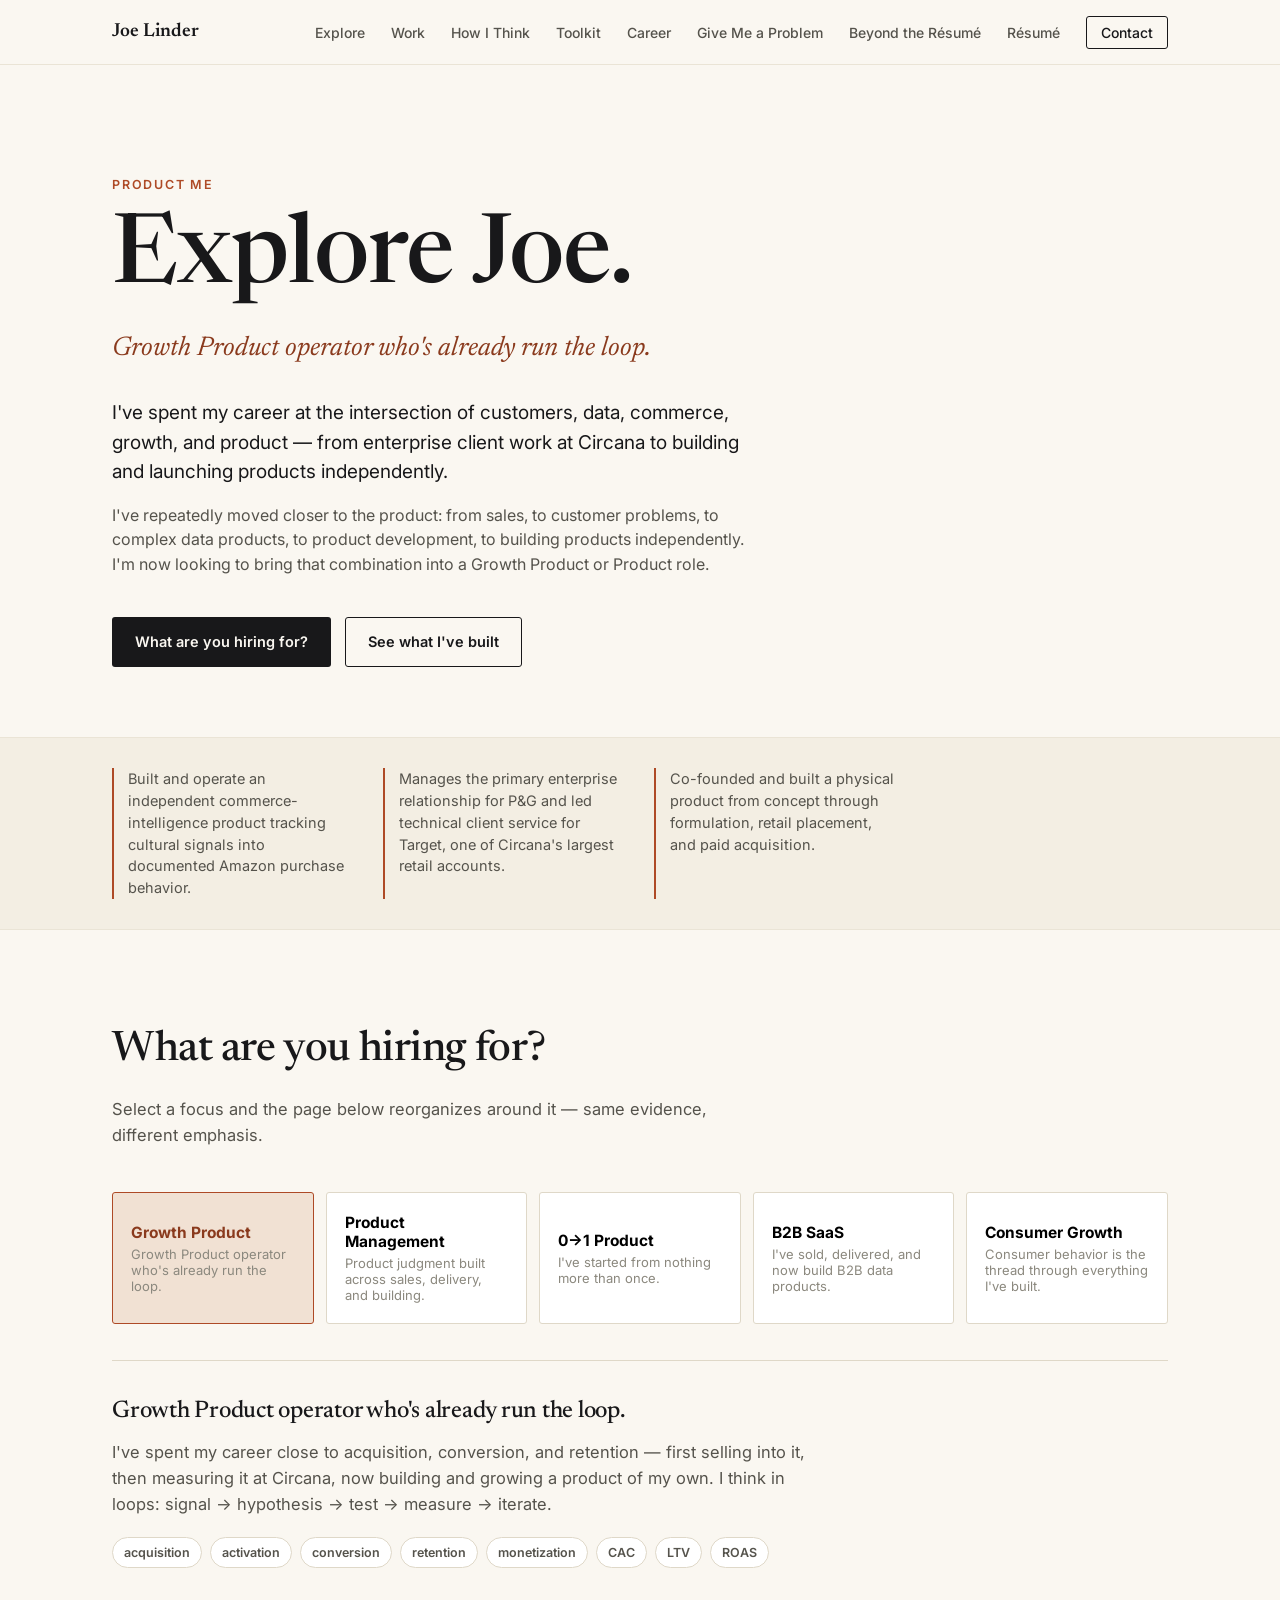
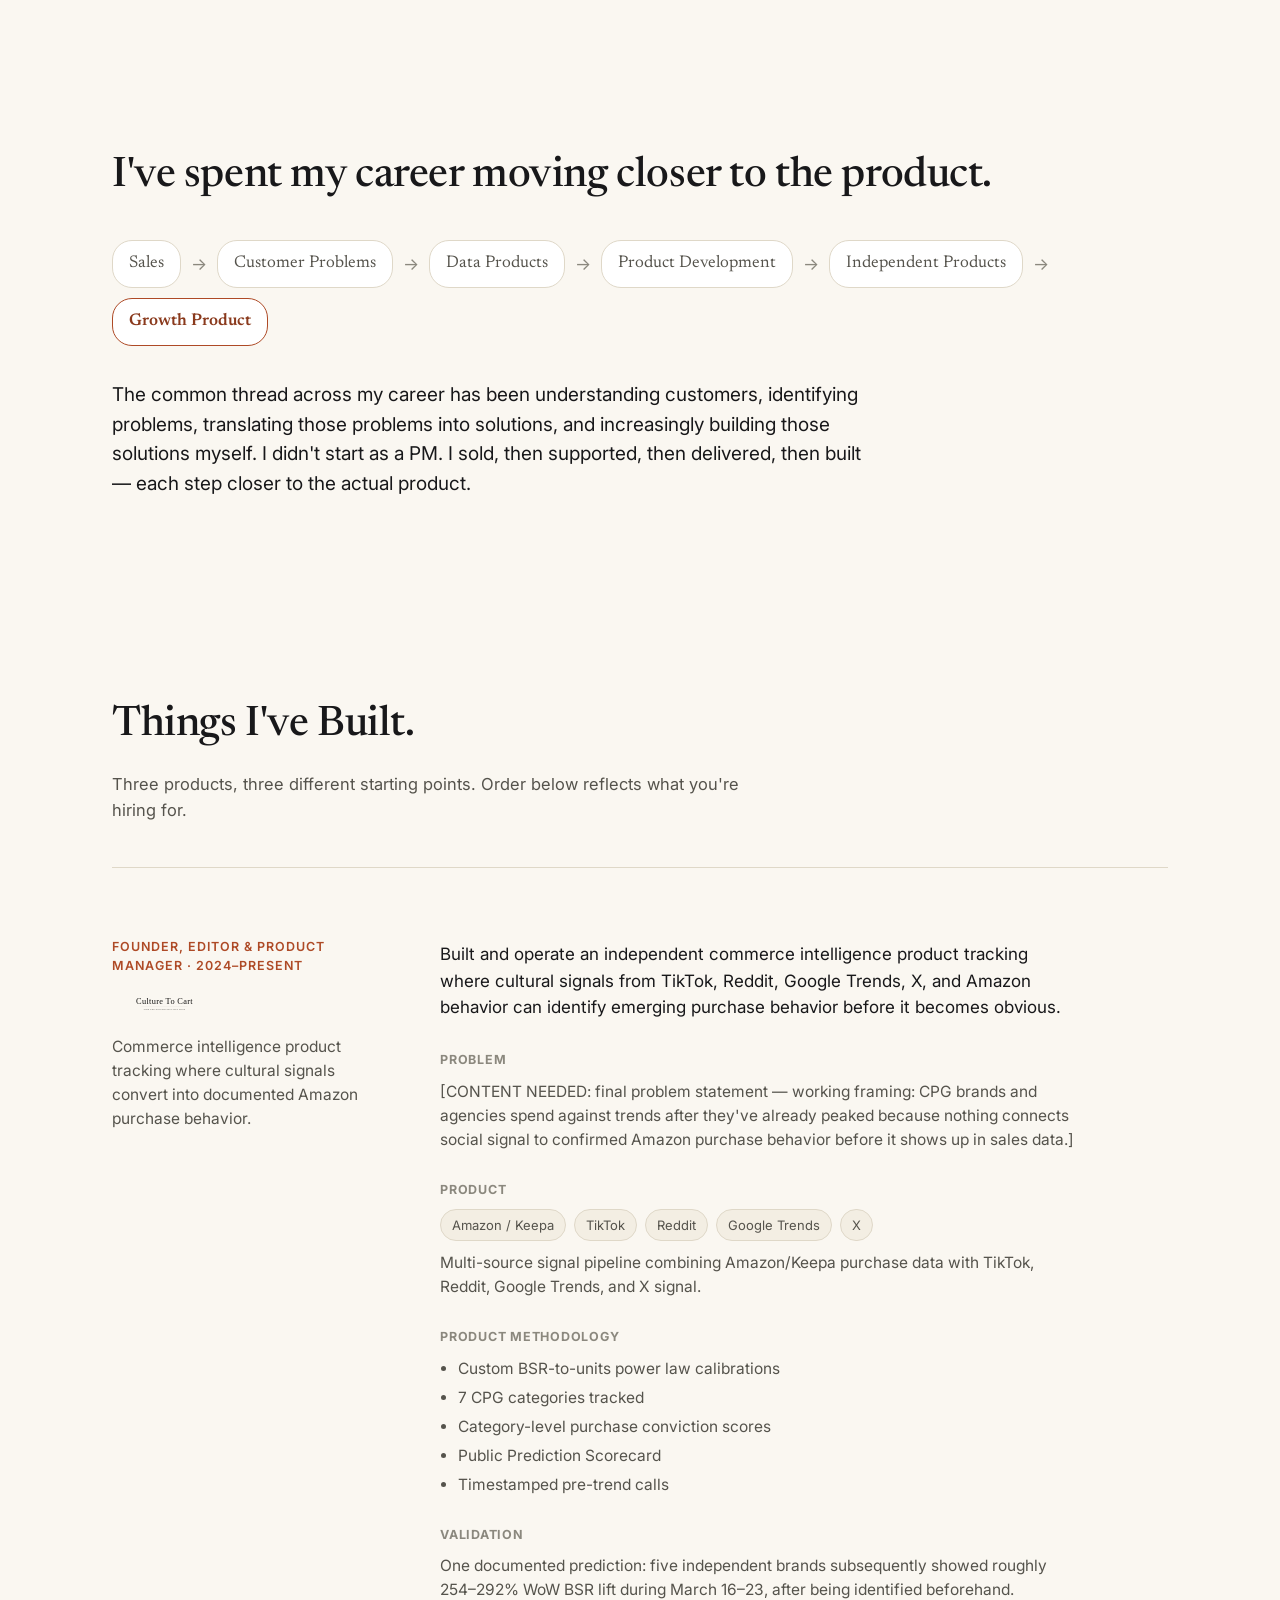
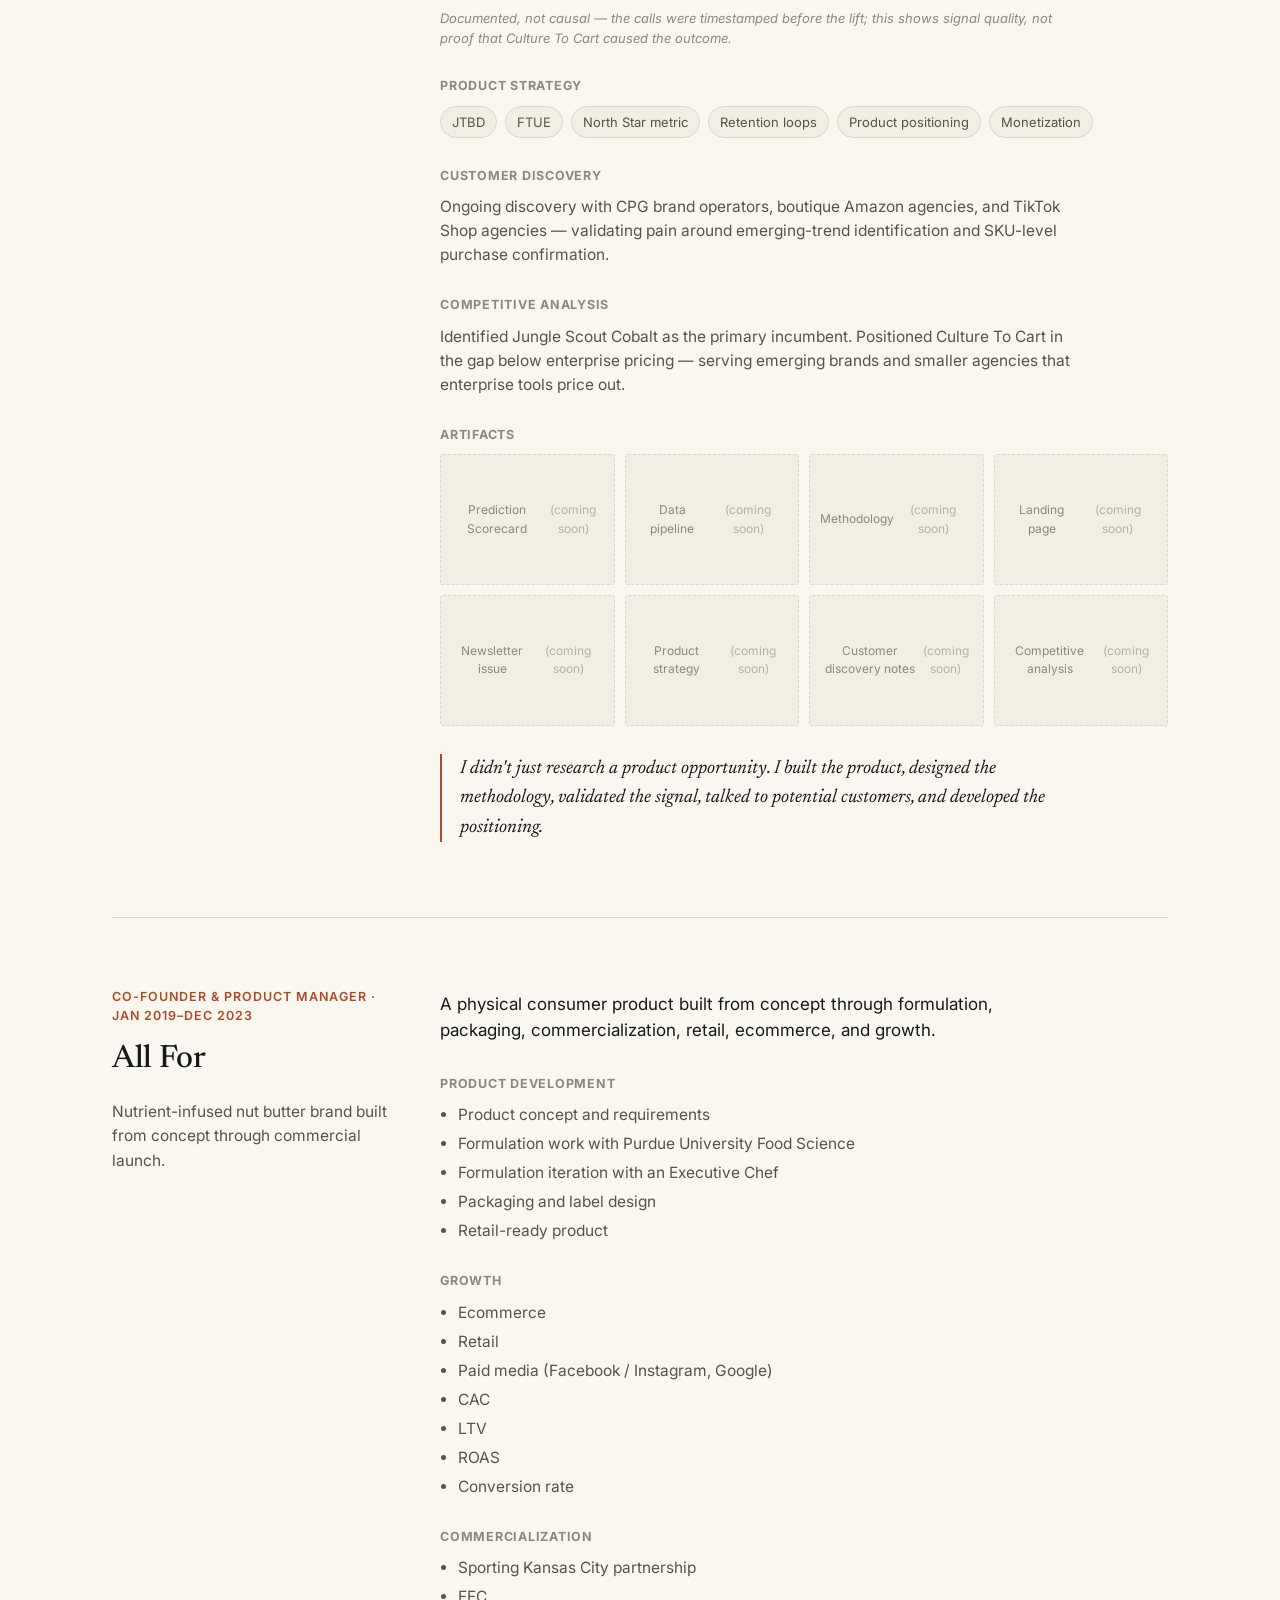
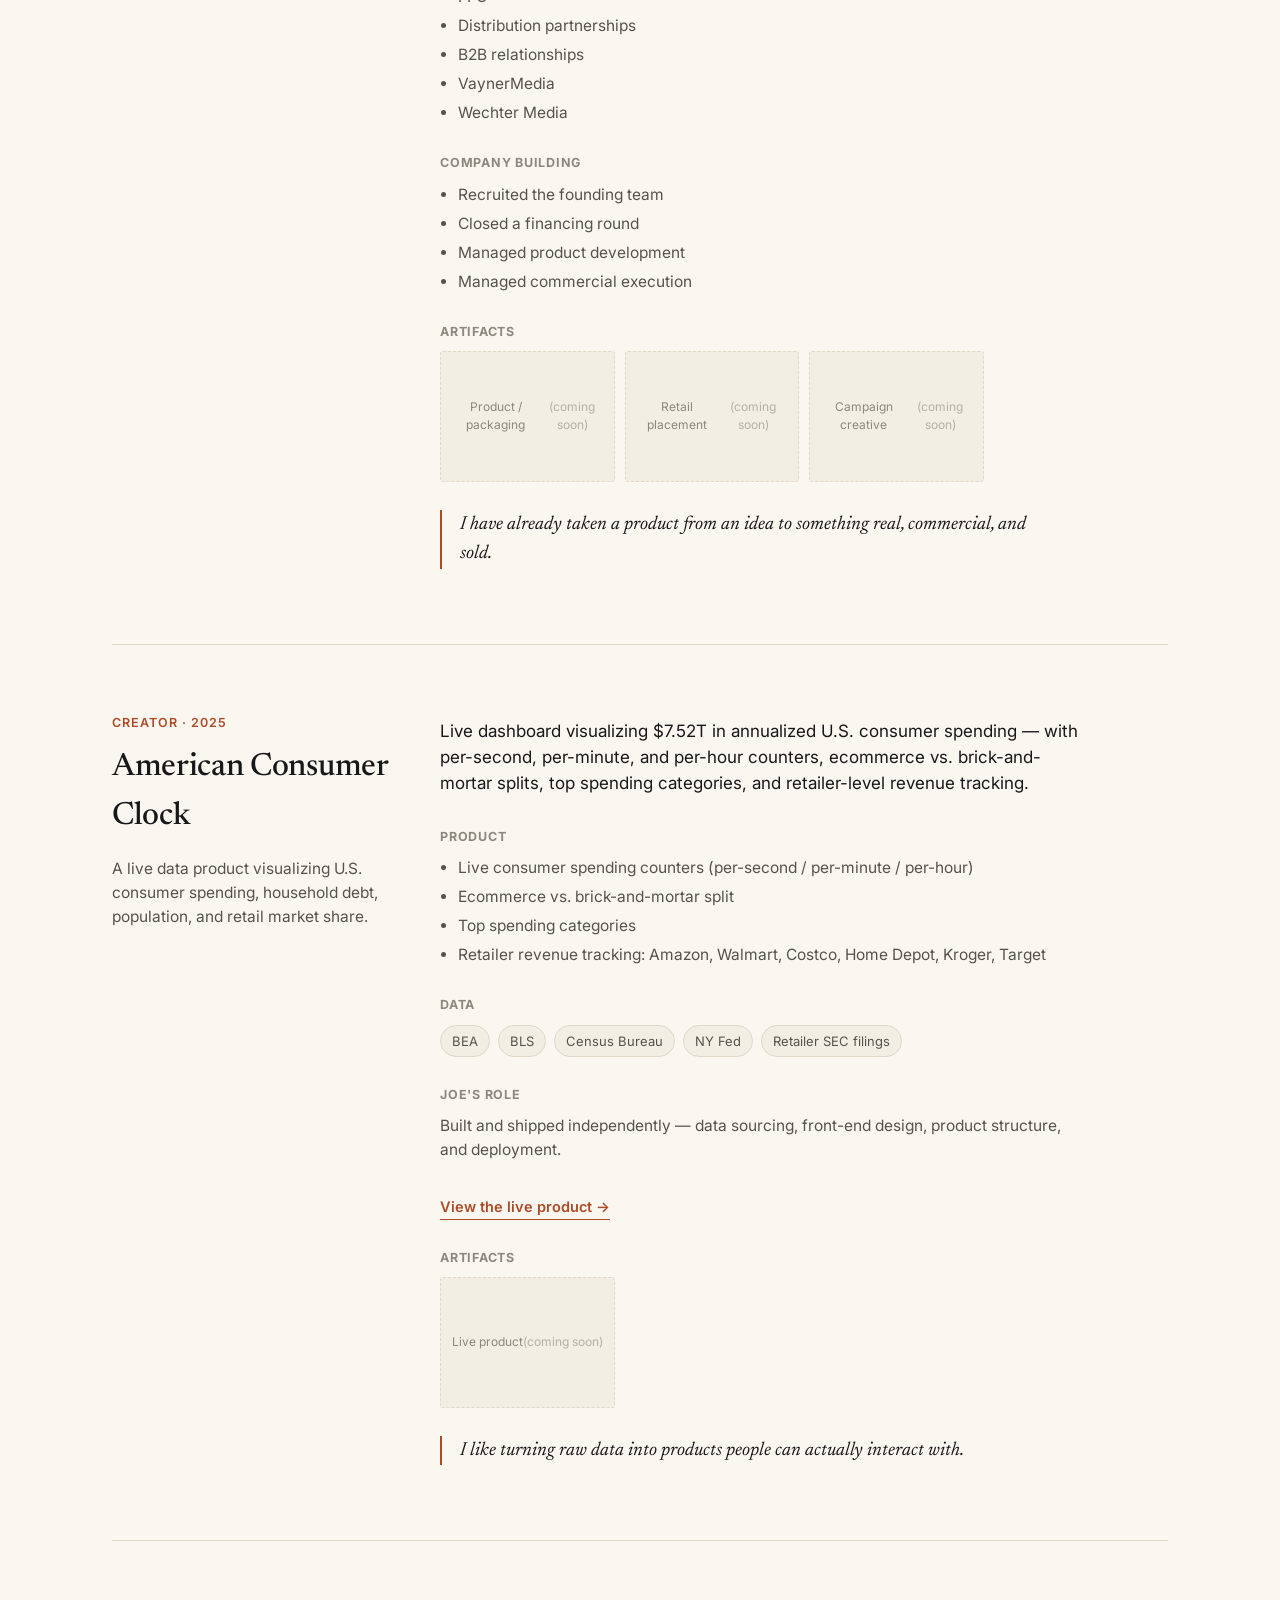
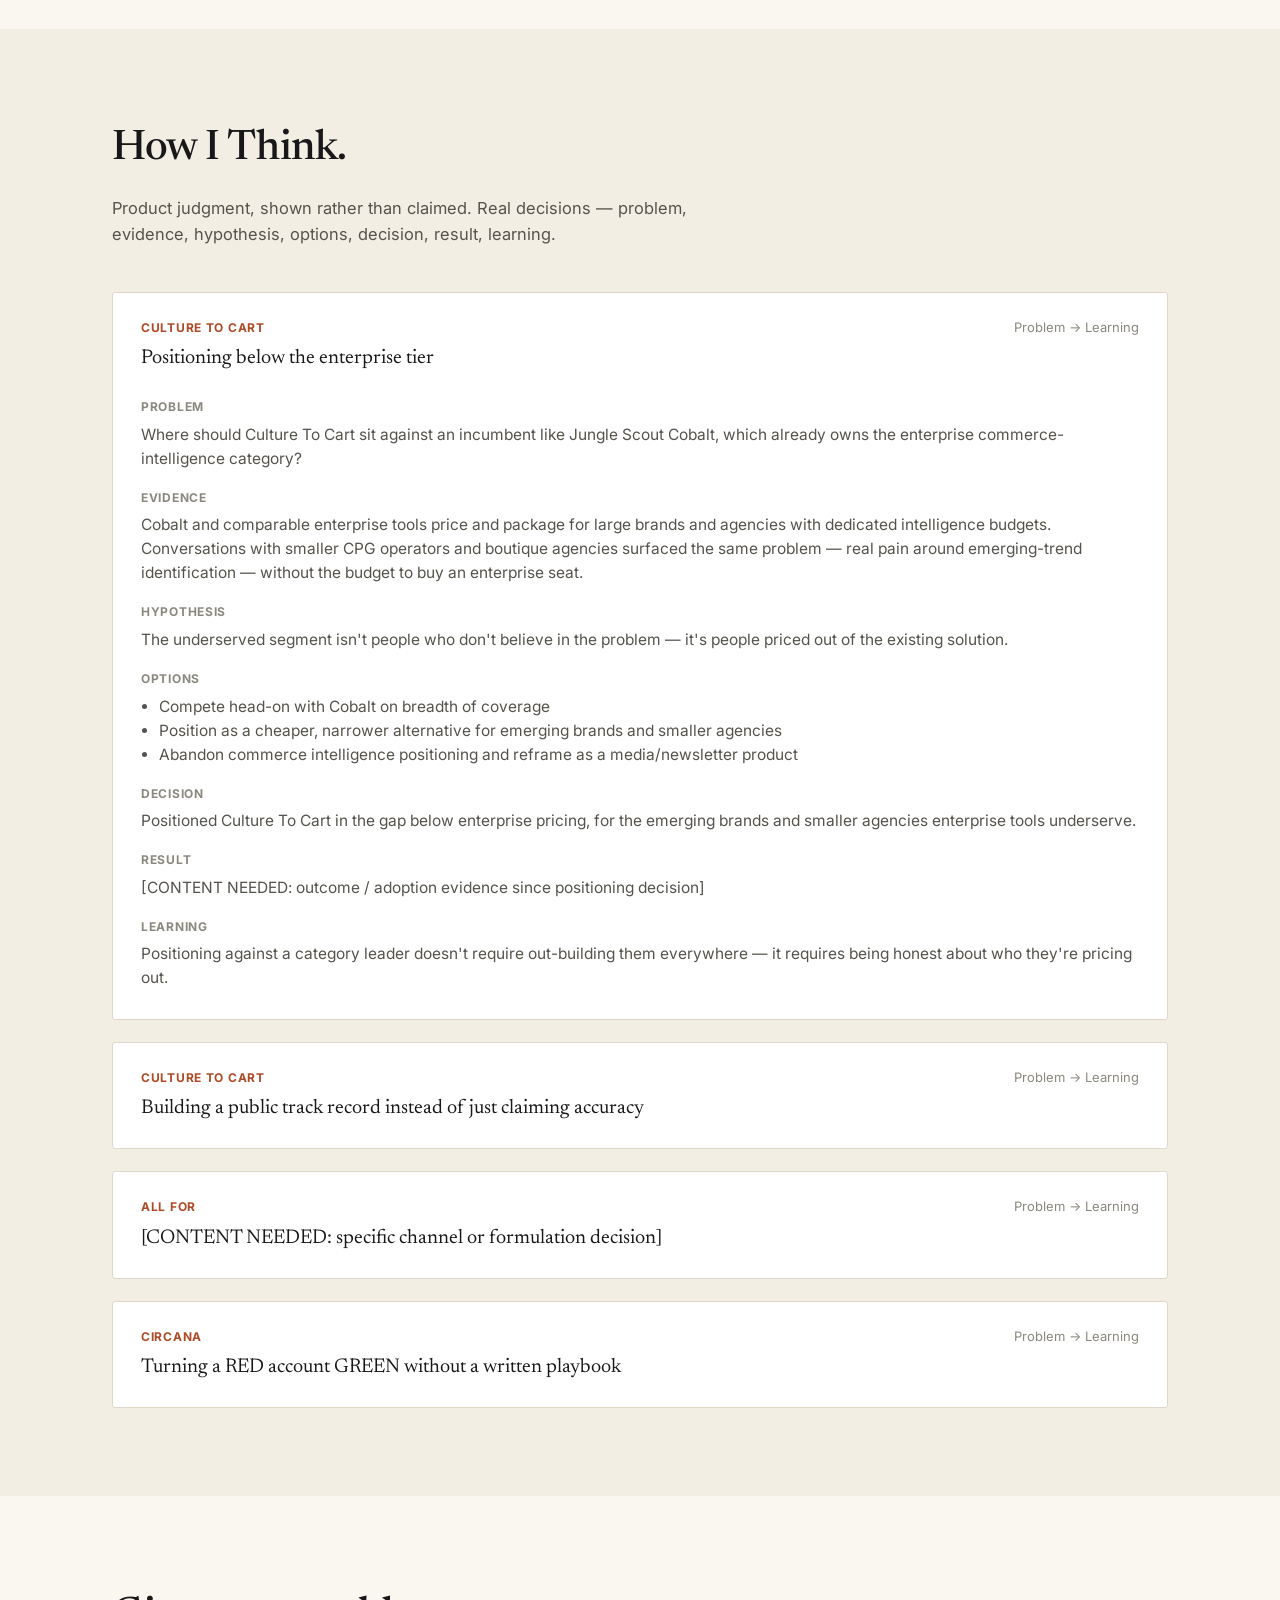
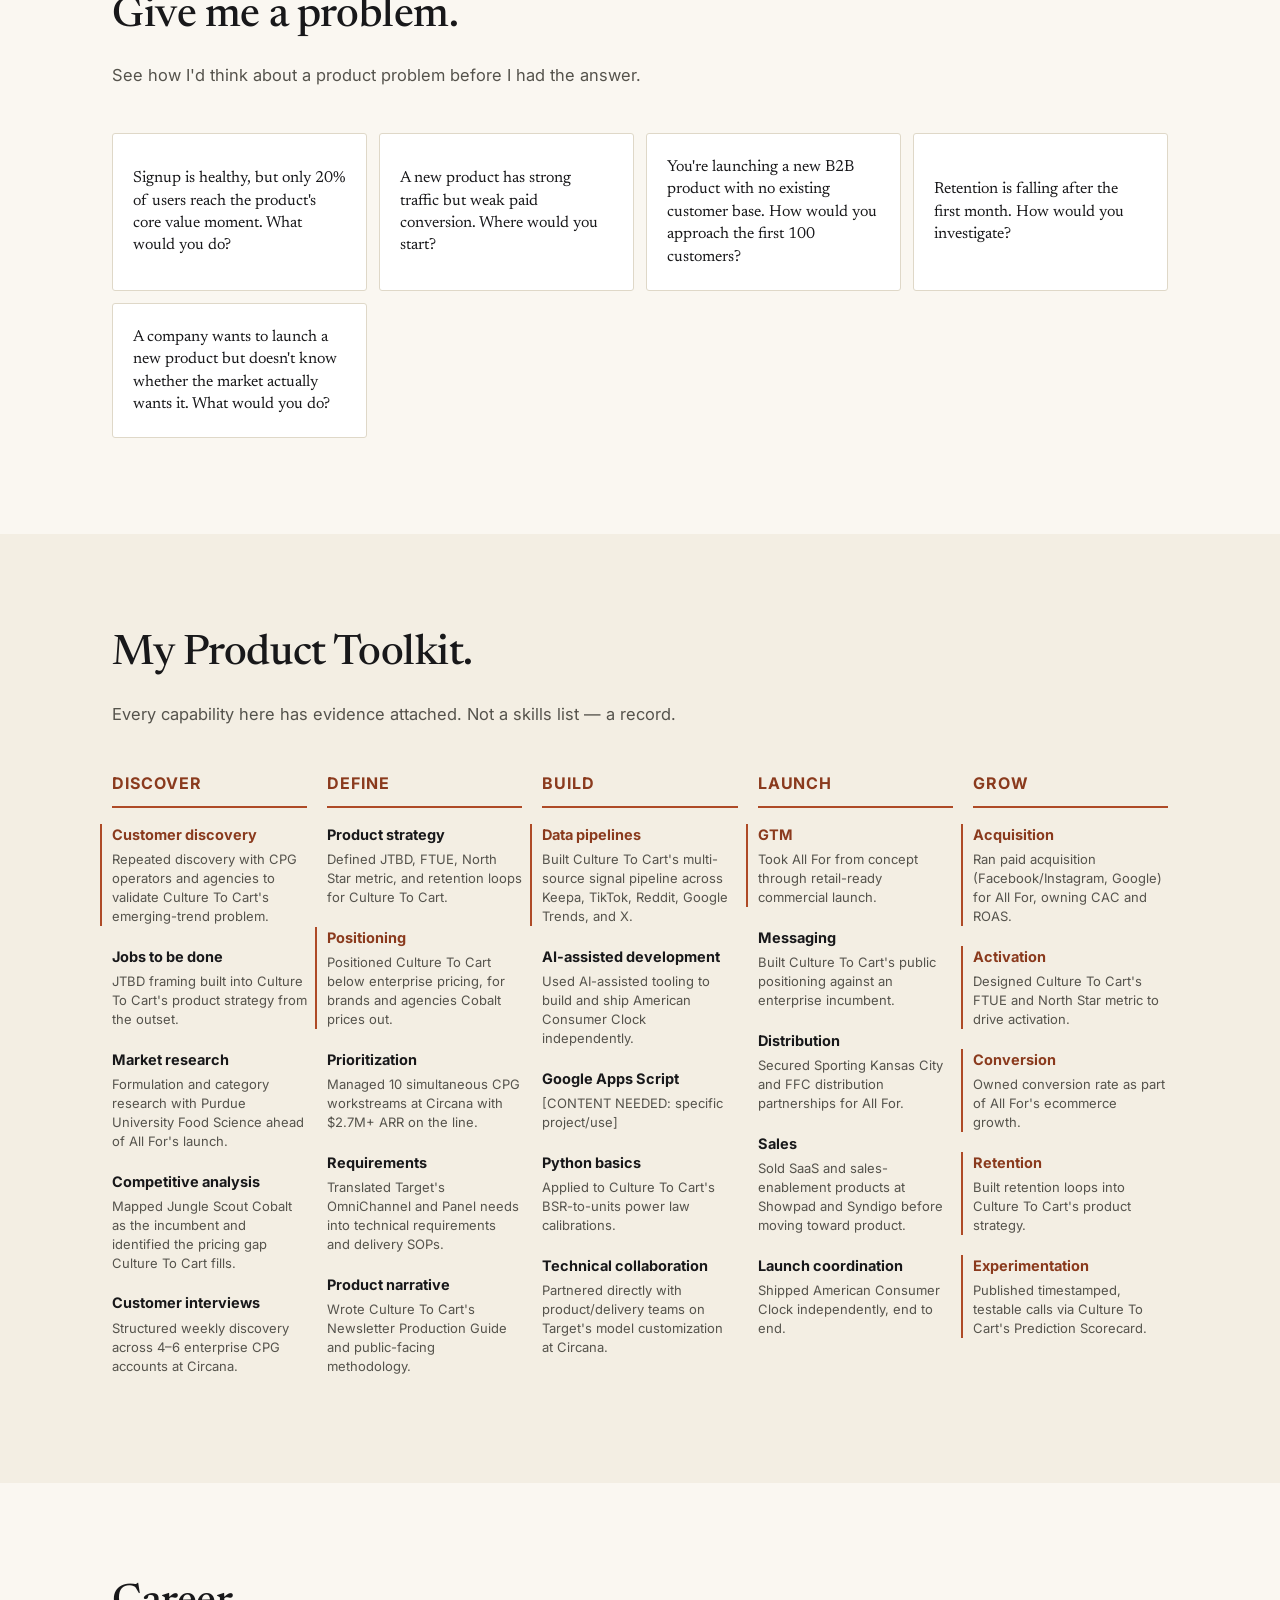
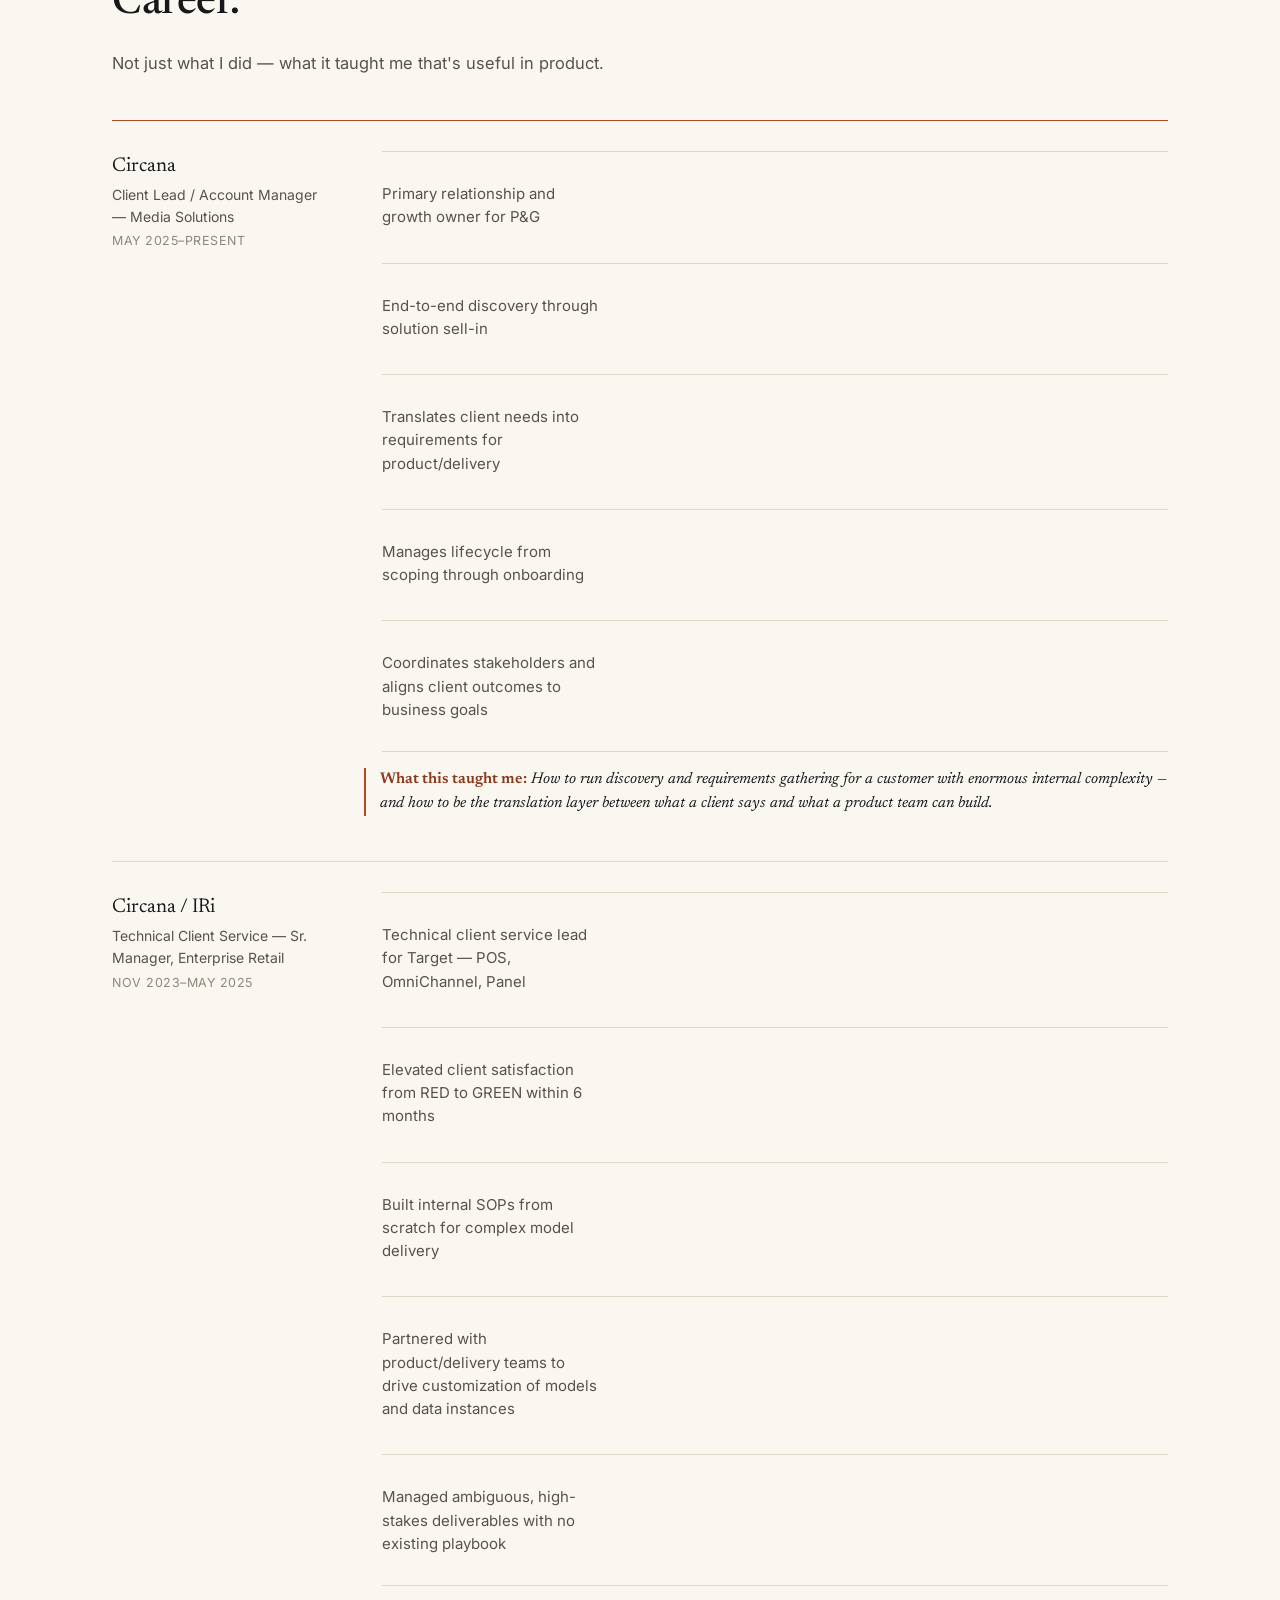
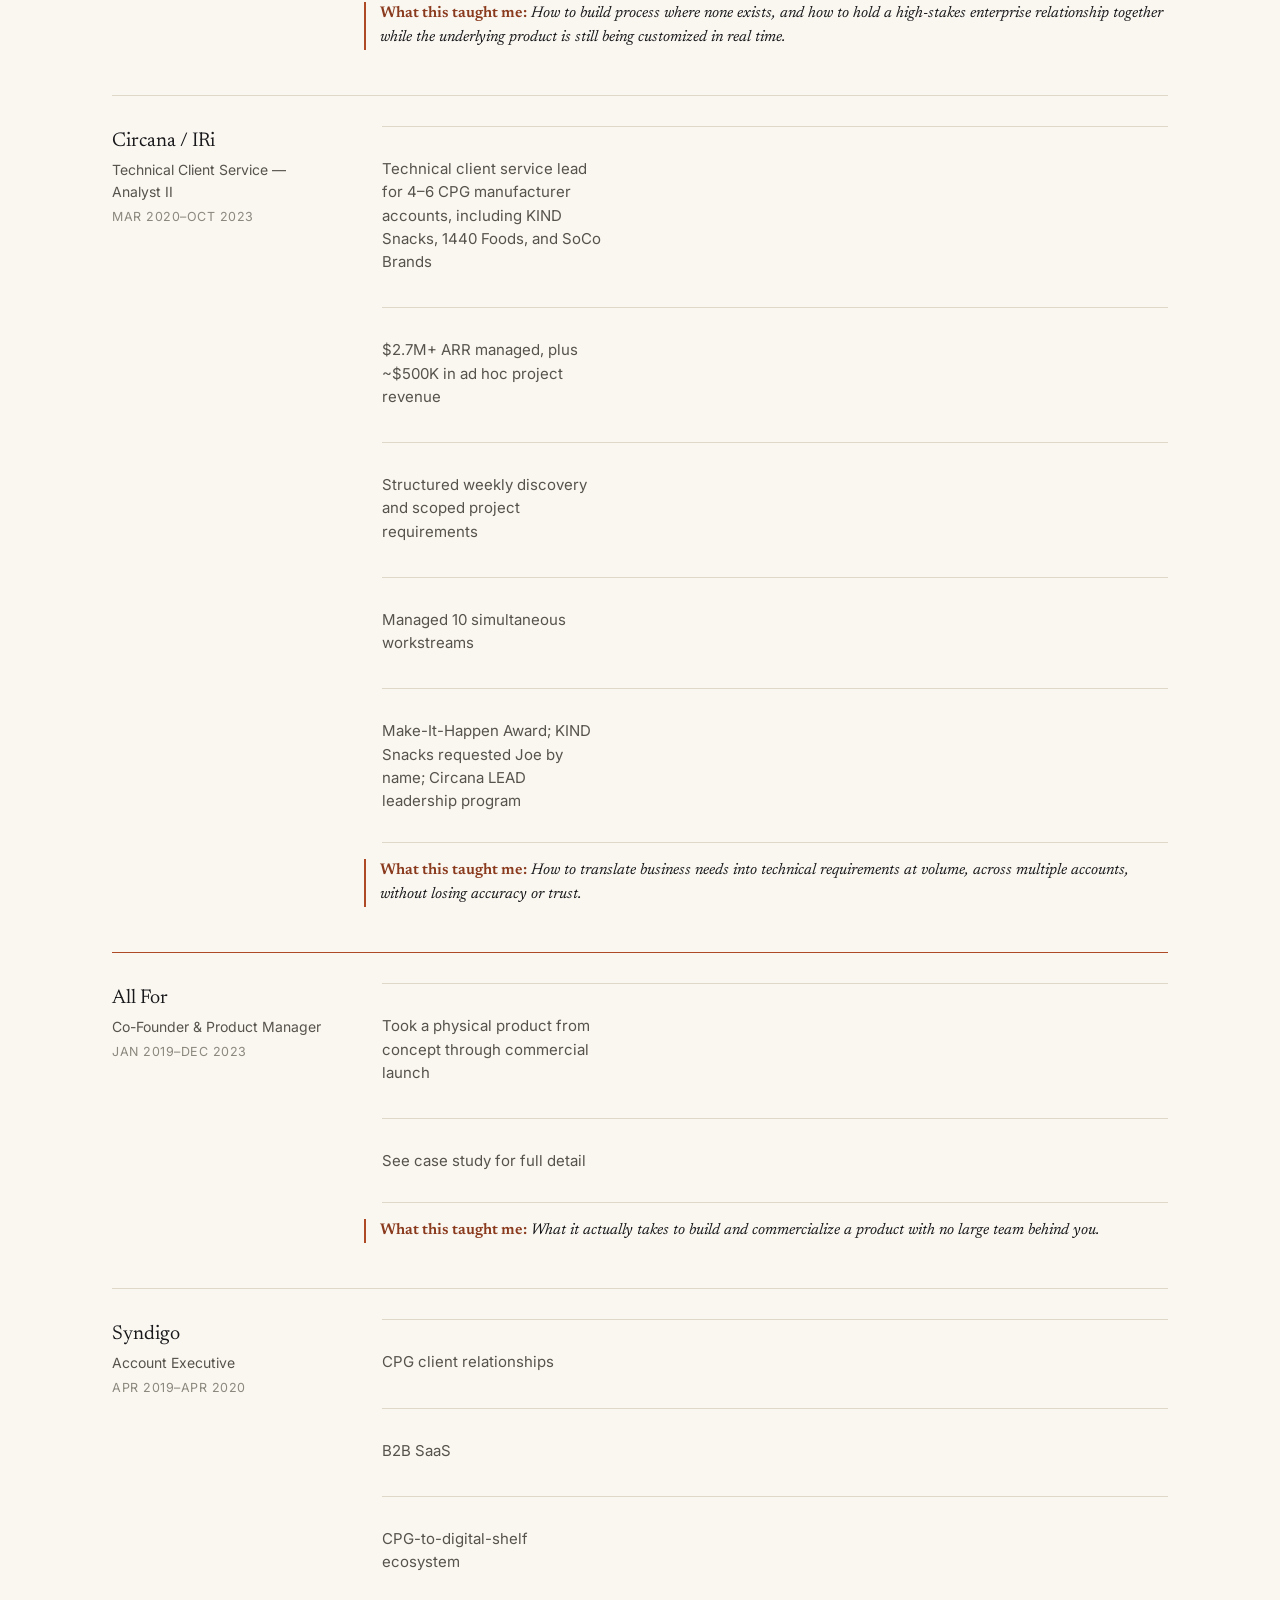
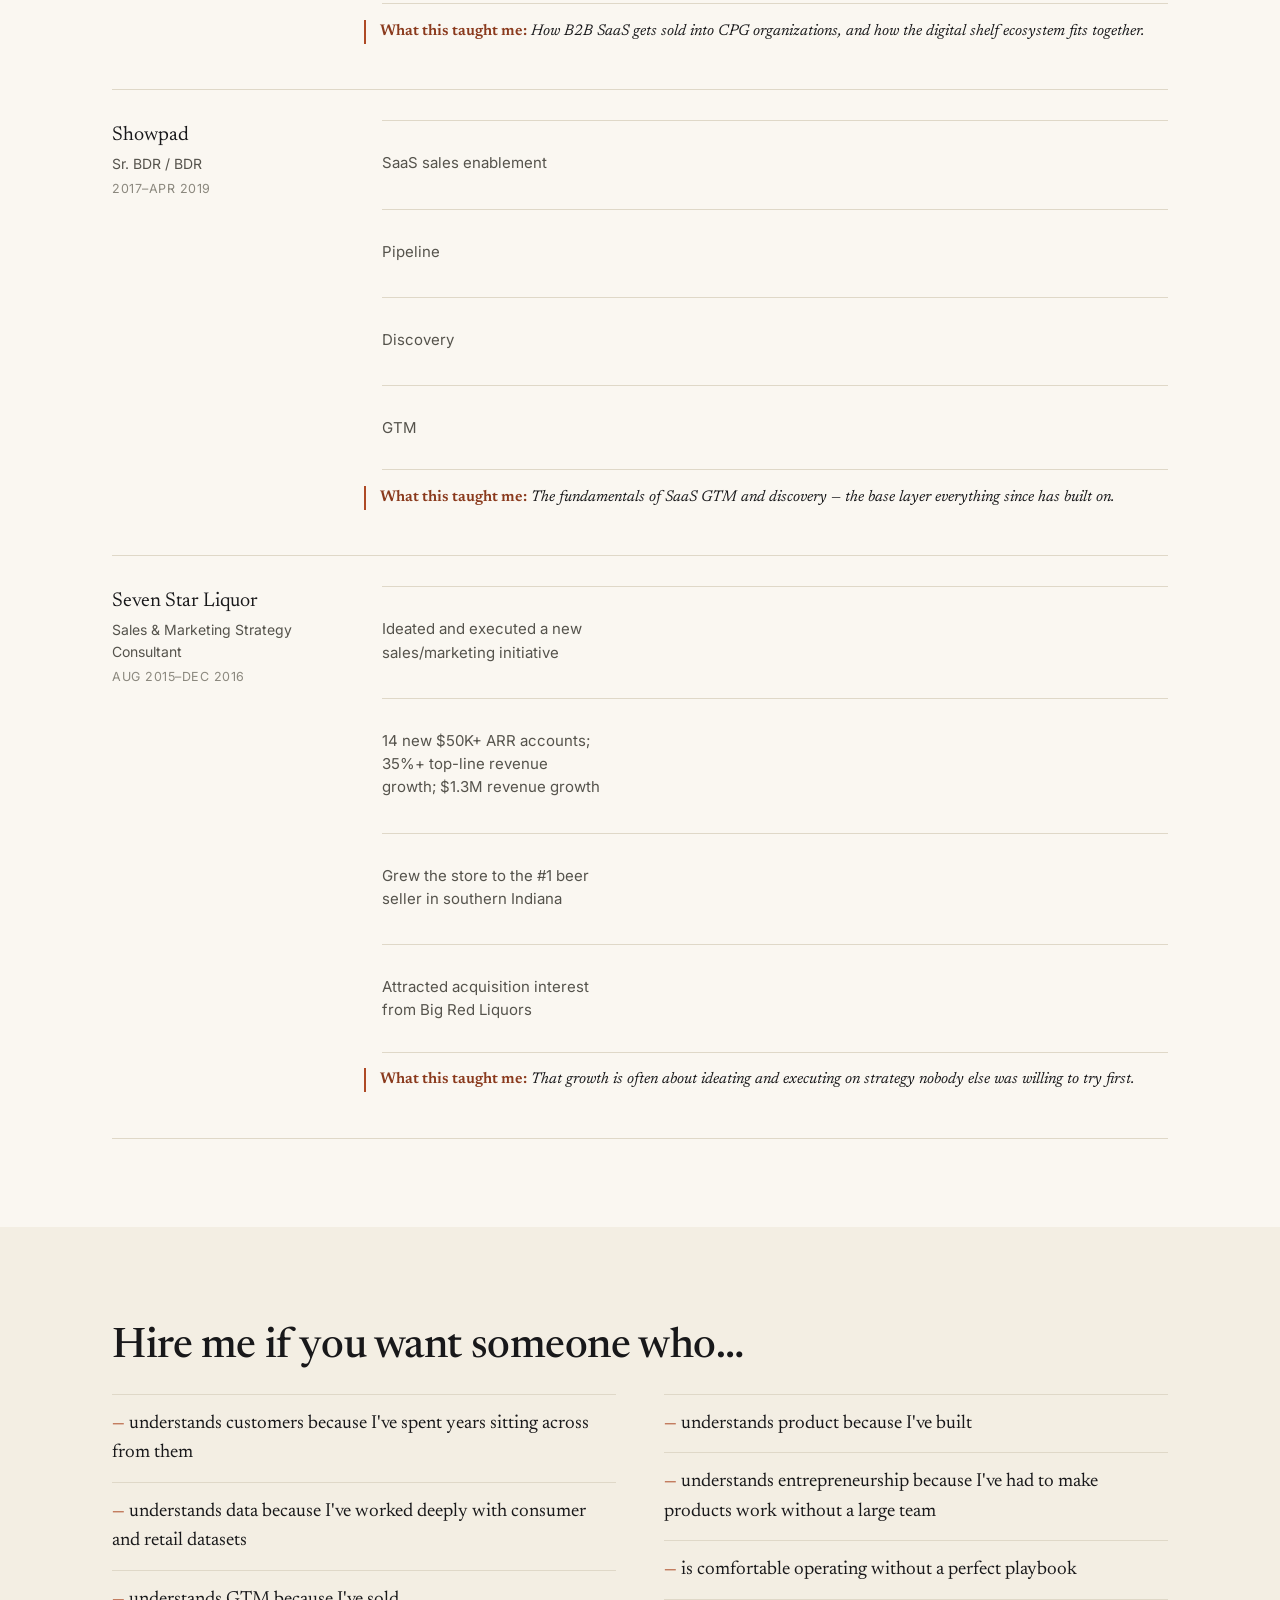
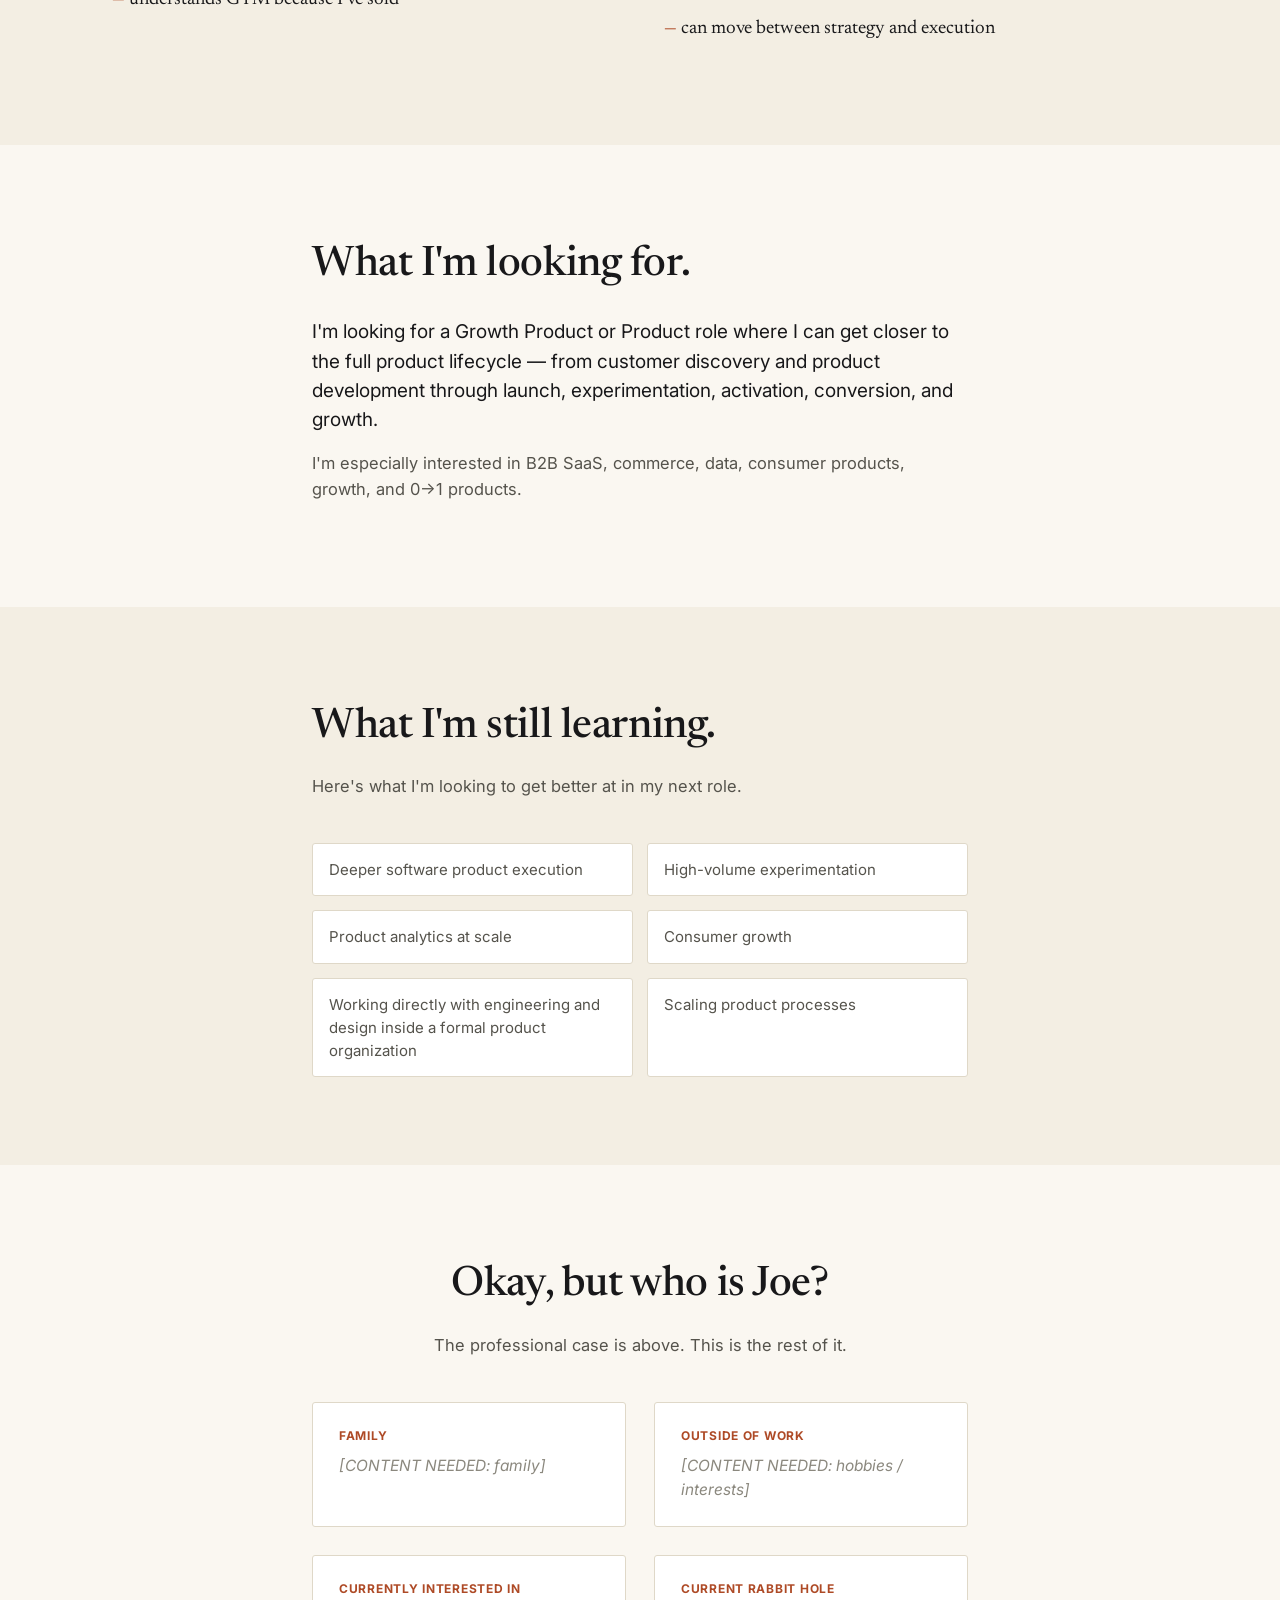
==== index.html @ 597e4839 "Add files via upload" ====
<!DOCTYPE html>
<html lang="en">
<head>
<meta charset="UTF-8" />
<meta name="viewport" content="width=device-width, initial-scale=1.0" />
<title>Joe Linder — Explore Joe.</title>
<meta name="description" content="Joe Linder — Product + Growth operator who builds. Explore his work across Culture To Cart, All For, Circana, and American Consumer Clock, organized around what you're hiring for." />
<meta name="robots" content="index, follow" />
<meta property="og:type" content="website" />
<meta property="og:title" content="Joe Linder — Explore Joe." />
<meta property="og:description" content="Product + Growth operator who builds. Select what you're hiring for and see the evidence." />
<link rel="icon" href="data:,">
<link rel="preconnect" href="https://fonts.googleapis.com">
<link rel="preconnect" href="https://fonts.gstatic.com" crossorigin>
<link href="https://fonts.googleapis.com/css2?family=Newsreader:ital,opsz,wght@0,6..72,400;0,6..72,500;0,6..72,600;1,6..72,400&family=Inter:wght@400;500;600;700&display=swap" rel="stylesheet">
<link rel="stylesheet" href="css/style.css" />
</head>
<body>

<a class="skip-link" href="#main">Skip to content</a>

<header class="site-header" id="site-header">
  <div class="wrap header-inner">
    <a class="brand" href="#top">Joe Linder</a>
    <nav class="main-nav" id="main-nav" aria-label="Primary">
      <button class="nav-toggle" id="nav-toggle" aria-expanded="false" aria-controls="main-nav-list">Menu</button>
      <ul id="main-nav-list">
        <li><a href="#explore">Explore</a></li>
        <li><a href="#work">Work</a></li>
        <li><a href="#how-i-think">How I Think</a></li>
        <li><a href="#toolkit">Toolkit</a></li>
        <li><a href="#career">Career</a></li>
        <li><a href="#give-me-a-problem">Give Me a Problem</a></li>
        <li><a href="#beyond">Beyond the Résumé</a></li>
        <li><a href="#resume">Résumé</a></li>
        <li><a href="#contact" class="nav-cta">Contact</a></li>
      </ul>
    </nav>
  </div>
</header>

<main id="main">

  <!-- ============ HERO ============ -->
  <section class="hero" id="top">
    <div class="wrap">
      <p class="eyebrow">Product Me</p>
      <h1 class="hero-title">Explore Joe.</h1>
      <p class="hero-role" id="hero-role">Product + Growth operator who builds.</p>
      <p class="hero-lede">
        I've spent my career at the intersection of customers, data, commerce, growth, and product —
        from enterprise client work at Circana to building and launching products independently.
      </p>
      <p class="hero-detail">
        I've repeatedly moved closer to the product: from sales, to customer problems, to complex data
        products, to product development, to building products independently. I'm now looking to bring
        that combination into a Growth Product or Product role.
      </p>
      <div class="hero-actions">
        <a href="#explore" class="btn btn-primary">What are you hiring for?</a>
        <a href="#work" class="btn btn-ghost">See what I've built</a>
      </div>
    </div>
  </section>

  <!-- ============ PROOF POINTS ============ -->
  <section class="proof-strip" aria-label="Proof points">
    <div class="wrap">
      <ul id="proof-points" class="proof-list"></ul>
    </div>
  </section>

  <!-- ============ EXPLORE JOE / ROLE SELECTOR ============ -->
  <section class="section role-section" id="explore">
    <div class="wrap">
      <h2 class="section-title">What are you hiring for?</h2>
      <p class="section-sub">Select a focus and the page below reorganizes around it — same evidence, different emphasis.</p>
      <div class="role-grid" id="role-grid" role="group" aria-label="Choose a hiring focus"></div>
      <div class="role-summary" id="role-summary"></div>
    </div>
  </section>

  <!-- ============ WHY PRODUCT ============ -->
  <section class="section why-product">
    <div class="wrap">
      <h2 class="section-title" id="why-product-headline">I've spent my career moving closer to the product.</h2>
      <div class="progression" id="career-progression" aria-label="Career progression"></div>
      <p class="section-body large" id="why-product-body"></p>
    </div>
  </section>

  <!-- ============ THINGS I'VE BUILT ============ -->
  <section class="section" id="work">
    <div class="wrap">
      <h2 class="section-title">Things I've Built.</h2>
      <p class="section-sub">Three products, three different starting points. Order below reflects what you're hiring for.</p>
      <div class="case-studies" id="case-studies"></div>
    </div>
  </section>

  <!-- ============ HOW I THINK ============ -->
  <section class="section alt" id="how-i-think">
    <div class="wrap">
      <h2 class="section-title">How I Think.</h2>
      <p class="section-sub">Product judgment, shown rather than claimed. Real decisions — problem, evidence, hypothesis, options, decision, result, learning.</p>
      <div class="decisions" id="decisions"></div>
    </div>
  </section>

  <!-- ============ GIVE ME A PROBLEM ============ -->
  <section class="section problem-section" id="give-me-a-problem">
    <div class="wrap">
      <h2 class="section-title">Give me a problem.</h2>
      <p class="section-sub">See how I'd think about a product problem before I had the answer.</p>
      <div class="scenario-grid" id="scenario-grid" role="group" aria-label="Choose a scenario"></div>
      <div class="scenario-output" id="scenario-output" hidden></div>
    </div>
  </section>

  <!-- ============ TOOLKIT ============ -->
  <section class="section alt" id="toolkit">
    <div class="wrap">
      <h2 class="section-title">My Product Toolkit.</h2>
      <p class="section-sub">Every capability here has evidence attached. Not a skills list — a record.</p>
      <div class="toolkit-lifecycle" id="toolkit-lifecycle"></div>
    </div>
  </section>

  <!-- ============ CAREER ============ -->
  <section class="section" id="career">
    <div class="wrap">
      <h2 class="section-title">Career.</h2>
      <p class="section-sub">Not just what I did — what it taught me that's useful in product.</p>
      <ol class="timeline" id="timeline"></ol>
    </div>
  </section>

  <!-- ============ HIRE ME IF ============ -->
  <section class="section alt hire-me">
    <div class="wrap">
      <h2 class="section-title">Hire me if you want someone who&hellip;</h2>
      <ul class="hire-list" id="hire-list"></ul>
    </div>
  </section>

  <!-- ============ WHAT I'M LOOKING FOR ============ -->
  <section class="section looking-for">
    <div class="wrap wrap-narrow">
      <h2 class="section-title" id="looking-headline">What I'm looking for.</h2>
      <p class="section-body large" id="looking-body"></p>
      <p class="section-body" id="looking-interests"></p>
    </div>
  </section>

  <!-- ============ STILL LEARNING ============ -->
  <section class="section alt still-learning">
    <div class="wrap wrap-narrow">
      <h2 class="section-title">What I'm still learning.</h2>
      <p class="section-sub">Here's what I'm looking to get better at in my next role.</p>
      <ul class="learning-list" id="learning-list"></ul>
    </div>
  </section>

  <!-- ============ BEYOND THE RESUME ============ -->
  <section class="section beyond-resume" id="beyond">
    <div class="wrap wrap-narrow">
      <h2 class="section-title" id="beyond-headline">Okay, but who is Joe?</h2>
      <p class="section-sub" id="beyond-intro"></p>
      <div class="personal-grid" id="personal-grid"></div>
    </div>
  </section>

  <!-- ============ RESUME ============ -->
  <section class="section alt resume-section" id="resume">
    <div class="wrap">
      <h2 class="section-title">Résumé.</h2>
      <p class="section-sub">Same underlying experience, reordered by focus. Or skip straight to the PDF.</p>
      <div class="resume-modes" id="resume-modes" role="group" aria-label="Choose a résumé view"></div>
      <ol class="timeline resume-timeline" id="resume-timeline"></ol>
      <div class="resume-download">
        <a href="#" class="btn btn-ghost" id="resume-pdf-link">Download PDF résumé</a>
      </div>
    </div>
  </section>

  <!-- ============ CONTACT ============ -->
  <section class="section contact" id="contact">
    <div class="wrap wrap-narrow">
      <h2 class="section-title">Let's talk.</h2>
      <div class="contact-actions">
        <a href="#" id="contact-email" class="btn btn-primary">Email Joe</a>
        <a href="#" id="contact-linkedin" class="btn btn-ghost" target="_blank" rel="noopener">LinkedIn</a>
        <a href="#resume" class="btn btn-ghost">Résumé</a>
      </div>
    </div>
  </section>

</main>

<footer class="site-footer">
  <div class="wrap footer-inner">
    <p>Joe Linder — built, not templated.</p>
    <p class="footer-meta" id="footer-role"></p>
  </div>
</footer>

<script type="module" src="js/main.js"></script>
</body>
</html>
---- css/style.css ----
/* ==========================================================
   PRODUCT ME — Editorial + Product + Intelligence
   ========================================================== */

:root {
  --paper: #FAF7F1;
  --paper-alt: #F3EEE3;
  --ink: #18181A;
  --ink-soft: #55534C;
  --ink-faint: #8B887E;
  --rule: #DFD8C8;
  --rule-soft: #EAE4D6;
  --accent: #AE4A26;
  --accent-ink: #8A3A1D;
  --accent-soft: #F1E1D3;
  --white: #FFFFFF;
  --serif: "Newsreader", Georgia, "Times New Roman", serif;
  --sans: "Inter", -apple-system, BlinkMacSystemFont, "Segoe UI", sans-serif;
  --max: 1120px;
  --max-narrow: 720px;
  --radius: 3px;
}

* { box-sizing: border-box; }
html { scroll-behavior: smooth; }

body {
  margin: 0;
  background: var(--paper);
  color: var(--ink);
  font-family: var(--sans);
  font-size: 17px;
  line-height: 1.55;
  -webkit-font-smoothing: antialiased;
}

img { max-width: 100%; display: block; }

.wrap {
  max-width: var(--max);
  margin: 0 auto;
  padding: 0 32px;
}
.wrap-narrow { max-width: var(--max-narrow); }

a { color: inherit; text-decoration: none; }

.skip-link {
  position: absolute;
  left: -9999px;
  top: 0;
  background: var(--ink);
  color: var(--paper);
  padding: 10px 16px;
  z-index: 200;
}
.skip-link:focus { left: 16px; top: 16px; }

h1, h2, h3, h4 {
  font-family: var(--serif);
  font-weight: 500;
  margin: 0;
  color: var(--ink);
  letter-spacing: -0.01em;
}

.eyebrow {
  font-family: var(--sans);
  font-size: 12.5px;
  font-weight: 600;
  letter-spacing: 0.14em;
  text-transform: uppercase;
  color: var(--accent);
  margin: 0 0 18px;
}

/* ---------- header / nav ---------- */
.site-header {
  position: sticky;
  top: 0;
  z-index: 100;
  background: rgba(250, 247, 241, 0.92);
  backdrop-filter: saturate(1.1) blur(6px);
  border-bottom: 1px solid var(--rule-soft);
}
.header-inner {
  display: flex;
  align-items: center;
  justify-content: space-between;
  height: 64px;
}
.brand {
  font-family: var(--serif);
  font-size: 19px;
  font-weight: 600;
}
.main-nav ul {
  list-style: none;
  display: flex;
  gap: 26px;
  margin: 0;
  padding: 0;
  align-items: center;
}
.main-nav a {
  font-size: 14px;
  color: var(--ink-soft);
  font-weight: 500;
}
.main-nav a:hover { color: var(--accent); }
.nav-cta {
  border: 1px solid var(--ink);
  padding: 7px 14px;
  border-radius: var(--radius);
  color: var(--ink) !important;
}
.nav-cta:hover { background: var(--ink); color: var(--paper) !important; }
.nav-toggle { display: none; }

/* ---------- buttons ---------- */
.btn {
  display: inline-block;
  font-family: var(--sans);
  font-size: 14.5px;
  font-weight: 600;
  padding: 13px 22px;
  border-radius: var(--radius);
  border: 1px solid transparent;
  cursor: pointer;
  transition: transform 0.12s ease, background 0.15s ease, border-color 0.15s ease;
}
.btn-primary {
  background: var(--ink);
  color: var(--paper);
}
.btn-primary:hover { background: var(--accent-ink); }
.btn-ghost {
  border-color: var(--ink);
  color: var(--ink);
}
.btn-ghost:hover { border-color: var(--accent); color: var(--accent); }

/* ---------- hero ---------- */
.hero {
  padding: 110px 0 70px;
  border-bottom: 1px solid var(--rule-soft);
}
.hero-title {
  font-size: clamp(52px, 9vw, 96px);
  line-height: 0.98;
  margin-bottom: 22px;
}
.hero-role {
  font-family: var(--serif);
  font-style: italic;
  font-size: clamp(20px, 2.6vw, 27px);
  color: var(--accent-ink);
  margin: 0 0 28px;
  max-width: 620px;
}
.hero-lede {
  font-size: 19px;
  color: var(--ink);
  max-width: 640px;
  margin: 0 0 16px;
}
.hero-detail {
  font-size: 16px;
  color: var(--ink-soft);
  max-width: 640px;
  margin: 0 0 40px;
}
.hero-actions { display: flex; gap: 14px; flex-wrap: wrap; }

/* ---------- proof strip ---------- */
.proof-strip {
  padding: 30px 0;
  border-bottom: 1px solid var(--rule-soft);
  background: var(--paper-alt);
}
.proof-list {
  list-style: none;
  margin: 0;
  padding: 0;
  display: grid;
  grid-template-columns: repeat(4, 1fr);
  gap: 28px;
}
.proof-list li {
  font-size: 14.5px;
  color: var(--ink-soft);
  line-height: 1.5;
  border-left: 2px solid var(--accent);
  padding-left: 14px;
}

/* ---------- section basics ---------- */
.section { padding: 88px 0; }
.section.alt { background: var(--paper-alt); }
.section-title { font-size: clamp(30px, 4vw, 42px); margin-bottom: 14px; }
.section-sub { color: var(--ink-soft); font-size: 16.5px; max-width: 640px; margin: 0 0 44px; }
.section-body { color: var(--ink-soft); font-size: 16.5px; }
.section-body.large { font-size: 19px; color: var(--ink); max-width: 760px; }

/* ---------- role selector ---------- */
.role-grid {
  display: grid;
  grid-template-columns: repeat(auto-fit, minmax(180px, 1fr));
  gap: 12px;
  margin-bottom: 36px;
}
.role-btn {
  text-align: left;
  padding: 20px 18px;
  background: var(--white);
  border: 1px solid var(--rule);
  border-radius: var(--radius);
  font-family: var(--sans);
  cursor: pointer;
  transition: border-color 0.15s ease, transform 0.12s ease;
}
.role-btn:hover { border-color: var(--accent); transform: translateY(-1px); }
.role-btn .role-btn-label {
  display: block;
  font-weight: 700;
  font-size: 15.5px;
  margin-bottom: 4px;
}
.role-btn .role-btn-sub {
  display: block;
  font-size: 13px;
  color: var(--ink-faint);
}
.role-btn.active {
  border-color: var(--accent);
  background: var(--accent-soft);
}
.role-btn.active .role-btn-label { color: var(--accent-ink); }

.role-summary {
  border-top: 1px solid var(--rule);
  padding-top: 32px;
}
.role-summary h3 {
  font-size: 24px;
  margin-bottom: 10px;
}
.role-summary p { color: var(--ink-soft); font-size: 16.5px; max-width: 700px; margin: 0 0 20px; }
.role-summary .emphasis-tags {
  display: flex;
  flex-wrap: wrap;
  gap: 8px;
}
.tag {
  font-size: 12.5px;
  font-weight: 600;
  padding: 5px 11px;
  border-radius: 20px;
  background: var(--white);
  border: 1px solid var(--rule);
  color: var(--ink-soft);
}

/* ---------- why product / progression ---------- */
.progression {
  display: flex;
  flex-wrap: wrap;
  align-items: center;
  gap: 10px;
  margin: 30px 0 34px;
}
.progression .step {
  font-family: var(--serif);
  font-size: 17px;
  padding: 10px 16px;
  border: 1px solid var(--rule);
  border-radius: 20px;
  background: var(--white);
  color: var(--ink-soft);
}
.progression .step:last-child {
  border-color: var(--accent);
  color: var(--accent-ink);
  font-weight: 600;
}
.progression .arrow { color: var(--ink-faint); }

/* ---------- case studies ---------- */
.case-studies { display: flex; flex-direction: column; gap: 0; }
.case-study {
  padding: 56px 0;
  border-top: 1px solid var(--rule);
  display: grid;
  grid-template-columns: 280px 1fr;
  gap: 48px;
  transition: order 0.3s ease;
}
.case-study:last-child { border-bottom: 1px solid var(--rule); }
.cs-head { position: sticky; top: 90px; align-self: start; }
.cs-kicker { font-size: 12.5px; font-weight: 600; letter-spacing: 0.08em; text-transform: uppercase; color: var(--accent); margin-bottom: 10px; }
.cs-title { font-size: 32px; margin-bottom: 10px; }
.cs-title img.logo-mark { height: 34px; width: auto; margin-bottom: 6px; }
.cs-subtitle { color: var(--ink-soft); font-size: 15.5px; }
.cs-body { color: var(--ink); font-size: 17px; margin-bottom: 30px; max-width: 640px; }
.cs-block { margin-bottom: 28px; }
.cs-block h4 { font-family: var(--sans); font-size: 12.5px; font-weight: 700; letter-spacing: 0.06em; text-transform: uppercase; color: var(--ink-faint); margin-bottom: 10px; }
.cs-block p { margin: 0; color: var(--ink-soft); font-size: 15.5px; max-width: 640px; }
.cs-block ul { margin: 0; padding-left: 18px; color: var(--ink-soft); font-size: 15.5px; }
.cs-block li { margin-bottom: 5px; }
.cs-block .caveat { font-size: 13px; color: var(--ink-faint); font-style: italic; margin-top: 6px; }
.cs-chip-row { display: flex; flex-wrap: wrap; gap: 8px; }
.cs-chip { font-size: 13px; padding: 5px 11px; border-radius: 20px; background: var(--paper-alt); border: 1px solid var(--rule); color: var(--ink-soft); }
.cs-artifacts { display: grid; grid-template-columns: repeat(auto-fill, minmax(140px, 1fr)); gap: 10px; margin-top: 8px; }
.cs-artifact-slot {
  aspect-ratio: 4 / 3;
  border: 1px dashed var(--rule);
  border-radius: var(--radius);
  display: flex;
  align-items: center;
  justify-content: center;
  text-align: center;
  font-size: 12px;
  color: var(--ink-faint);
  padding: 10px;
  background: var(--paper-alt);
}
.cs-live-link { display: inline-block; margin-top: 6px; font-weight: 600; color: var(--accent); border-bottom: 1px solid var(--accent); font-size: 14.5px; }
.cs-takeaway {
  font-family: var(--serif);
  font-style: italic;
  font-size: 19px;
  color: var(--ink);
  border-left: 2px solid var(--accent);
  padding-left: 18px;
  max-width: 620px;
  margin-top: 10px;
}

/* ---------- how i think / decisions ---------- */
.decisions { display: flex; flex-direction: column; gap: 22px; }
.decision {
  background: var(--white);
  border: 1px solid var(--rule);
  border-radius: var(--radius);
  overflow: hidden;
}
.decision summary {
  cursor: pointer;
  list-style: none;
  padding: 24px 28px;
  display: flex;
  justify-content: space-between;
  align-items: baseline;
  gap: 16px;
  font-family: var(--serif);
}
.decision summary::-webkit-details-marker { display: none; }
.decision-source { font-family: var(--sans); font-size: 12px; font-weight: 700; text-transform: uppercase; letter-spacing: 0.06em; color: var(--accent); display: block; margin-bottom: 6px; }
.decision-title { font-size: 20px; }
.decision-toggle { font-family: var(--sans); font-size: 13px; color: var(--ink-faint); white-space: nowrap; }
.decision-body { padding: 0 28px 28px; display: grid; gap: 18px; }
.decision-row h5 { font-family: var(--sans); font-size: 12px; font-weight: 700; text-transform: uppercase; letter-spacing: 0.06em; color: var(--ink-faint); margin: 0 0 6px; }
.decision-row p, .decision-row ul { margin: 0; color: var(--ink-soft); font-size: 15.5px; }
.decision-row ul { padding-left: 18px; }

/* ---------- give me a problem ---------- */
.scenario-grid {
  display: grid;
  grid-template-columns: repeat(auto-fit, minmax(230px, 1fr));
  gap: 12px;
  margin-bottom: 8px;
}
.scenario-btn {
  text-align: left;
  padding: 22px 20px;
  background: var(--white);
  border: 1px solid var(--rule);
  border-radius: var(--radius);
  font-family: var(--serif);
  font-size: 16px;
  line-height: 1.4;
  color: var(--ink);
  cursor: pointer;
  transition: border-color 0.15s ease;
}
.scenario-btn:hover { border-color: var(--accent); }
.scenario-btn.active { border-color: var(--accent); background: var(--accent-soft); }
.scenario-output {
  margin-top: 40px;
  border-top: 1px solid var(--rule);
  padding-top: 32px;
}
.scenario-output-prompt { font-family: var(--serif); font-style: italic; font-size: 21px; color: var(--accent-ink); margin-bottom: 26px; max-width: 700px; }
.scenario-steps { display: flex; flex-direction: column; gap: 0; }
.scenario-step {
  display: grid;
  grid-template-columns: 34px 1fr;
  gap: 16px;
  padding: 16px 0;
  border-top: 1px solid var(--rule-soft);
  opacity: 0;
  transform: translateY(8px);
  animation: reveal 0.4s ease forwards;
}
.scenario-step:first-child { border-top: none; }
.scenario-step .step-num { font-family: var(--serif); font-size: 15px; color: var(--ink-faint); }
.scenario-step h5 { font-size: 14.5px; font-weight: 700; margin: 0 0 4px; }
.scenario-step p { margin: 0; color: var(--ink-soft); font-size: 15.5px; }
@keyframes reveal { to { opacity: 1; transform: translateY(0); } }
.scenario-reveal-more {
  margin-top: 18px;
  font-size: 14px;
  font-weight: 600;
  color: var(--accent);
  cursor: pointer;
  background: none;
  border: none;
  padding: 0;
}

/* ---------- toolkit ---------- */
.toolkit-lifecycle {
  display: grid;
  grid-template-columns: repeat(5, 1fr);
  gap: 20px;
}
.toolkit-col h3 {
  font-size: 16px;
  text-transform: uppercase;
  letter-spacing: 0.06em;
  font-family: var(--sans);
  font-weight: 700;
  color: var(--accent-ink);
  margin-bottom: 16px;
  padding-bottom: 10px;
  border-bottom: 2px solid var(--accent);
}
.toolkit-item { margin-bottom: 20px; }
.toolkit-item .skill { display: block; font-weight: 700; font-size: 14.5px; margin-bottom: 4px; }
.toolkit-item .evidence { display: block; font-size: 13px; color: var(--ink-soft); line-height: 1.45; }
.toolkit-item.emphasized .skill { color: var(--accent-ink); }
.toolkit-item.emphasized { border-left: 2px solid var(--accent); padding-left: 10px; margin-left: -12px; }

/* ---------- career timeline ---------- */
.timeline { list-style: none; margin: 0; padding: 0; }
.timeline li {
  padding: 30px 0;
  border-top: 1px solid var(--rule);
  display: grid;
  grid-template-columns: 220px 1fr;
  gap: 32px;
}
.timeline li:last-child { border-bottom: 1px solid var(--rule); }
.tl-meta .company { font-family: var(--serif); font-size: 20px; margin-bottom: 2px; }
.tl-meta .title { font-size: 14px; color: var(--ink-soft); margin-bottom: 4px; }
.tl-meta .dates { font-size: 12.5px; color: var(--ink-faint); text-transform: uppercase; letter-spacing: 0.04em; }
.tl-body ul { margin: 0 0 14px; padding-left: 18px; color: var(--ink-soft); font-size: 15px; }
.tl-body li { margin-bottom: 4px; }
.tl-taught {
  font-family: var(--serif);
  font-style: italic;
  font-size: 15.5px;
  color: var(--ink);
  border-left: 2px solid var(--accent);
  padding-left: 14px;
}
.tl-taught strong { font-style: normal; font-weight: 600; color: var(--accent-ink); }

/* ---------- hire me if ---------- */
.hire-list { list-style: none; margin: 0; padding: 0; columns: 2; column-gap: 48px; }
.hire-list li {
  font-family: var(--serif);
  font-size: 19px;
  padding: 14px 0;
  border-top: 1px solid var(--rule);
  break-inside: avoid;
}
.hire-list li::before { content: "— "; color: var(--accent); font-weight: 600; }

/* ---------- looking for / still learning ---------- */
.looking-for .section-body { margin-bottom: 16px; }
.learning-list { list-style: none; margin: 0; padding: 0; display: grid; grid-template-columns: 1fr 1fr; gap: 14px; }
.learning-list li {
  font-size: 15px;
  color: var(--ink-soft);
  padding: 14px 16px;
  background: var(--white);
  border: 1px solid var(--rule);
  border-radius: var(--radius);
}

/* ---------- beyond resume ---------- */
.beyond-resume .section-title { text-align: center; }
.beyond-resume .section-sub { text-align: center; margin: 0 auto 44px; }
.personal-grid { display: grid; grid-template-columns: 1fr 1fr; gap: 28px; }
.personal-card {
  background: var(--white);
  border: 1px solid var(--rule);
  border-radius: var(--radius);
  padding: 24px 26px;
}
.personal-card h4 { font-family: var(--sans); font-size: 12px; font-weight: 700; text-transform: uppercase; letter-spacing: 0.06em; color: var(--accent); margin-bottom: 8px; }
.personal-card p { margin: 0; color: var(--ink-soft); font-size: 15.5px; }
.personal-card.placeholder p { color: var(--ink-faint); font-style: italic; }

/* ---------- resume section ---------- */
.resume-modes { display: flex; gap: 10px; margin-bottom: 36px; flex-wrap: wrap; }
.resume-mode-btn {
  padding: 10px 18px;
  border-radius: 20px;
  border: 1px solid var(--rule);
  background: var(--white);
  font-size: 14px;
  font-weight: 600;
  cursor: pointer;
}
.resume-mode-btn.active { background: var(--ink); color: var(--paper); border-color: var(--ink); }
.resume-download { margin-top: 32px; }

/* ---------- contact ---------- */
.contact { text-align: center; }
.contact .section-title { margin-bottom: 26px; }
.contact-actions { display: flex; gap: 14px; justify-content: center; flex-wrap: wrap; }

/* ---------- footer ---------- */
.site-footer { padding: 40px 0; border-top: 1px solid var(--rule); }
.footer-inner { display: flex; justify-content: space-between; align-items: center; font-size: 13px; color: var(--ink-faint); }

/* ---------- responsive ---------- */
@media (max-width: 900px) {
  .toolkit-lifecycle { grid-template-columns: 1fr 1fr; }
  .personal-grid { grid-template-columns: 1fr; }
  .proof-list { grid-template-columns: 1fr 1fr; }
  .case-study { grid-template-columns: 1fr; }
  .cs-head { position: static; }
  .learning-list { grid-template-columns: 1fr; }
}

@media (max-width: 720px) {
  .wrap { padding: 0 20px; }
  .main-nav ul {
    display: none;
    position: absolute;
    top: 64px;
    left: 0;
    right: 0;
    background: var(--paper);
    border-bottom: 1px solid var(--rule);
    flex-direction: column;
    align-items: flex-start;
    padding: 12px 20px 20px;
    gap: 14px;
  }
  .main-nav ul.open { display: flex; }
  .nav-toggle {
    display: block;
    background: none;
    border: 1px solid var(--rule);
    border-radius: var(--radius);
    padding: 8px 14px;
    font-size: 13px;
    font-weight: 600;
  }
  .hero { padding: 70px 0 46px; }
  .section { padding: 60px 0; }
  .proof-list { grid-template-columns: 1fr; }
  .toolkit-lifecycle { grid-template-columns: 1fr; }
  .hire-list { columns: 1; }
  .timeline li { grid-template-columns: 1fr; gap: 12px; }
  .role-grid { grid-template-columns: 1fr 1fr; }
}
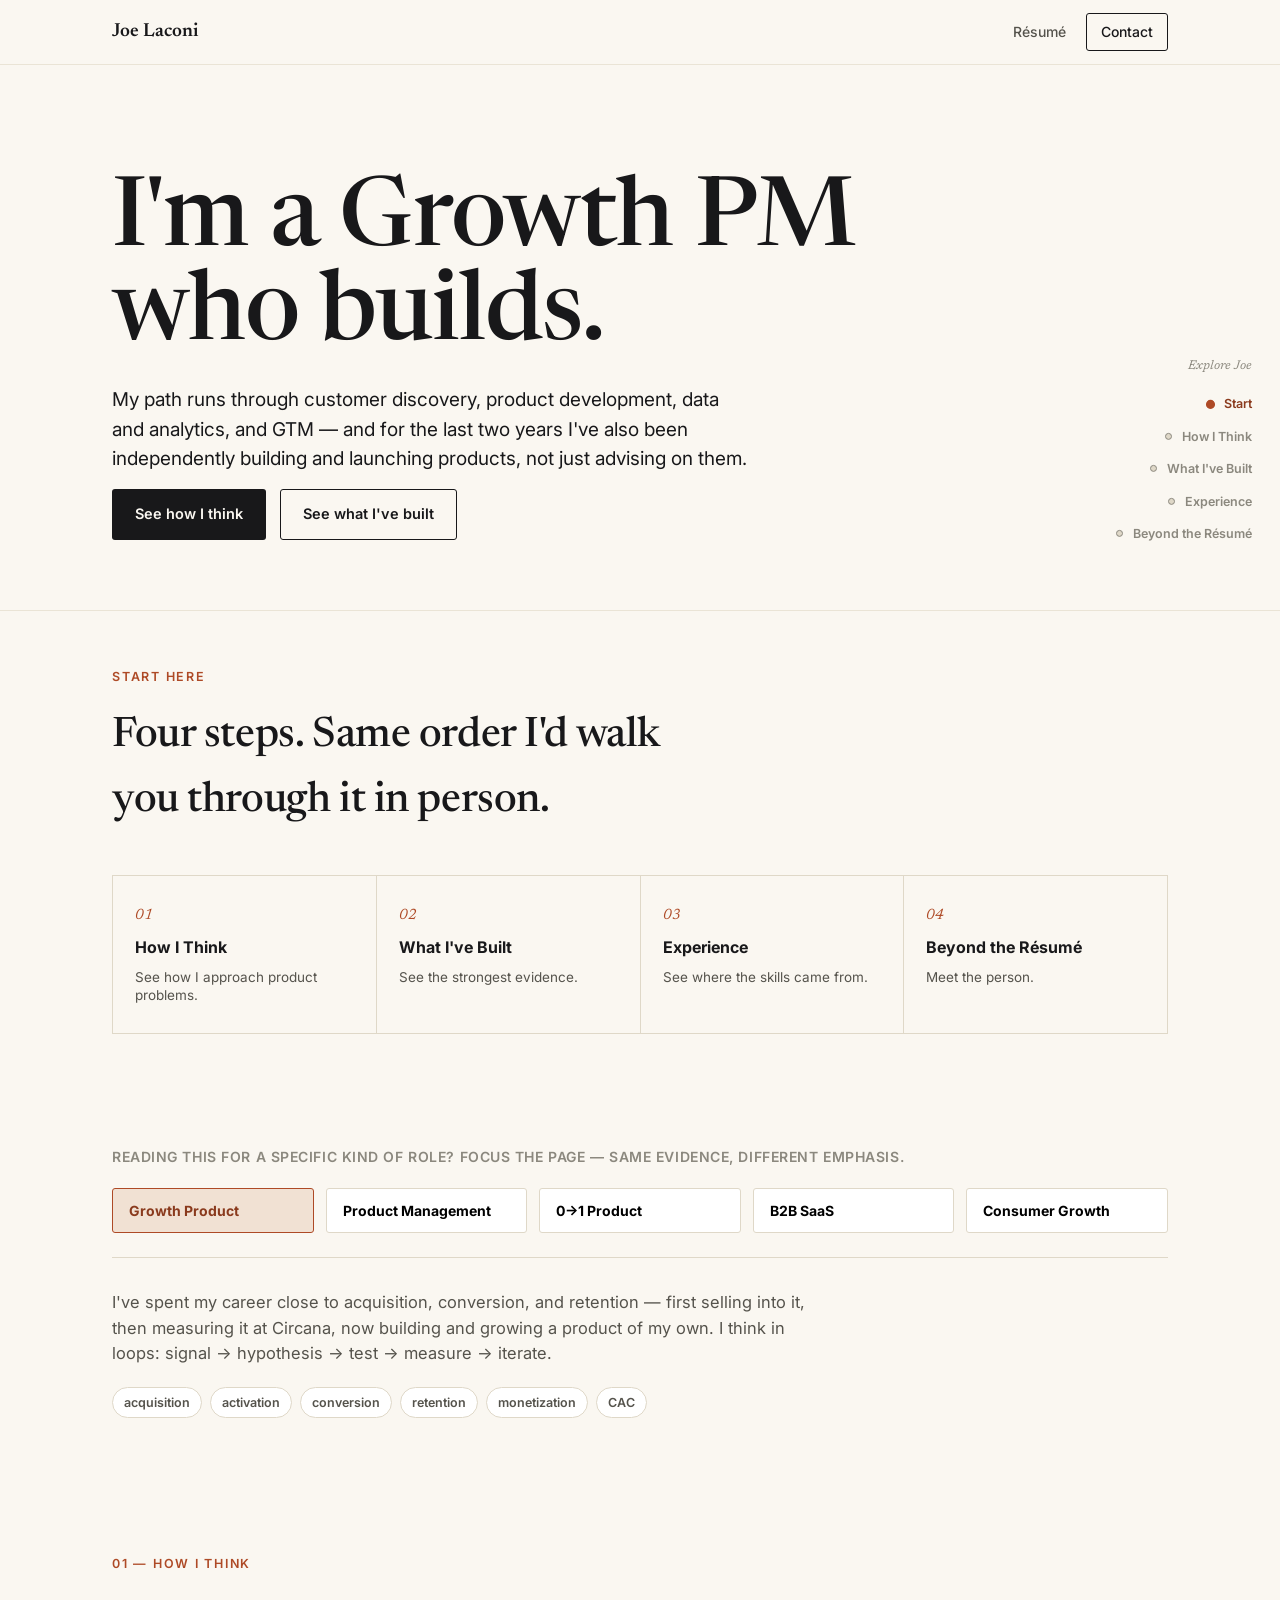
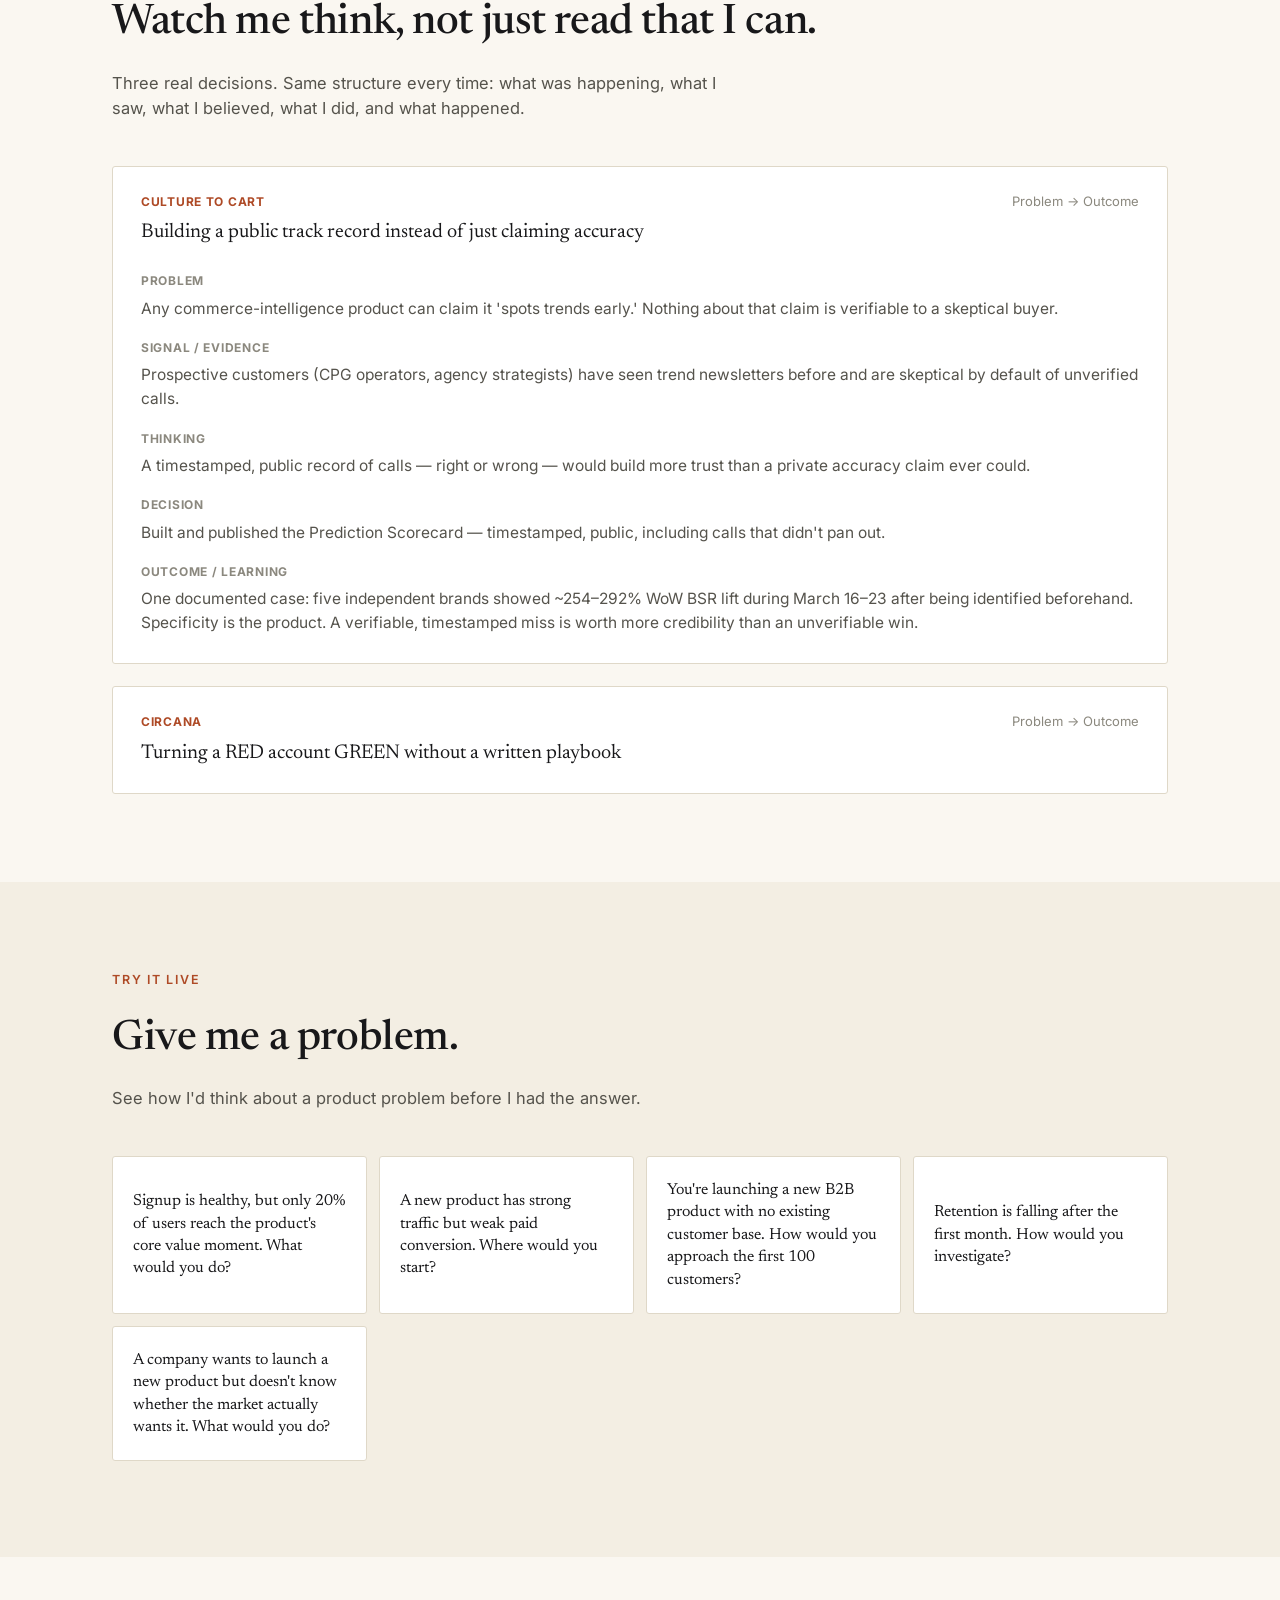
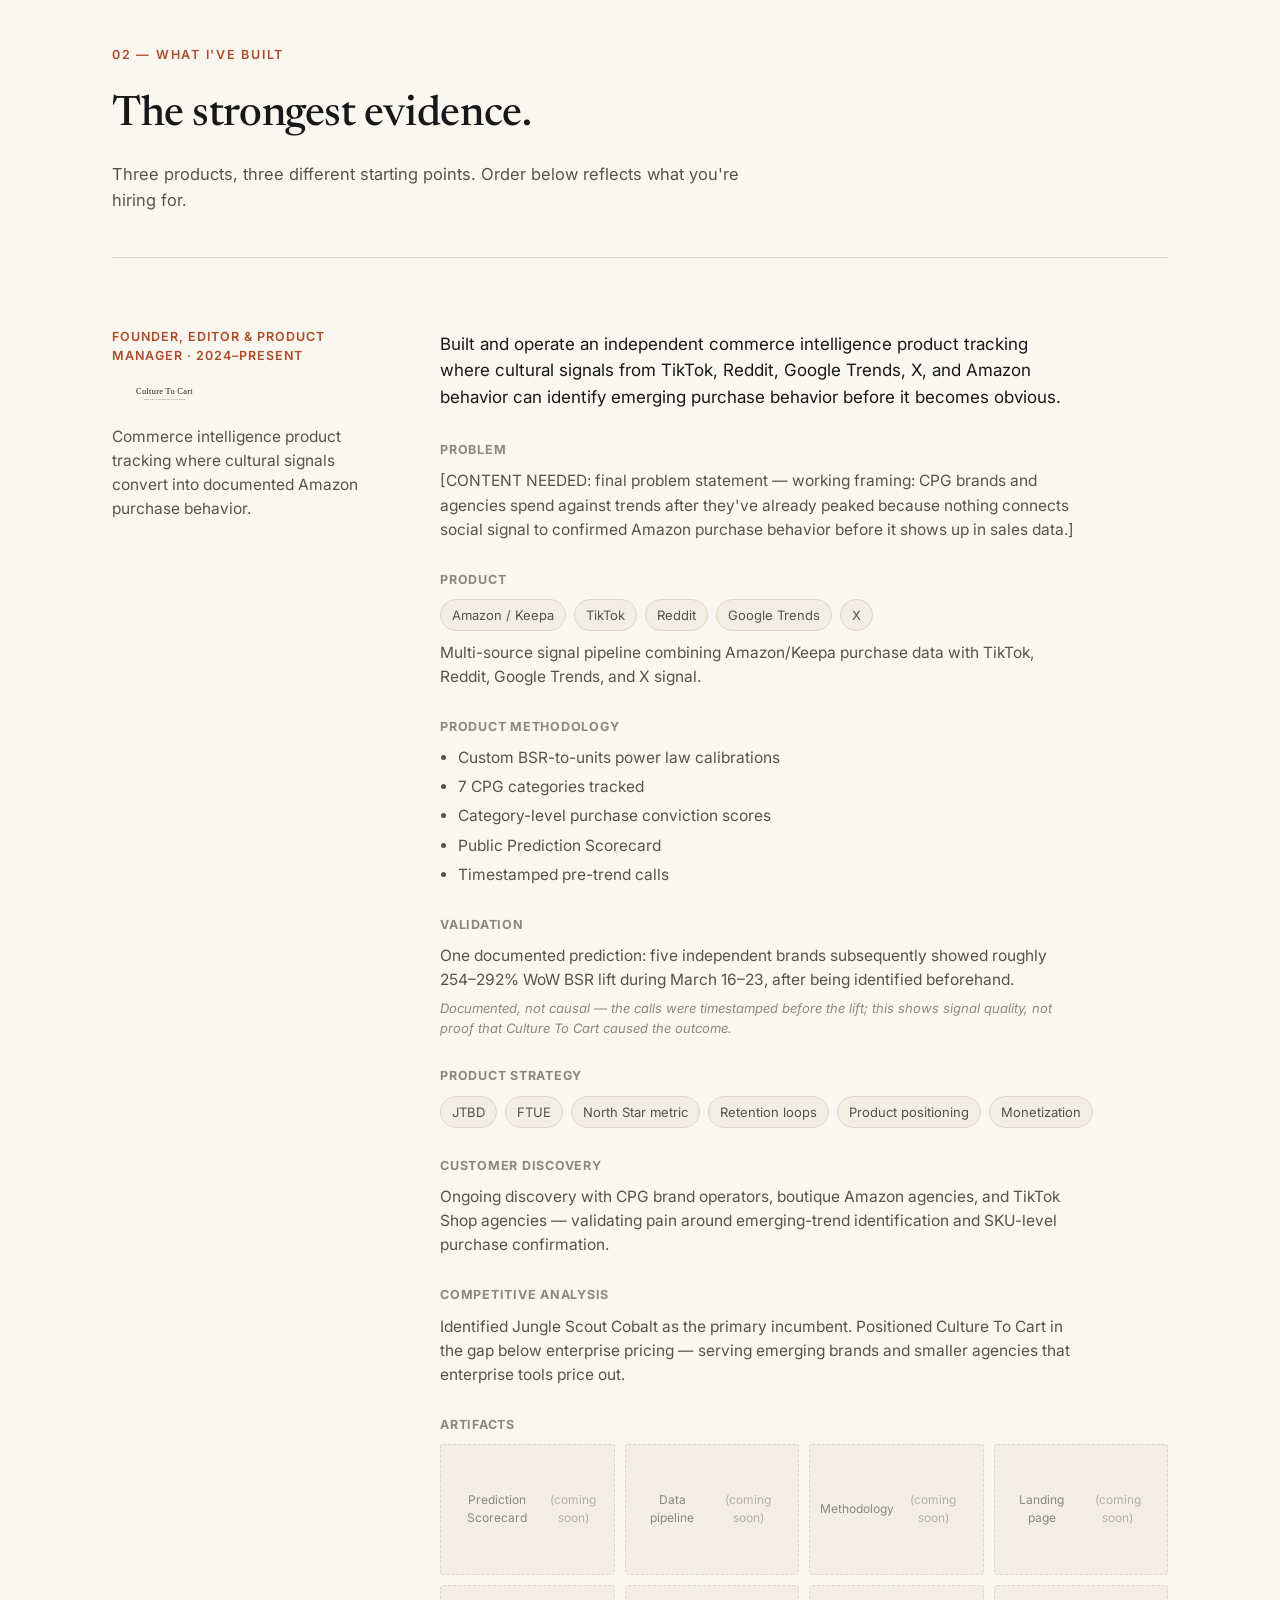
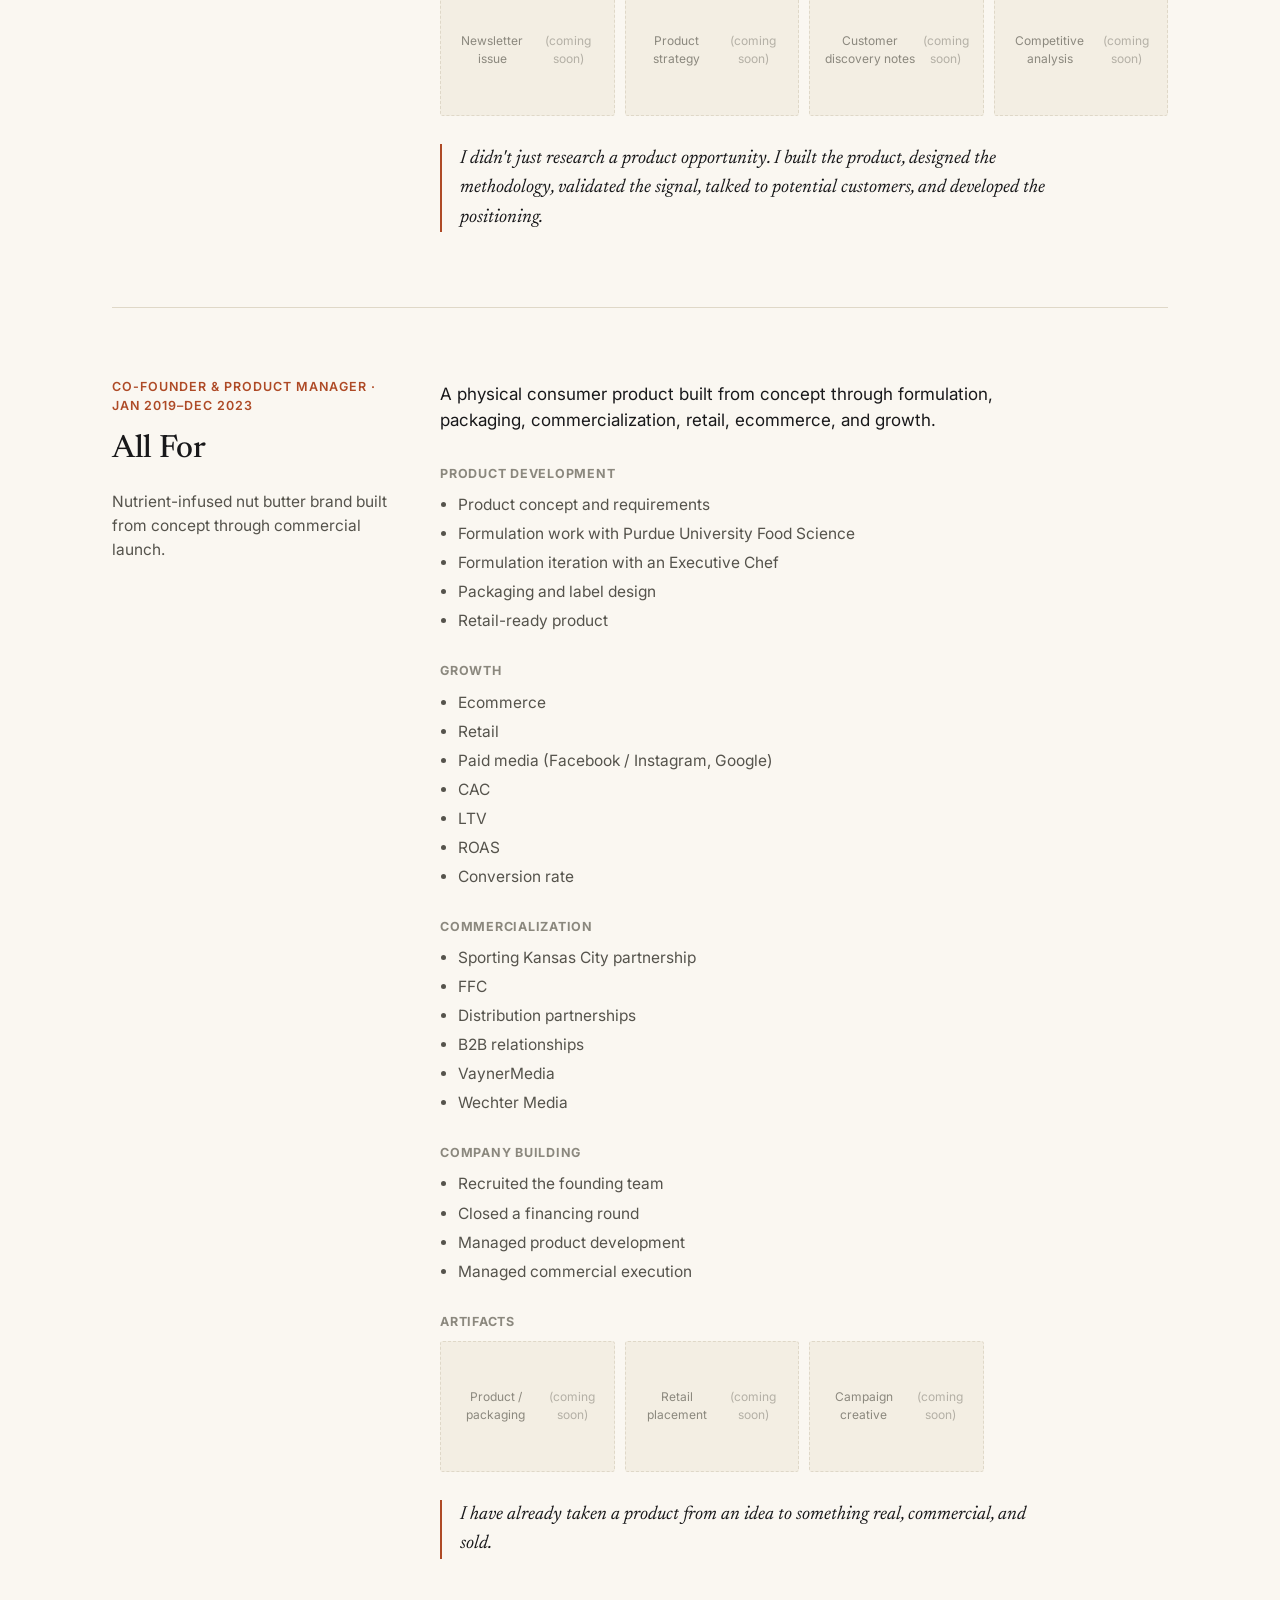
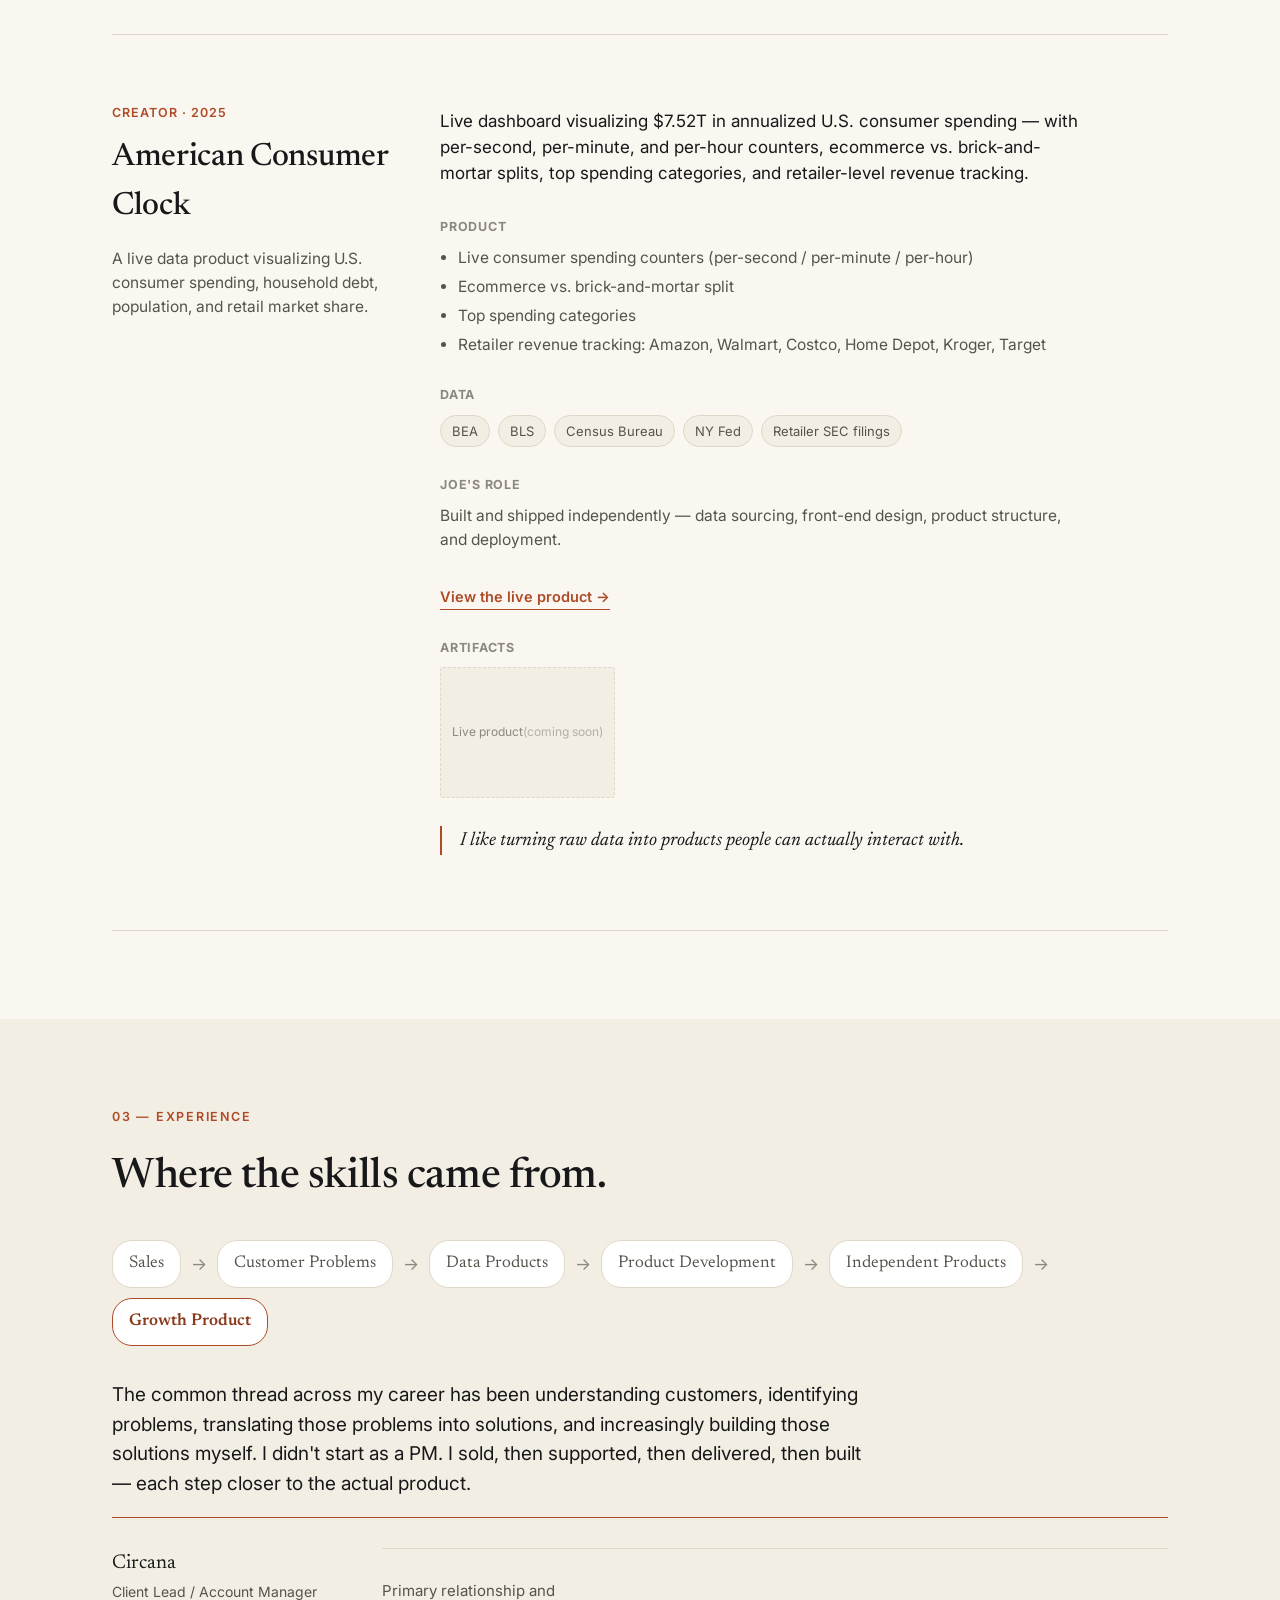
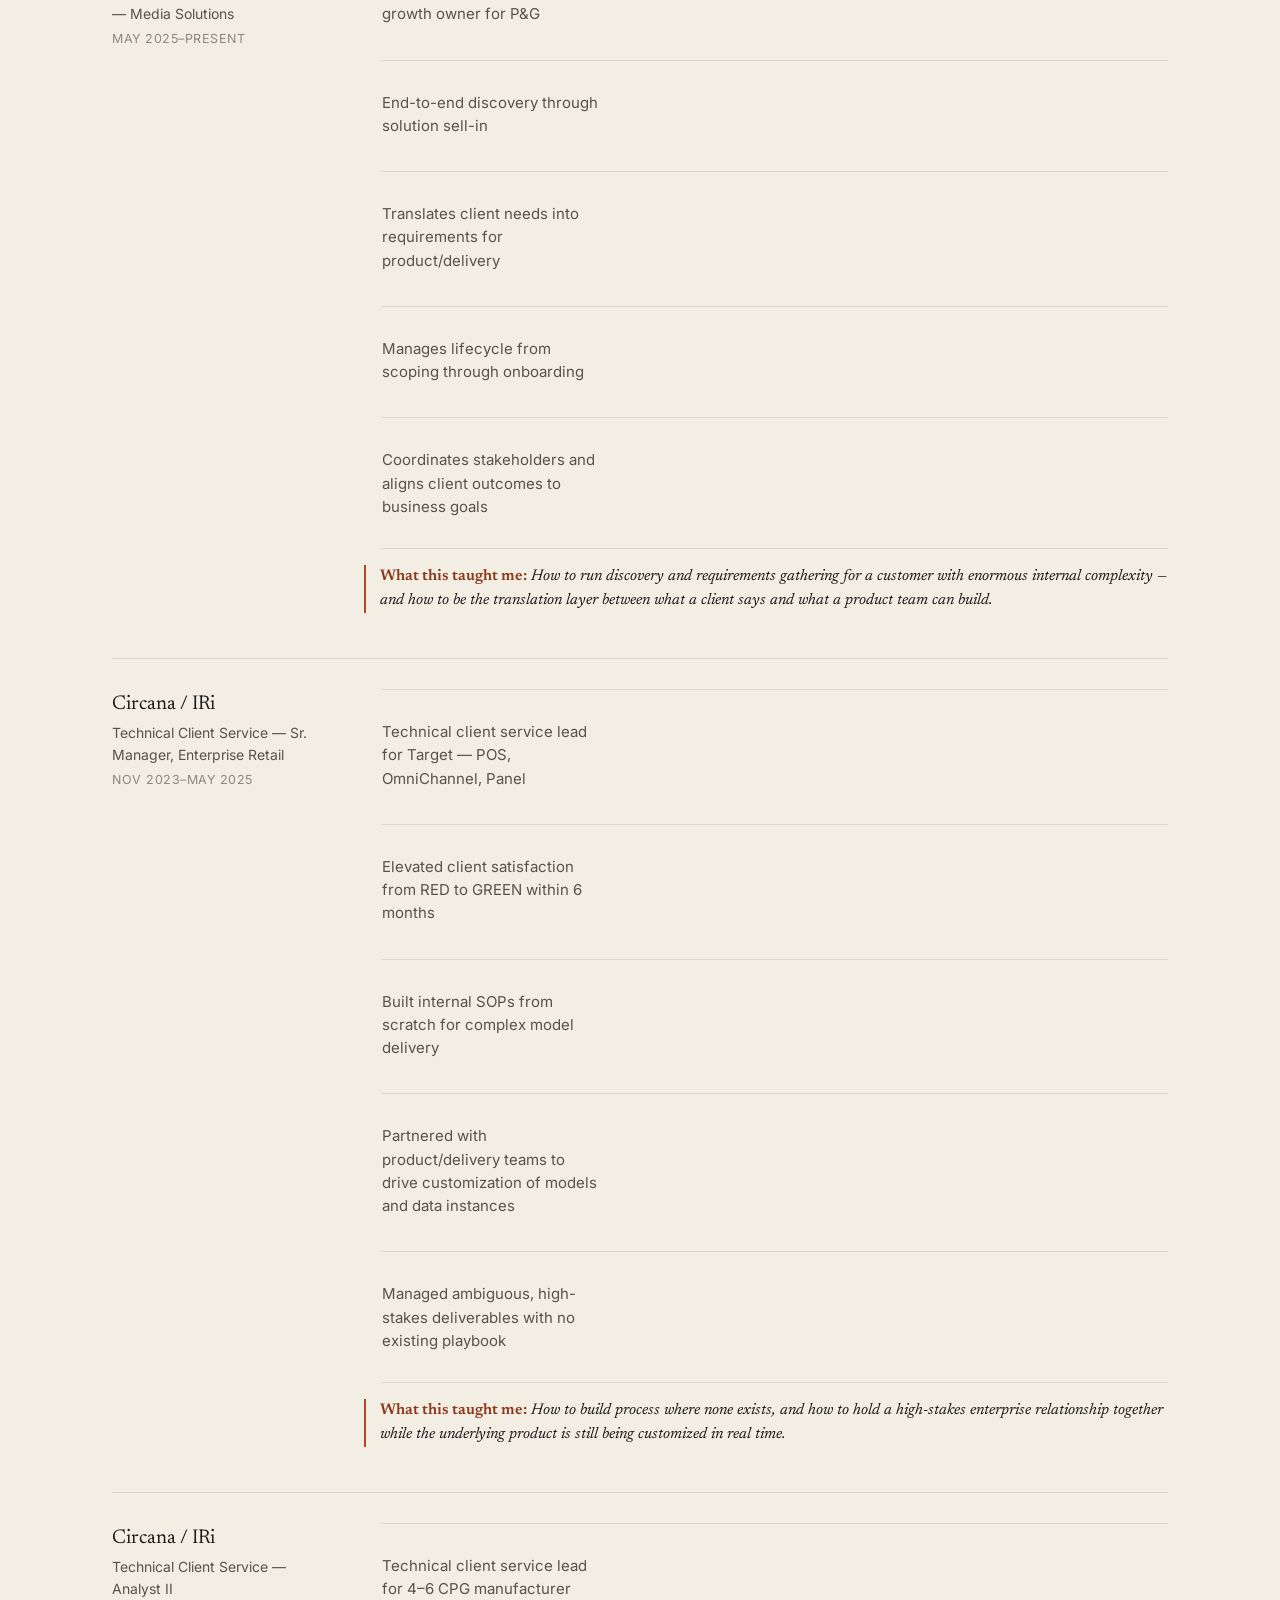
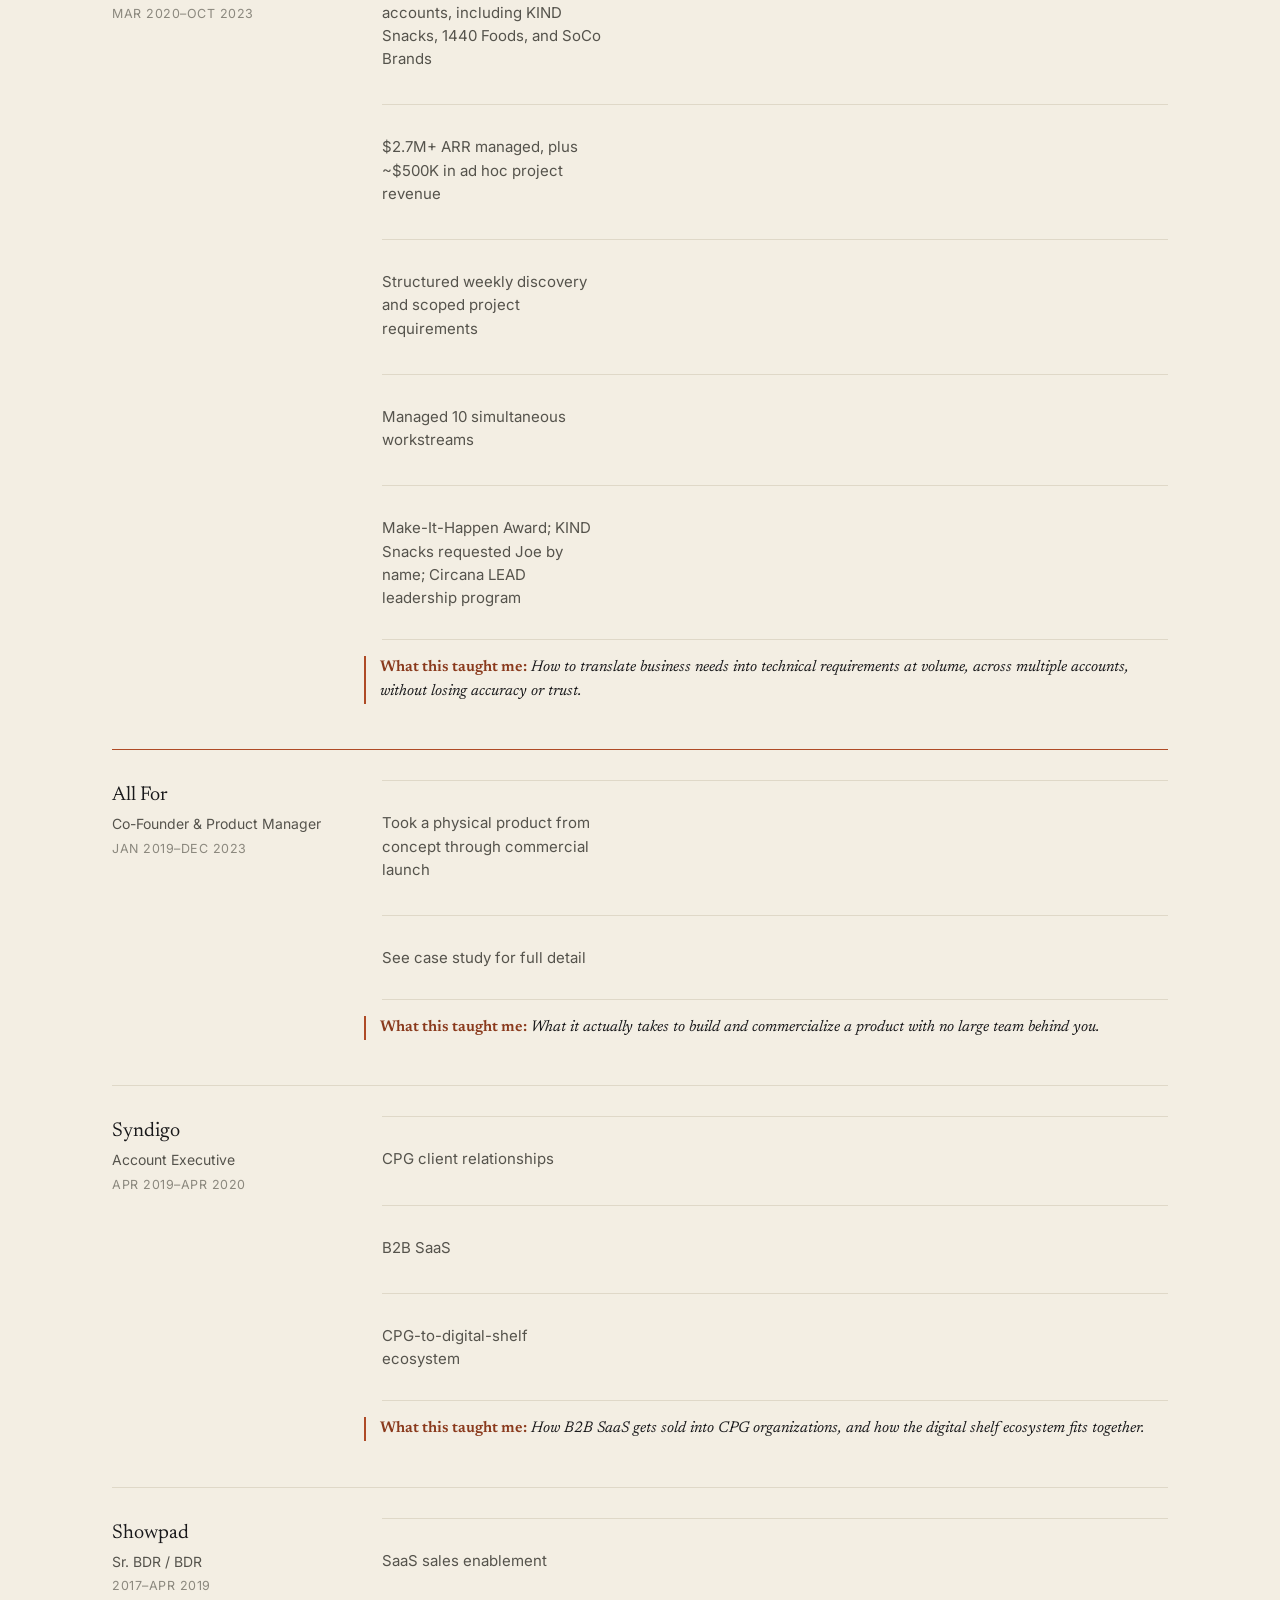
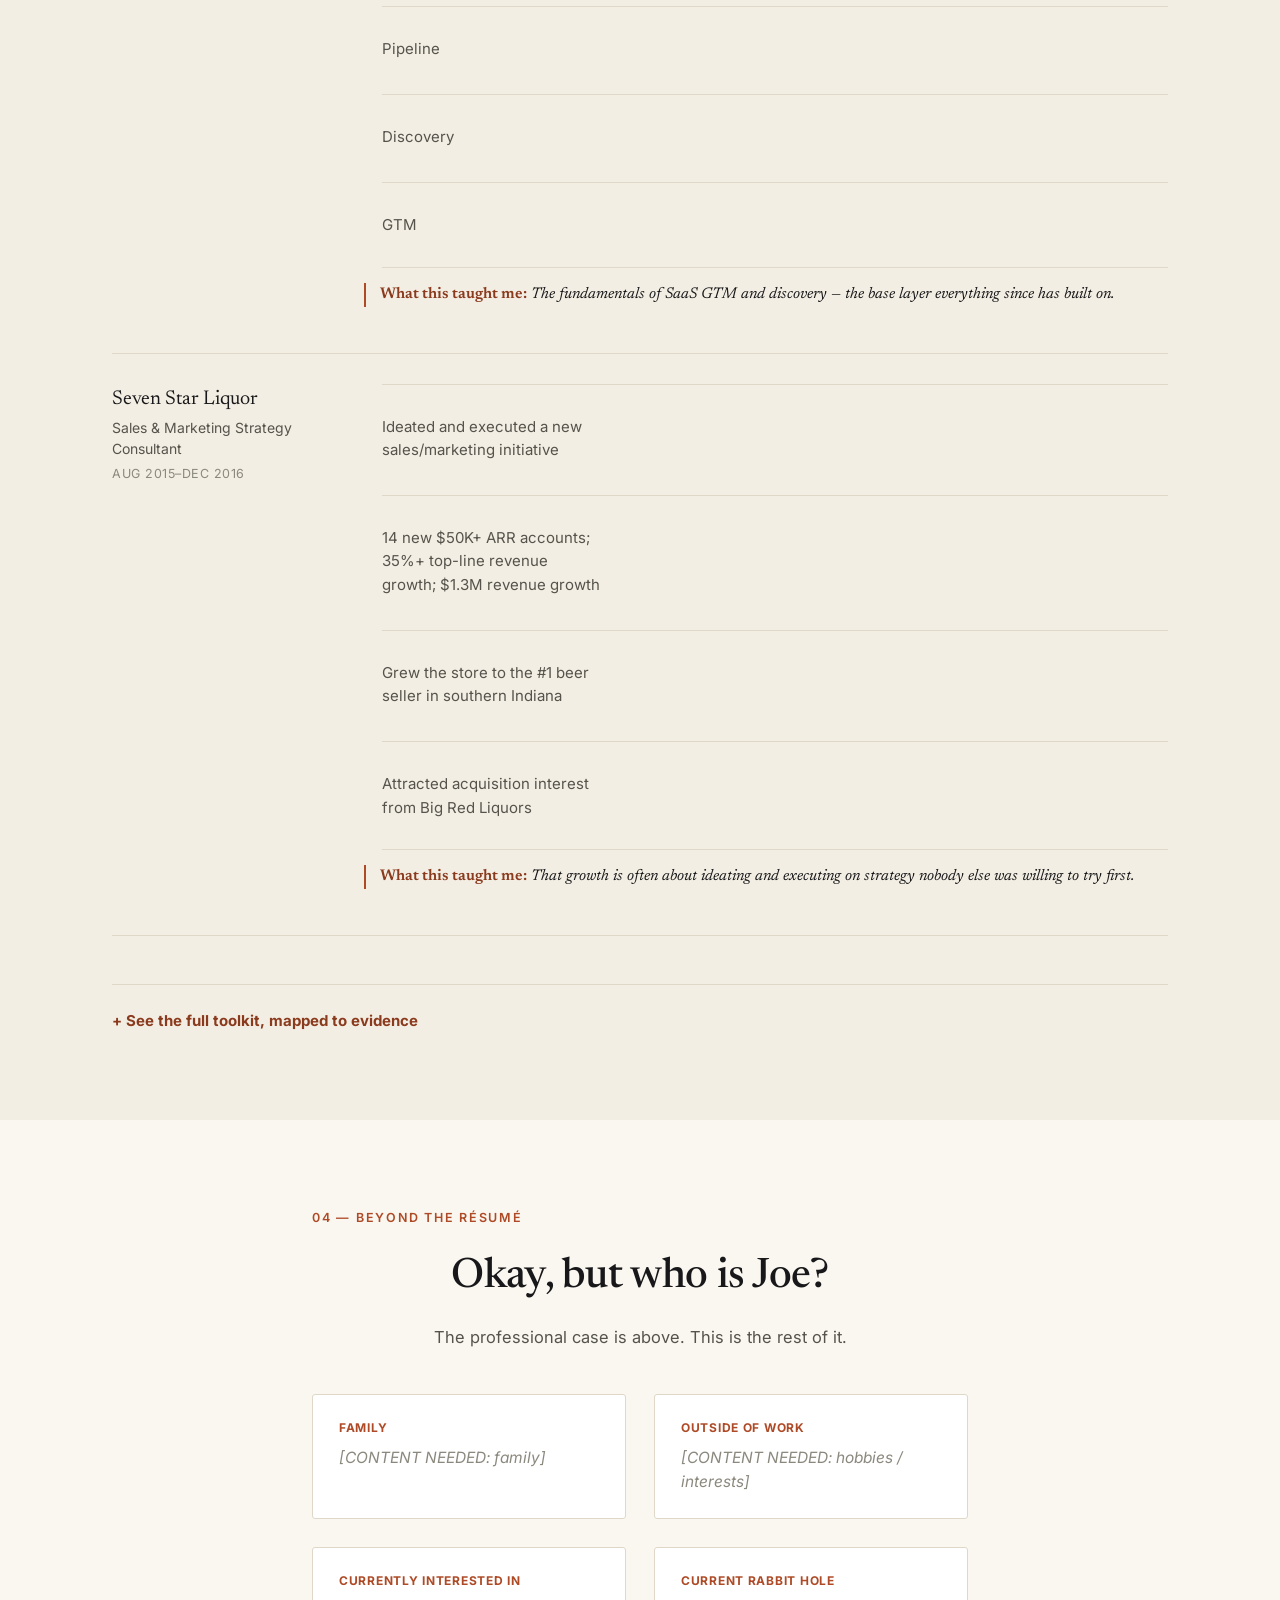
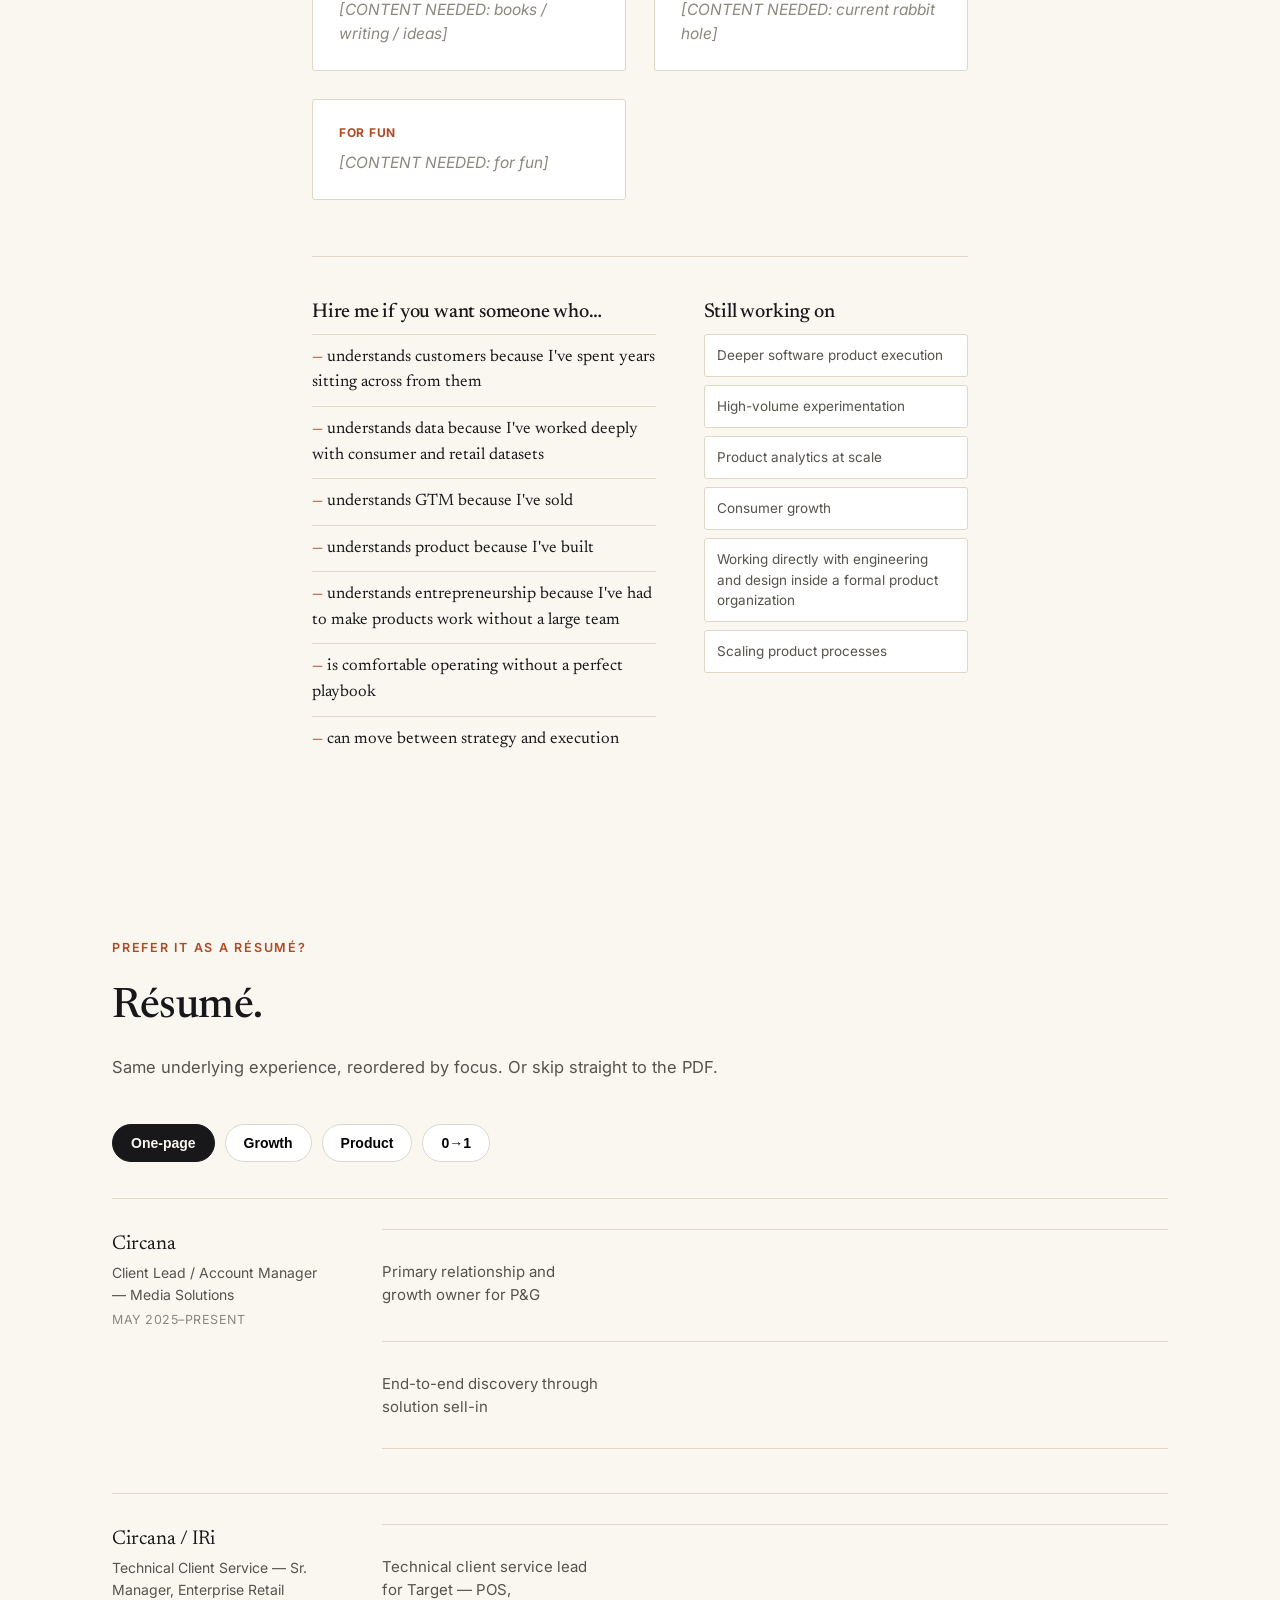
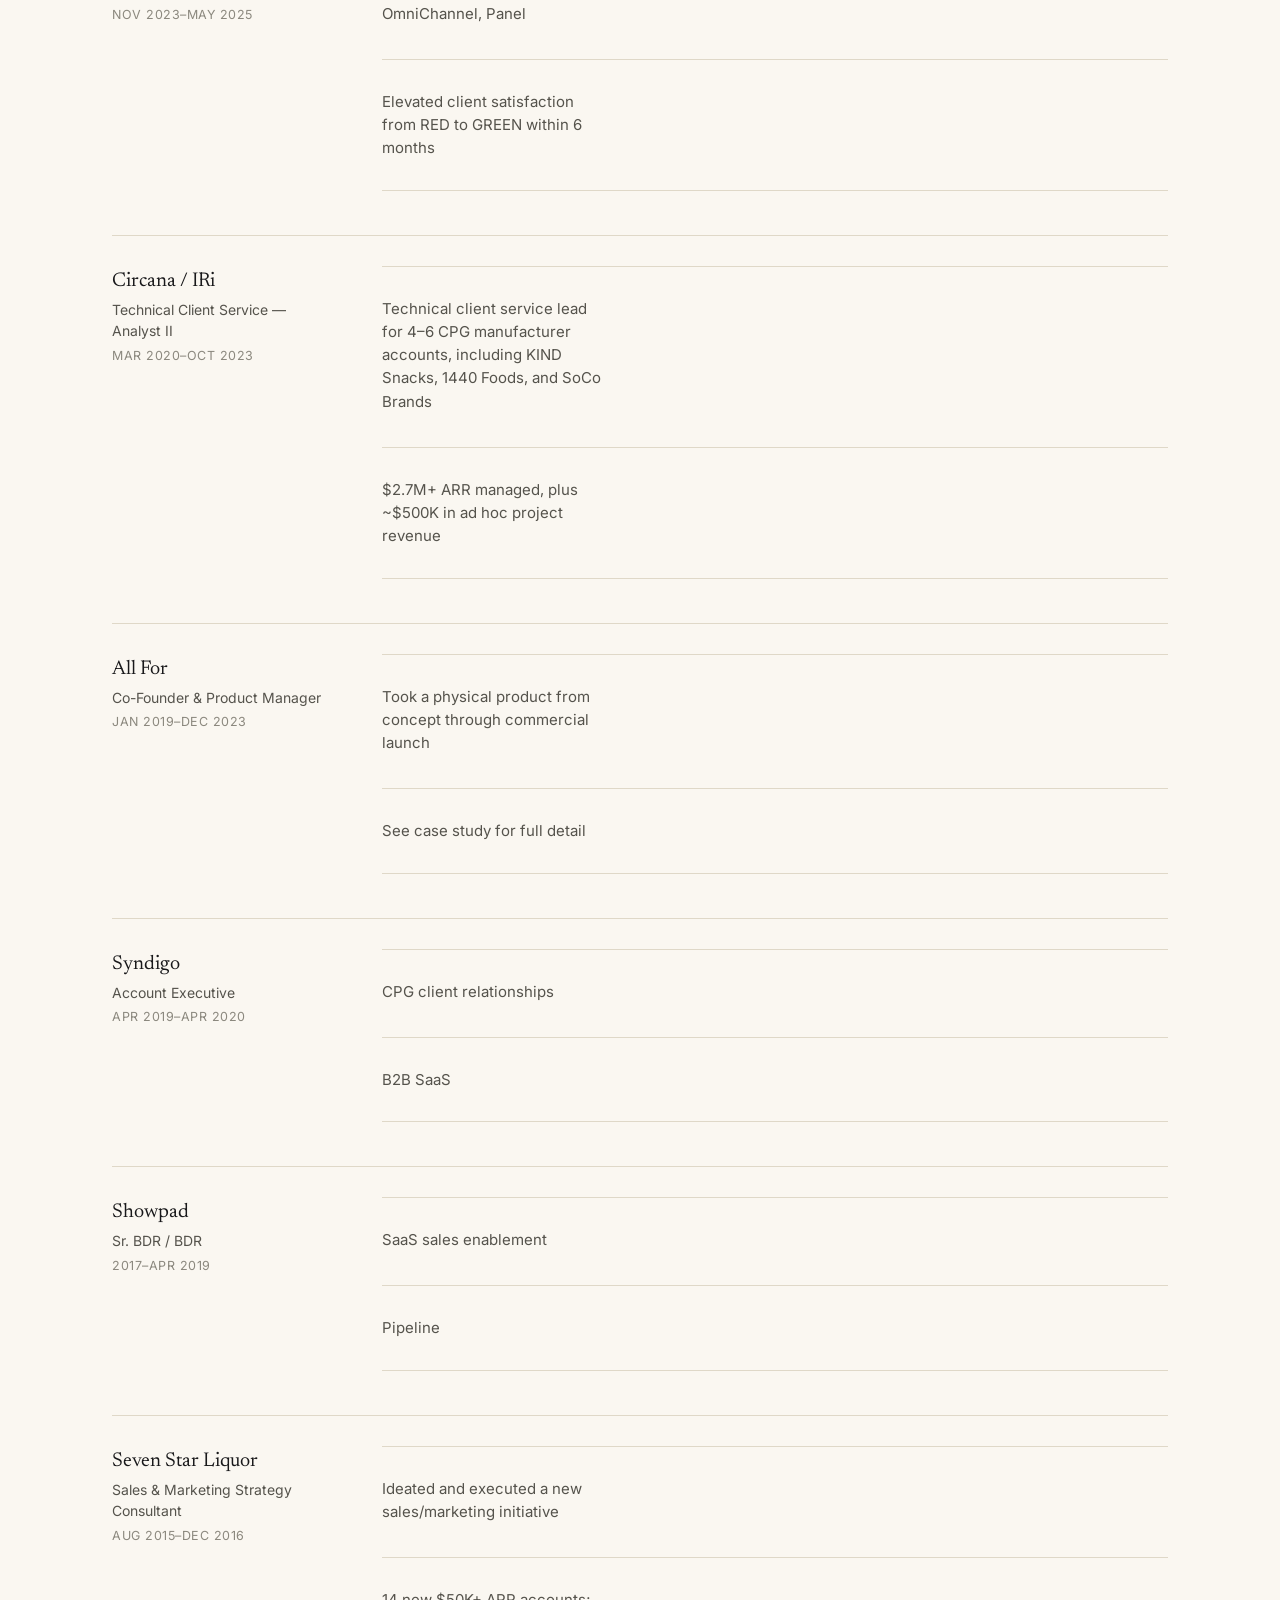
==== commit 2b6edd3a: "Add files via upload" ====
--- a/index.html
+++ b/index.html
@@ -3,12 +3,12 @@
 <head>
 <meta charset="UTF-8" />
 <meta name="viewport" content="width=device-width, initial-scale=1.0" />
-<title>Joe Linder — Explore Joe.</title>
-<meta name="description" content="Joe Linder — Product + Growth operator who builds. Explore his work across Culture To Cart, All For, Circana, and American Consumer Clock, organized around what you're hiring for." />
+<title>Joe Laconi — I'm a Growth PM who builds.</title>
+<meta name="description" content="Joe Laconi — Growth PM who builds. Customer discovery, product development, data, GTM, and independently shipped products: Culture To Cart, All For, and American Consumer Clock." />
 <meta name="robots" content="index, follow" />
 <meta property="og:type" content="website" />
-<meta property="og:title" content="Joe Linder — Explore Joe." />
-<meta property="og:description" content="Product + Growth operator who builds. Select what you're hiring for and see the evidence." />
+<meta property="og:title" content="Joe Laconi — I'm a Growth PM who builds." />
+<meta property="og:description" content="Customer discovery, product development, data, GTM, and independently shipped products." />
 <link rel="icon" href="data:,">
 <link rel="preconnect" href="https://fonts.googleapis.com">
 <link rel="preconnect" href="https://fonts.gstatic.com" crossorigin>
@@ -21,95 +21,97 @@
 
 <header class="site-header" id="site-header">
   <div class="wrap header-inner">
-    <a class="brand" href="#top">Joe Linder</a>
-    <nav class="main-nav" id="main-nav" aria-label="Primary">
-      <button class="nav-toggle" id="nav-toggle" aria-expanded="false" aria-controls="main-nav-list">Menu</button>
-      <ul id="main-nav-list">
-        <li><a href="#explore">Explore</a></li>
-        <li><a href="#work">Work</a></li>
-        <li><a href="#how-i-think">How I Think</a></li>
-        <li><a href="#toolkit">Toolkit</a></li>
-        <li><a href="#career">Career</a></li>
-        <li><a href="#give-me-a-problem">Give Me a Problem</a></li>
-        <li><a href="#beyond">Beyond the Résumé</a></li>
-        <li><a href="#resume">Résumé</a></li>
-        <li><a href="#contact" class="nav-cta">Contact</a></li>
-      </ul>
+    <a class="brand" href="#top">Joe Laconi</a>
+    <nav class="util-nav" aria-label="Utility">
+      <a href="#resume">Résumé</a>
+      <a href="#contact" class="nav-cta">Contact</a>
     </nav>
   </div>
 </header>
 
+<!-- ============ SIDE RAIL ============ -->
+<nav class="side-rail" id="side-rail" aria-label="Page sections">
+  <span class="rail-title">Explore Joe</span>
+  <ul id="rail-list">
+    <li><a href="#top" data-target="top"><span class="dot"></span><span class="rail-label">Start</span></a></li>
+    <li><a href="#how-i-think" data-target="how-i-think"><span class="dot"></span><span class="rail-label">How I Think</span></a></li>
+    <li><a href="#work" data-target="work"><span class="dot"></span><span class="rail-label">What I've Built</span></a></li>
+    <li><a href="#experience" data-target="experience"><span class="dot"></span><span class="rail-label">Experience</span></a></li>
+    <li><a href="#beyond" data-target="beyond"><span class="dot"></span><span class="rail-label">Beyond the Résumé</span></a></li>
+  </ul>
+</nav>
+
 <main id="main">
 
   <!-- ============ HERO ============ -->
   <section class="hero" id="top">
     <div class="wrap">
-      <p class="eyebrow">Product Me</p>
-      <h1 class="hero-title">Explore Joe.</h1>
-      <p class="hero-role" id="hero-role">Product + Growth operator who builds.</p>
+      <h1 class="hero-title">I'm a Growth PM<br>who builds.</h1>
       <p class="hero-lede">
-        I've spent my career at the intersection of customers, data, commerce, growth, and product —
-        from enterprise client work at Circana to building and launching products independently.
-      </p>
-      <p class="hero-detail">
-        I've repeatedly moved closer to the product: from sales, to customer problems, to complex data
-        products, to product development, to building products independently. I'm now looking to bring
-        that combination into a Growth Product or Product role.
+        My path runs through customer discovery, product development, data and analytics, and GTM —
+        and for the last two years I've also been independently building and launching products,
+        not just advising on them.
       </p>
       <div class="hero-actions">
-        <a href="#explore" class="btn btn-primary">What are you hiring for?</a>
+        <a href="#how-i-think" class="btn btn-primary">See how I think</a>
         <a href="#work" class="btn btn-ghost">See what I've built</a>
       </div>
     </div>
   </section>
 
-  <!-- ============ PROOF POINTS ============ -->
-  <section class="proof-strip" aria-label="Proof points">
-    <div class="wrap">
-      <ul id="proof-points" class="proof-list"></ul>
-    </div>
-  </section>
-
-  <!-- ============ EXPLORE JOE / ROLE SELECTOR ============ -->
-  <section class="section role-section" id="explore">
-    <div class="wrap">
-      <h2 class="section-title">What are you hiring for?</h2>
-      <p class="section-sub">Select a focus and the page below reorganizes around it — same evidence, different emphasis.</p>
+  <!-- ============ START HERE ============ -->
+  <section class="section start-here" id="start">
+    <div class="wrap">
+      <p class="eyebrow">Start here</p>
+      <h2 class="section-title">Four steps. Same order I'd walk you through it in person.</h2>
+      <div class="start-grid" id="start-grid">
+        <a href="#how-i-think" class="start-card" data-track="start_here" data-id="how-i-think">
+          <span class="start-num">01</span>
+          <span class="start-label">How I Think</span>
+          <span class="start-desc">See how I approach product problems.</span>
+        </a>
+        <a href="#work" class="start-card" data-track="start_here" data-id="work">
+          <span class="start-num">02</span>
+          <span class="start-label">What I've Built</span>
+          <span class="start-desc">See the strongest evidence.</span>
+        </a>
+        <a href="#experience" class="start-card" data-track="start_here" data-id="experience">
+          <span class="start-num">03</span>
+          <span class="start-label">Experience</span>
+          <span class="start-desc">See where the skills came from.</span>
+        </a>
+        <a href="#beyond" class="start-card" data-track="start_here" data-id="beyond">
+          <span class="start-num">04</span>
+          <span class="start-label">Beyond the Résumé</span>
+          <span class="start-desc">Meet the person.</span>
+        </a>
+      </div>
+    </div>
+  </section>
+
+  <!-- ============ ROLE FOCUS (compact) ============ -->
+  <section class="section focus-strip" id="focus">
+    <div class="wrap">
+      <p class="focus-label">Reading this for a specific kind of role? Focus the page — same evidence, different emphasis.</p>
       <div class="role-grid" id="role-grid" role="group" aria-label="Choose a hiring focus"></div>
       <div class="role-summary" id="role-summary"></div>
     </div>
   </section>
 
-  <!-- ============ WHY PRODUCT ============ -->
-  <section class="section why-product">
-    <div class="wrap">
-      <h2 class="section-title" id="why-product-headline">I've spent my career moving closer to the product.</h2>
-      <div class="progression" id="career-progression" aria-label="Career progression"></div>
-      <p class="section-body large" id="why-product-body"></p>
-    </div>
-  </section>
-
-  <!-- ============ THINGS I'VE BUILT ============ -->
-  <section class="section" id="work">
-    <div class="wrap">
-      <h2 class="section-title">Things I've Built.</h2>
-      <p class="section-sub">Three products, three different starting points. Order below reflects what you're hiring for.</p>
-      <div class="case-studies" id="case-studies"></div>
-    </div>
-  </section>
-
   <!-- ============ HOW I THINK ============ -->
-  <section class="section alt" id="how-i-think">
-    <div class="wrap">
-      <h2 class="section-title">How I Think.</h2>
-      <p class="section-sub">Product judgment, shown rather than claimed. Real decisions — problem, evidence, hypothesis, options, decision, result, learning.</p>
+  <section class="section how-i-think" id="how-i-think">
+    <div class="wrap">
+      <p class="eyebrow">01 — How I Think</p>
+      <h2 class="section-title">Watch me think, not just read that I can.</h2>
+      <p class="section-sub">Three real decisions. Same structure every time: what was happening, what I saw, what I believed, what I did, and what happened.</p>
       <div class="decisions" id="decisions"></div>
     </div>
   </section>
 
   <!-- ============ GIVE ME A PROBLEM ============ -->
-  <section class="section problem-section" id="give-me-a-problem">
-    <div class="wrap">
+  <section class="section alt problem-section" id="give-me-a-problem">
+    <div class="wrap">
+      <p class="eyebrow">Try it live</p>
       <h2 class="section-title">Give me a problem.</h2>
       <p class="section-sub">See how I'd think about a product problem before I had the answer.</p>
       <div class="scenario-grid" id="scenario-grid" role="group" aria-label="Choose a scenario"></div>
@@ -117,62 +119,56 @@
     </div>
   </section>
 
-  <!-- ============ TOOLKIT ============ -->
-  <section class="section alt" id="toolkit">
-    <div class="wrap">
-      <h2 class="section-title">My Product Toolkit.</h2>
-      <p class="section-sub">Every capability here has evidence attached. Not a skills list — a record.</p>
-      <div class="toolkit-lifecycle" id="toolkit-lifecycle"></div>
-    </div>
-  </section>
-
-  <!-- ============ CAREER ============ -->
-  <section class="section" id="career">
-    <div class="wrap">
-      <h2 class="section-title">Career.</h2>
-      <p class="section-sub">Not just what I did — what it taught me that's useful in product.</p>
+  <!-- ============ WHAT I'VE BUILT ============ -->
+  <section class="section" id="work">
+    <div class="wrap">
+      <p class="eyebrow">02 — What I've Built</p>
+      <h2 class="section-title">The strongest evidence.</h2>
+      <p class="section-sub">Three products, three different starting points. Order below reflects what you're hiring for.</p>
+      <div class="case-studies" id="case-studies"></div>
+    </div>
+  </section>
+
+  <!-- ============ EXPERIENCE ============ -->
+  <section class="section alt" id="experience">
+    <div class="wrap">
+      <p class="eyebrow">03 — Experience</p>
+      <h2 class="section-title">Where the skills came from.</h2>
+      <div class="progression" id="career-progression" aria-label="Career progression"></div>
+      <p class="section-body large" id="why-product-body"></p>
       <ol class="timeline" id="timeline"></ol>
-    </div>
-  </section>
-
-  <!-- ============ HIRE ME IF ============ -->
-  <section class="section alt hire-me">
-    <div class="wrap">
-      <h2 class="section-title">Hire me if you want someone who&hellip;</h2>
-      <ul class="hire-list" id="hire-list"></ul>
-    </div>
-  </section>
-
-  <!-- ============ WHAT I'M LOOKING FOR ============ -->
-  <section class="section looking-for">
-    <div class="wrap wrap-narrow">
-      <h2 class="section-title" id="looking-headline">What I'm looking for.</h2>
-      <p class="section-body large" id="looking-body"></p>
-      <p class="section-body" id="looking-interests"></p>
-    </div>
-  </section>
-
-  <!-- ============ STILL LEARNING ============ -->
-  <section class="section alt still-learning">
-    <div class="wrap wrap-narrow">
-      <h2 class="section-title">What I'm still learning.</h2>
-      <p class="section-sub">Here's what I'm looking to get better at in my next role.</p>
-      <ul class="learning-list" id="learning-list"></ul>
+      <details class="toolkit-disclosure">
+        <summary>See the full toolkit, mapped to evidence</summary>
+        <div class="toolkit-lifecycle" id="toolkit-lifecycle"></div>
+      </details>
     </div>
   </section>
 
   <!-- ============ BEYOND THE RESUME ============ -->
   <section class="section beyond-resume" id="beyond">
     <div class="wrap wrap-narrow">
+      <p class="eyebrow">04 — Beyond the Résumé</p>
       <h2 class="section-title" id="beyond-headline">Okay, but who is Joe?</h2>
       <p class="section-sub" id="beyond-intro"></p>
       <div class="personal-grid" id="personal-grid"></div>
+
+      <div class="closing-lists">
+        <div class="closing-col">
+          <h3 class="closing-heading">Hire me if you want someone who&hellip;</h3>
+          <ul class="hire-list" id="hire-list"></ul>
+        </div>
+        <div class="closing-col">
+          <h3 class="closing-heading">Still working on</h3>
+          <ul class="learning-list" id="learning-list"></ul>
+        </div>
+      </div>
     </div>
   </section>
 
   <!-- ============ RESUME ============ -->
-  <section class="section alt resume-section" id="resume">
-    <div class="wrap">
+  <section class="section resume-section" id="resume">
+    <div class="wrap">
+      <p class="eyebrow">Prefer it as a résumé?</p>
       <h2 class="section-title">Résumé.</h2>
       <p class="section-sub">Same underlying experience, reordered by focus. Or skip straight to the PDF.</p>
       <div class="resume-modes" id="resume-modes" role="group" aria-label="Choose a résumé view"></div>
@@ -184,9 +180,11 @@
   </section>
 
   <!-- ============ CONTACT ============ -->
-  <section class="section contact" id="contact">
+  <section class="section alt contact" id="contact">
     <div class="wrap wrap-narrow">
       <h2 class="section-title">Let's talk.</h2>
+      <p class="section-body large" id="looking-body"></p>
+      <p class="section-body" id="looking-interests"></p>
       <div class="contact-actions">
         <a href="#" id="contact-email" class="btn btn-primary">Email Joe</a>
         <a href="#" id="contact-linkedin" class="btn btn-ghost" target="_blank" rel="noopener">LinkedIn</a>
@@ -199,7 +197,7 @@
 
 <footer class="site-footer">
   <div class="wrap footer-inner">
-    <p>Joe Linder — built, not templated.</p>
+    <p>Joe Laconi — built, not templated.</p>
     <p class="footer-meta" id="footer-role"></p>
   </div>
 </footer>
--- a/css/style.css
+++ b/css/style.css
@@ -94,20 +94,17 @@
   font-size: 19px;
   font-weight: 600;
 }
-.main-nav ul {
-  list-style: none;
-  display: flex;
-  gap: 26px;
-  margin: 0;
-  padding: 0;
+.util-nav {
+  display: flex;
+  gap: 20px;
   align-items: center;
 }
-.main-nav a {
+.util-nav a {
   font-size: 14px;
   color: var(--ink-soft);
   font-weight: 500;
 }
-.main-nav a:hover { color: var(--accent); }
+.util-nav a:hover { color: var(--accent); }
 .nav-cta {
   border: 1px solid var(--ink);
   padding: 7px 14px;
@@ -115,7 +112,60 @@
   color: var(--ink) !important;
 }
 .nav-cta:hover { background: var(--ink); color: var(--paper) !important; }
-.nav-toggle { display: none; }
+
+/* ---------- side rail ---------- */
+.side-rail {
+  position: fixed;
+  right: 28px;
+  top: 50%;
+  transform: translateY(-50%);
+  z-index: 90;
+  display: flex;
+  flex-direction: column;
+  align-items: flex-end;
+  gap: 14px;
+}
+.rail-title {
+  font-family: var(--serif);
+  font-style: italic;
+  font-size: 12.5px;
+  color: var(--ink-faint);
+  margin-bottom: 4px;
+}
+.side-rail ul {
+  list-style: none;
+  margin: 0;
+  padding: 0;
+  display: flex;
+  flex-direction: column;
+  gap: 13px;
+  align-items: flex-end;
+}
+.side-rail a {
+  display: flex;
+  align-items: center;
+  gap: 10px;
+  font-size: 12.5px;
+  font-weight: 600;
+  color: var(--ink-faint);
+  transition: color 0.15s ease;
+}
+.side-rail a:hover { color: var(--accent-ink); }
+.side-rail .dot {
+  width: 7px;
+  height: 7px;
+  border-radius: 50%;
+  background: var(--rule);
+  border: 1px solid var(--ink-faint);
+  transition: background 0.15s ease, border-color 0.15s ease, transform 0.15s ease;
+  flex-shrink: 0;
+}
+.side-rail a.active { color: var(--accent-ink); }
+.side-rail a.active .dot {
+  background: var(--accent);
+  border-color: var(--accent);
+  transform: scale(1.3);
+}
 
 /* ---------- buttons ---------- */
 .btn {
@@ -260,6 +310,58 @@
   border: 1px solid var(--rule);
   color: var(--ink-soft);
 }
+
+/* ---------- start here ---------- */
+.start-here { padding-top: 56px; padding-bottom: 72px; }
+.start-here .section-title { max-width: 620px; }
+.start-grid {
+  margin-top: 40px;
+  display: grid;
+  grid-template-columns: repeat(4, 1fr);
+  gap: 1px;
+  background: var(--rule);
+  border: 1px solid var(--rule);
+}
+.start-card {
+  background: var(--paper);
+  padding: 28px 22px;
+  display: flex;
+  flex-direction: column;
+  gap: 8px;
+  transition: background 0.15s ease;
+}
+.start-card:hover { background: var(--accent-soft); }
+.start-num {
+  font-family: var(--serif);
+  font-style: italic;
+  font-size: 15px;
+  color: var(--accent);
+}
+.start-label {
+  font-weight: 700;
+  font-size: 16px;
+  color: var(--ink);
+}
+.start-desc {
+  font-size: 13.5px;
+  color: var(--ink-soft);
+  line-height: 1.4;
+}
+
+/* ---------- focus strip (compact role selector) ---------- */
+.focus-strip { padding-top: 40px; padding-bottom: 48px; }
+.focus-label {
+  font-size: 14px;
+  font-weight: 600;
+  color: var(--ink-faint);
+  margin: 0 0 20px;
+  text-transform: uppercase;
+  letter-spacing: 0.04em;
+}
+.focus-strip .role-grid { margin-bottom: 24px; }
+.focus-strip .role-btn { padding: 13px 16px; }
+.focus-strip .role-btn-label { margin-bottom: 0; font-size: 14px; }
+.role-summary-text { color: var(--ink-soft); font-size: 15.5px; max-width: 700px; margin: 0 0 16px; }
 
 /* ---------- why product / progression ---------- */
 .progression {
@@ -441,6 +543,24 @@
 .toolkit-item.emphasized .skill { color: var(--accent-ink); }
 .toolkit-item.emphasized { border-left: 2px solid var(--accent); padding-left: 10px; margin-left: -12px; }
 
+/* ---------- toolkit disclosure (collapsed inside Experience) ---------- */
+.toolkit-disclosure {
+  margin-top: 48px;
+  border-top: 1px solid var(--rule);
+  padding-top: 24px;
+}
+.toolkit-disclosure summary {
+  cursor: pointer;
+  list-style: none;
+  font-weight: 700;
+  font-size: 15px;
+  color: var(--accent-ink);
+}
+.toolkit-disclosure summary::-webkit-details-marker { display: none; }
+.toolkit-disclosure summary::before { content: "+ "; }
+.toolkit-disclosure[open] summary::before { content: "− "; }
+.toolkit-disclosure .toolkit-lifecycle { margin-top: 28px; }
+
 /* ---------- career timeline ---------- */
 .timeline { list-style: none; margin: 0; padding: 0; }
 .timeline li {
@@ -503,6 +623,24 @@
 .personal-card p { margin: 0; color: var(--ink-soft); font-size: 15.5px; }
 .personal-card.placeholder p { color: var(--ink-faint); font-style: italic; }
 
+/* ---------- closing lists (hire me if / still learning) ---------- */
+.closing-lists {
+  margin-top: 56px;
+  padding-top: 40px;
+  border-top: 1px solid var(--rule);
+  display: grid;
+  grid-template-columns: 1.3fr 1fr;
+  gap: 48px;
+}
+.closing-heading {
+  font-size: 20px;
+  margin-bottom: 6px;
+}
+.closing-lists .hire-list { columns: 1; }
+.closing-lists .hire-list li { font-size: 16.5px; padding: 10px 0; }
+.closing-lists .learning-list { grid-template-columns: 1fr; gap: 8px; }
+.closing-lists .learning-list li { font-size: 13.5px; padding: 10px 12px; }
+
 /* ---------- resume section ---------- */
 .resume-modes { display: flex; gap: 10px; margin-bottom: 36px; flex-wrap: wrap; }
 .resume-mode-btn {
@@ -527,6 +665,15 @@
 .footer-inner { display: flex; justify-content: space-between; align-items: center; font-size: 13px; color: var(--ink-faint); }
 
 /* ---------- responsive ---------- */
+
+/* Rail loses its text labels once the viewport can't spare the width,
+   but stays put as a compact dot-only progress/nav strip. */
+@media (max-width: 1180px) {
+  .side-rail { right: 16px; }
+  .rail-title, .rail-label { display: none; }
+  .side-rail a { gap: 0; }
+}
+
 @media (max-width: 900px) {
   .toolkit-lifecycle { grid-template-columns: 1fr 1fr; }
   .personal-grid { grid-template-columns: 1fr; }
@@ -534,38 +681,22 @@
   .case-study { grid-template-columns: 1fr; }
   .cs-head { position: static; }
   .learning-list { grid-template-columns: 1fr; }
+  .start-grid { grid-template-columns: 1fr 1fr; }
+  .closing-lists { grid-template-columns: 1fr; gap: 32px; }
 }
 
 @media (max-width: 720px) {
-  .wrap { padding: 0 20px; }
-  .main-nav ul {
-    display: none;
-    position: absolute;
-    top: 64px;
-    left: 0;
-    right: 0;
-    background: var(--paper);
-    border-bottom: 1px solid var(--rule);
-    flex-direction: column;
-    align-items: flex-start;
-    padding: 12px 20px 20px;
-    gap: 14px;
-  }
-  .main-nav ul.open { display: flex; }
-  .nav-toggle {
-    display: block;
-    background: none;
-    border: 1px solid var(--rule);
-    border-radius: var(--radius);
-    padding: 8px 14px;
-    font-size: 13px;
-    font-weight: 600;
-  }
-  .hero { padding: 70px 0 46px; }
-  .section { padding: 60px 0; }
+  .wrap { padding: 0 20px 0 20px; padding-right: 44px; }
+  .side-rail { right: 8px; }
+  .side-rail .dot { width: 6px; height: 6px; }
+  .side-rail ul { gap: 16px; }
+  .hero { padding: 56px 0 40px; }
+  .section { padding: 48px 0; }
   .proof-list { grid-template-columns: 1fr; }
   .toolkit-lifecycle { grid-template-columns: 1fr; }
   .hire-list { columns: 1; }
   .timeline li { grid-template-columns: 1fr; gap: 12px; }
   .role-grid { grid-template-columns: 1fr 1fr; }
-}
+  .start-grid { grid-template-columns: 1fr; }
+  .start-here { padding-top: 40px; }
+}
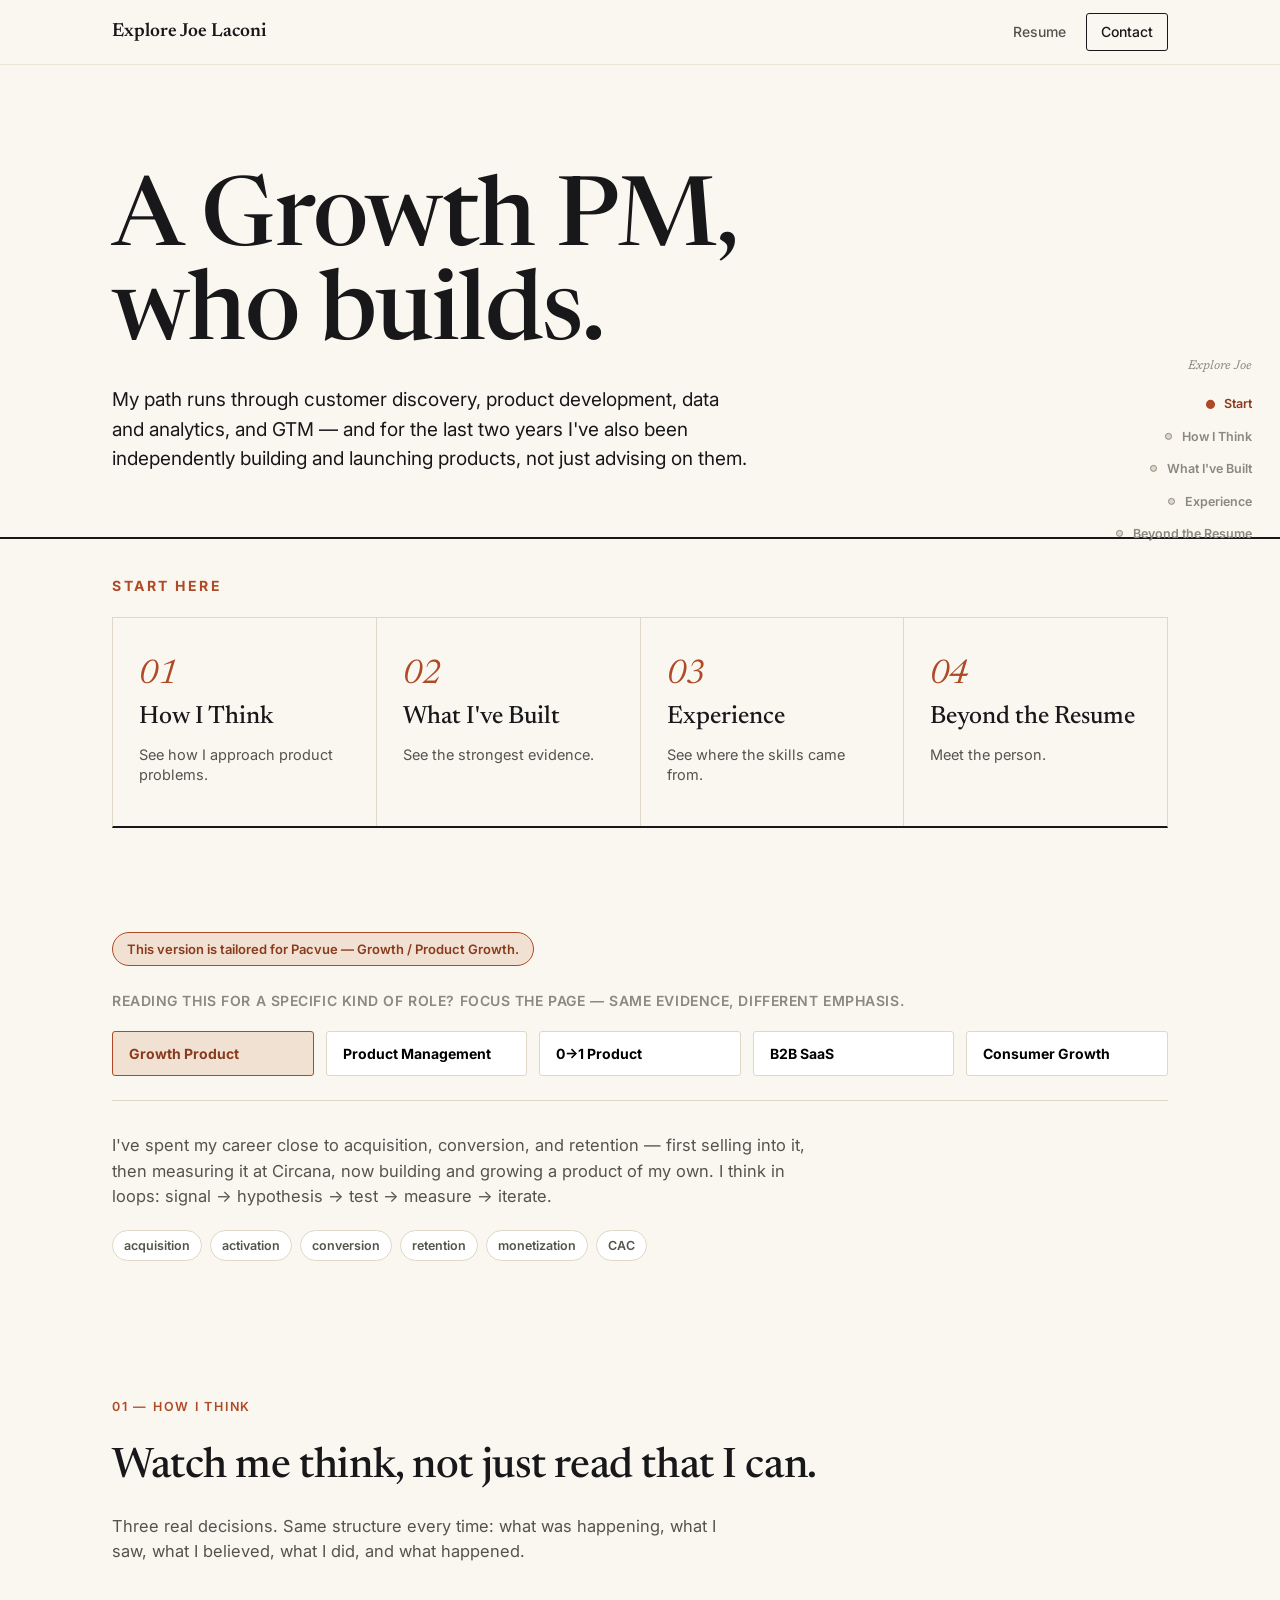
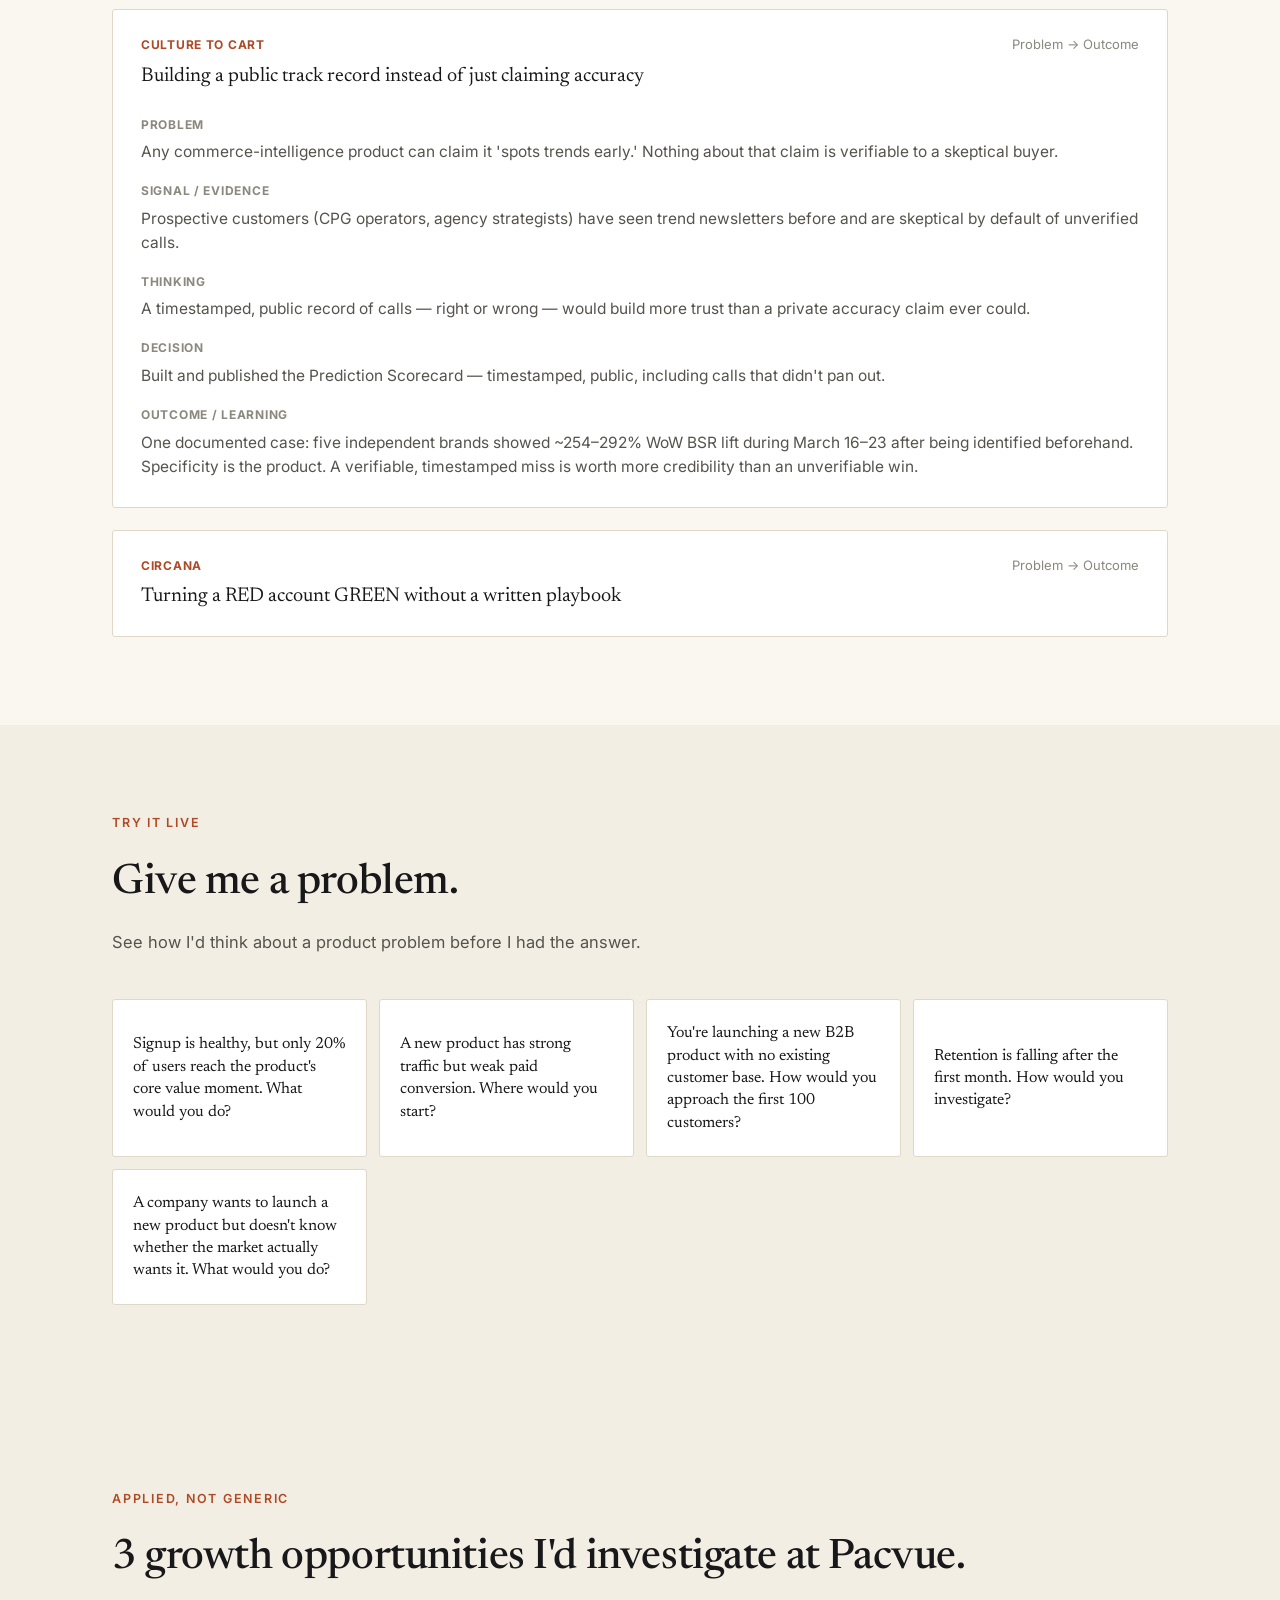
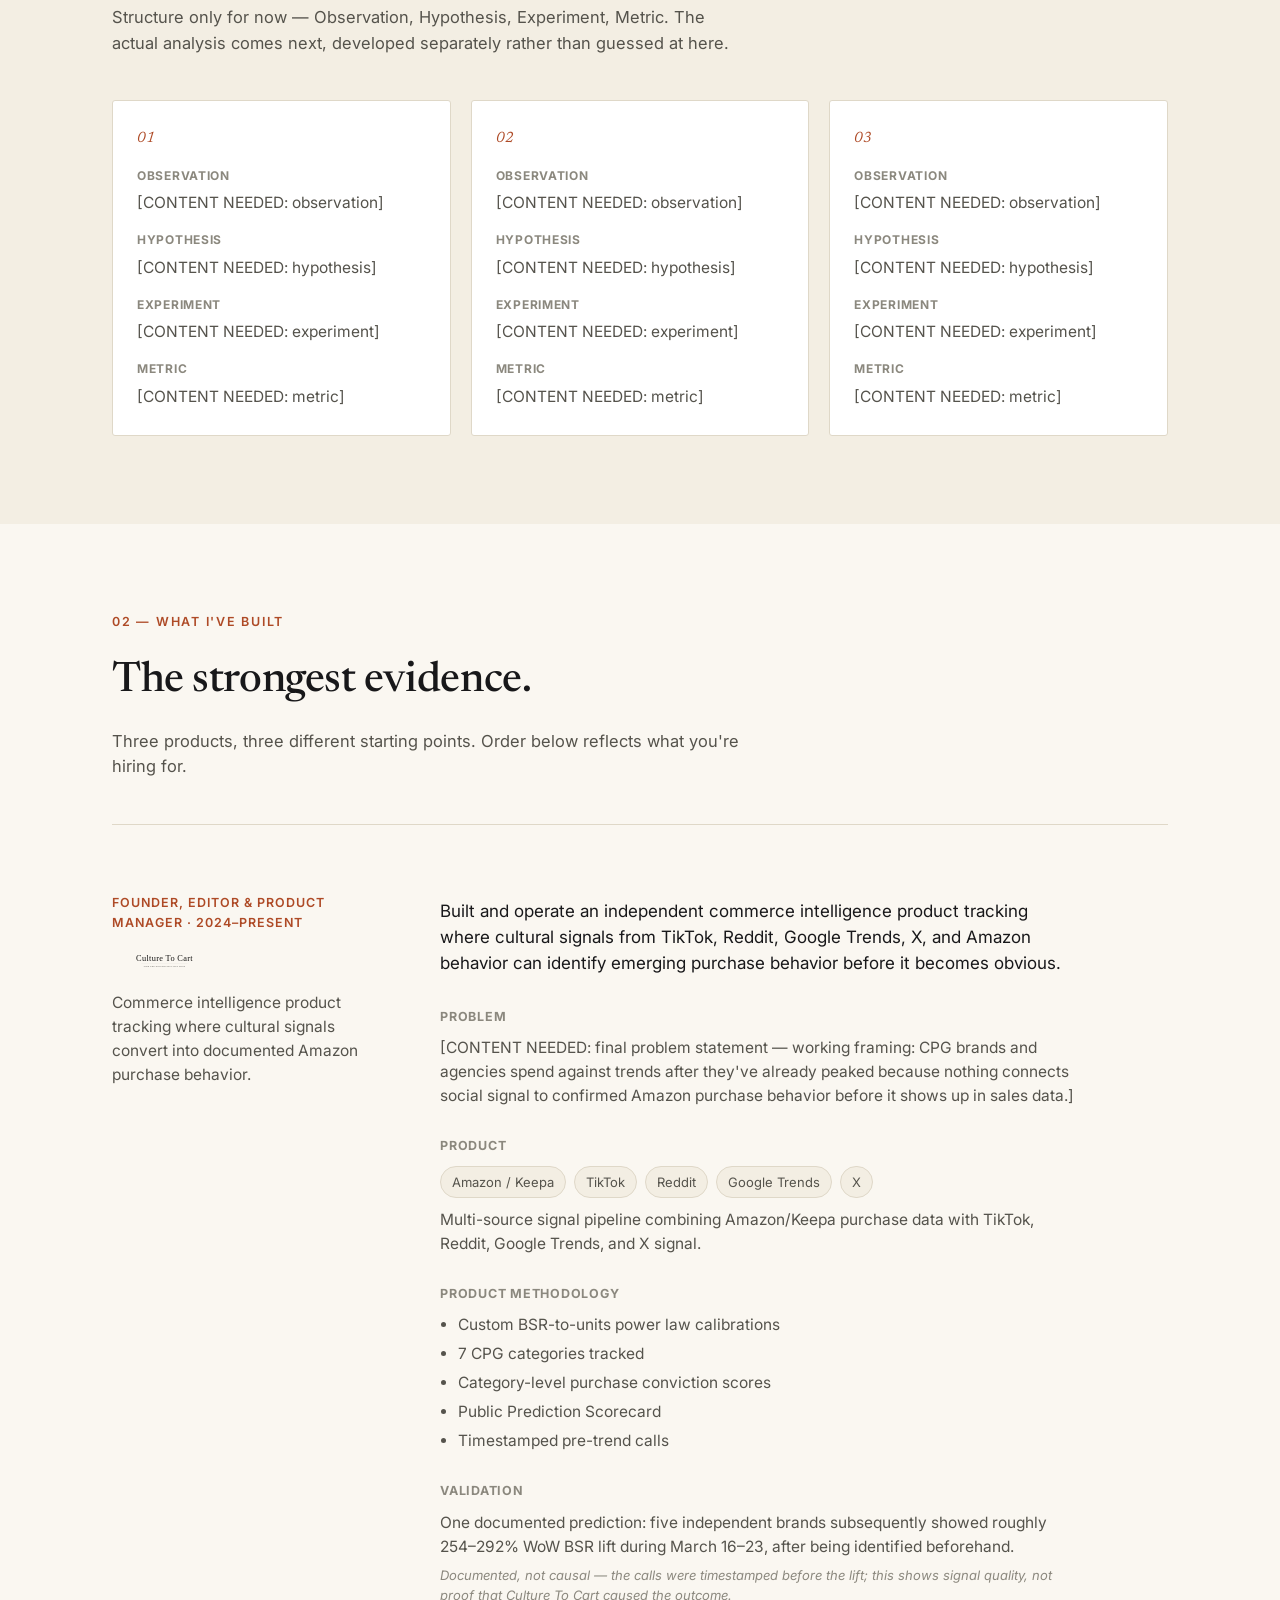
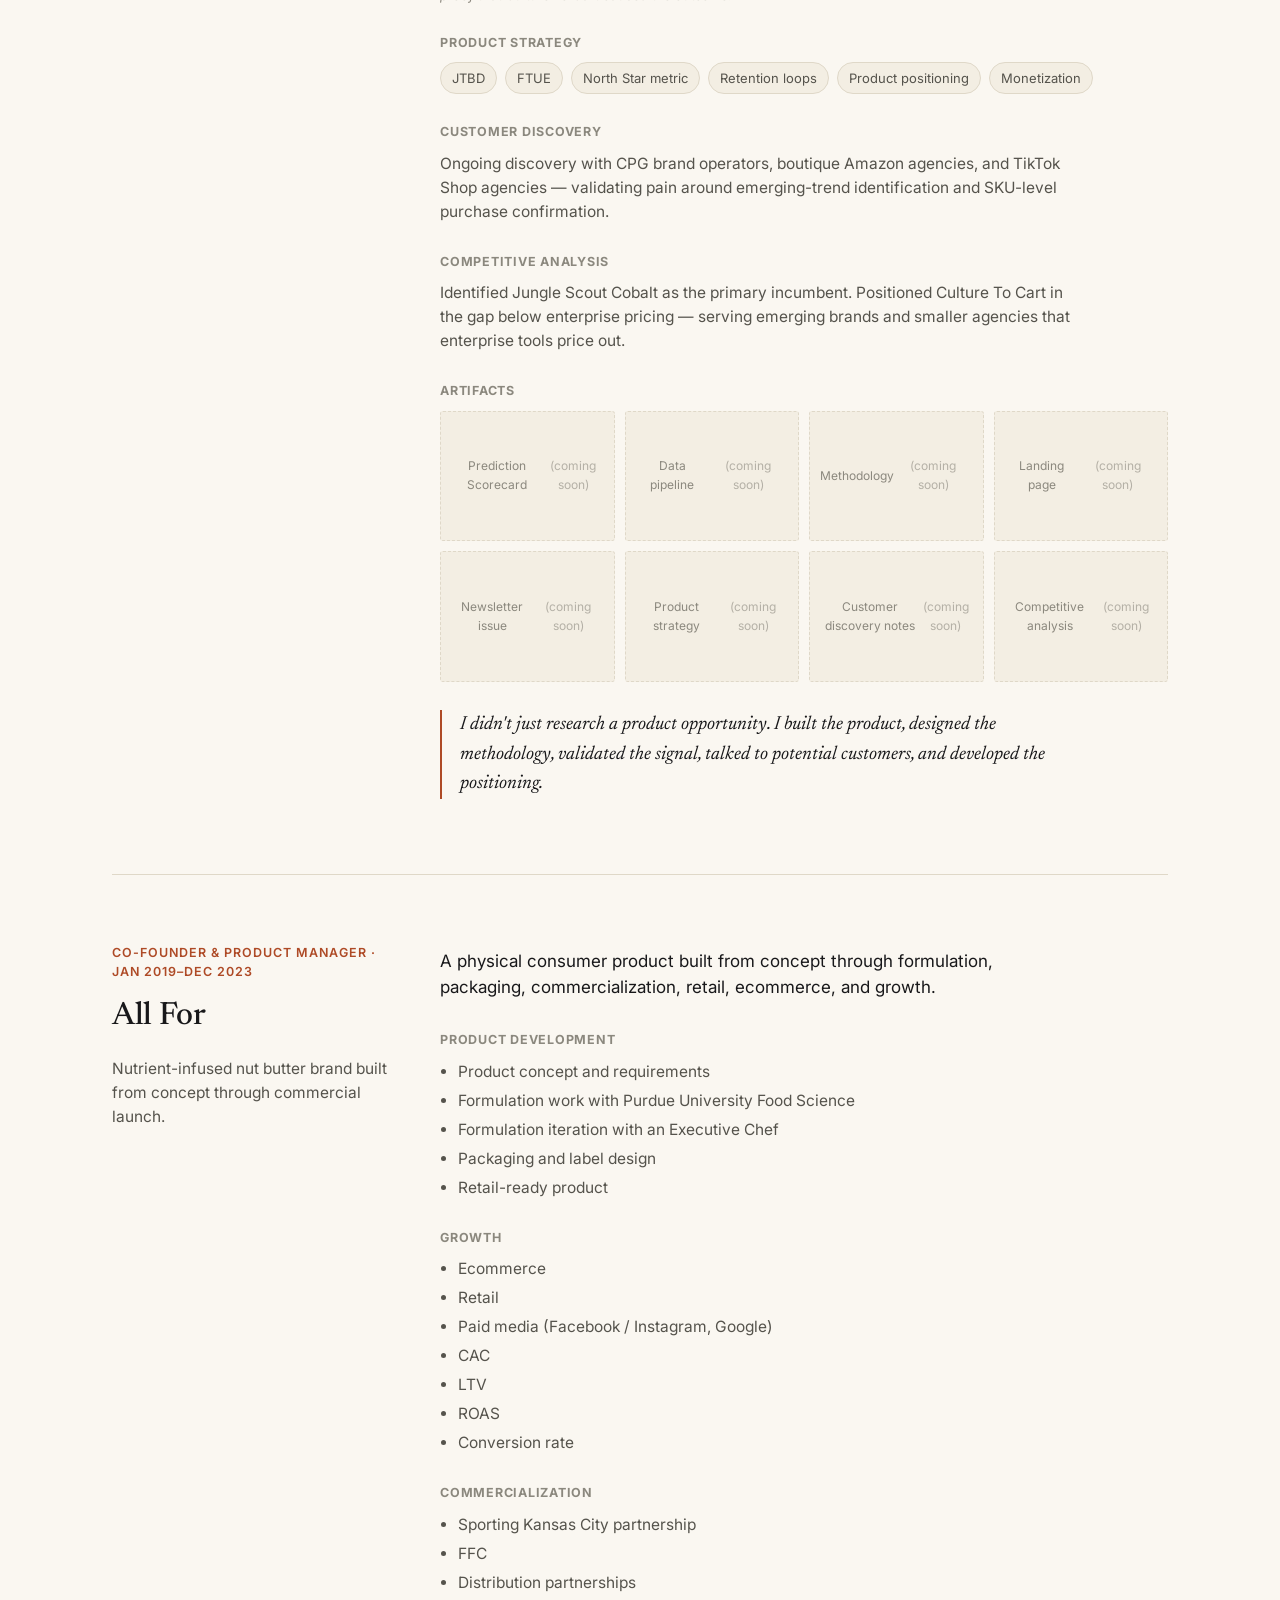
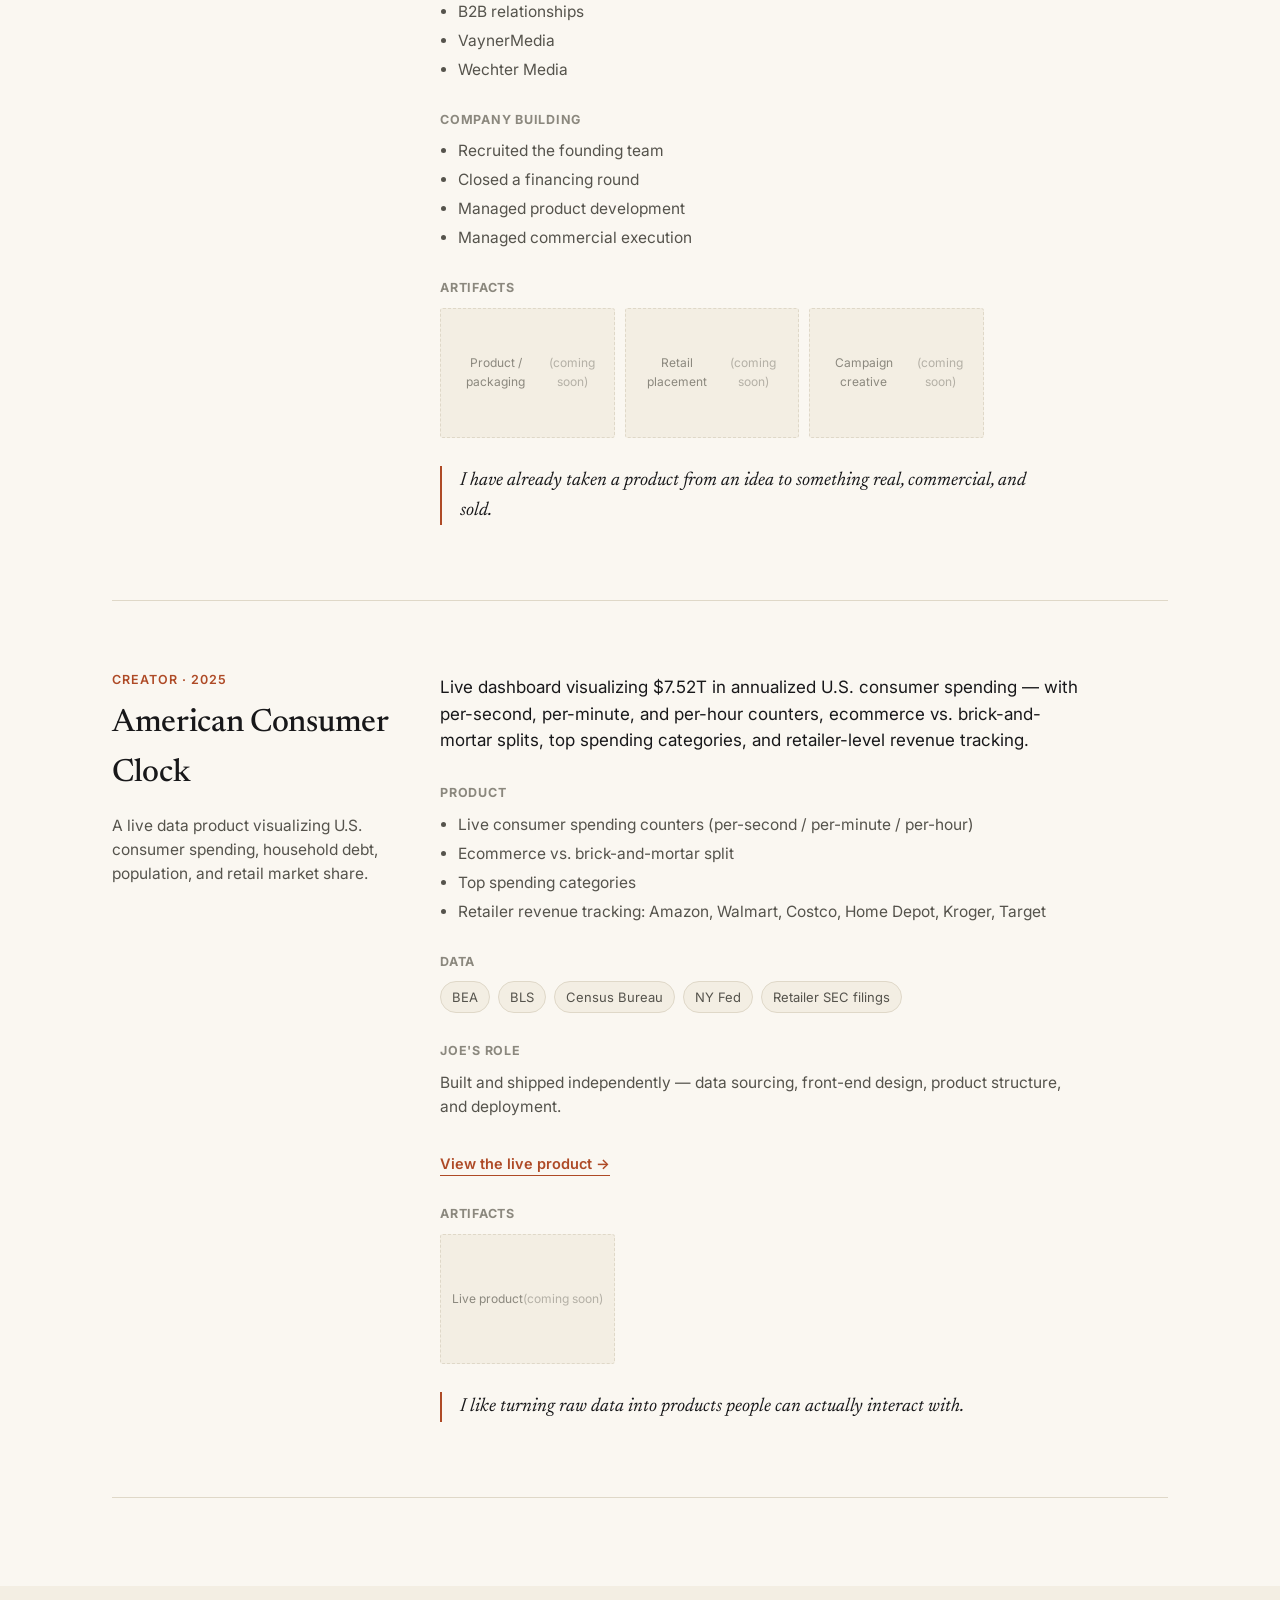
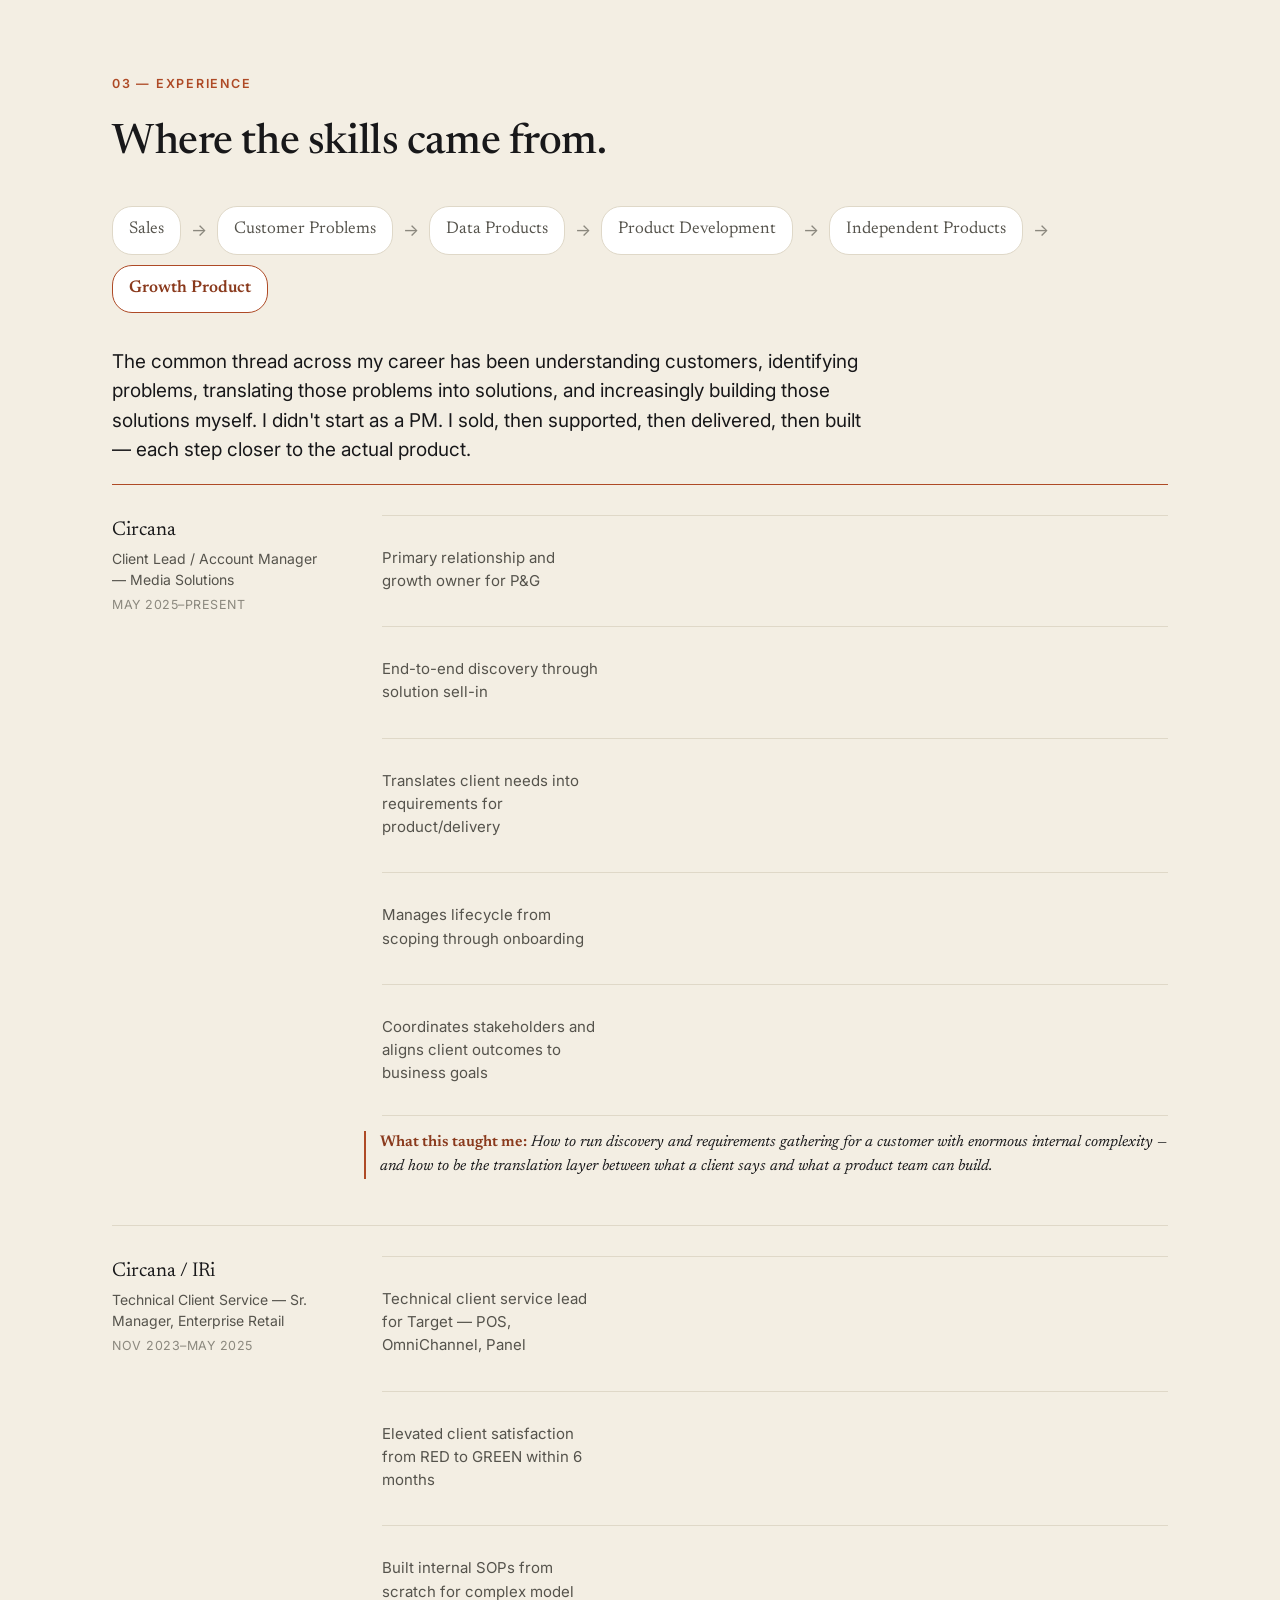
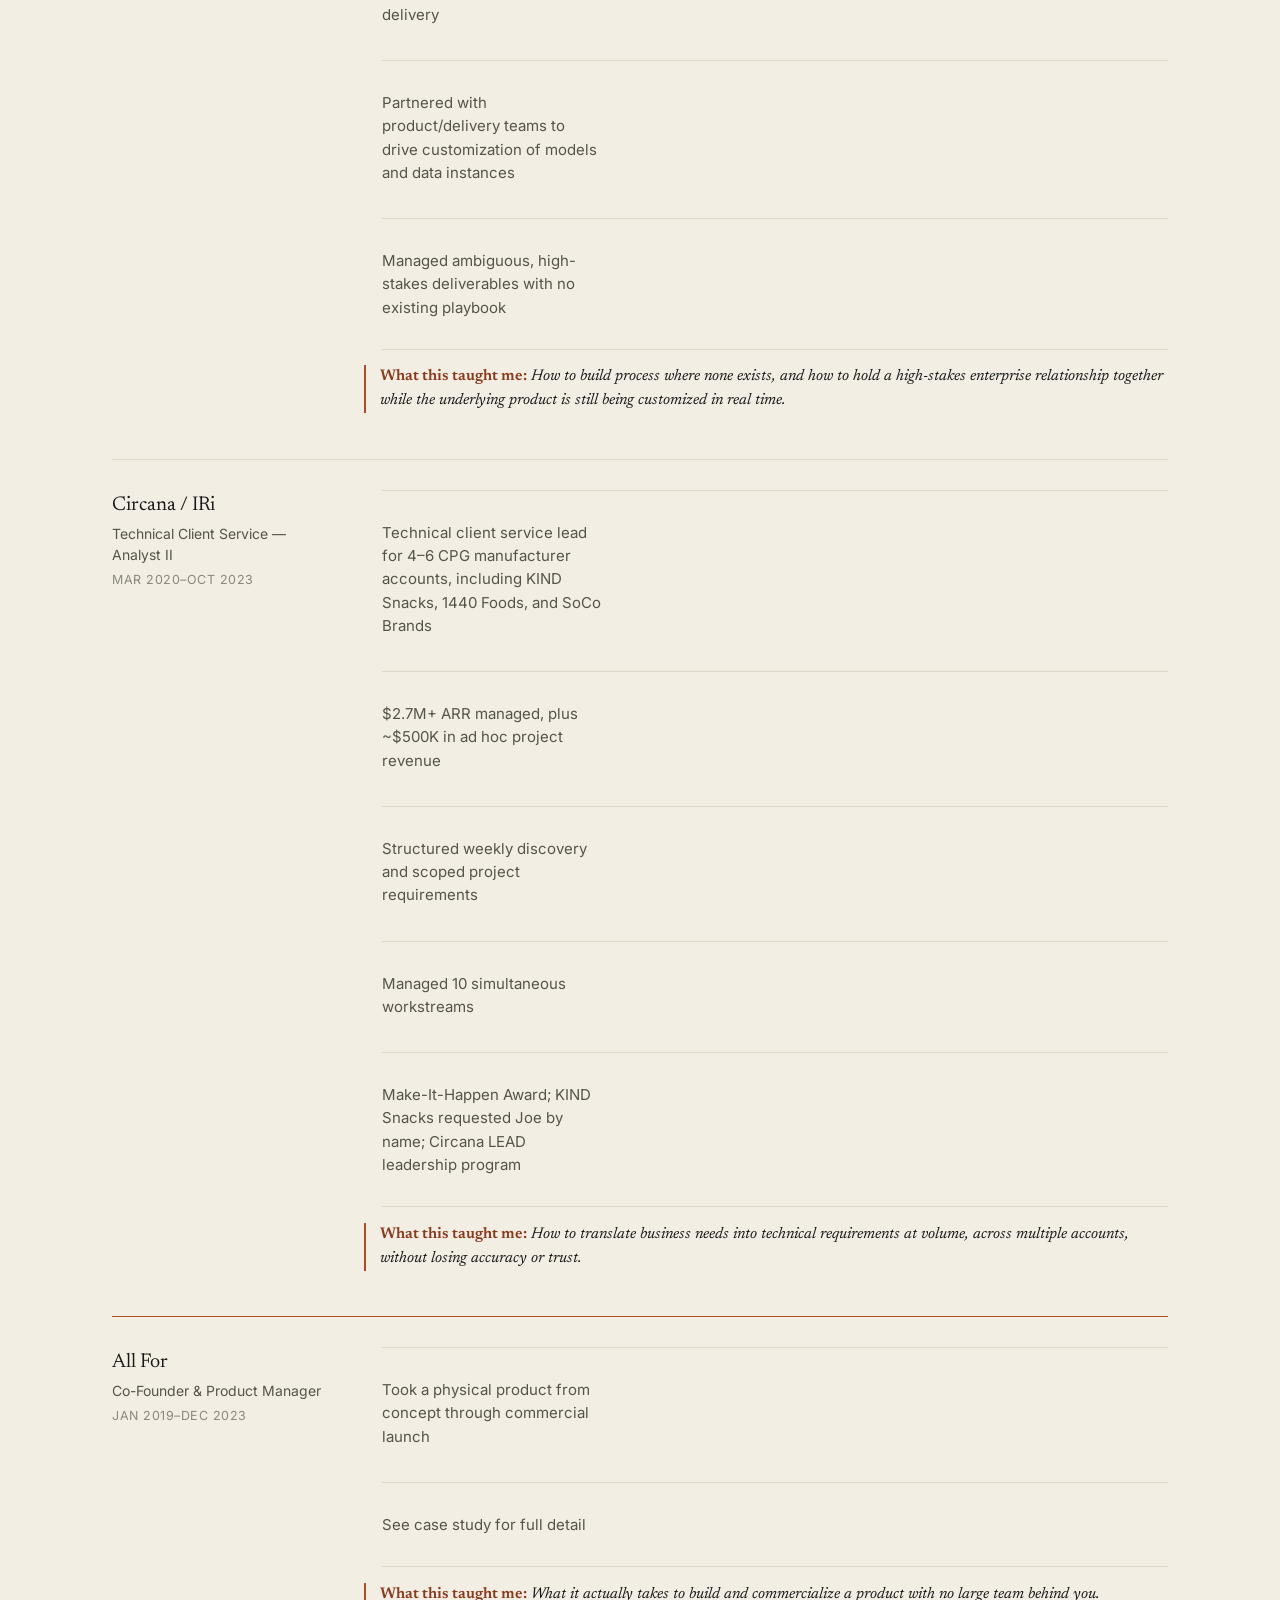
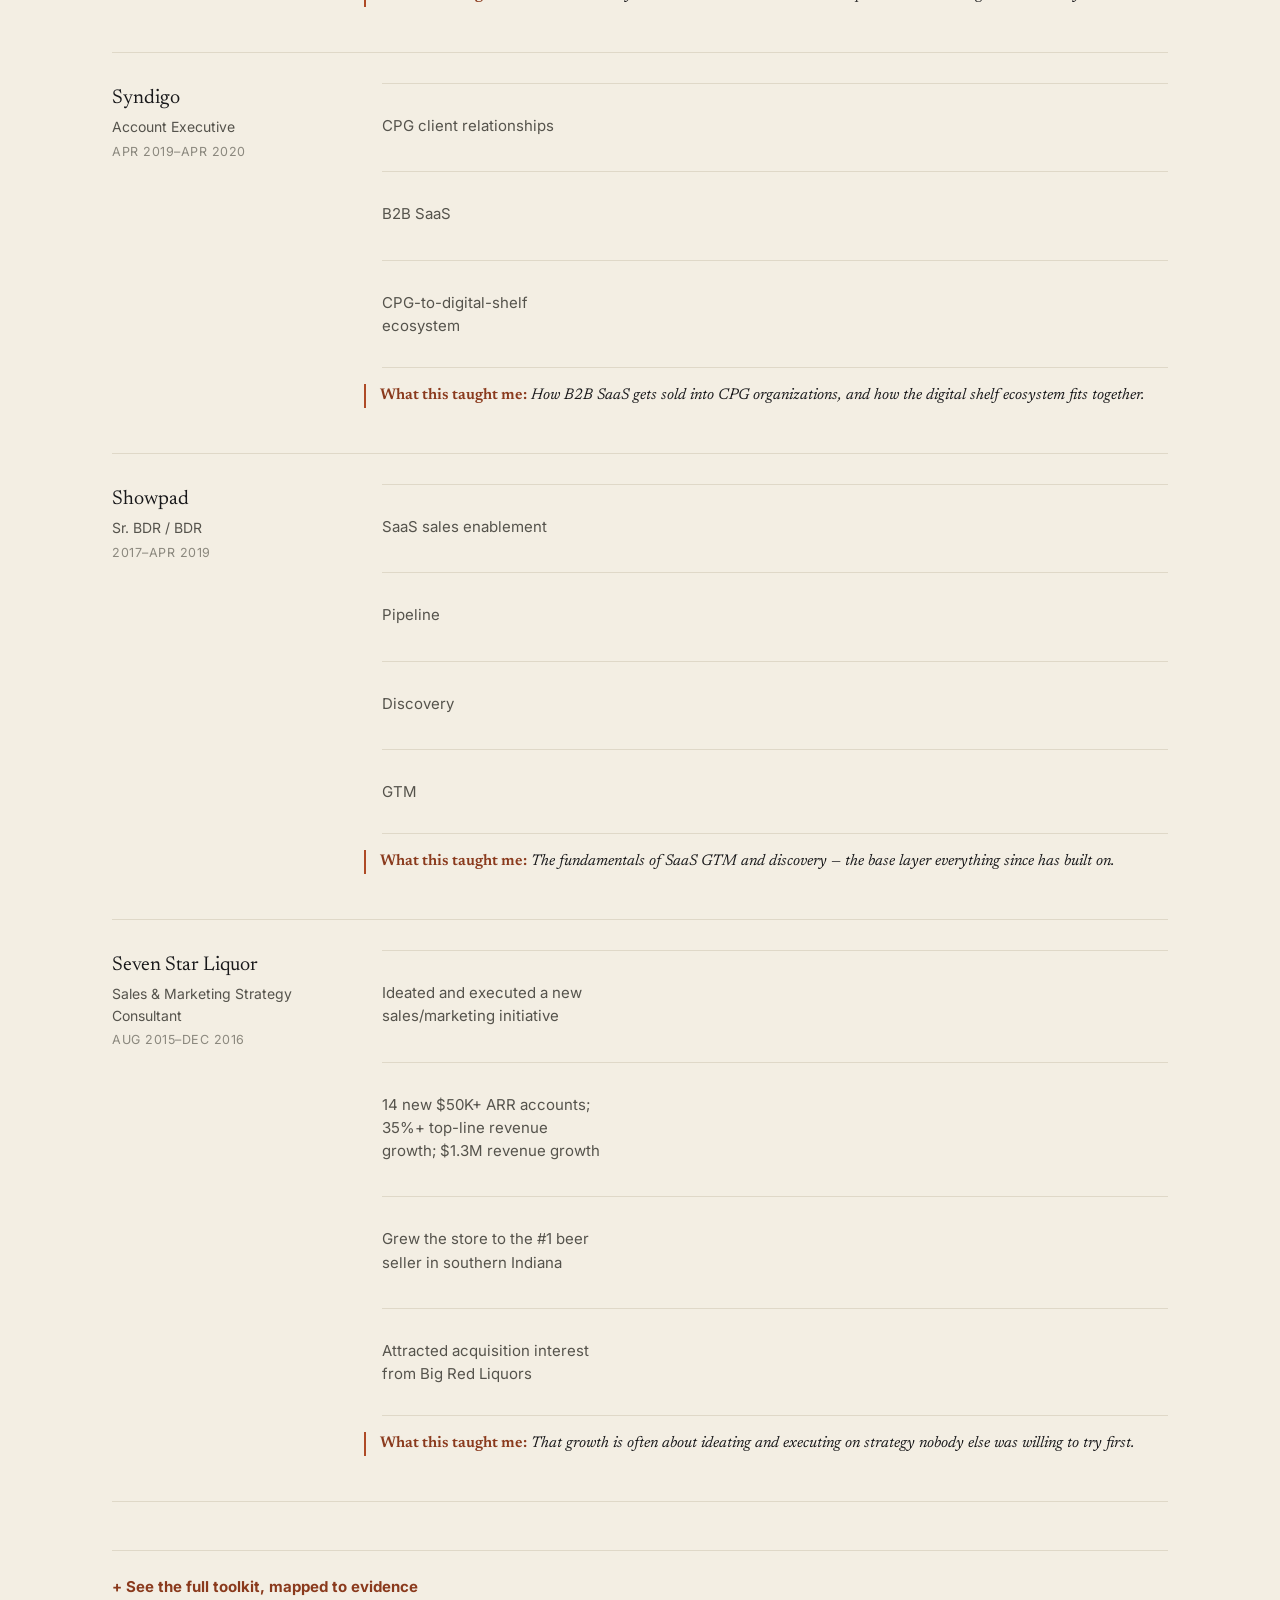
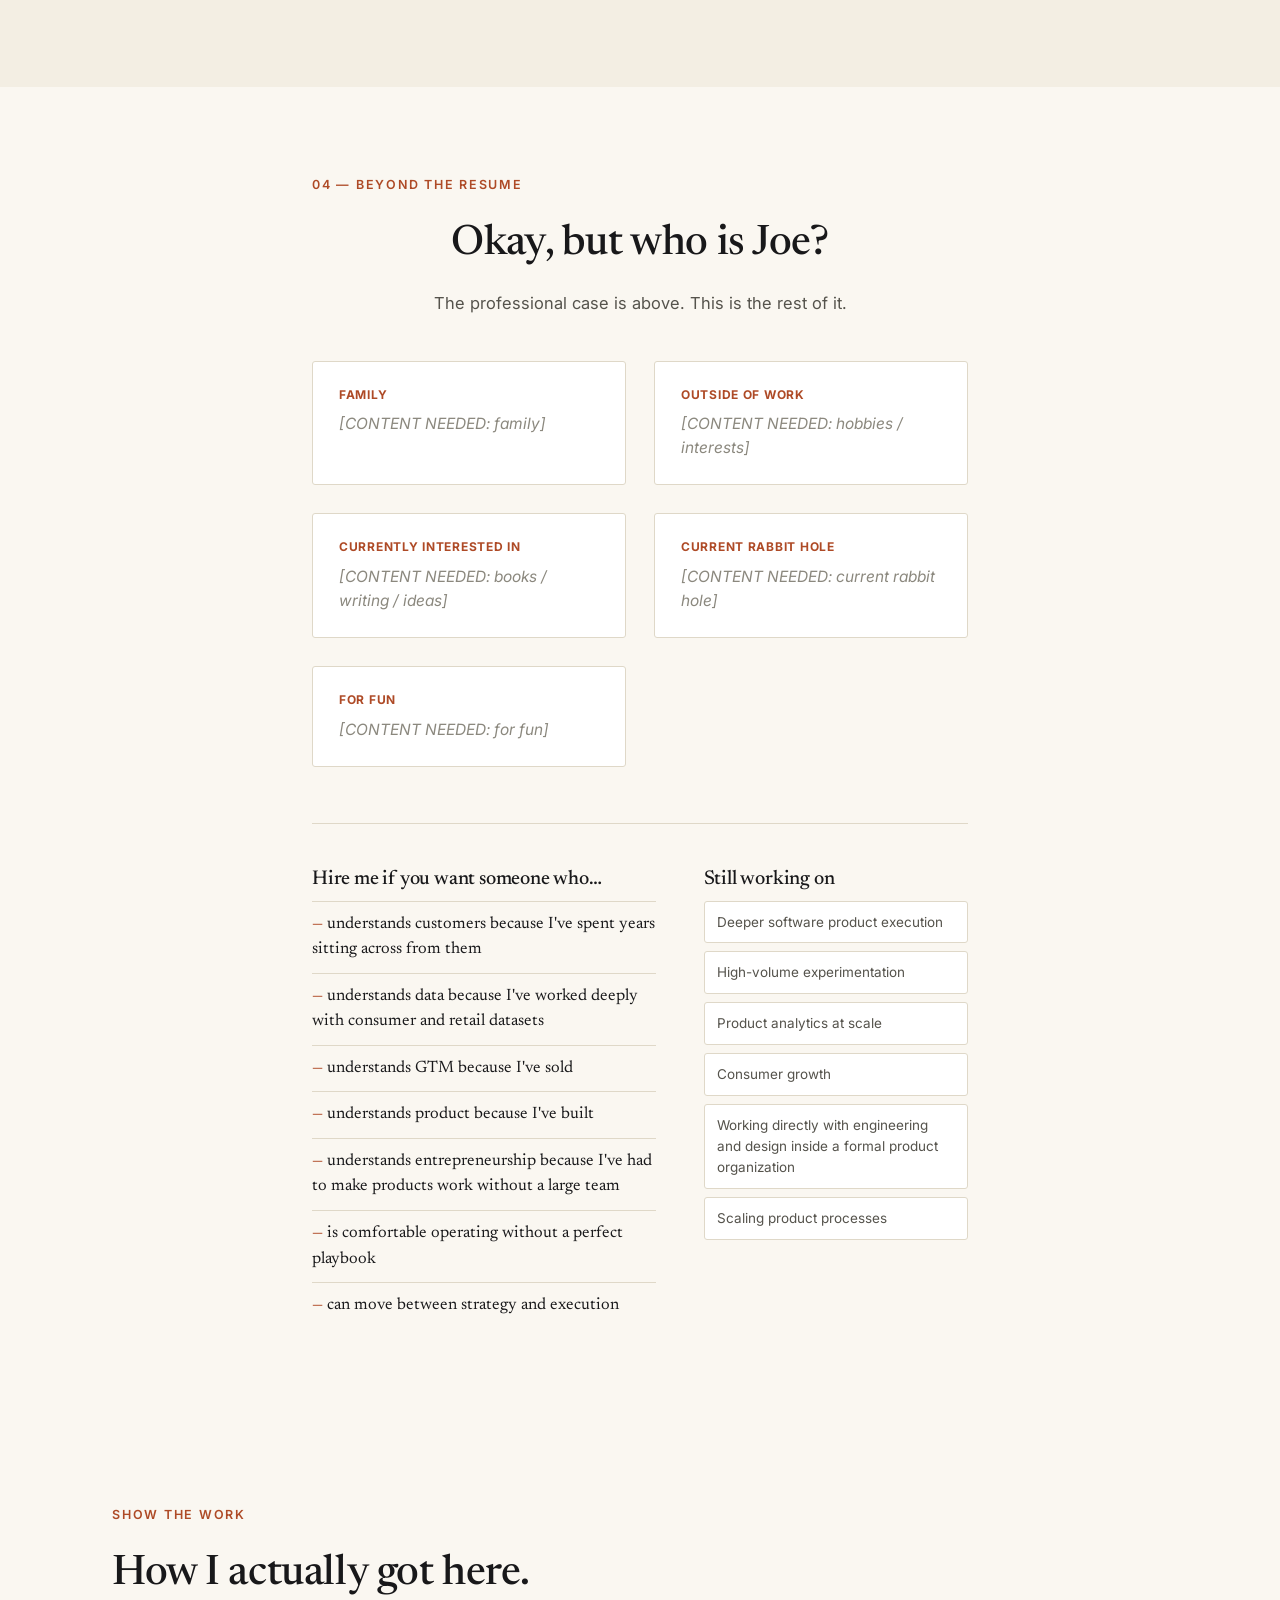
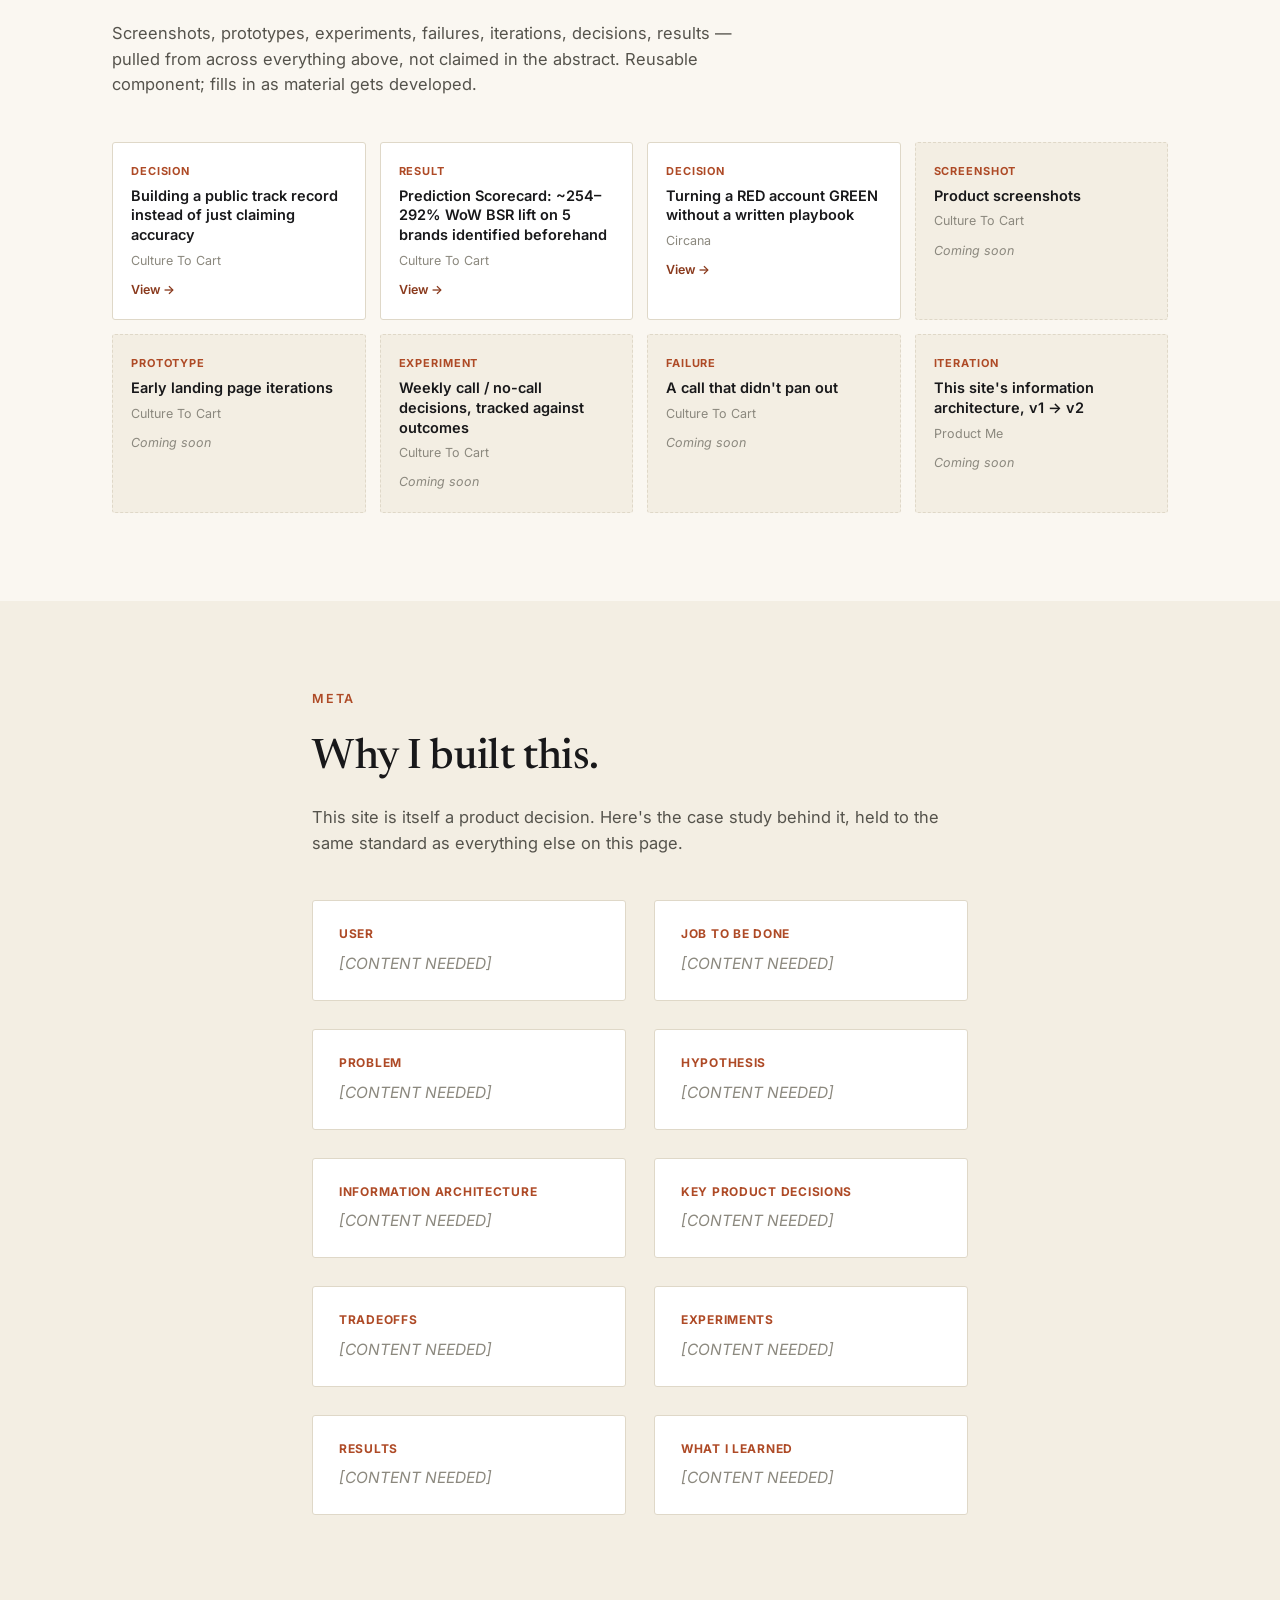
==== commit aa925cbe: "Add files via upload" ====
--- a/index.html
+++ b/index.html
@@ -1,13 +1,19 @@
 <!DOCTYPE html>
 <html lang="en">
 <head>
+<!--
+  Design principle behind this whole page (not shown in the UI):
+  The hiring manager's job-to-be-done is to determine, in 3–5 minutes,
+  whether Joe can think like a Growth PM and whether they want to talk
+  to him. Every major section should serve that JTBD.
+-->
 <meta charset="UTF-8" />
 <meta name="viewport" content="width=device-width, initial-scale=1.0" />
-<title>Joe Laconi — I'm a Growth PM who builds.</title>
-<meta name="description" content="Joe Laconi — Growth PM who builds. Customer discovery, product development, data, GTM, and independently shipped products: Culture To Cart, All For, and American Consumer Clock." />
+<title>Explore Joe Laconi — A Growth PM, who builds.</title>
+<meta name="description" content="Joe Laconi — A Growth PM, who builds. Customer discovery, product development, data, GTM, and independently shipped products: Culture To Cart, All For, and American Consumer Clock." />
 <meta name="robots" content="index, follow" />
 <meta property="og:type" content="website" />
-<meta property="og:title" content="Joe Laconi — I'm a Growth PM who builds." />
+<meta property="og:title" content="Explore Joe Laconi — A Growth PM, who builds." />
 <meta property="og:description" content="Customer discovery, product development, data, GTM, and independently shipped products." />
 <link rel="icon" href="data:,">
 <link rel="preconnect" href="https://fonts.googleapis.com">
@@ -21,9 +27,9 @@
 
 <header class="site-header" id="site-header">
   <div class="wrap header-inner">
-    <a class="brand" href="#top">Joe Laconi</a>
+    <a class="brand" href="#top">Explore Joe Laconi</a>
     <nav class="util-nav" aria-label="Utility">
-      <a href="#resume">Résumé</a>
+      <a href="#resume">Resume</a>
       <a href="#contact" class="nav-cta">Contact</a>
     </nav>
   </div>
@@ -37,7 +43,7 @@
     <li><a href="#how-i-think" data-target="how-i-think"><span class="dot"></span><span class="rail-label">How I Think</span></a></li>
     <li><a href="#work" data-target="work"><span class="dot"></span><span class="rail-label">What I've Built</span></a></li>
     <li><a href="#experience" data-target="experience"><span class="dot"></span><span class="rail-label">Experience</span></a></li>
-    <li><a href="#beyond" data-target="beyond"><span class="dot"></span><span class="rail-label">Beyond the Résumé</span></a></li>
+    <li><a href="#beyond" data-target="beyond"><span class="dot"></span><span class="rail-label">Beyond the Resume</span></a></li>
   </ul>
 </nav>
 
@@ -46,24 +52,19 @@
   <!-- ============ HERO ============ -->
   <section class="hero" id="top">
     <div class="wrap">
-      <h1 class="hero-title">I'm a Growth PM<br>who builds.</h1>
+      <h1 class="hero-title">A Growth PM,<br>who builds.</h1>
       <p class="hero-lede">
         My path runs through customer discovery, product development, data and analytics, and GTM —
         and for the last two years I've also been independently building and launching products,
         not just advising on them.
       </p>
-      <div class="hero-actions">
-        <a href="#how-i-think" class="btn btn-primary">See how I think</a>
-        <a href="#work" class="btn btn-ghost">See what I've built</a>
-      </div>
-    </div>
-  </section>
-
-  <!-- ============ START HERE ============ -->
-  <section class="section start-here" id="start">
-    <div class="wrap">
-      <p class="eyebrow">Start here</p>
-      <h2 class="section-title">Four steps. Same order I'd walk you through it in person.</h2>
+    </div>
+  </section>
+
+  <!-- ============ START HERE (primary navigation) ============ -->
+  <section class="start-here" id="start">
+    <div class="wrap">
+      <p class="start-here-label">Start here</p>
       <div class="start-grid" id="start-grid">
         <a href="#how-i-think" class="start-card" data-track="start_here" data-id="how-i-think">
           <span class="start-num">01</span>
@@ -82,7 +83,7 @@
         </a>
         <a href="#beyond" class="start-card" data-track="start_here" data-id="beyond">
           <span class="start-num">04</span>
-          <span class="start-label">Beyond the Résumé</span>
+          <span class="start-label">Beyond the Resume</span>
           <span class="start-desc">Meet the person.</span>
         </a>
       </div>
@@ -92,6 +93,7 @@
   <!-- ============ ROLE FOCUS (compact) ============ -->
   <section class="section focus-strip" id="focus">
     <div class="wrap">
+      <p class="company-banner" id="company-banner" hidden></p>
       <p class="focus-label">Reading this for a specific kind of role? Focus the page — same evidence, different emphasis.</p>
       <div class="role-grid" id="role-grid" role="group" aria-label="Choose a hiring focus"></div>
       <div class="role-summary" id="role-summary"></div>
@@ -116,6 +118,16 @@
       <p class="section-sub">See how I'd think about a product problem before I had the answer.</p>
       <div class="scenario-grid" id="scenario-grid" role="group" aria-label="Choose a scenario"></div>
       <div class="scenario-output" id="scenario-output" hidden></div>
+    </div>
+  </section>
+
+  <!-- ============ COMPANY-SPECIFIC TEARDOWN ============ -->
+  <section class="section alt opportunities-section" id="opportunities" hidden>
+    <div class="wrap">
+      <p class="eyebrow">Applied, not generic</p>
+      <h2 class="section-title" id="opportunities-title">Growth opportunities I'd investigate.</h2>
+      <p class="section-sub">Structure only for now — Observation, Hypothesis, Experiment, Metric. The actual analysis comes next, developed separately rather than guessed at here.</p>
+      <div class="opportunities-grid" id="opportunities-grid"></div>
     </div>
   </section>
 
@@ -147,7 +159,7 @@
   <!-- ============ BEYOND THE RESUME ============ -->
   <section class="section beyond-resume" id="beyond">
     <div class="wrap wrap-narrow">
-      <p class="eyebrow">04 — Beyond the Résumé</p>
+      <p class="eyebrow">04 — Beyond the Resume</p>
       <h2 class="section-title" id="beyond-headline">Okay, but who is Joe?</h2>
       <p class="section-sub" id="beyond-intro"></p>
       <div class="personal-grid" id="personal-grid"></div>
@@ -165,16 +177,36 @@
     </div>
   </section>
 
+  <!-- ============ SHOW YOUR WORK ============ -->
+  <section class="section evidence-section" id="show-work">
+    <div class="wrap">
+      <p class="eyebrow">Show the work</p>
+      <h2 class="section-title">How I actually got here.</h2>
+      <p class="section-sub">Screenshots, prototypes, experiments, failures, iterations, decisions, results — pulled from across everything above, not claimed in the abstract. Reusable component; fills in as material gets developed.</p>
+      <div class="evidence-grid" id="evidence-grid"></div>
+    </div>
+  </section>
+
+  <!-- ============ WHY I BUILT THIS ============ -->
+  <section class="section alt why-built-section" id="why-built">
+    <div class="wrap wrap-narrow">
+      <p class="eyebrow">Meta</p>
+      <h2 class="section-title" id="why-built-headline">Why I built this.</h2>
+      <p class="section-sub" id="why-built-intro"></p>
+      <div class="personal-grid why-built-grid" id="why-built-grid"></div>
+    </div>
+  </section>
+
   <!-- ============ RESUME ============ -->
   <section class="section resume-section" id="resume">
     <div class="wrap">
-      <p class="eyebrow">Prefer it as a résumé?</p>
-      <h2 class="section-title">Résumé.</h2>
+      <p class="eyebrow">Prefer it as a resume?</p>
+      <h2 class="section-title">Resume.</h2>
       <p class="section-sub">Same underlying experience, reordered by focus. Or skip straight to the PDF.</p>
-      <div class="resume-modes" id="resume-modes" role="group" aria-label="Choose a résumé view"></div>
+      <div class="resume-modes" id="resume-modes" role="group" aria-label="Choose a resume view"></div>
       <ol class="timeline resume-timeline" id="resume-timeline"></ol>
       <div class="resume-download">
-        <a href="#" class="btn btn-ghost" id="resume-pdf-link">Download PDF résumé</a>
+        <a href="#" class="btn btn-ghost" id="resume-pdf-link">Download PDF resume</a>
       </div>
     </div>
   </section>
@@ -188,7 +220,7 @@
       <div class="contact-actions">
         <a href="#" id="contact-email" class="btn btn-primary">Email Joe</a>
         <a href="#" id="contact-linkedin" class="btn btn-ghost" target="_blank" rel="noopener">LinkedIn</a>
-        <a href="#resume" class="btn btn-ghost">Résumé</a>
+        <a href="#resume" class="btn btn-ghost">Resume</a>
       </div>
     </div>
   </section>
--- a/css/style.css
+++ b/css/style.css
@@ -192,8 +192,7 @@
 
 /* ---------- hero ---------- */
 .hero {
-  padding: 110px 0 70px;
-  border-bottom: 1px solid var(--rule-soft);
+  padding: 110px 0 48px;
 }
 .hero-title {
   font-size: clamp(52px, 9vw, 96px);
@@ -311,41 +310,68 @@
   color: var(--ink-soft);
 }
 
-/* ---------- start here ---------- */
-.start-here { padding-top: 56px; padding-bottom: 72px; }
-.start-here .section-title { max-width: 620px; }
+/* ---------- start here (the primary navigation) ---------- */
+.start-here {
+  padding: 8px 0 64px;
+  border-top: 2px solid var(--ink);
+}
+.start-here-label {
+  font-family: var(--sans);
+  font-size: 14px;
+  font-weight: 700;
+  letter-spacing: 0.18em;
+  text-transform: uppercase;
+  color: var(--accent);
+  margin: 28px 0 20px;
+}
 .start-grid {
-  margin-top: 40px;
   display: grid;
   grid-template-columns: repeat(4, 1fr);
   gap: 1px;
   background: var(--rule);
   border: 1px solid var(--rule);
+  border-bottom: 2px solid var(--ink);
 }
 .start-card {
   background: var(--paper);
-  padding: 28px 22px;
+  padding: 40px 26px;
   display: flex;
   flex-direction: column;
-  gap: 8px;
-  transition: background 0.15s ease;
-}
-.start-card:hover { background: var(--accent-soft); }
+  gap: 12px;
+  transition: background 0.15s ease, transform 0.15s ease;
+}
+.start-card:hover { background: var(--accent-soft); transform: translateY(-2px); }
 .start-num {
   font-family: var(--serif);
   font-style: italic;
-  font-size: 15px;
+  font-size: 34px;
   color: var(--accent);
+  line-height: 1;
 }
 .start-label {
-  font-weight: 700;
-  font-size: 16px;
+  font-family: var(--serif);
+  font-weight: 500;
+  font-size: 25px;
   color: var(--ink);
+  line-height: 1.15;
 }
 .start-desc {
-  font-size: 13.5px;
+  font-size: 14.5px;
   color: var(--ink-soft);
   line-height: 1.4;
+}
+
+/* ---------- company banner ---------- */
+.company-banner {
+  display: inline-block;
+  font-size: 13px;
+  font-weight: 600;
+  color: var(--accent-ink);
+  background: var(--accent-soft);
+  border: 1px solid var(--accent);
+  padding: 6px 14px;
+  border-radius: 20px;
+  margin: 0 0 24px;
 }
 
 /* ---------- focus strip (compact role selector) ---------- */
@@ -465,6 +491,28 @@
 .decision-row p, .decision-row ul { margin: 0; color: var(--ink-soft); font-size: 15.5px; }
 .decision-row ul { padding-left: 18px; }
 
+/* ---------- company teardown (opportunities) ---------- */
+.opportunities-grid {
+  display: grid;
+  grid-template-columns: repeat(3, 1fr);
+  gap: 20px;
+}
+.opportunity-card {
+  background: var(--white);
+  border: 1px solid var(--rule);
+  border-radius: var(--radius);
+  padding: 26px 24px;
+}
+.opportunity-num {
+  font-family: var(--serif);
+  font-style: italic;
+  color: var(--accent);
+  font-size: 15px;
+  margin: 0 0 16px;
+}
+.opportunity-card .decision-row { margin-bottom: 16px; }
+.opportunity-card .decision-row:last-child { margin-bottom: 0; }
+
 /* ---------- give me a problem ---------- */
 .scenario-grid {
   display: grid;
@@ -641,6 +689,41 @@
 .closing-lists .learning-list { grid-template-columns: 1fr; gap: 8px; }
 .closing-lists .learning-list li { font-size: 13.5px; padding: 10px 12px; }
 
+/* ---------- show your work (evidence gallery) ---------- */
+.evidence-grid {
+  display: grid;
+  grid-template-columns: repeat(auto-fill, minmax(220px, 1fr));
+  gap: 14px;
+}
+.evidence-card {
+  display: flex;
+  flex-direction: column;
+  gap: 6px;
+  padding: 20px 18px;
+  border-radius: var(--radius);
+  background: var(--paper-alt);
+  border: 1px dashed var(--rule);
+  transition: border-color 0.15s ease, transform 0.15s ease;
+}
+.evidence-card.available {
+  background: var(--white);
+  border: 1px solid var(--rule);
+  cursor: pointer;
+}
+.evidence-card.available:hover { border-color: var(--accent); transform: translateY(-2px); }
+.evidence-type {
+  font-size: 11px;
+  font-weight: 700;
+  letter-spacing: 0.08em;
+  text-transform: uppercase;
+  color: var(--accent);
+}
+.evidence-label { font-size: 14.5px; font-weight: 600; color: var(--ink); line-height: 1.35; }
+.evidence-source { font-size: 12.5px; color: var(--ink-faint); }
+.evidence-status { font-size: 12.5px; font-weight: 600; color: var(--ink-soft); margin-top: 4px; }
+.evidence-card.available .evidence-status { color: var(--accent-ink); }
+.evidence-card.placeholder .evidence-status { color: var(--ink-faint); font-style: italic; font-weight: 400; }
+
 /* ---------- resume section ---------- */
 .resume-modes { display: flex; gap: 10px; margin-bottom: 36px; flex-wrap: wrap; }
 .resume-mode-btn {
@@ -683,13 +766,19 @@
   .learning-list { grid-template-columns: 1fr; }
   .start-grid { grid-template-columns: 1fr 1fr; }
   .closing-lists { grid-template-columns: 1fr; gap: 32px; }
+  .opportunities-grid { grid-template-columns: 1fr; }
 }
 
 @media (max-width: 720px) {
-  .wrap { padding: 0 20px 0 20px; padding-right: 44px; }
+  .wrap { padding: 0 20px; }
+  main .wrap { padding-right: 44px; }
   .side-rail { right: 8px; }
   .side-rail .dot { width: 6px; height: 6px; }
   .side-rail ul { gap: 16px; }
+  .brand { font-size: 15px; }
+  .util-nav { gap: 12px; }
+  .util-nav a { font-size: 13px; }
+  .nav-cta { padding: 6px 10px; }
   .hero { padding: 56px 0 40px; }
   .section { padding: 48px 0; }
   .proof-list { grid-template-columns: 1fr; }
@@ -699,4 +788,5 @@
   .role-grid { grid-template-columns: 1fr 1fr; }
   .start-grid { grid-template-columns: 1fr; }
   .start-here { padding-top: 40px; }
-}
+  .evidence-grid { grid-template-columns: 1fr 1fr; }
+}
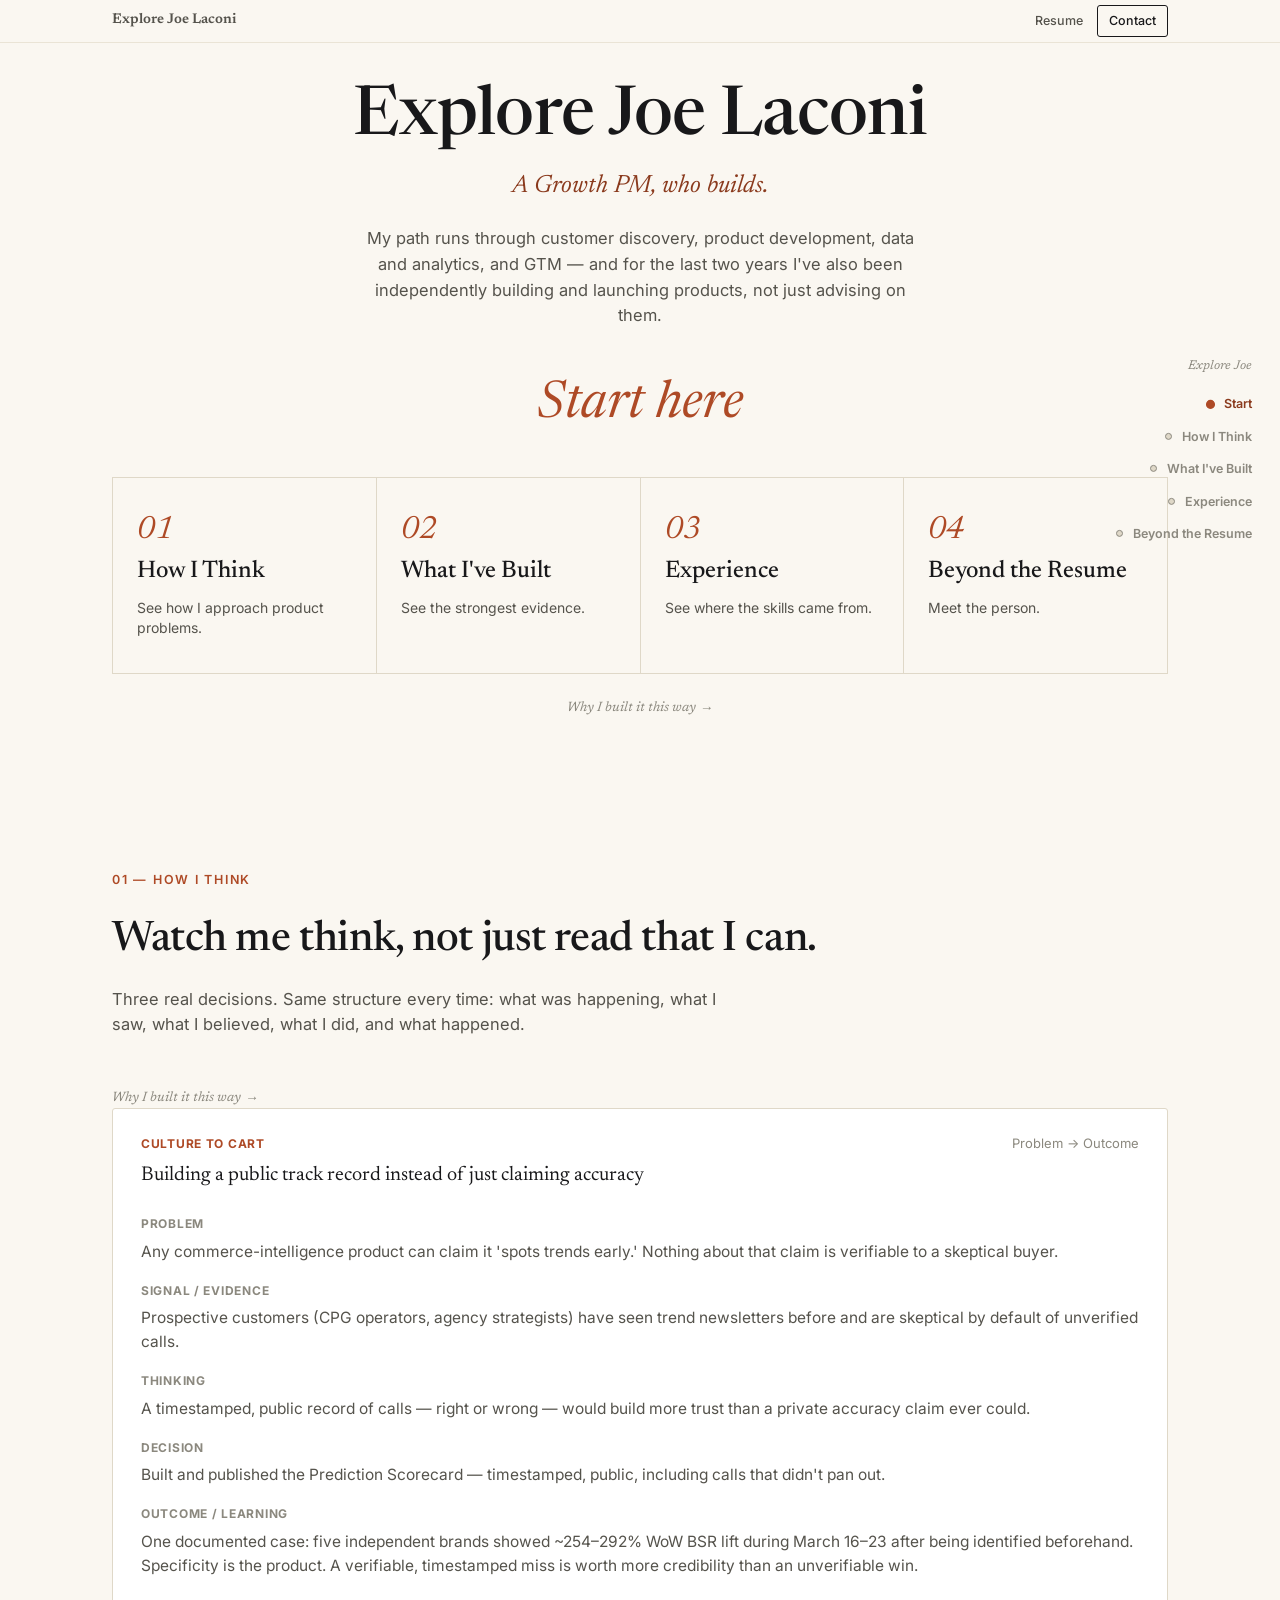
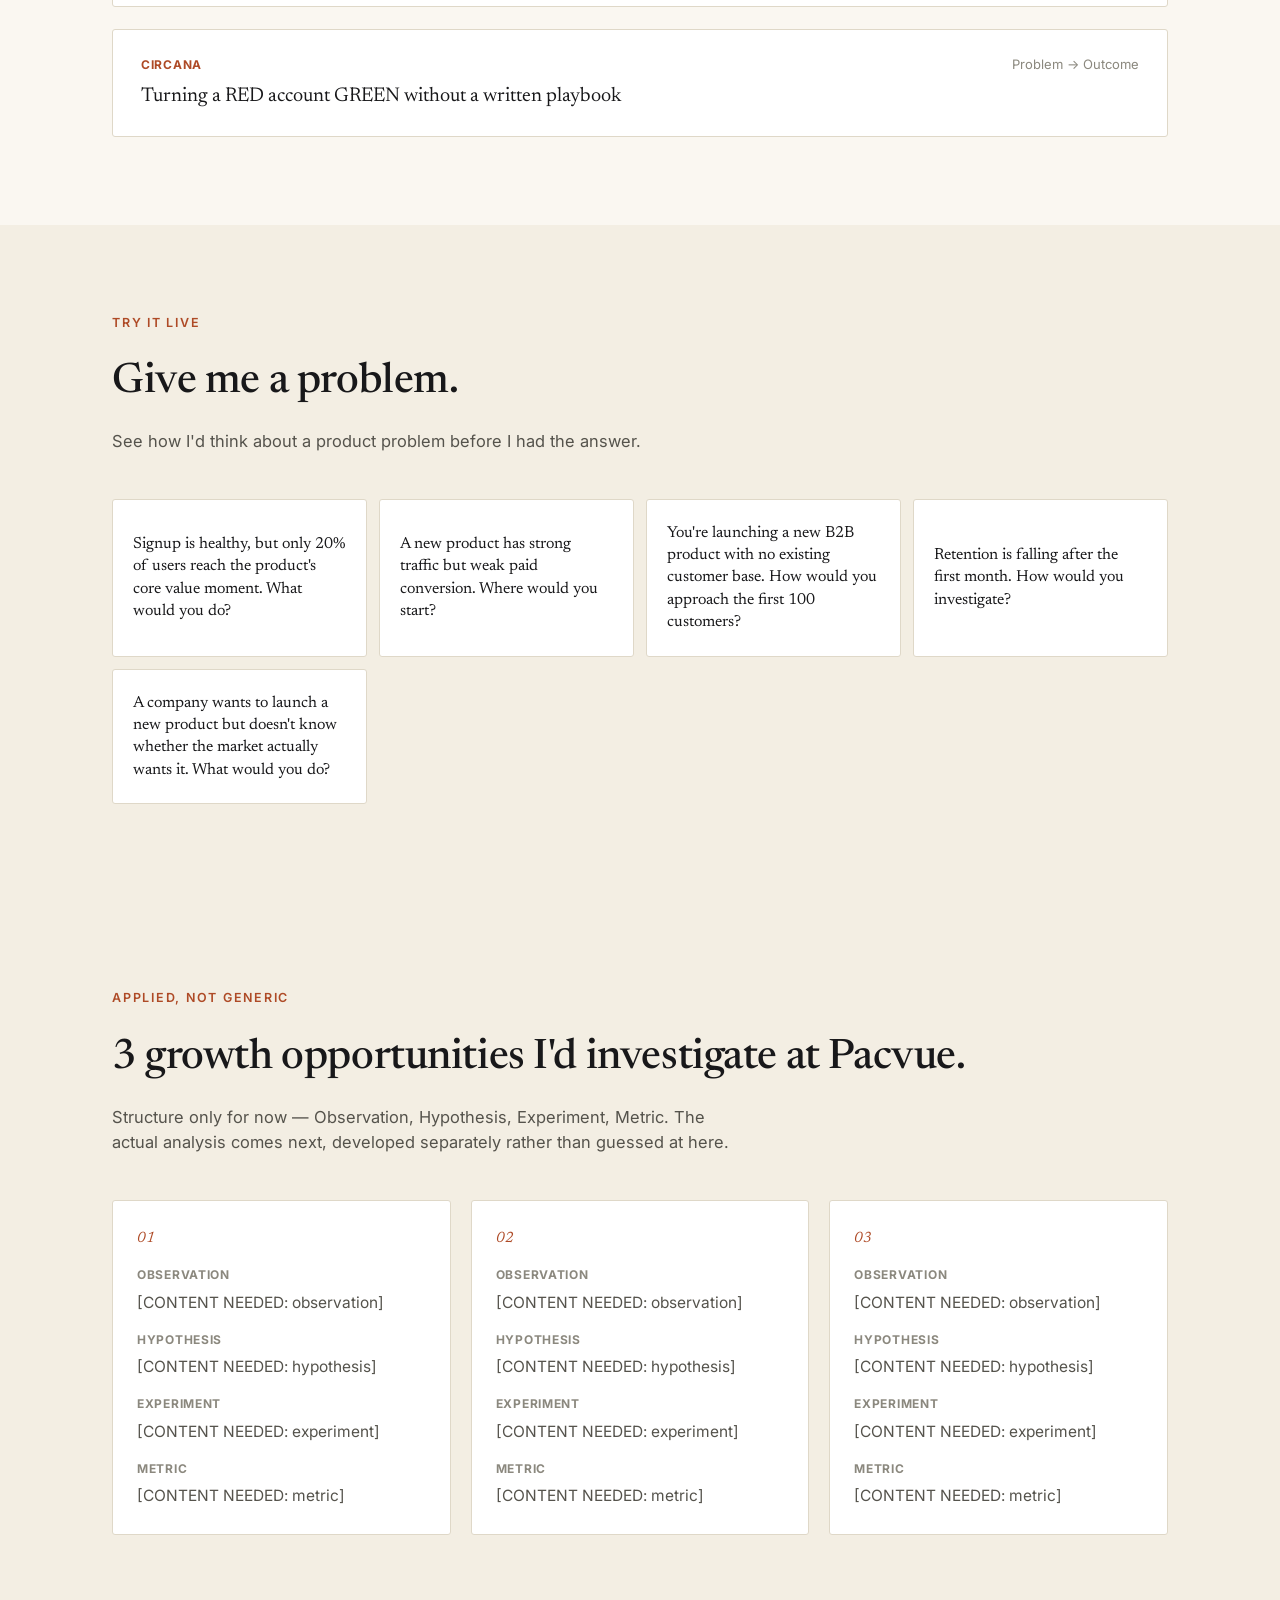
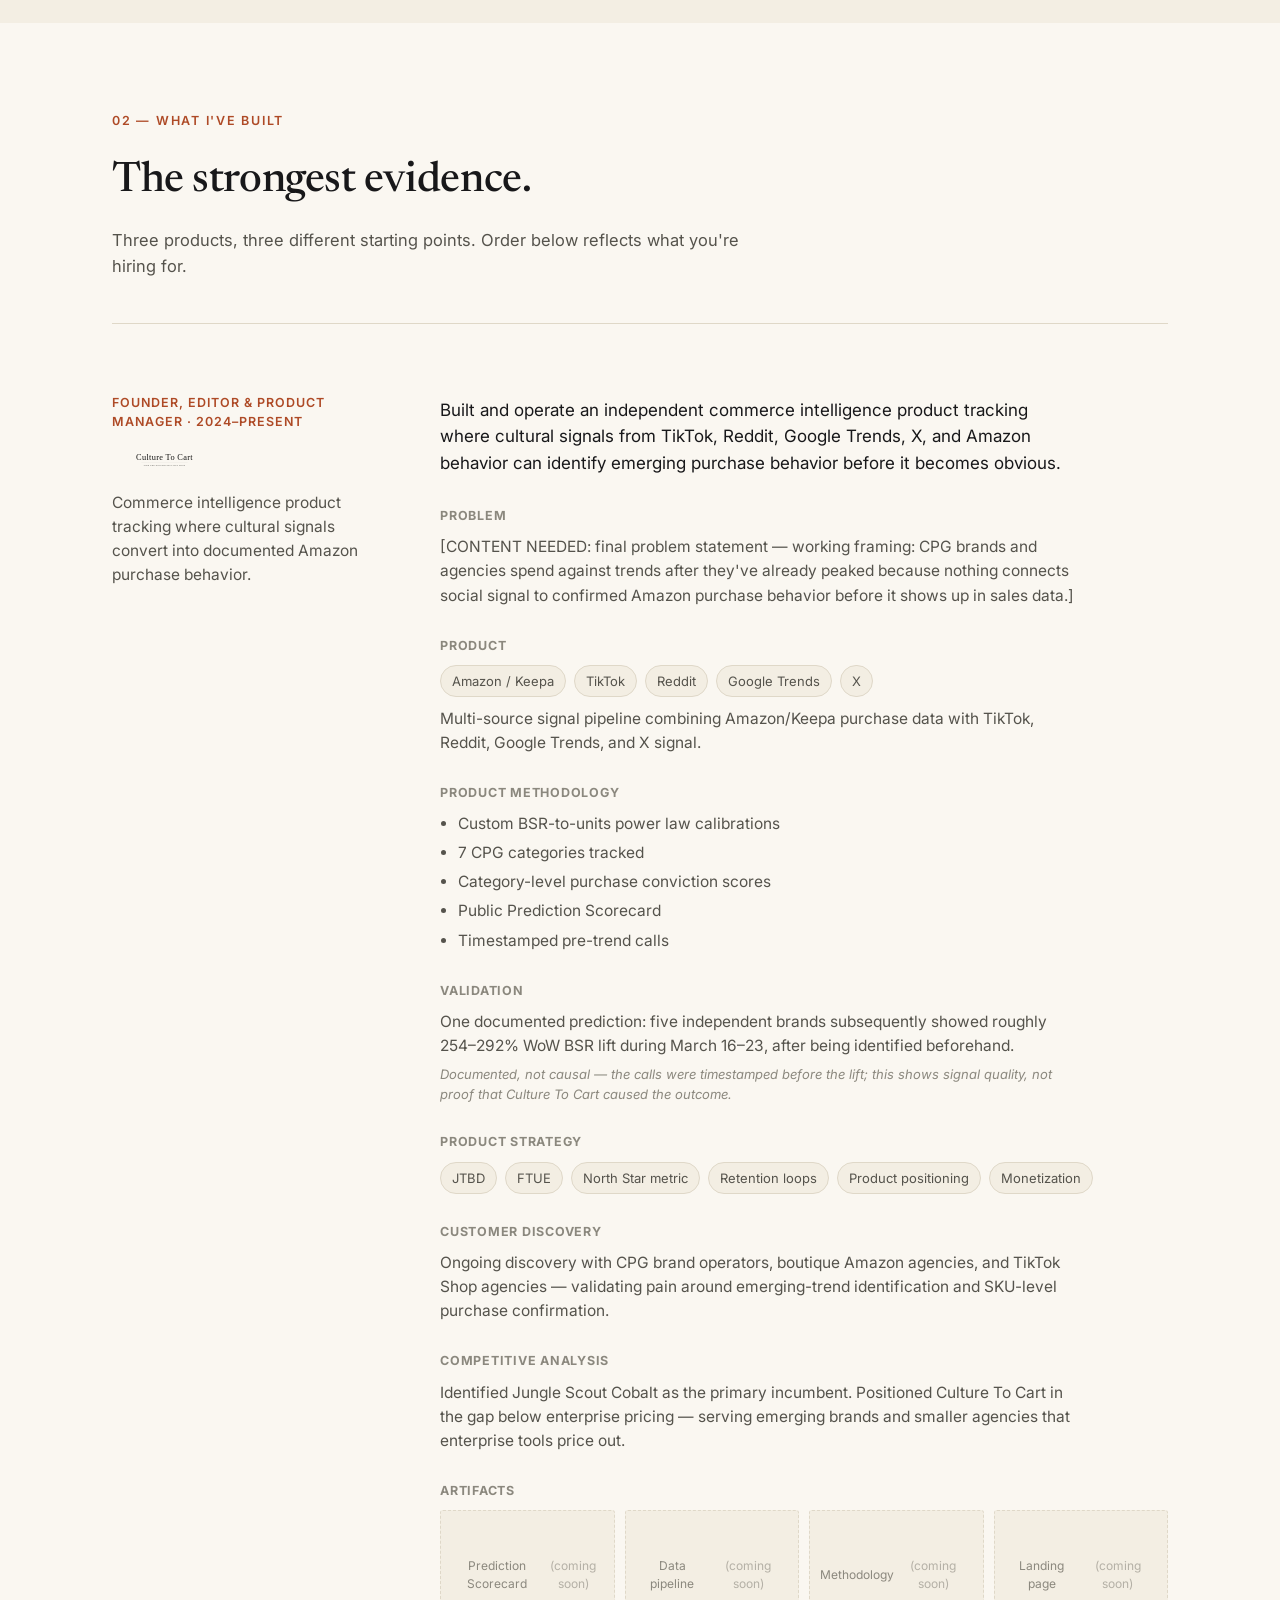
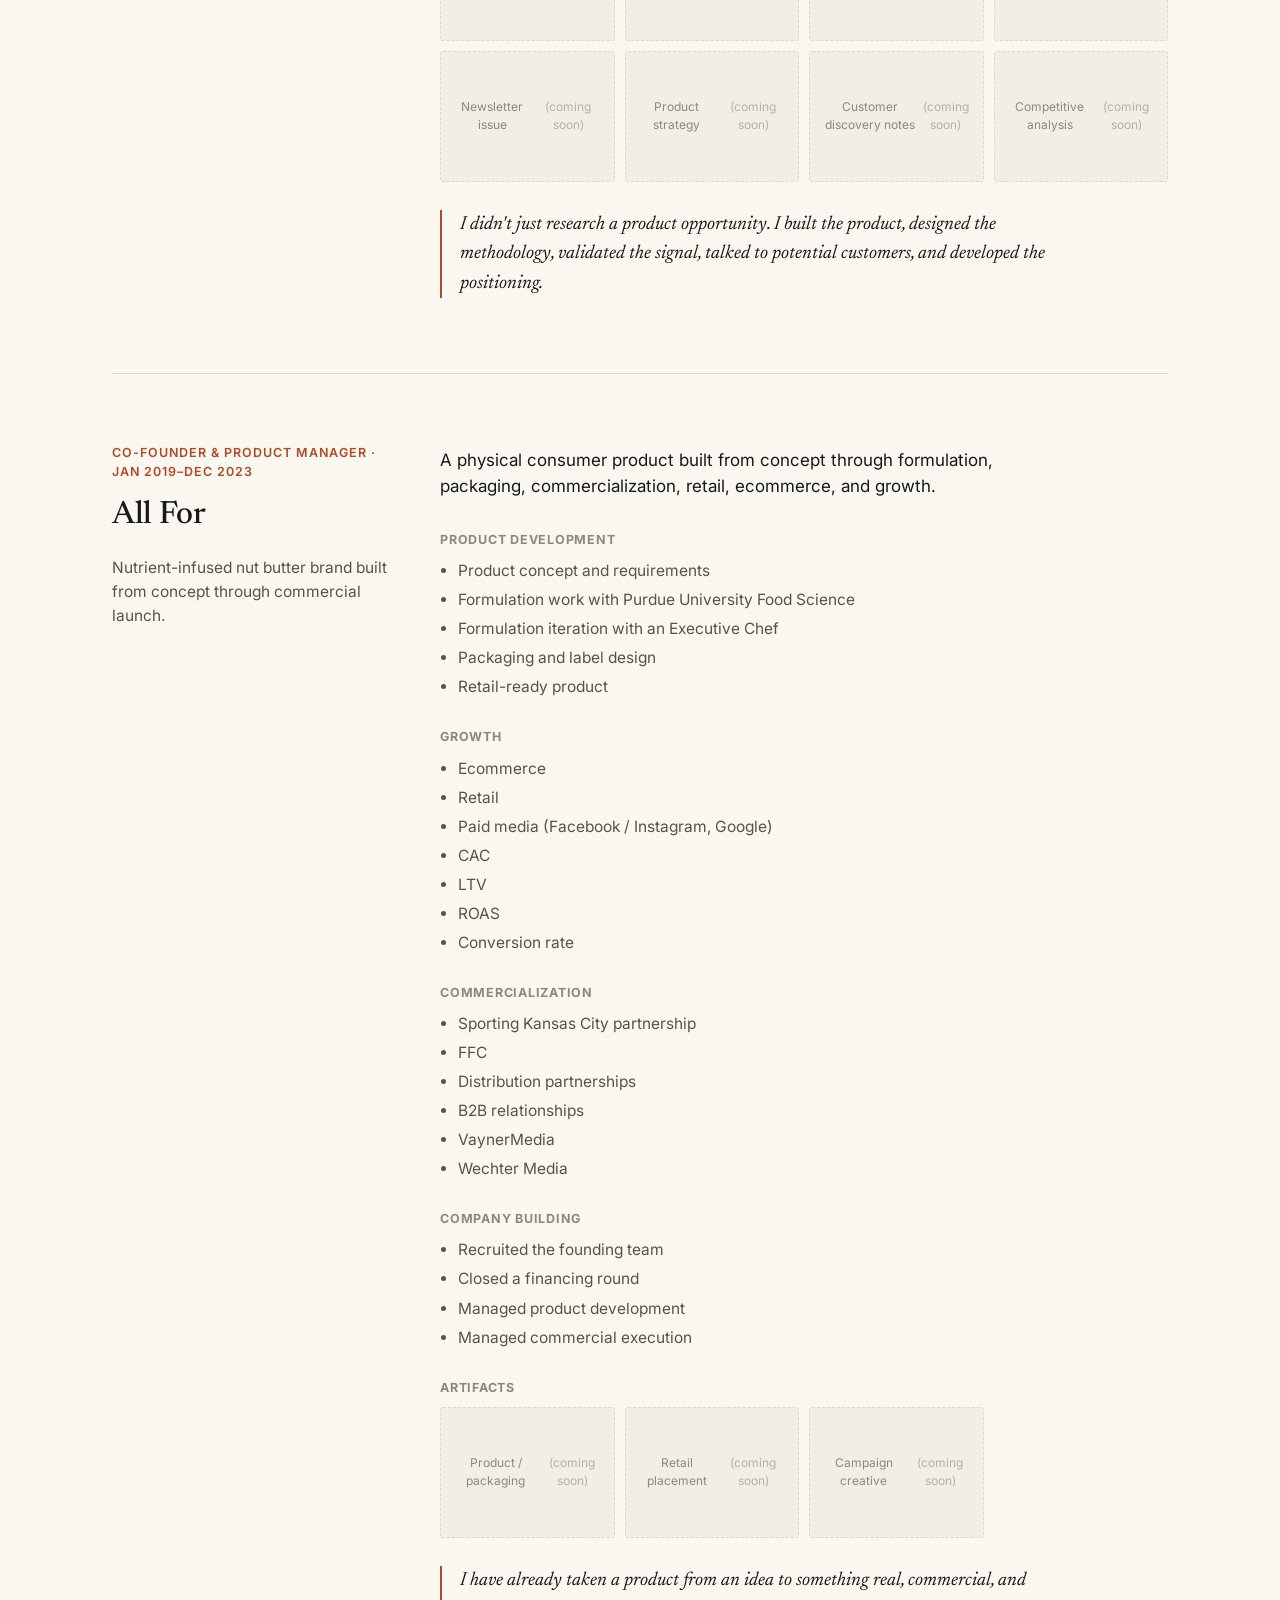
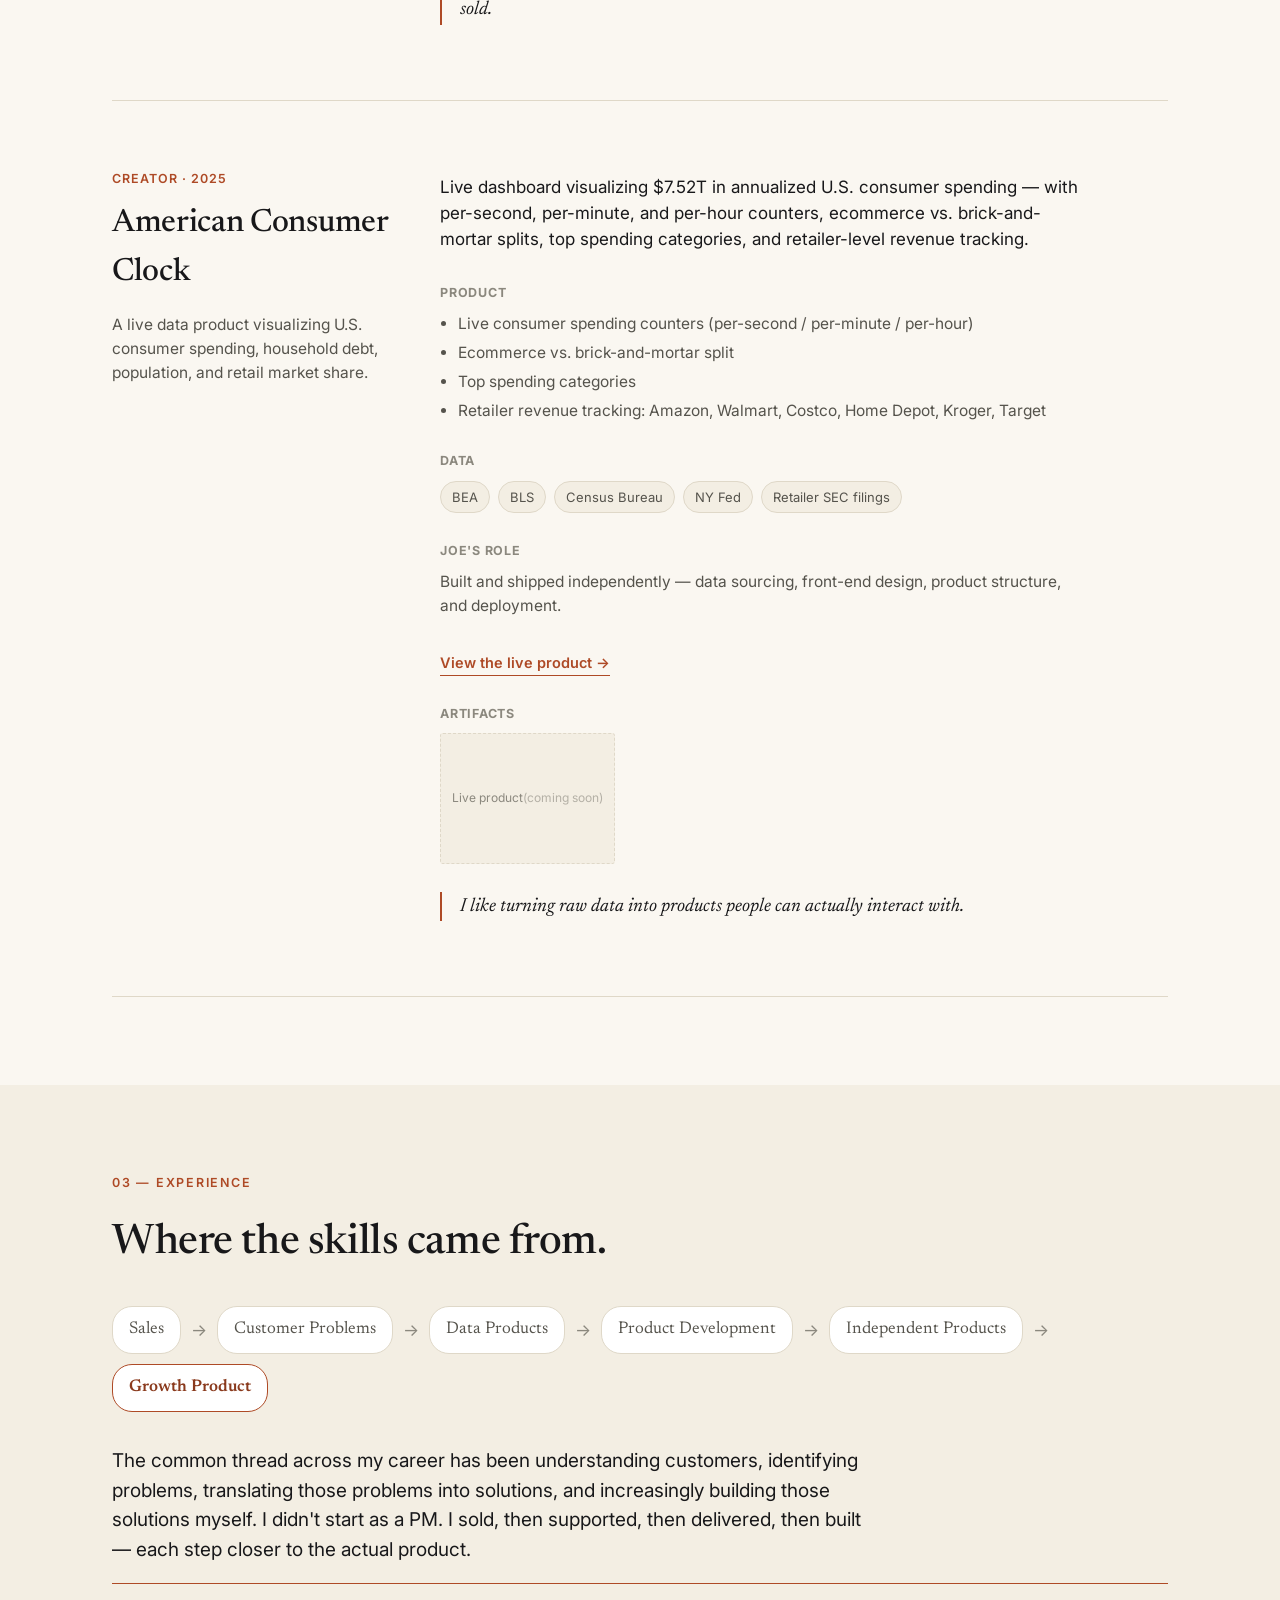
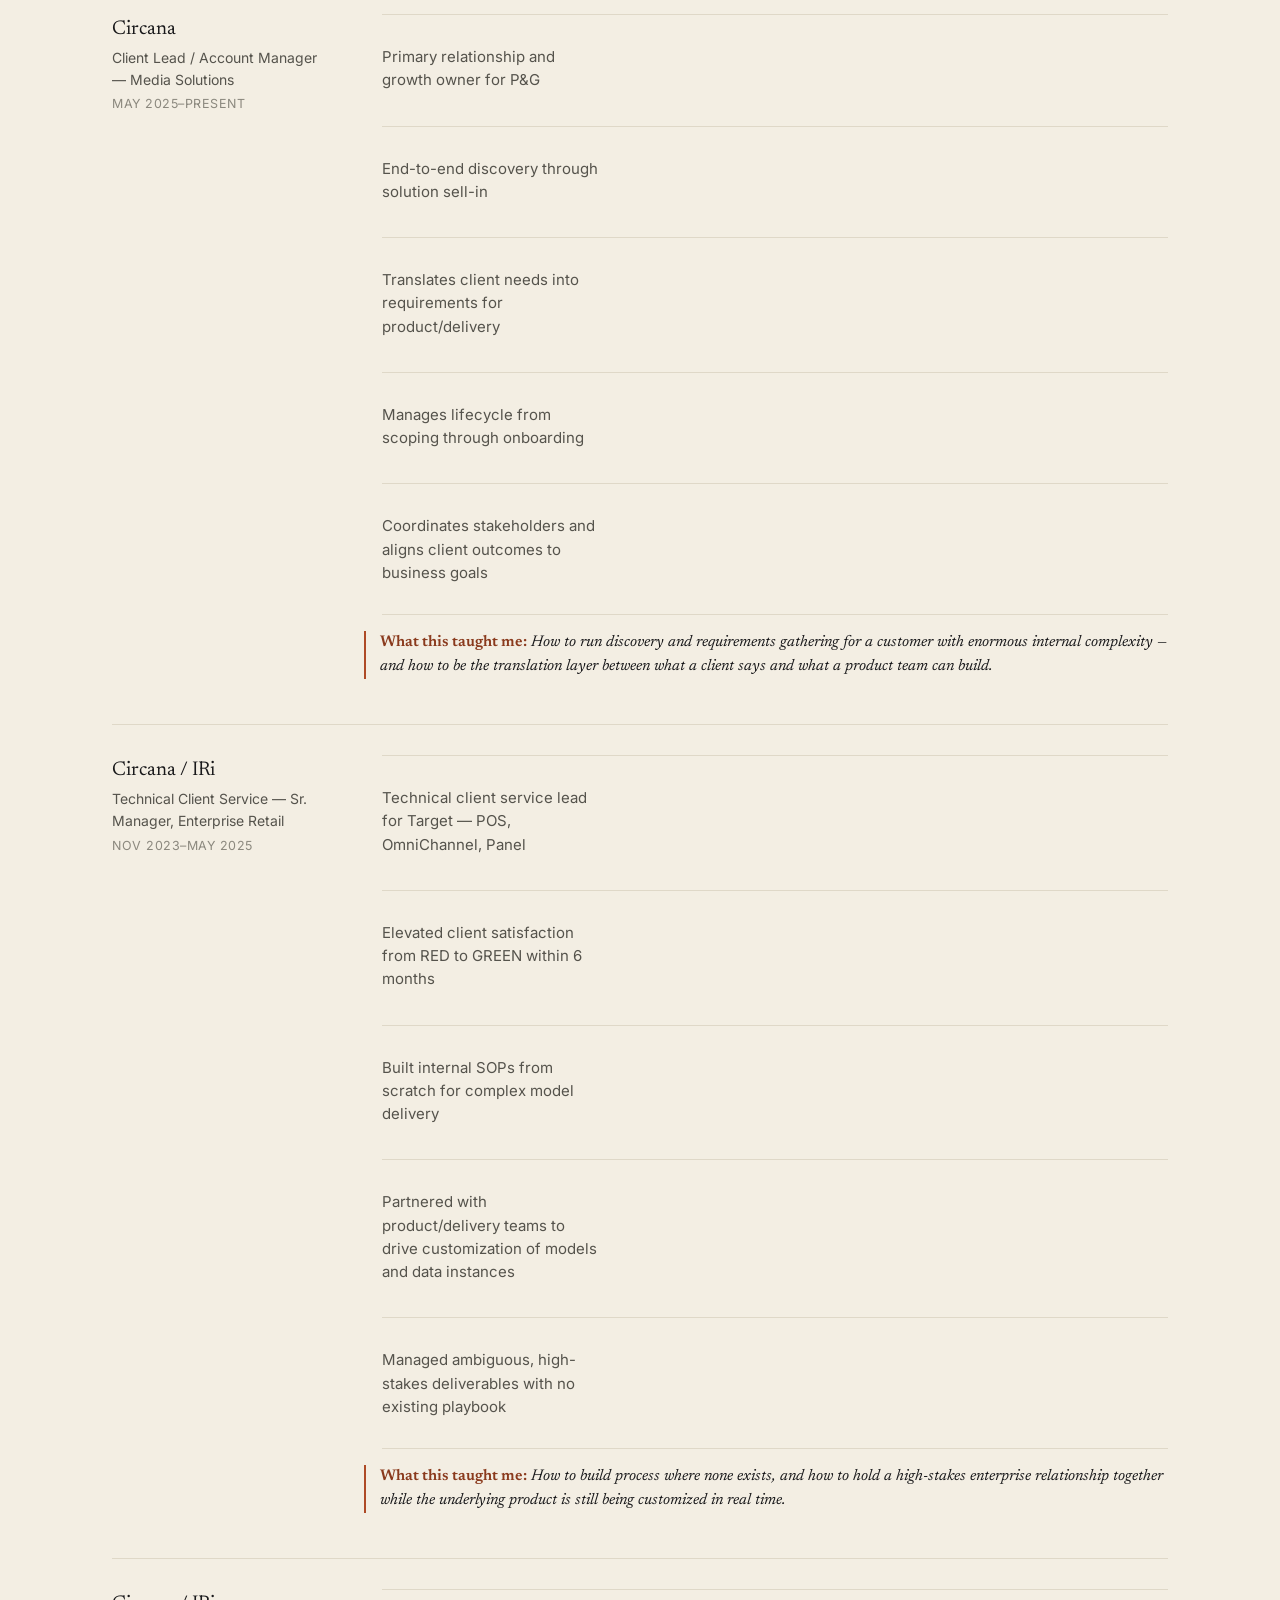
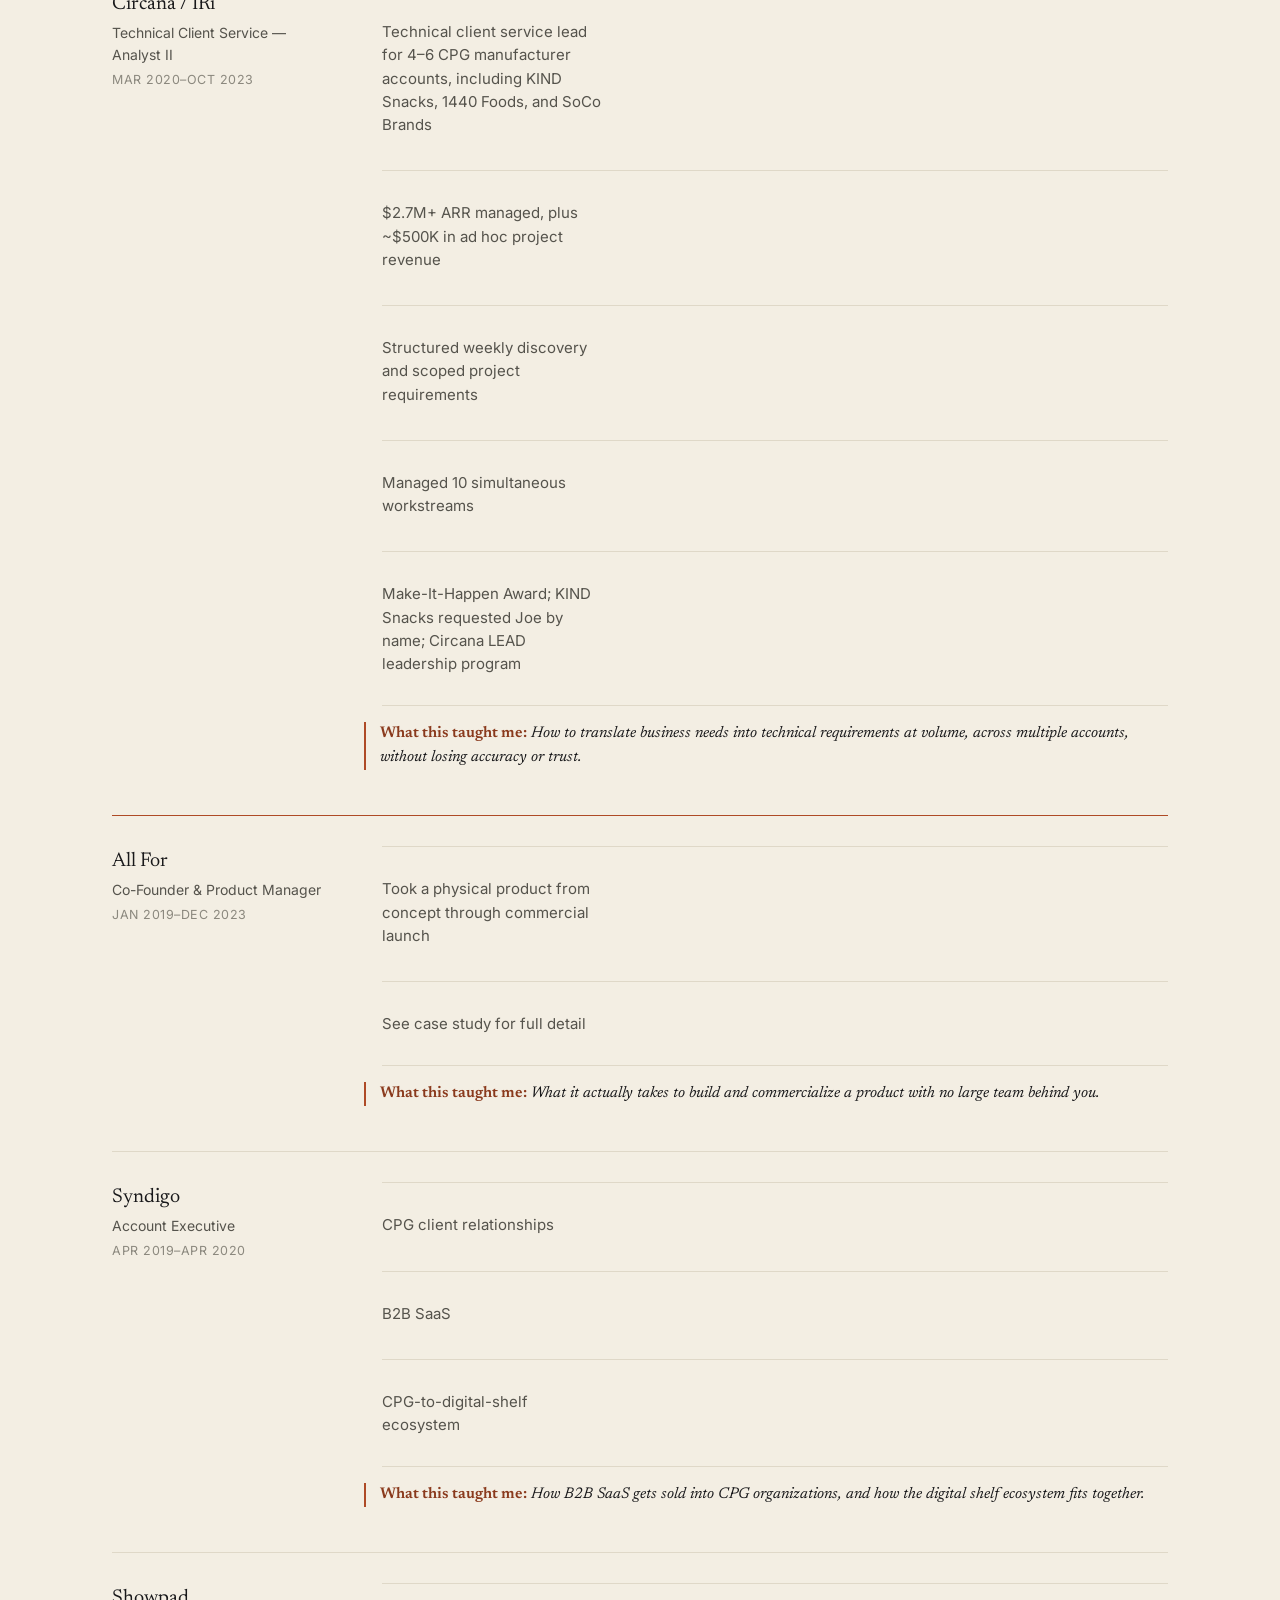
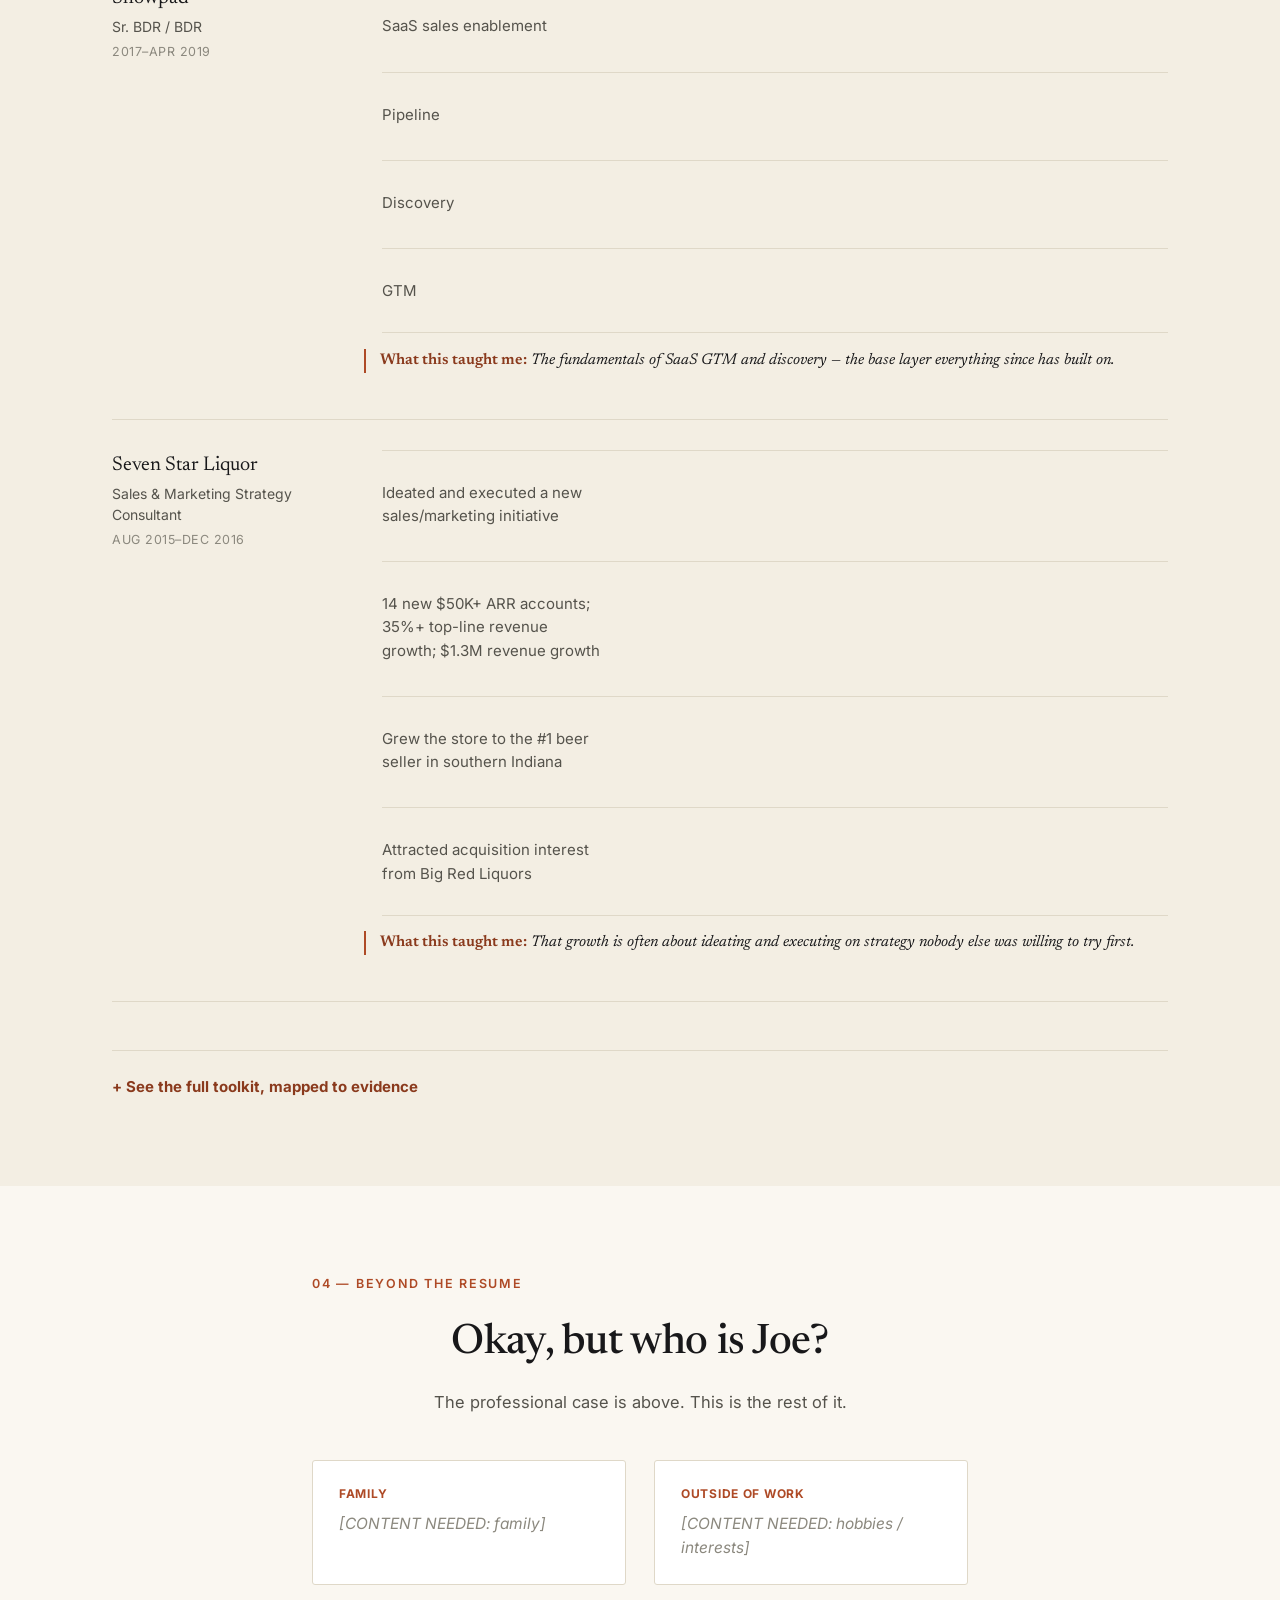
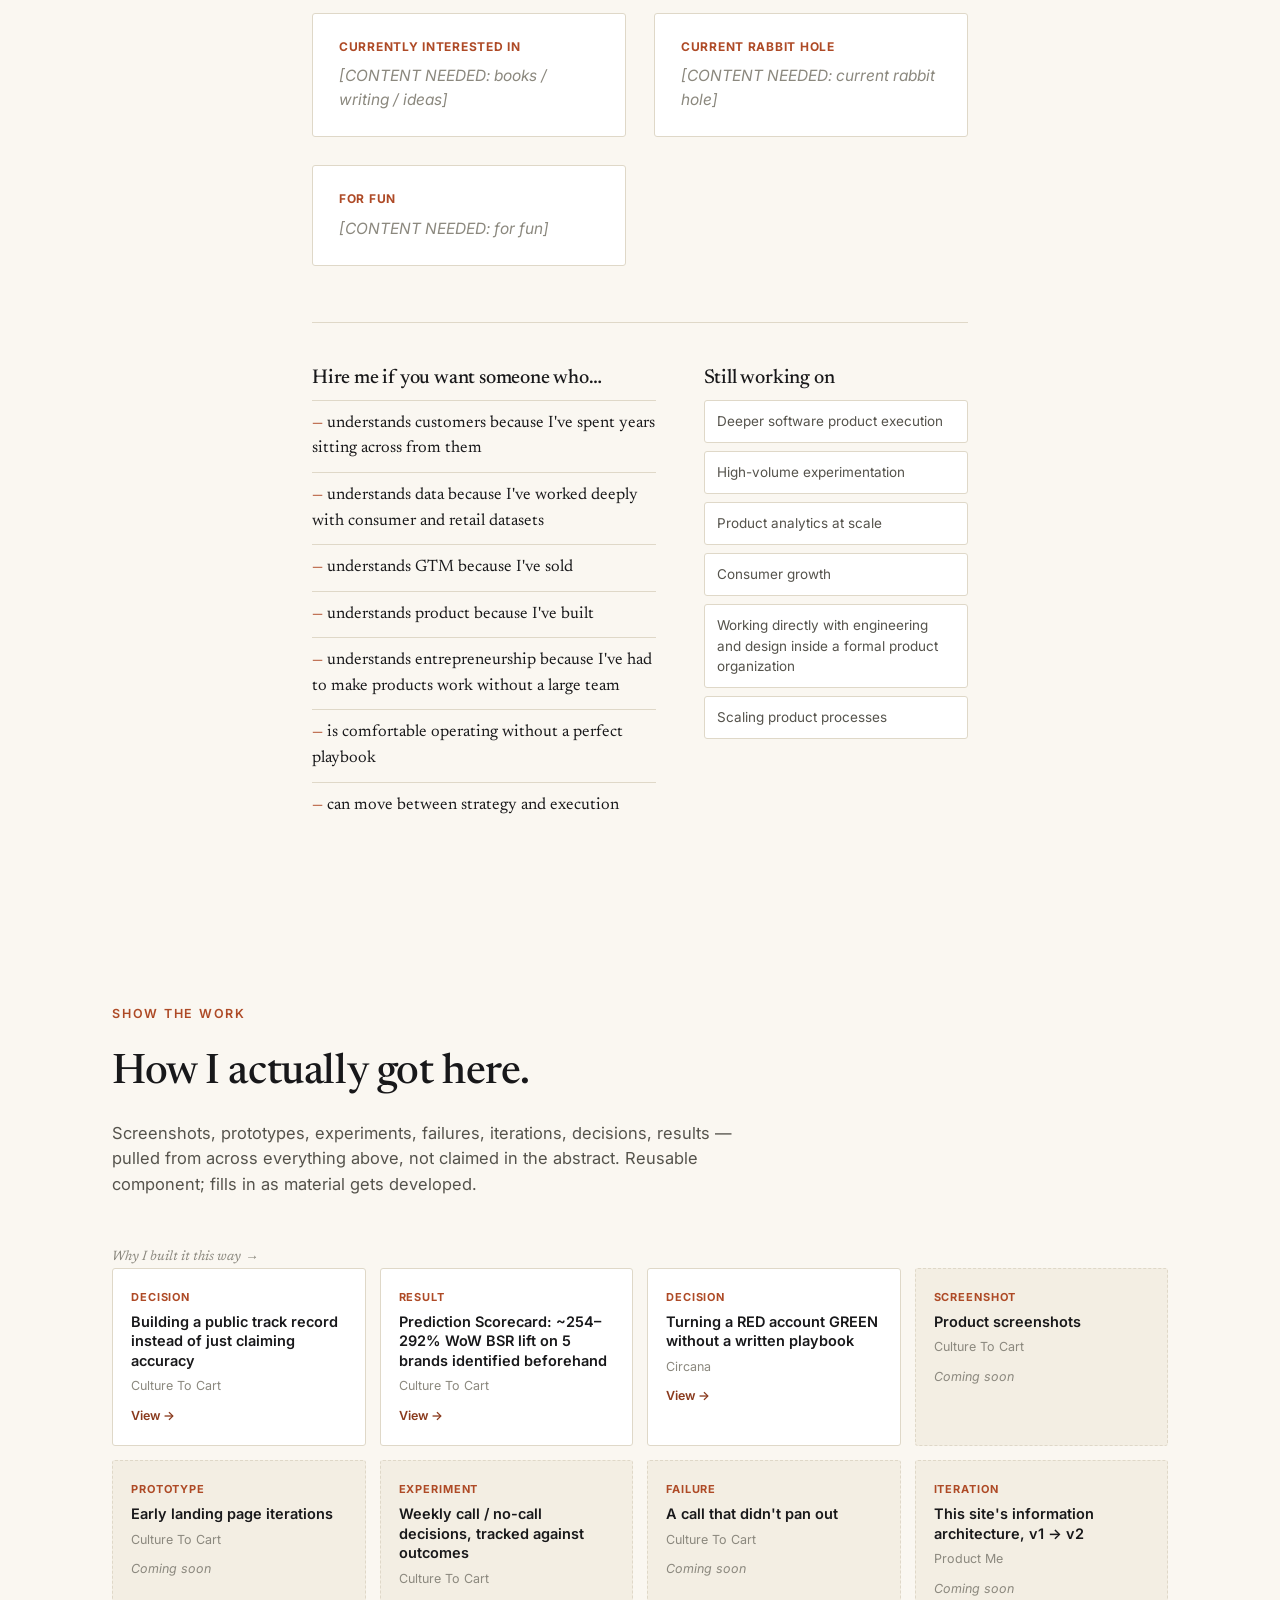
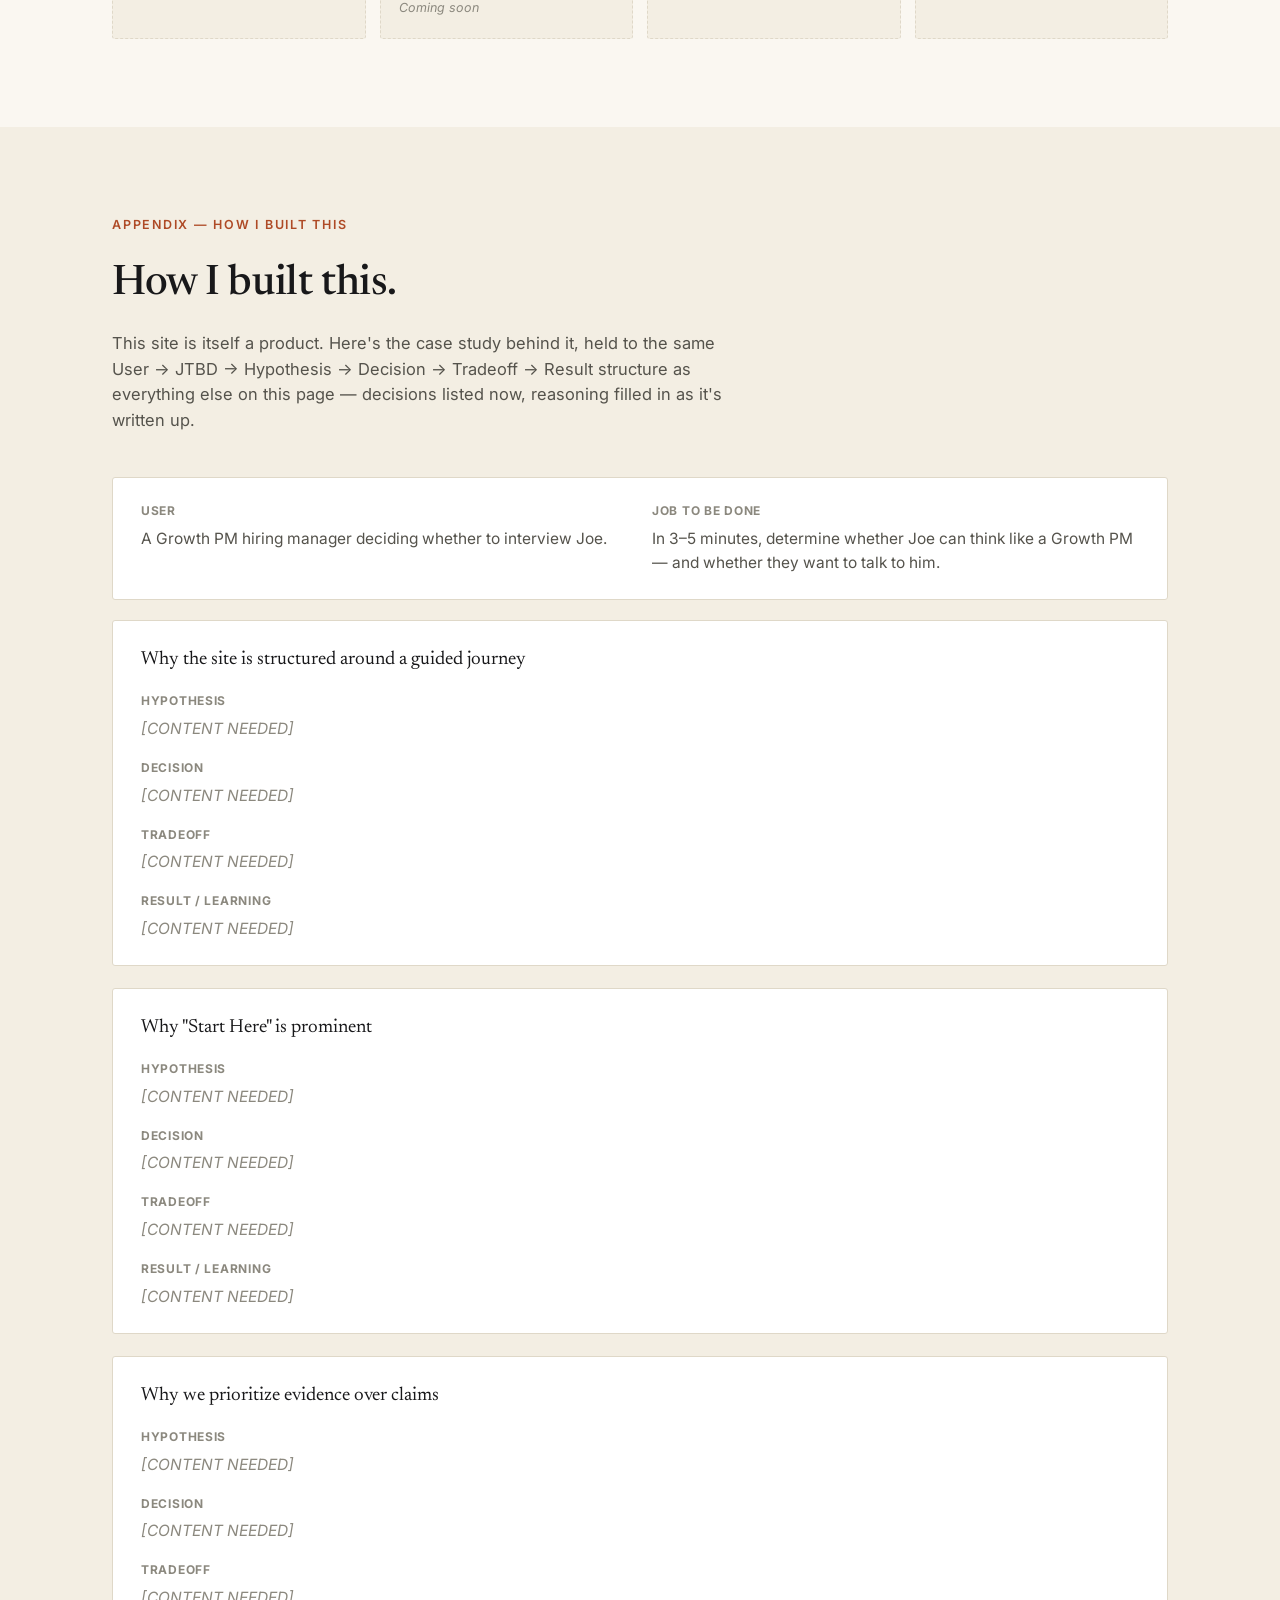
==== commit a056ba8c: "Add files via upload" ====
--- a/index.html
+++ b/index.html
@@ -52,7 +52,8 @@
   <!-- ============ HERO ============ -->
   <section class="hero" id="top">
     <div class="wrap">
-      <h1 class="hero-title">A Growth PM,<br>who builds.</h1>
+      <h1 class="hero-title">Explore Joe Laconi</h1>
+      <p class="hero-subhead">A Growth PM, who builds.</p>
       <p class="hero-lede">
         My path runs through customer discovery, product development, data and analytics, and GTM —
         and for the last two years I've also been independently building and launching products,
@@ -87,16 +88,9 @@
           <span class="start-desc">Meet the person.</span>
         </a>
       </div>
-    </div>
-  </section>
-
-  <!-- ============ ROLE FOCUS (compact) ============ -->
-  <section class="section focus-strip" id="focus">
-    <div class="wrap">
-      <p class="company-banner" id="company-banner" hidden></p>
-      <p class="focus-label">Reading this for a specific kind of role? Focus the page — same evidence, different emphasis.</p>
-      <div class="role-grid" id="role-grid" role="group" aria-label="Choose a hiring focus"></div>
-      <div class="role-summary" id="role-summary"></div>
+      <div class="why-annotation-wrap centered">
+        <button class="why-annotation" data-why="startHere" aria-expanded="false">Why I built it this way <span aria-hidden="true">→</span></button>
+      </div>
     </div>
   </section>
 
@@ -106,6 +100,9 @@
       <p class="eyebrow">01 — How I Think</p>
       <h2 class="section-title">Watch me think, not just read that I can.</h2>
       <p class="section-sub">Three real decisions. Same structure every time: what was happening, what I saw, what I believed, what I did, and what happened.</p>
+      <div class="why-annotation-wrap">
+        <button class="why-annotation" data-why="howIThink" aria-expanded="false">Why I built it this way <span aria-hidden="true">→</span></button>
+      </div>
       <div class="decisions" id="decisions"></div>
     </div>
   </section>
@@ -183,17 +180,21 @@
       <p class="eyebrow">Show the work</p>
       <h2 class="section-title">How I actually got here.</h2>
       <p class="section-sub">Screenshots, prototypes, experiments, failures, iterations, decisions, results — pulled from across everything above, not claimed in the abstract. Reusable component; fills in as material gets developed.</p>
+      <div class="why-annotation-wrap">
+        <button class="why-annotation" data-why="showWork" aria-expanded="false">Why I built it this way <span aria-hidden="true">→</span></button>
+      </div>
       <div class="evidence-grid" id="evidence-grid"></div>
     </div>
   </section>
 
-  <!-- ============ WHY I BUILT THIS ============ -->
+  <!-- ============ HOW I BUILT THIS (appendix) ============ -->
   <section class="section alt why-built-section" id="why-built">
-    <div class="wrap wrap-narrow">
-      <p class="eyebrow">Meta</p>
-      <h2 class="section-title" id="why-built-headline">Why I built this.</h2>
+    <div class="wrap">
+      <p class="eyebrow">Appendix — how I built this</p>
+      <h2 class="section-title" id="why-built-headline">How I built this.</h2>
       <p class="section-sub" id="why-built-intro"></p>
-      <div class="personal-grid why-built-grid" id="why-built-grid"></div>
+      <div class="built-context" id="built-context"></div>
+      <div class="decisions" id="built-decisions"></div>
     </div>
   </section>
 
--- a/css/style.css
+++ b/css/style.css
@@ -87,27 +87,28 @@
   display: flex;
   align-items: center;
   justify-content: space-between;
-  height: 64px;
+  height: 42px;
 }
 .brand {
   font-family: var(--serif);
-  font-size: 19px;
+  font-size: 14px;
   font-weight: 600;
+  color: var(--ink-soft);
 }
 .util-nav {
   display: flex;
-  gap: 20px;
+  gap: 14px;
   align-items: center;
 }
 .util-nav a {
-  font-size: 14px;
+  font-size: 12.5px;
   color: var(--ink-soft);
   font-weight: 500;
 }
 .util-nav a:hover { color: var(--accent); }
 .nav-cta {
   border: 1px solid var(--ink);
-  padding: 7px 14px;
+  padding: 5px 11px;
   border-radius: var(--radius);
   color: var(--ink) !important;
 }
@@ -192,12 +193,21 @@
 
 /* ---------- hero ---------- */
 .hero {
-  padding: 110px 0 48px;
-}
+  padding: 40px 0 28px;
+  text-align: center;
+}
+.hero .wrap { display: flex; flex-direction: column; align-items: center; }
 .hero-title {
-  font-size: clamp(52px, 9vw, 96px);
-  line-height: 0.98;
-  margin-bottom: 22px;
+  font-size: clamp(38px, 6vw, 68px);
+  line-height: 1.04;
+  margin-bottom: 14px;
+}
+.hero-subhead {
+  font-family: var(--serif);
+  font-style: italic;
+  font-size: clamp(19px, 2.4vw, 25px);
+  color: var(--accent-ink);
+  margin: 0 0 20px;
 }
 .hero-role {
   font-family: var(--serif);
@@ -208,10 +218,10 @@
   max-width: 620px;
 }
 .hero-lede {
-  font-size: 19px;
-  color: var(--ink);
-  max-width: 640px;
-  margin: 0 0 16px;
+  font-size: 16.5px;
+  color: var(--ink-soft);
+  max-width: 560px;
+  margin: 0 0 8px;
 }
 .hero-detail {
   font-size: 16px;
@@ -251,78 +261,17 @@
 .section-body { color: var(--ink-soft); font-size: 16.5px; }
 .section-body.large { font-size: 19px; color: var(--ink); max-width: 760px; }
 
-/* ---------- role selector ---------- */
-.role-grid {
-  display: grid;
-  grid-template-columns: repeat(auto-fit, minmax(180px, 1fr));
-  gap: 12px;
-  margin-bottom: 36px;
-}
-.role-btn {
-  text-align: left;
-  padding: 20px 18px;
-  background: var(--white);
-  border: 1px solid var(--rule);
-  border-radius: var(--radius);
-  font-family: var(--sans);
-  cursor: pointer;
-  transition: border-color 0.15s ease, transform 0.12s ease;
-}
-.role-btn:hover { border-color: var(--accent); transform: translateY(-1px); }
-.role-btn .role-btn-label {
-  display: block;
-  font-weight: 700;
-  font-size: 15.5px;
-  margin-bottom: 4px;
-}
-.role-btn .role-btn-sub {
-  display: block;
-  font-size: 13px;
-  color: var(--ink-faint);
-}
-.role-btn.active {
-  border-color: var(--accent);
-  background: var(--accent-soft);
-}
-.role-btn.active .role-btn-label { color: var(--accent-ink); }
-
-.role-summary {
-  border-top: 1px solid var(--rule);
-  padding-top: 32px;
-}
-.role-summary h3 {
-  font-size: 24px;
-  margin-bottom: 10px;
-}
-.role-summary p { color: var(--ink-soft); font-size: 16.5px; max-width: 700px; margin: 0 0 20px; }
-.role-summary .emphasis-tags {
-  display: flex;
-  flex-wrap: wrap;
-  gap: 8px;
-}
-.tag {
-  font-size: 12.5px;
-  font-weight: 600;
-  padding: 5px 11px;
-  border-radius: 20px;
-  background: var(--white);
-  border: 1px solid var(--rule);
-  color: var(--ink-soft);
-}
-
 /* ---------- start here (the primary navigation) ---------- */
 .start-here {
-  padding: 8px 0 64px;
-  border-top: 2px solid var(--ink);
+  padding: 0 0 64px;
 }
 .start-here-label {
-  font-family: var(--sans);
-  font-size: 14px;
-  font-weight: 700;
-  letter-spacing: 0.18em;
-  text-transform: uppercase;
+  font-family: var(--serif);
+  font-style: italic;
+  font-size: clamp(34px, 5.5vw, 52px);
   color: var(--accent);
-  margin: 28px 0 20px;
+  text-align: center;
+  margin: 0 0 32px;
 }
 .start-grid {
   display: grid;
@@ -330,11 +279,10 @@
   gap: 1px;
   background: var(--rule);
   border: 1px solid var(--rule);
-  border-bottom: 2px solid var(--ink);
 }
 .start-card {
   background: var(--paper);
-  padding: 40px 26px;
+  padding: 36px 24px;
   display: flex;
   flex-direction: column;
   gap: 12px;
@@ -344,50 +292,22 @@
 .start-num {
   font-family: var(--serif);
   font-style: italic;
-  font-size: 34px;
+  font-size: 32px;
   color: var(--accent);
   line-height: 1;
 }
 .start-label {
   font-family: var(--serif);
   font-weight: 500;
-  font-size: 25px;
+  font-size: 24px;
   color: var(--ink);
   line-height: 1.15;
 }
 .start-desc {
-  font-size: 14.5px;
+  font-size: 14px;
   color: var(--ink-soft);
   line-height: 1.4;
 }
-
-/* ---------- company banner ---------- */
-.company-banner {
-  display: inline-block;
-  font-size: 13px;
-  font-weight: 600;
-  color: var(--accent-ink);
-  background: var(--accent-soft);
-  border: 1px solid var(--accent);
-  padding: 6px 14px;
-  border-radius: 20px;
-  margin: 0 0 24px;
-}
-
-/* ---------- focus strip (compact role selector) ---------- */
-.focus-strip { padding-top: 40px; padding-bottom: 48px; }
-.focus-label {
-  font-size: 14px;
-  font-weight: 600;
-  color: var(--ink-faint);
-  margin: 0 0 20px;
-  text-transform: uppercase;
-  letter-spacing: 0.04em;
-}
-.focus-strip .role-grid { margin-bottom: 24px; }
-.focus-strip .role-btn { padding: 13px 16px; }
-.focus-strip .role-btn-label { margin-bottom: 0; font-size: 14px; }
-.role-summary-text { color: var(--ink-soft); font-size: 15.5px; max-width: 700px; margin: 0 0 16px; }
 
 /* ---------- why product / progression ---------- */
 .progression {
@@ -724,6 +644,68 @@
 .evidence-card.available .evidence-status { color: var(--accent-ink); }
 .evidence-card.placeholder .evidence-status { color: var(--ink-faint); font-style: italic; font-weight: 400; }
 
+/* ---------- how i built this (appendix) ---------- */
+.built-context {
+  background: var(--white);
+  border: 1px solid var(--rule);
+  border-radius: var(--radius);
+  padding: 24px 28px;
+  margin-bottom: 20px;
+  display: grid;
+  grid-template-columns: 1fr 1fr;
+  gap: 24px;
+}
+.built-decision {
+  background: var(--white);
+  border: 1px solid var(--rule);
+  border-radius: var(--radius);
+  padding: 24px 28px;
+}
+.built-decision-head {
+  font-family: var(--serif);
+  font-size: 19px;
+  color: var(--ink);
+  margin: 0 0 18px;
+}
+.built-decision .decision-body { padding: 0; }
+.built-decision.placeholder .decision-row p {
+  color: var(--ink-faint);
+  font-style: italic;
+}
+
+/* ---------- why annotations (optional, click-to-expand) ---------- */
+.why-annotation-wrap { margin-top: 18px; }
+.why-annotation-wrap.centered { text-align: center; }
+.why-annotation {
+  display: inline-flex;
+  align-items: center;
+  gap: 4px;
+  background: none;
+  border: none;
+  padding: 0;
+  cursor: pointer;
+  font-family: var(--serif);
+  font-style: italic;
+  font-size: 13.5px;
+  color: var(--ink-faint);
+  transition: color 0.15s ease;
+}
+.why-annotation:hover { color: var(--accent); }
+.why-annotation.open { color: var(--accent-ink); }
+.why-panel {
+  margin-top: 12px;
+  max-width: 520px;
+  padding: 16px 20px;
+  background: var(--accent-soft);
+  border: 1px solid var(--accent);
+  border-radius: var(--radius);
+  font-size: 14.5px;
+  color: var(--ink);
+  line-height: 1.55;
+}
+.why-annotation-wrap.centered .why-panel { margin-left: auto; margin-right: auto; text-align: left; }
+.why-panel p { margin: 0; }
+
 /* ---------- resume section ---------- */
 .resume-modes { display: flex; gap: 10px; margin-bottom: 36px; flex-wrap: wrap; }
 .resume-mode-btn {
@@ -767,6 +749,7 @@
   .start-grid { grid-template-columns: 1fr 1fr; }
   .closing-lists { grid-template-columns: 1fr; gap: 32px; }
   .opportunities-grid { grid-template-columns: 1fr; }
+  .built-context { grid-template-columns: 1fr; }
 }
 
 @media (max-width: 720px) {
@@ -779,14 +762,13 @@
   .util-nav { gap: 12px; }
   .util-nav a { font-size: 13px; }
   .nav-cta { padding: 6px 10px; }
-  .hero { padding: 56px 0 40px; }
+  .hero { padding: 32px 0 24px; }
   .section { padding: 48px 0; }
   .proof-list { grid-template-columns: 1fr; }
   .toolkit-lifecycle { grid-template-columns: 1fr; }
   .hire-list { columns: 1; }
   .timeline li { grid-template-columns: 1fr; gap: 12px; }
-  .role-grid { grid-template-columns: 1fr 1fr; }
   .start-grid { grid-template-columns: 1fr; }
-  .start-here { padding-top: 40px; }
+  .start-here { padding-top: 24px; }
   .evidence-grid { grid-template-columns: 1fr 1fr; }
 }
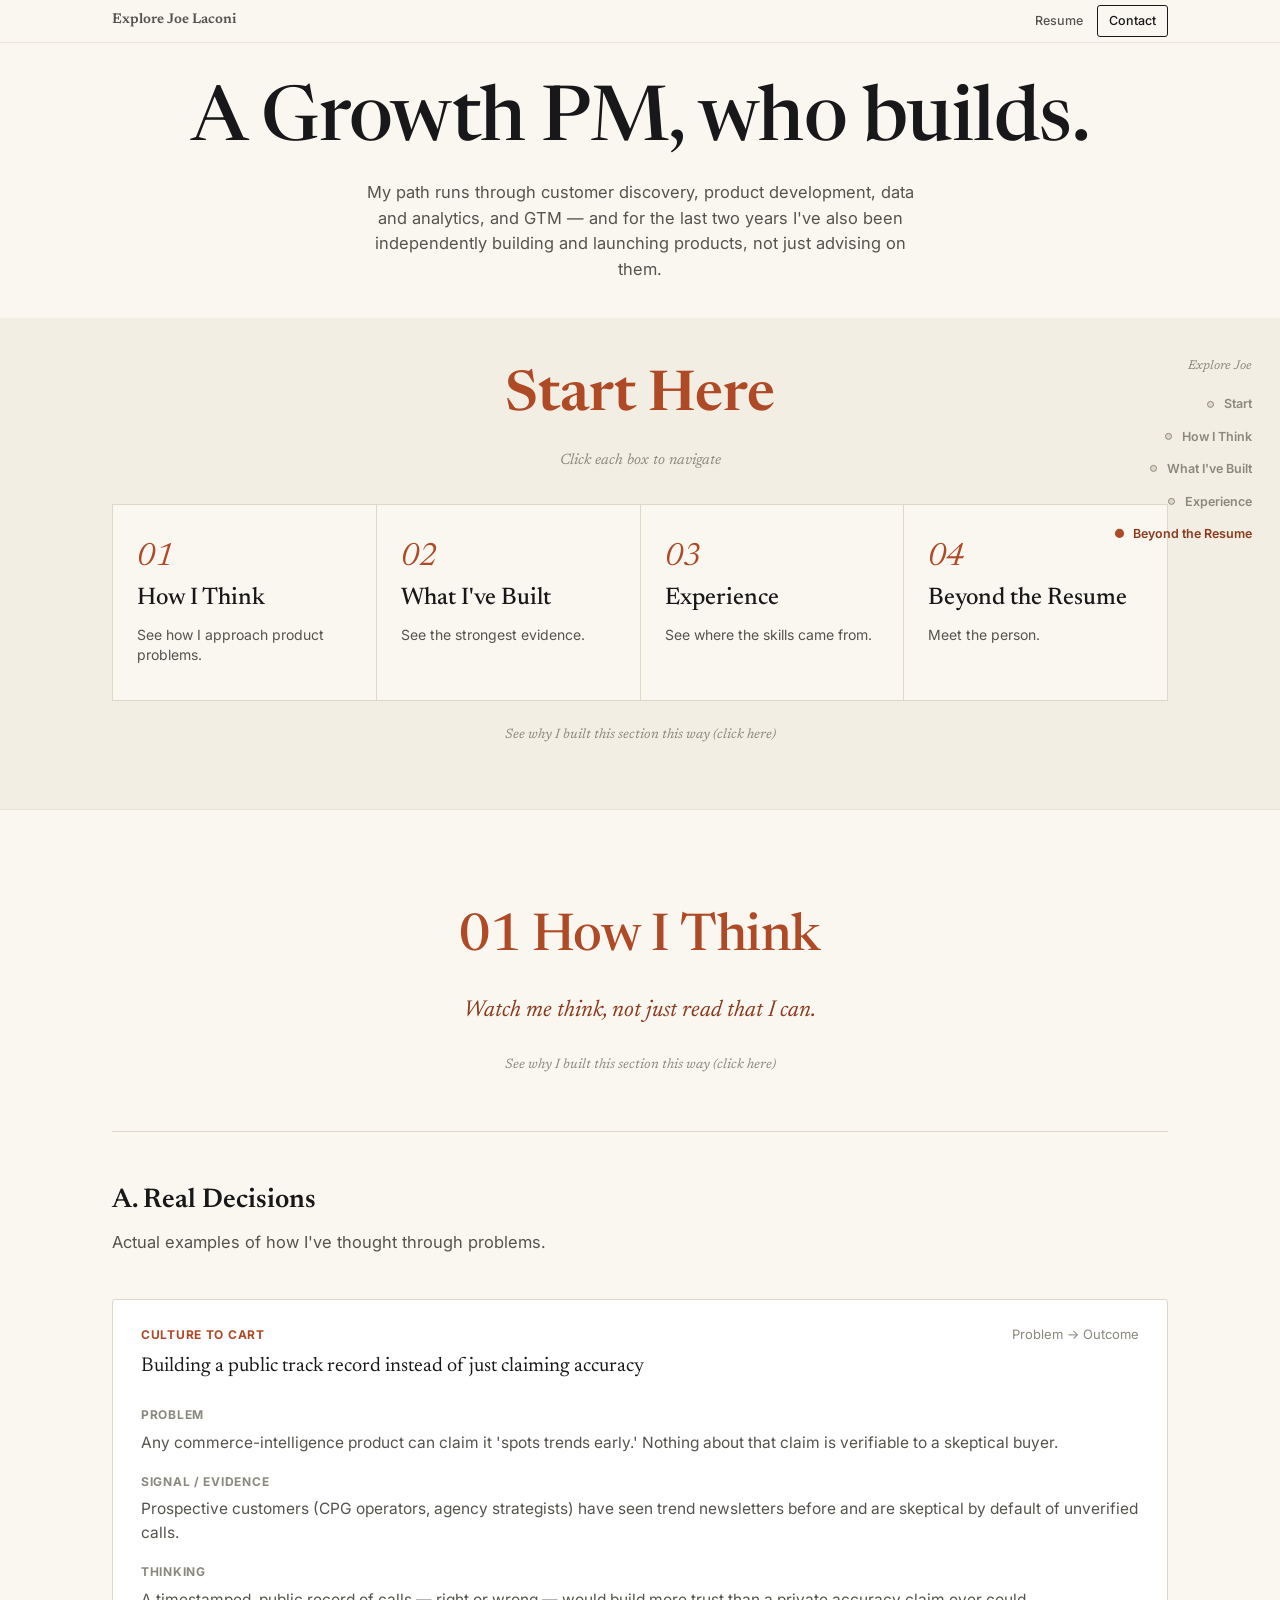
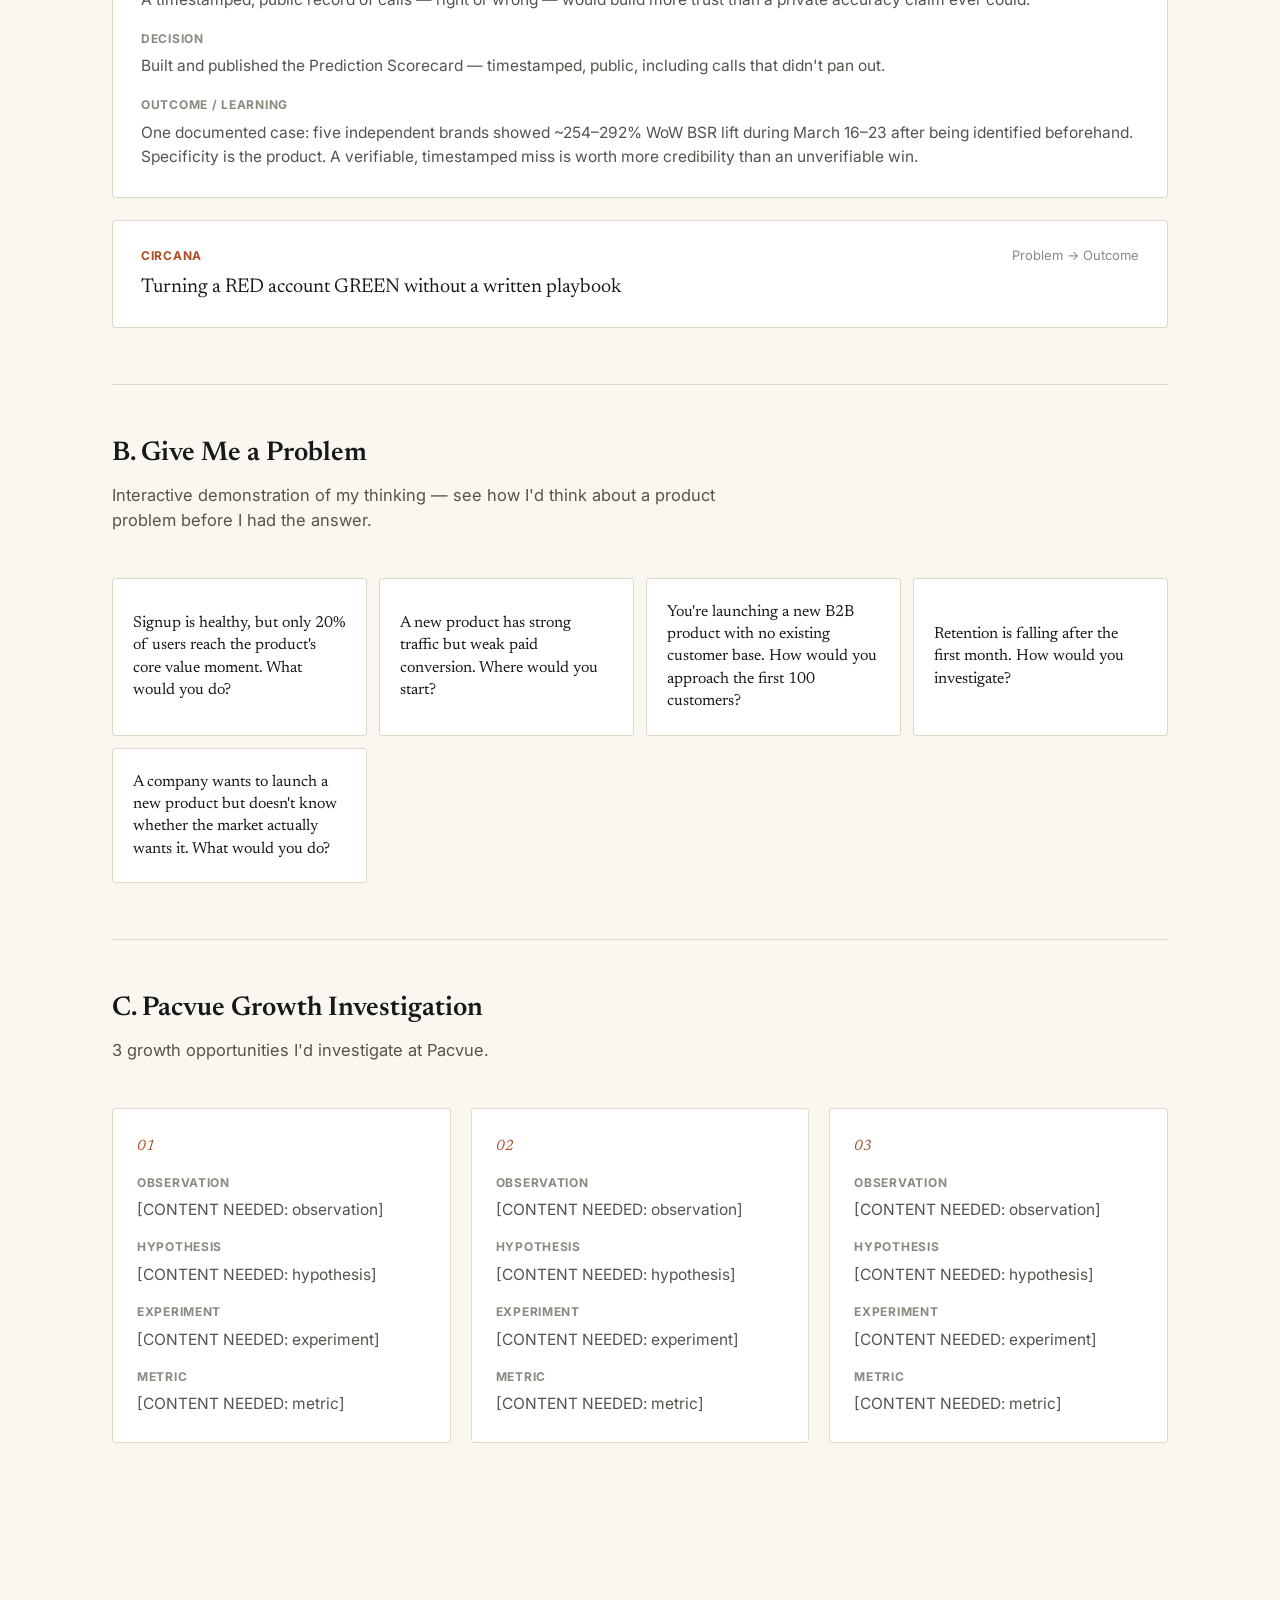
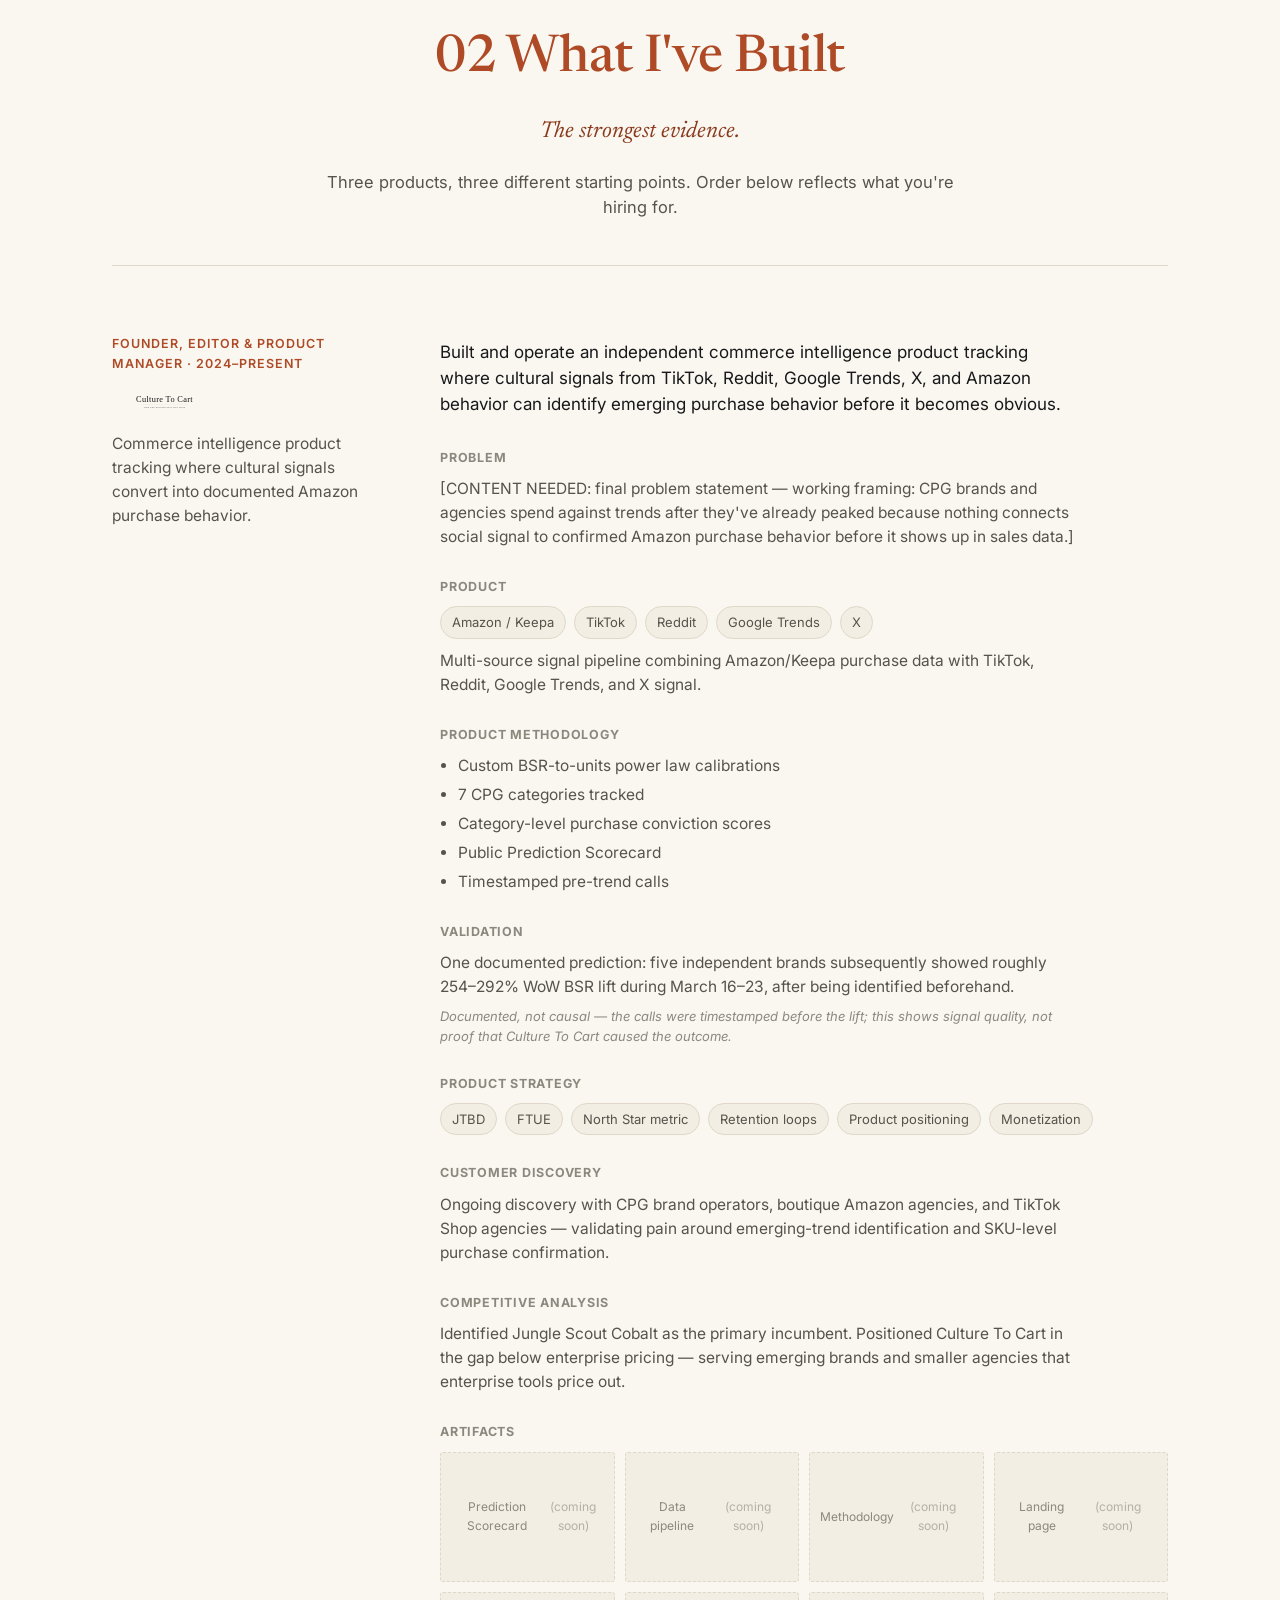
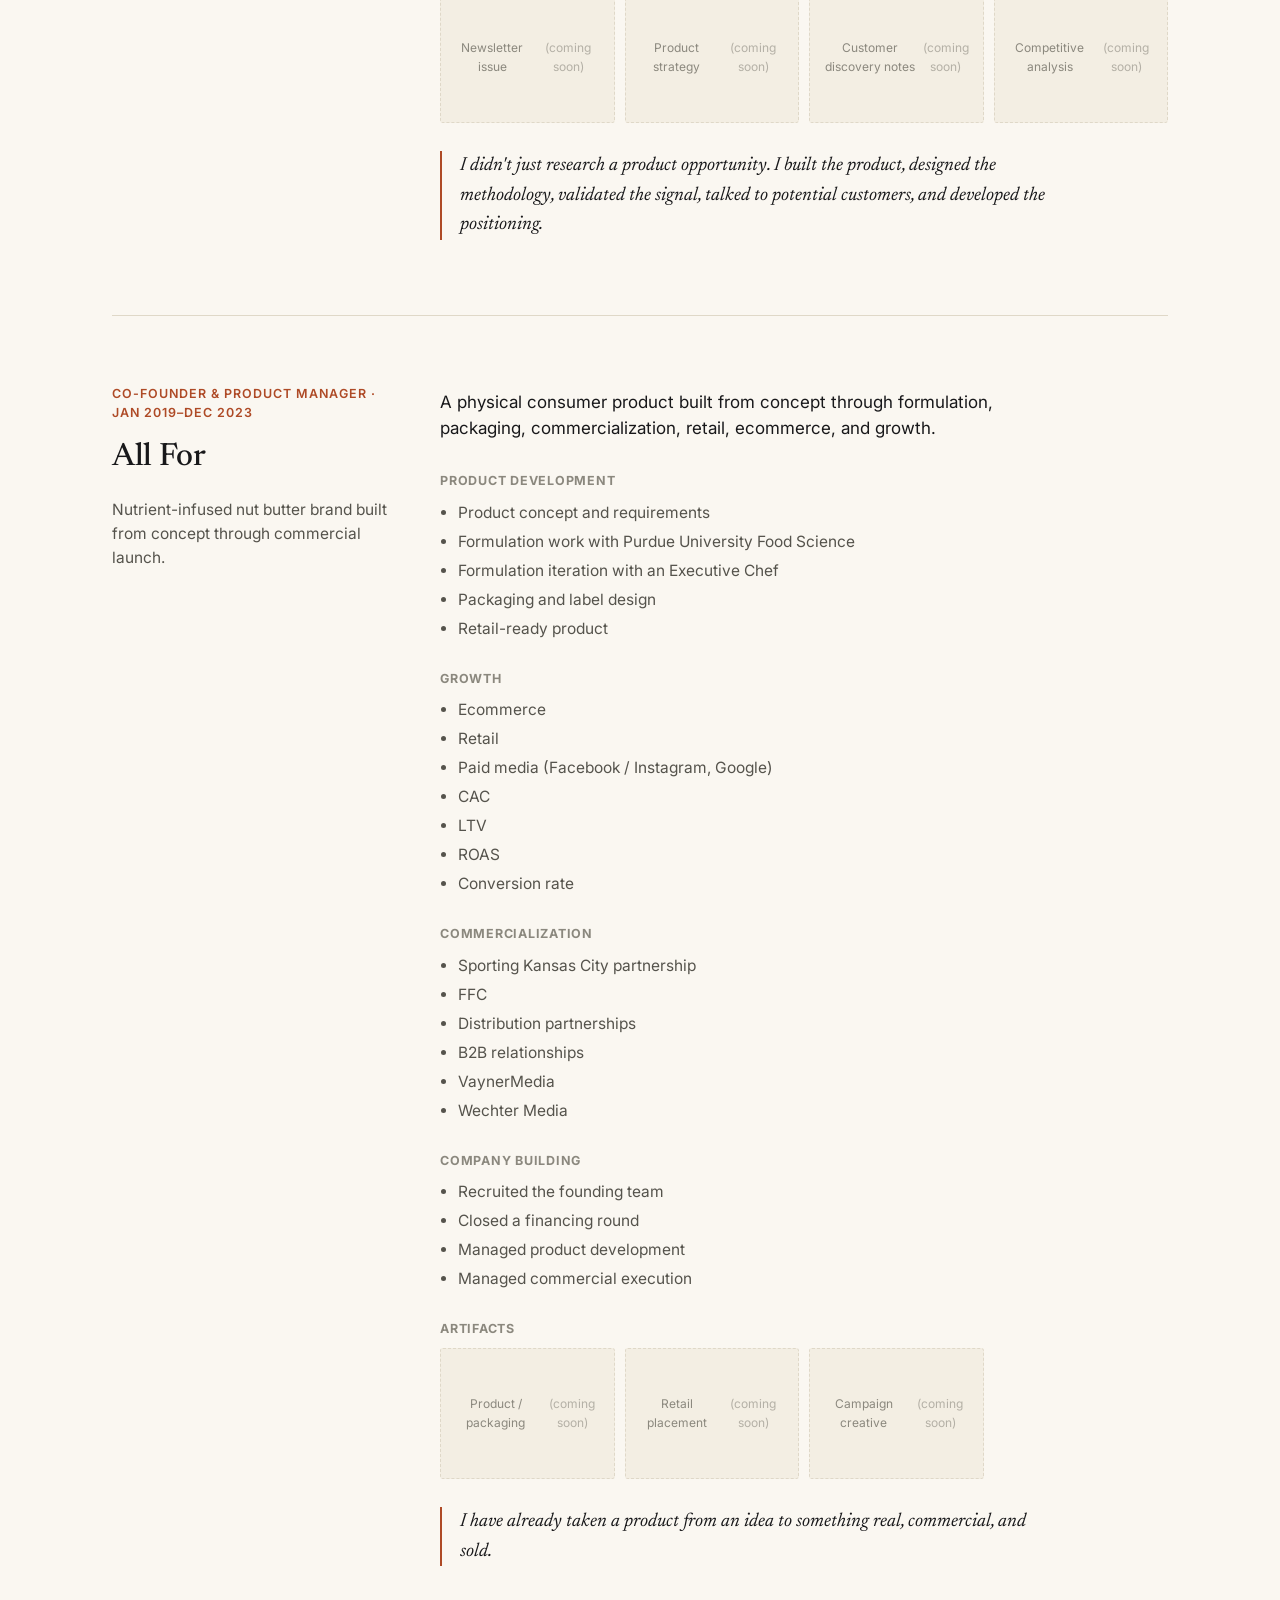
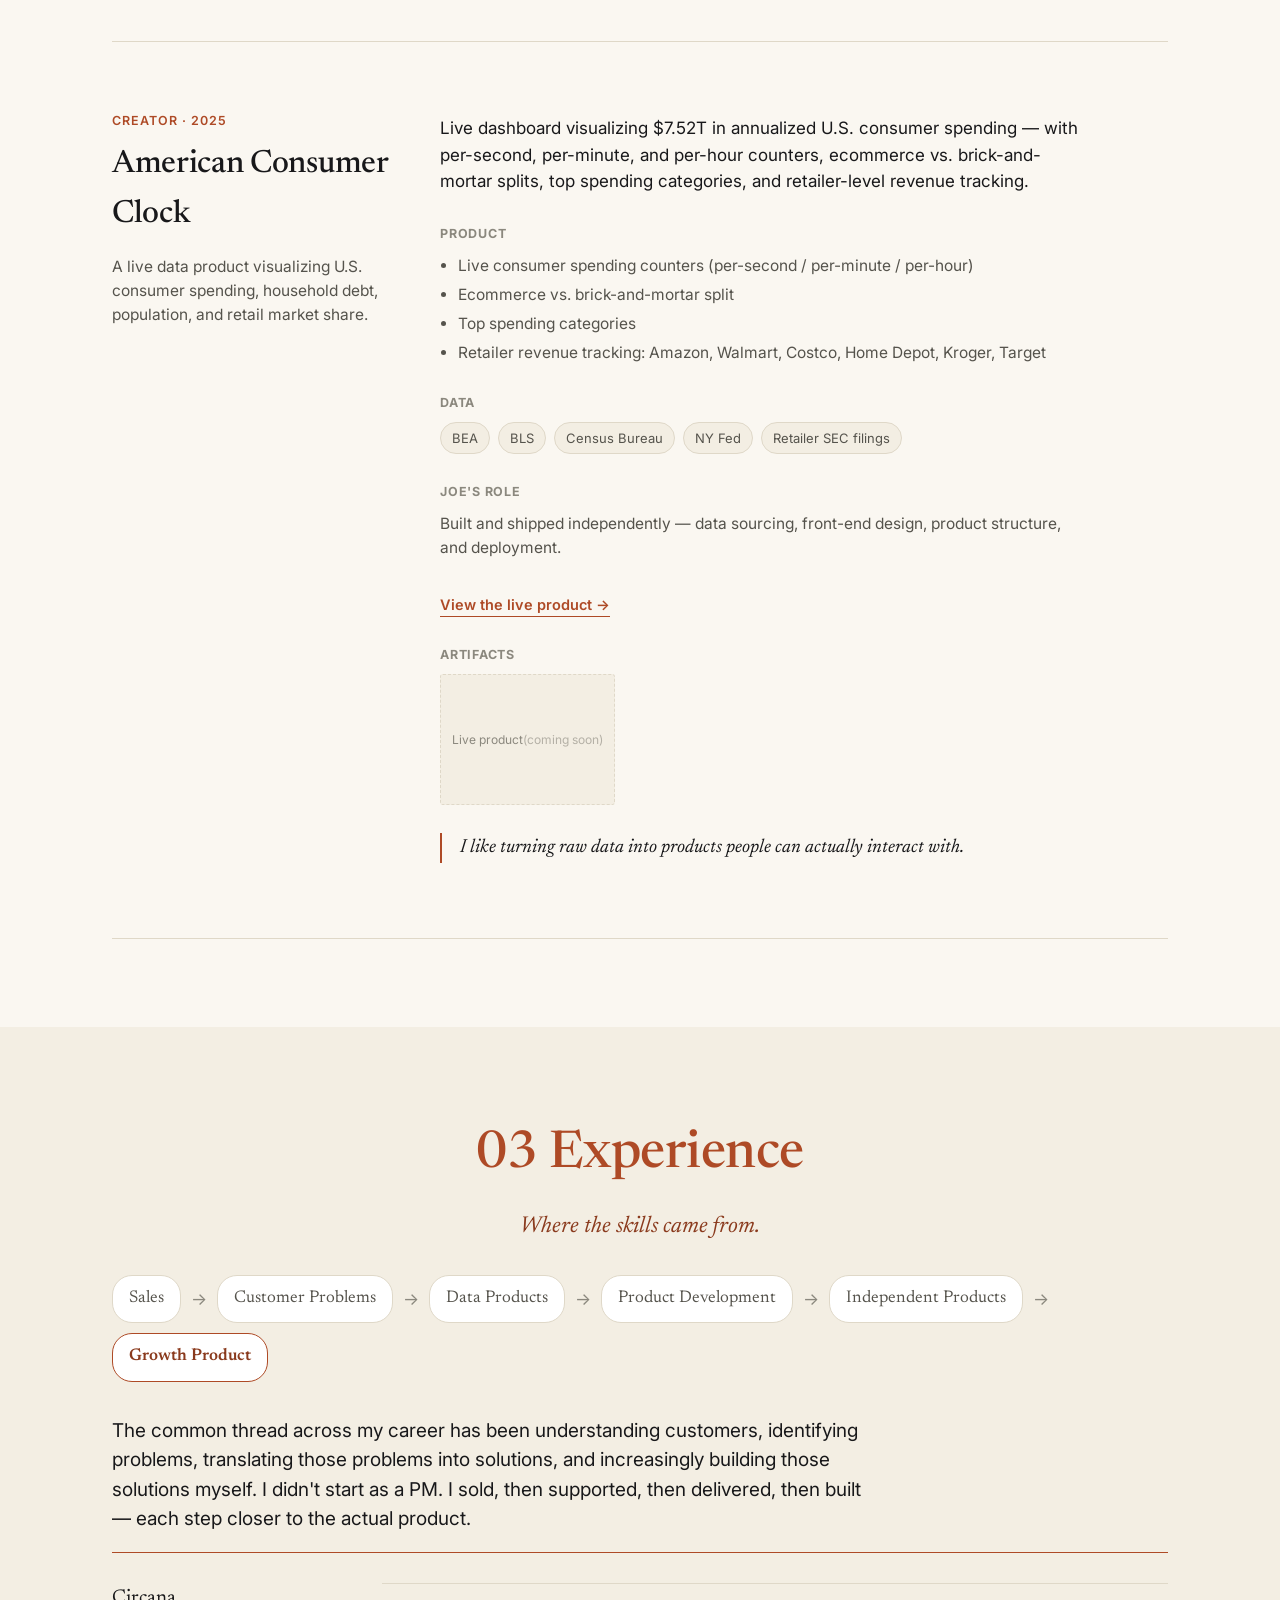
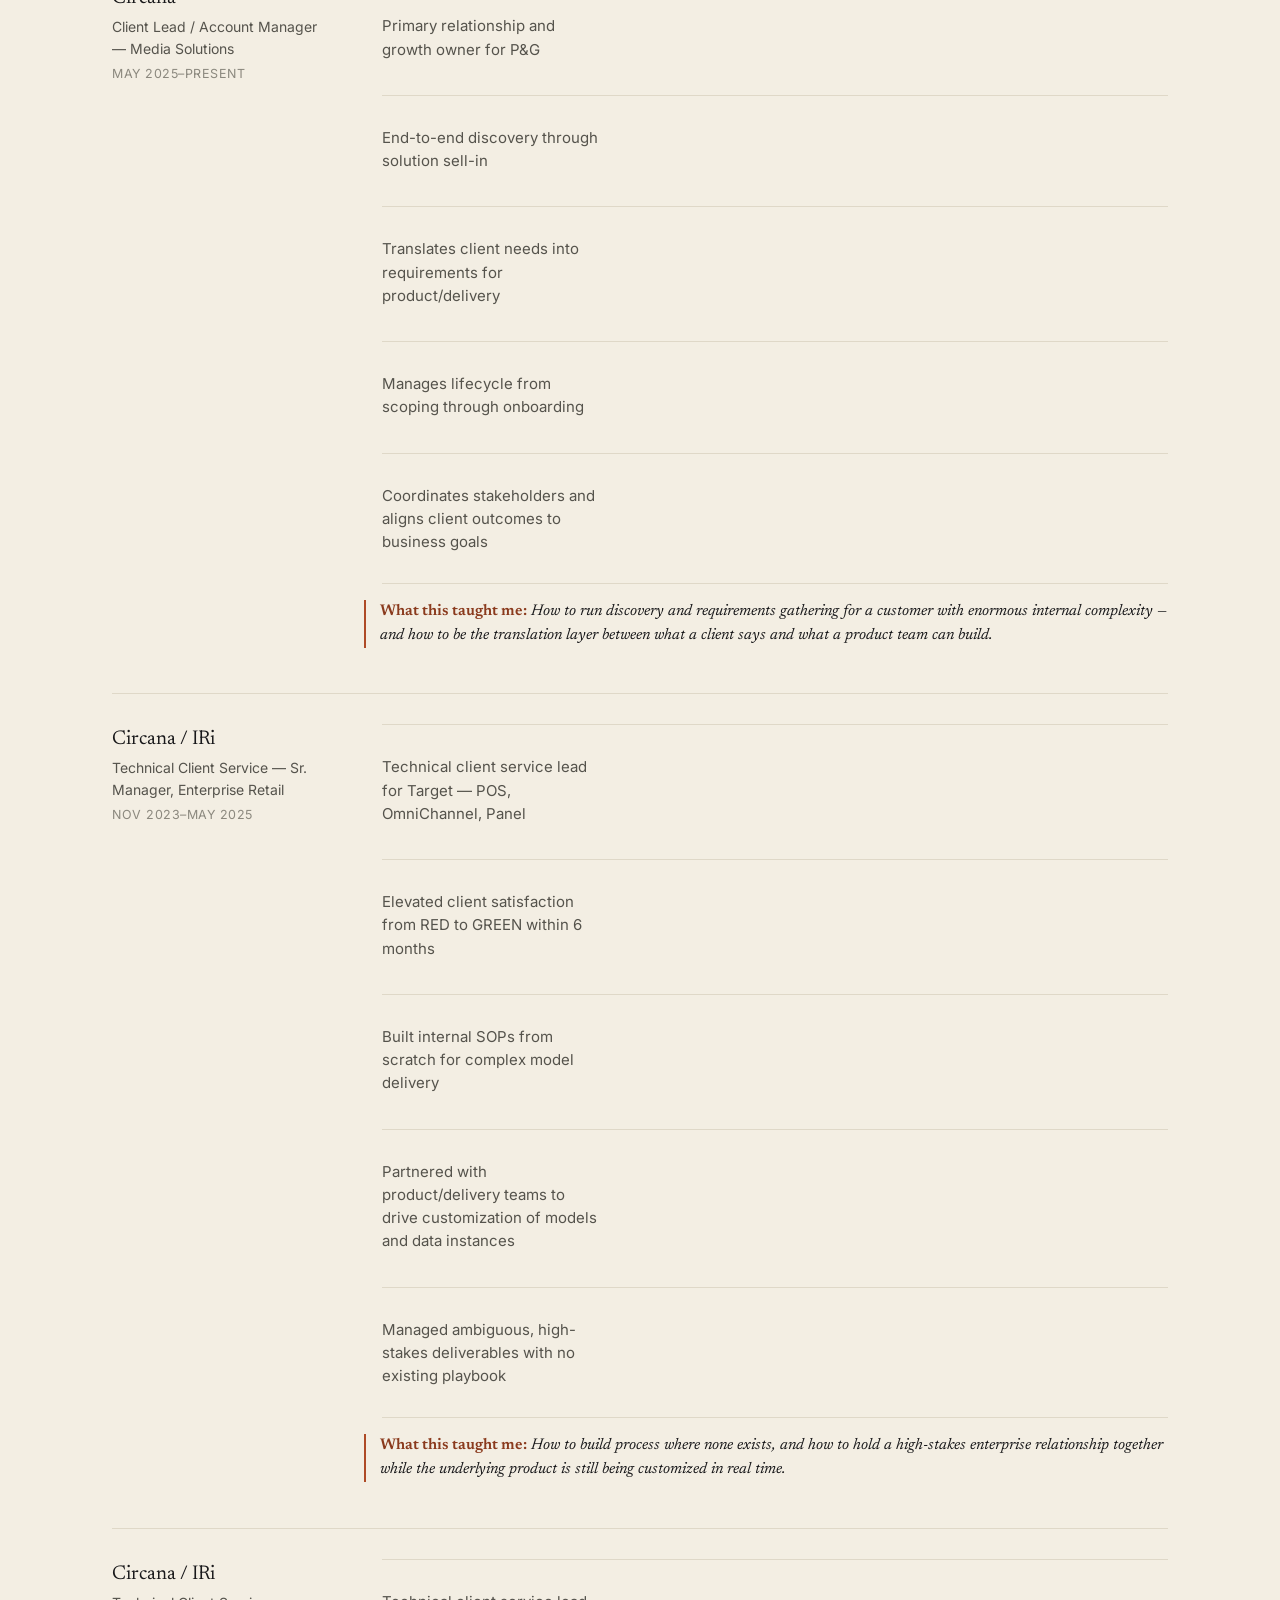
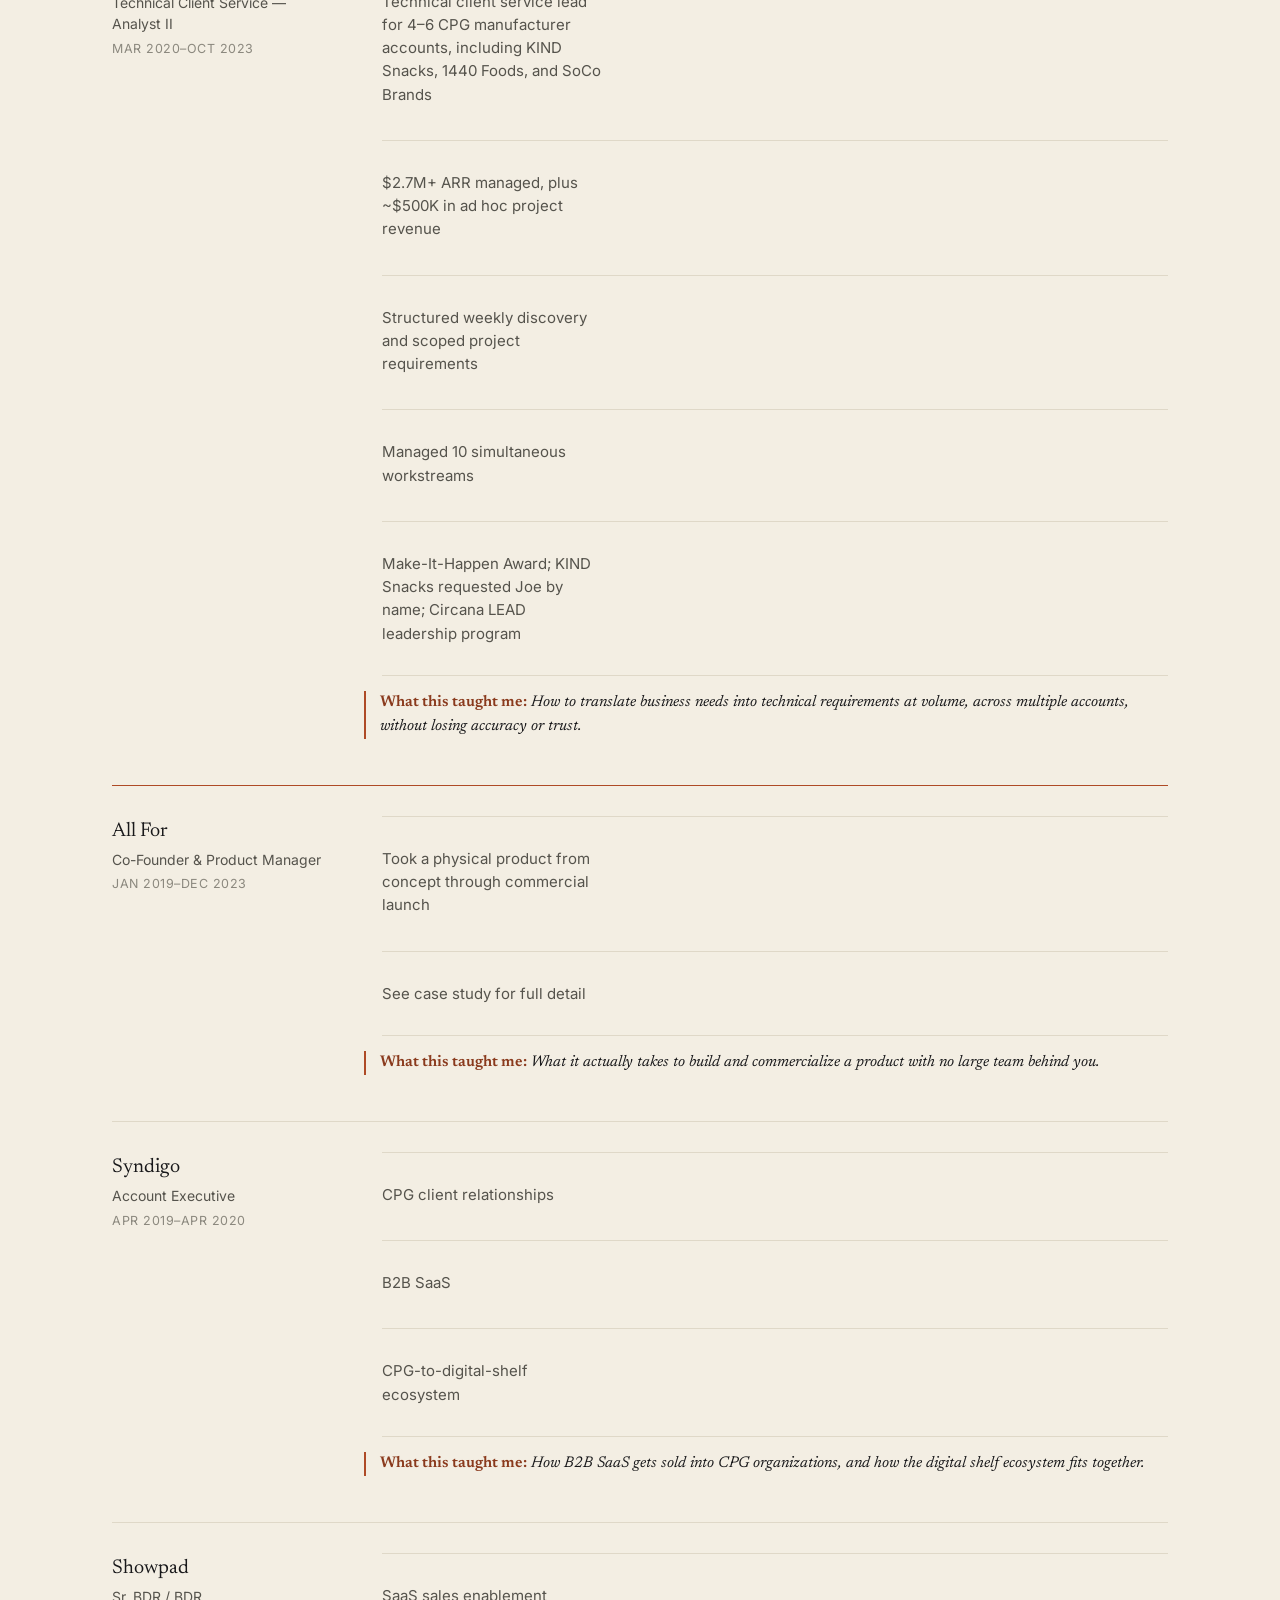
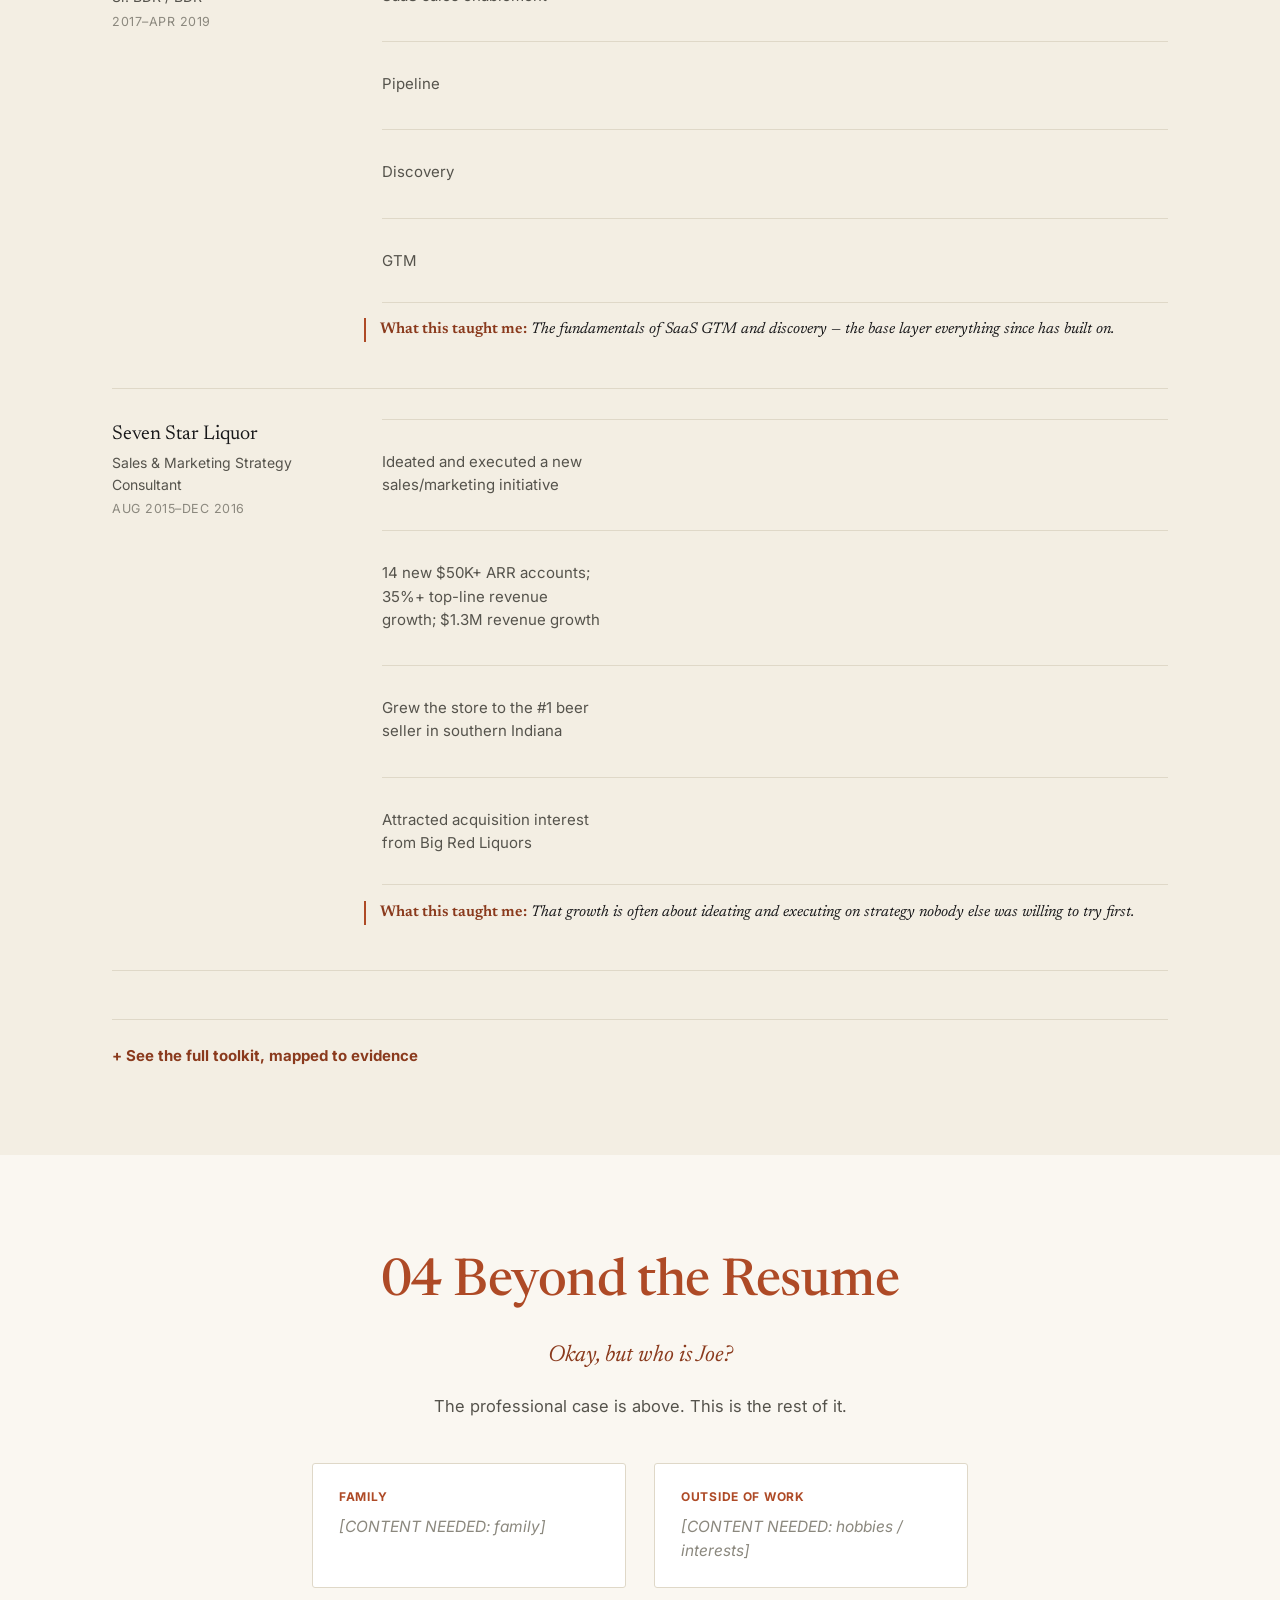
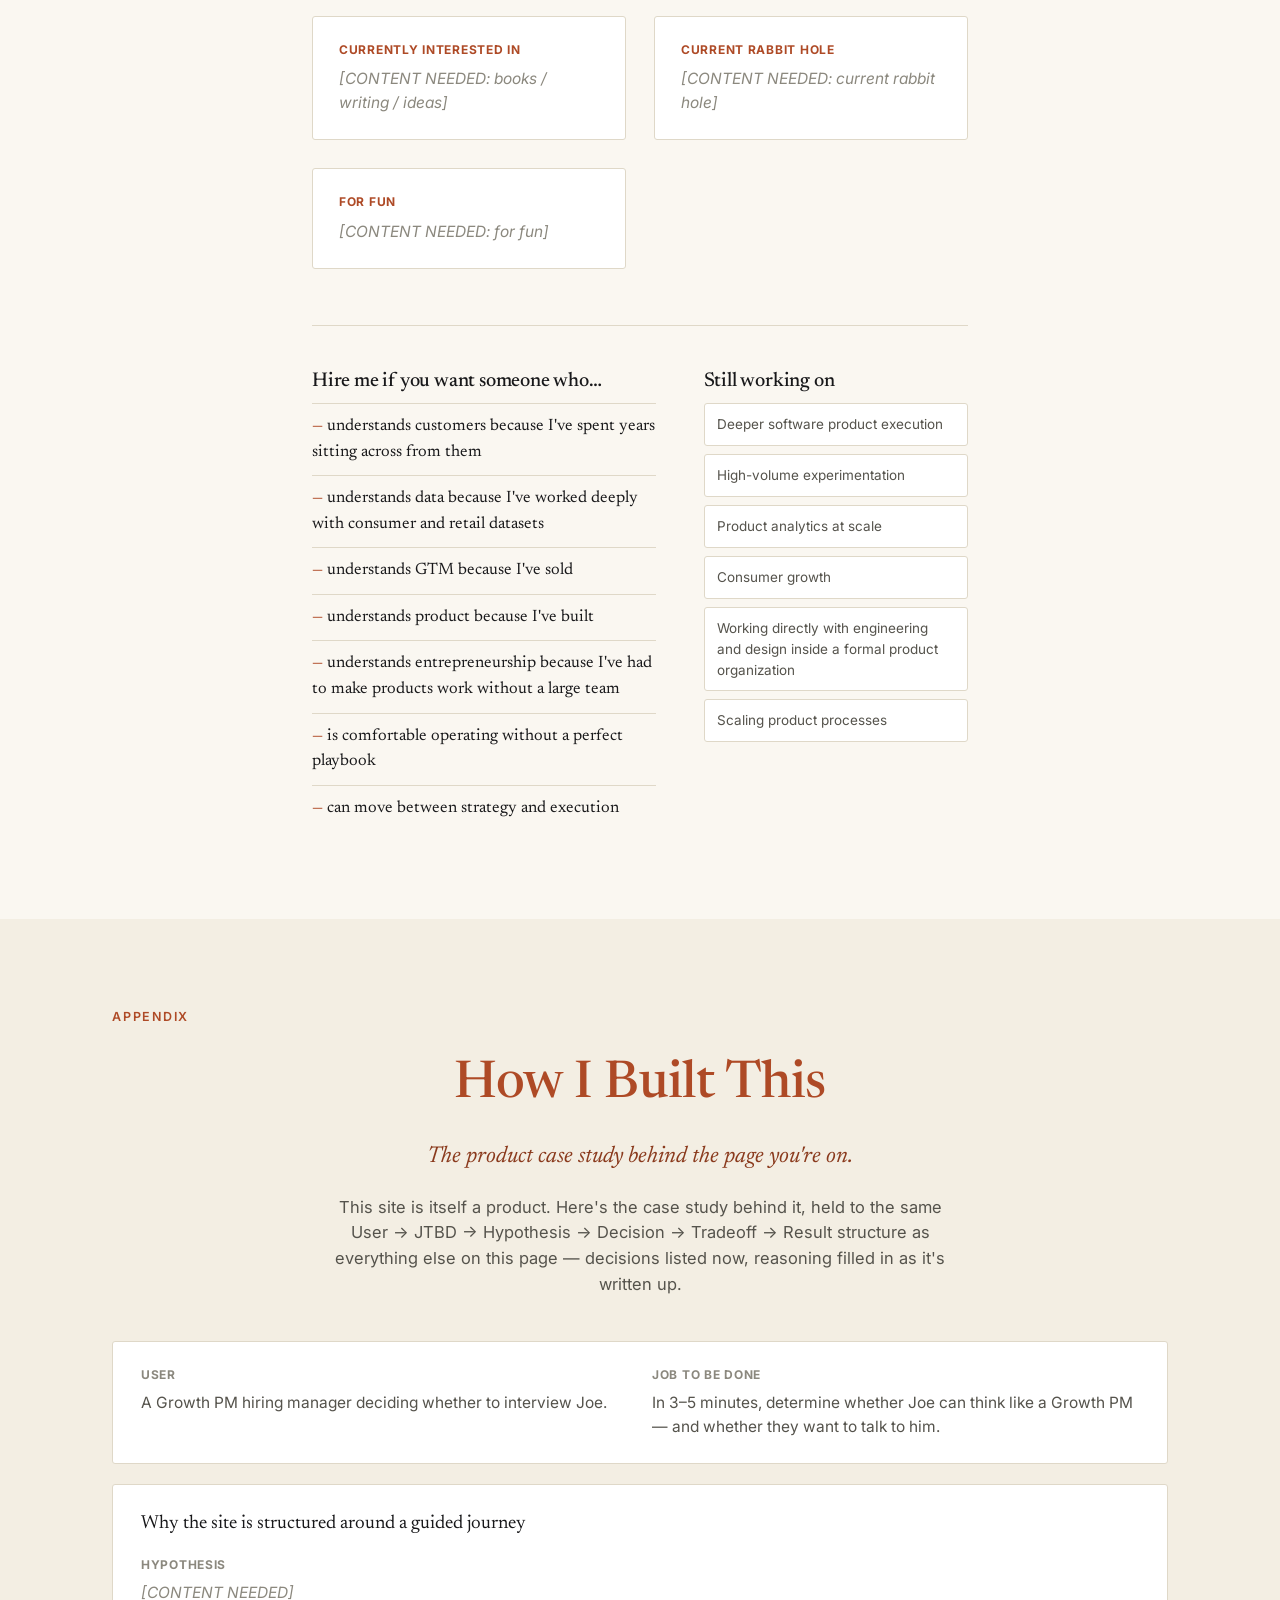
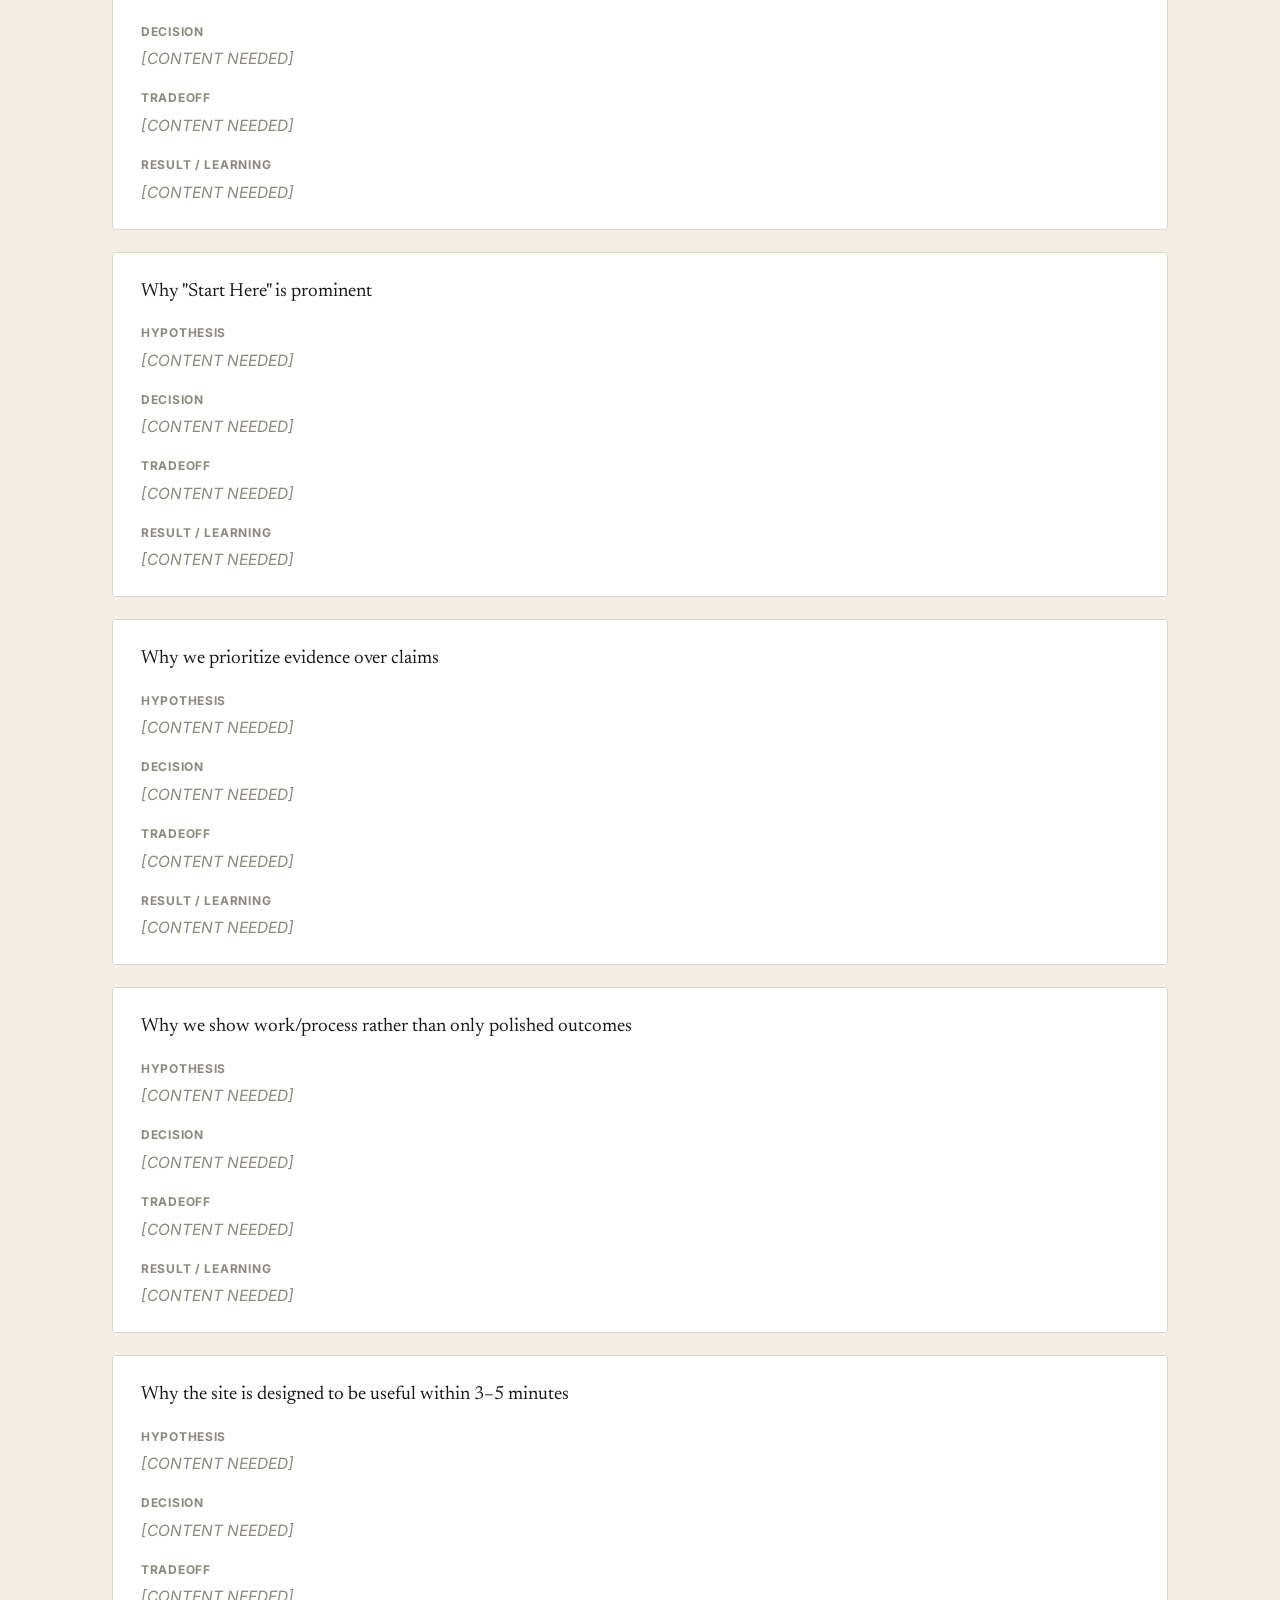
==== commit aa0a3dd0: "Add files via upload" ====
--- a/index.html
+++ b/index.html
@@ -52,8 +52,7 @@
   <!-- ============ HERO ============ -->
   <section class="hero" id="top">
     <div class="wrap">
-      <h1 class="hero-title">Explore Joe Laconi</h1>
-      <p class="hero-subhead">A Growth PM, who builds.</p>
+      <h1 class="hero-title">A Growth PM, who builds.</h1>
       <p class="hero-lede">
         My path runs through customer discovery, product development, data and analytics, and GTM —
         and for the last two years I've also been independently building and launching products,
@@ -62,10 +61,11 @@
     </div>
   </section>
 
-  <!-- ============ START HERE (primary navigation) ============ -->
+  <!-- ============ START HERE (primary navigation — the director) ============ -->
   <section class="start-here" id="start">
     <div class="wrap">
-      <p class="start-here-label">Start here</p>
+      <p class="start-here-label">Start Here</p>
+      <p class="start-here-instruction">Click each box to navigate</p>
       <div class="start-grid" id="start-grid">
         <a href="#how-i-think" class="start-card" data-track="start_here" data-id="how-i-think">
           <span class="start-num">01</span>
@@ -89,60 +89,56 @@
         </a>
       </div>
       <div class="why-annotation-wrap centered">
-        <button class="why-annotation" data-why="startHere" aria-expanded="false">Why I built it this way <span aria-hidden="true">→</span></button>
-      </div>
-    </div>
-  </section>
-
-  <!-- ============ HOW I THINK ============ -->
+        <button class="why-annotation" data-why="startHere" aria-expanded="false"></button>
+      </div>
+    </div>
+  </section>
+
+  <!-- ============ 01 HOW I THINK (parent — 3 sub-experiences) ============ -->
   <section class="section how-i-think" id="how-i-think">
     <div class="wrap">
-      <p class="eyebrow">01 — How I Think</p>
-      <h2 class="section-title">Watch me think, not just read that I can.</h2>
-      <p class="section-sub">Three real decisions. Same structure every time: what was happening, what I saw, what I believed, what I did, and what happened.</p>
-      <div class="why-annotation-wrap">
-        <button class="why-annotation" data-why="howIThink" aria-expanded="false">Why I built it this way <span aria-hidden="true">→</span></button>
-      </div>
-      <div class="decisions" id="decisions"></div>
-    </div>
-  </section>
-
-  <!-- ============ GIVE ME A PROBLEM ============ -->
-  <section class="section alt problem-section" id="give-me-a-problem">
-    <div class="wrap">
-      <p class="eyebrow">Try it live</p>
-      <h2 class="section-title">Give me a problem.</h2>
-      <p class="section-sub">See how I'd think about a product problem before I had the answer.</p>
-      <div class="scenario-grid" id="scenario-grid" role="group" aria-label="Choose a scenario"></div>
-      <div class="scenario-output" id="scenario-output" hidden></div>
-    </div>
-  </section>
-
-  <!-- ============ COMPANY-SPECIFIC TEARDOWN ============ -->
-  <section class="section alt opportunities-section" id="opportunities" hidden>
-    <div class="wrap">
-      <p class="eyebrow">Applied, not generic</p>
-      <h2 class="section-title" id="opportunities-title">Growth opportunities I'd investigate.</h2>
-      <p class="section-sub">Structure only for now — Observation, Hypothesis, Experiment, Metric. The actual analysis comes next, developed separately rather than guessed at here.</p>
-      <div class="opportunities-grid" id="opportunities-grid"></div>
-    </div>
-  </section>
-
-  <!-- ============ WHAT I'VE BUILT ============ -->
+      <h2 class="section-kicker">01 How I Think</h2>
+      <p class="section-tagline">Watch me think, not just read that I can.</p>
+      <div class="why-annotation-wrap centered">
+        <button class="why-annotation" data-why="howIThink" aria-expanded="false"></button>
+      </div>
+
+      <div class="sub-block">
+        <p class="sub-kicker">A. Real Decisions</p>
+        <p class="section-sub">Actual examples of how I've thought through problems.</p>
+        <div class="decisions" id="decisions"></div>
+      </div>
+
+      <div class="sub-block">
+        <p class="sub-kicker">B. Give Me a Problem</p>
+        <p class="section-sub">Interactive demonstration of my thinking — see how I'd think about a product problem before I had the answer.</p>
+        <div class="scenario-grid" id="scenario-grid" role="group" aria-label="Choose a scenario"></div>
+        <div class="scenario-output" id="scenario-output" hidden></div>
+      </div>
+
+      <div class="sub-block" id="opportunities" hidden>
+        <p class="sub-kicker">C. Pacvue Growth Investigation</p>
+        <p class="section-sub" id="opportunities-title">My company-specific product teardown.</p>
+        <div class="opportunities-grid" id="opportunities-grid"></div>
+      </div>
+    </div>
+  </section>
+
+  <!-- ============ 02 WHAT I'VE BUILT ============ -->
   <section class="section" id="work">
     <div class="wrap">
-      <p class="eyebrow">02 — What I've Built</p>
-      <h2 class="section-title">The strongest evidence.</h2>
+      <h2 class="section-kicker">02 What I've Built</h2>
+      <p class="section-tagline">The strongest evidence.</p>
       <p class="section-sub">Three products, three different starting points. Order below reflects what you're hiring for.</p>
       <div class="case-studies" id="case-studies"></div>
     </div>
   </section>
 
-  <!-- ============ EXPERIENCE ============ -->
+  <!-- ============ 03 EXPERIENCE ============ -->
   <section class="section alt" id="experience">
     <div class="wrap">
-      <p class="eyebrow">03 — Experience</p>
-      <h2 class="section-title">Where the skills came from.</h2>
+      <h2 class="section-kicker">03 Experience</h2>
+      <p class="section-tagline">Where the skills came from.</p>
       <div class="progression" id="career-progression" aria-label="Career progression"></div>
       <p class="section-body large" id="why-product-body"></p>
       <ol class="timeline" id="timeline"></ol>
@@ -153,11 +149,11 @@
     </div>
   </section>
 
-  <!-- ============ BEYOND THE RESUME ============ -->
+  <!-- ============ 04 BEYOND THE RESUME ============ -->
   <section class="section beyond-resume" id="beyond">
     <div class="wrap wrap-narrow">
-      <p class="eyebrow">04 — Beyond the Resume</p>
-      <h2 class="section-title" id="beyond-headline">Okay, but who is Joe?</h2>
+      <h2 class="section-kicker">04 Beyond the Resume</h2>
+      <p class="section-tagline" id="beyond-headline"></p>
       <p class="section-sub" id="beyond-intro"></p>
       <div class="personal-grid" id="personal-grid"></div>
 
@@ -174,24 +170,12 @@
     </div>
   </section>
 
-  <!-- ============ SHOW YOUR WORK ============ -->
-  <section class="section evidence-section" id="show-work">
-    <div class="wrap">
-      <p class="eyebrow">Show the work</p>
-      <h2 class="section-title">How I actually got here.</h2>
-      <p class="section-sub">Screenshots, prototypes, experiments, failures, iterations, decisions, results — pulled from across everything above, not claimed in the abstract. Reusable component; fills in as material gets developed.</p>
-      <div class="why-annotation-wrap">
-        <button class="why-annotation" data-why="showWork" aria-expanded="false">Why I built it this way <span aria-hidden="true">→</span></button>
-      </div>
-      <div class="evidence-grid" id="evidence-grid"></div>
-    </div>
-  </section>
-
   <!-- ============ HOW I BUILT THIS (appendix) ============ -->
   <section class="section alt why-built-section" id="why-built">
     <div class="wrap">
-      <p class="eyebrow">Appendix — how I built this</p>
-      <h2 class="section-title" id="why-built-headline">How I built this.</h2>
+      <p class="eyebrow">Appendix</p>
+      <h2 class="section-kicker">How I Built This</h2>
+      <p class="section-tagline" id="why-built-headline"></p>
       <p class="section-sub" id="why-built-intro"></p>
       <div class="built-context" id="built-context"></div>
       <div class="decisions" id="built-decisions"></div>
@@ -231,6 +215,7 @@
 <footer class="site-footer">
   <div class="wrap footer-inner">
     <p>Joe Laconi — built, not templated.</p>
+    <a href="#resume" class="footer-resume-link">Resume</a>
     <p class="footer-meta" id="footer-role"></p>
   </div>
 </footer>
--- a/css/style.css
+++ b/css/style.css
@@ -198,16 +198,9 @@
 }
 .hero .wrap { display: flex; flex-direction: column; align-items: center; }
 .hero-title {
-  font-size: clamp(38px, 6vw, 68px);
+  font-size: clamp(42px, 7vw, 76px);
   line-height: 1.04;
-  margin-bottom: 14px;
-}
-.hero-subhead {
-  font-family: var(--serif);
-  font-style: italic;
-  font-size: clamp(19px, 2.4vw, 25px);
-  color: var(--accent-ink);
-  margin: 0 0 20px;
+  margin-bottom: 18px;
 }
 .hero-role {
   font-family: var(--serif);
@@ -261,15 +254,64 @@
 .section-body { color: var(--ink-soft); font-size: 16.5px; }
 .section-body.large { font-size: 19px; color: var(--ink); max-width: 760px; }
 
-/* ---------- start here (the primary navigation) ---------- */
-.start-here {
-  padding: 0 0 64px;
-}
-.start-here-label {
-  font-family: var(--serif);
-  font-style: italic;
+/* Shared "wayfinding" heading pair, reused on every major section so
+   the visitor always knows exactly where they are — same treatment
+   as Start Here. Big kicker = where you are; tagline = what it means. */
+.section-kicker {
+  font-family: var(--serif);
+  font-style: normal;
+  font-weight: 500;
   font-size: clamp(34px, 5.5vw, 52px);
   color: var(--accent);
+  text-align: center;
+  margin: 0 0 14px;
+}
+.section-tagline {
+  font-family: var(--serif);
+  font-style: italic;
+  font-size: clamp(18px, 2.2vw, 23px);
+  color: var(--accent-ink);
+  text-align: center;
+  margin: 0 0 20px;
+}
+.how-i-think > .wrap > .section-sub,
+.section > .wrap > .section-tagline + .section-sub { text-align: center; margin-left: auto; margin-right: auto; }
+
+/* Sub-experiences inside a parent section (e.g. How I Think's A/B/C) */
+.sub-block {
+  margin-top: 56px;
+  padding-top: 48px;
+  border-top: 1px solid var(--rule);
+}
+.sub-block:first-of-type { margin-top: 48px; padding-top: 0; border-top: none; }
+.sub-kicker {
+  font-family: var(--serif);
+  font-weight: 600;
+  font-size: 27px;
+  color: var(--ink);
+  margin: 0 0 8px;
+}
+
+/* ---------- start here (the director — primary navigation) ---------- */
+.start-here {
+  padding: 36px 0 64px;
+  background: var(--paper-alt);
+  border-bottom: 1px solid var(--rule-soft);
+}
+.start-here-label {
+  font-family: var(--serif);
+  font-style: normal;
+  font-weight: 600;
+  font-size: clamp(36px, 6vw, 56px);
+  color: var(--accent);
+  text-align: center;
+  margin: 0 0 8px;
+}
+.start-here-instruction {
+  font-family: var(--serif);
+  font-style: italic;
+  font-size: 15px;
+  color: var(--ink-faint);
   text-align: center;
   margin: 0 0 32px;
 }
@@ -727,7 +769,9 @@
 
 /* ---------- footer ---------- */
 .site-footer { padding: 40px 0; border-top: 1px solid var(--rule); }
-.footer-inner { display: flex; justify-content: space-between; align-items: center; font-size: 13px; color: var(--ink-faint); }
+.footer-inner { display: flex; justify-content: space-between; align-items: center; gap: 16px; font-size: 13px; color: var(--ink-faint); }
+.footer-resume-link { font-weight: 600; color: var(--ink-soft); }
+.footer-resume-link:hover { color: var(--accent); }
 
 /* ---------- responsive ---------- */
 
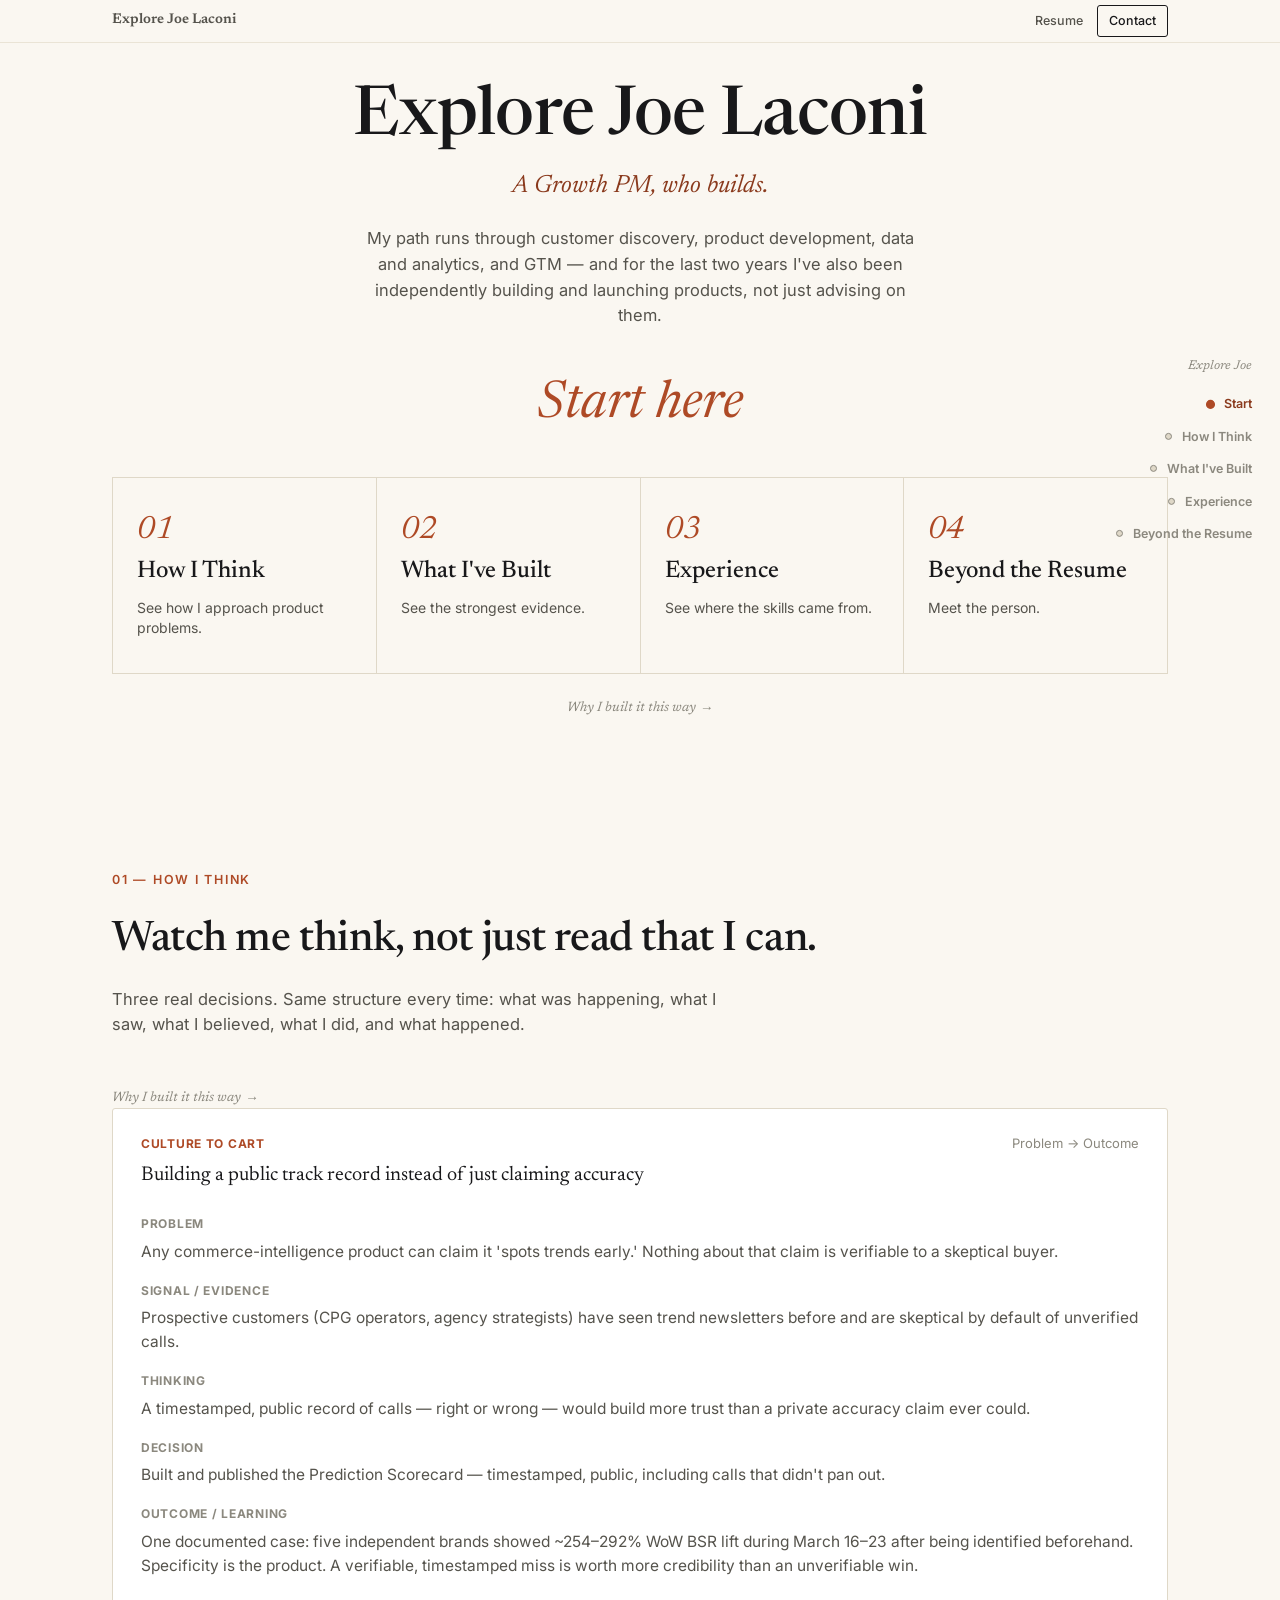
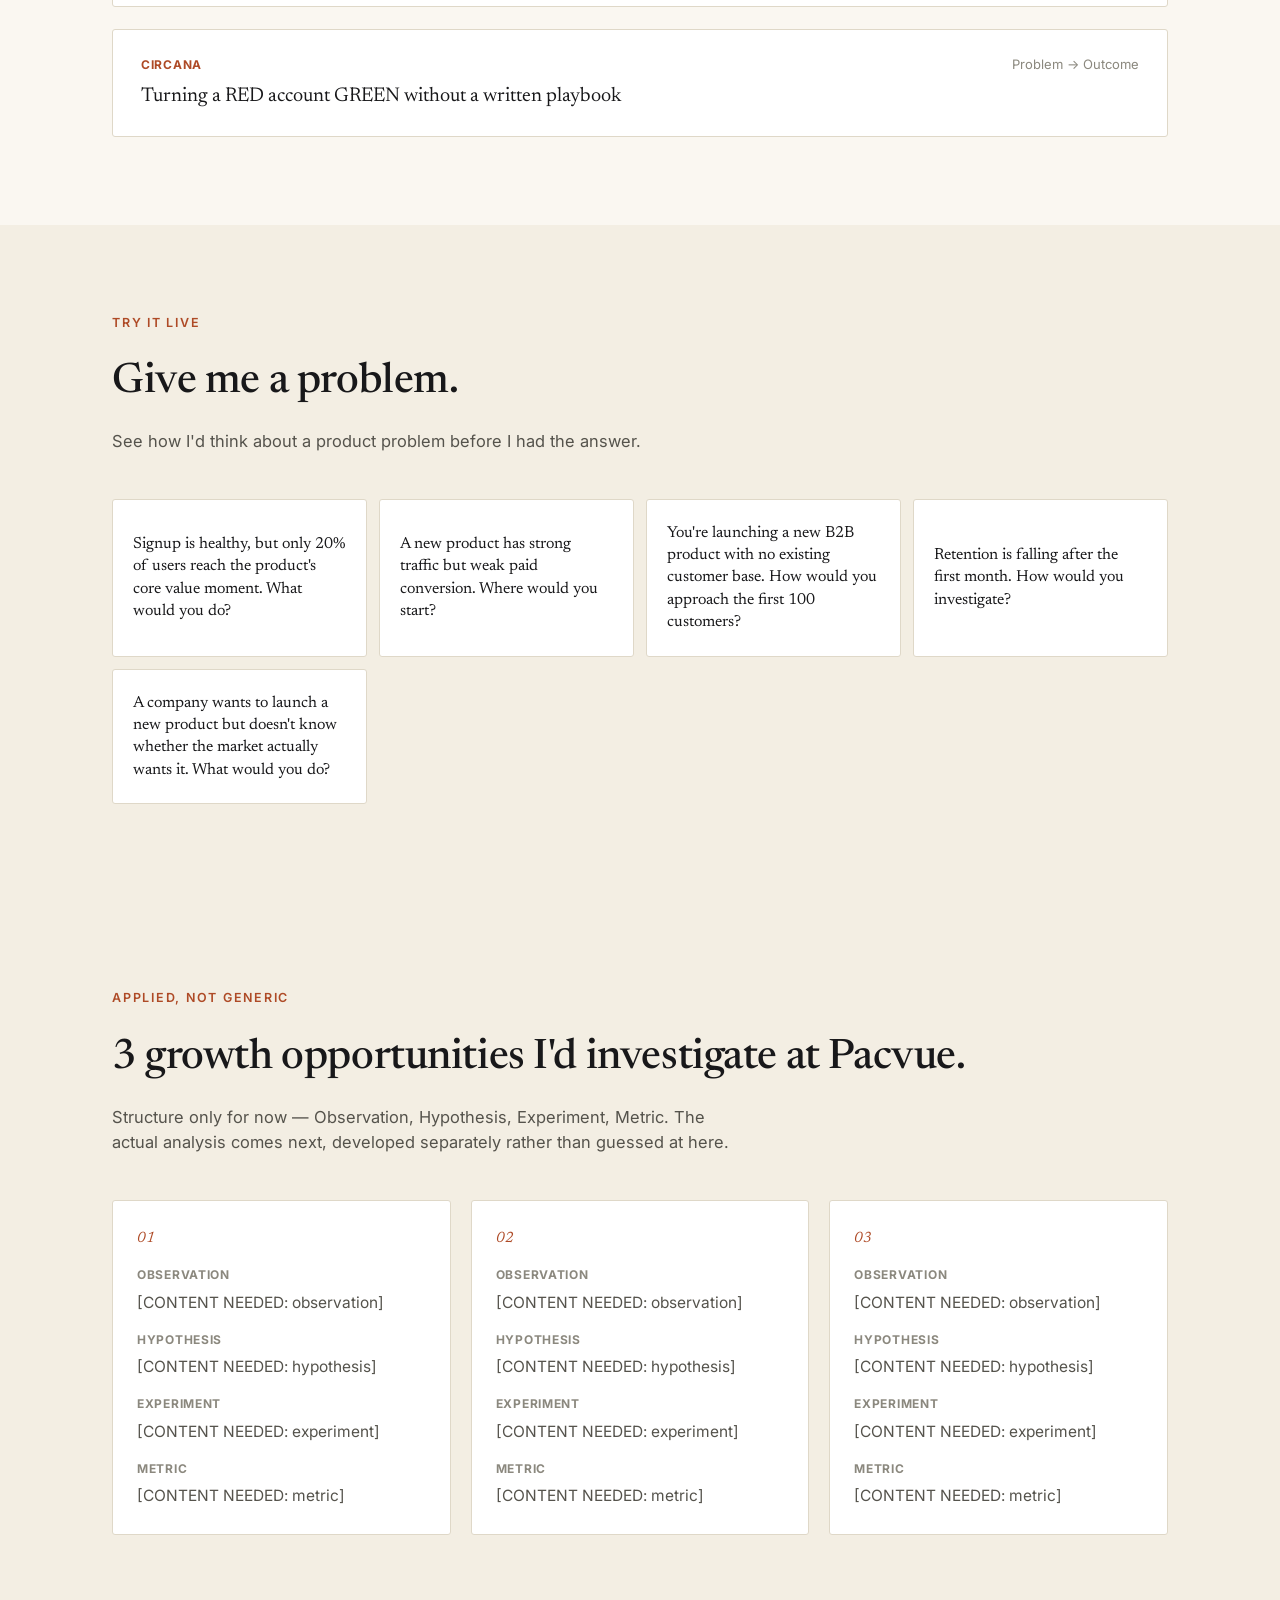
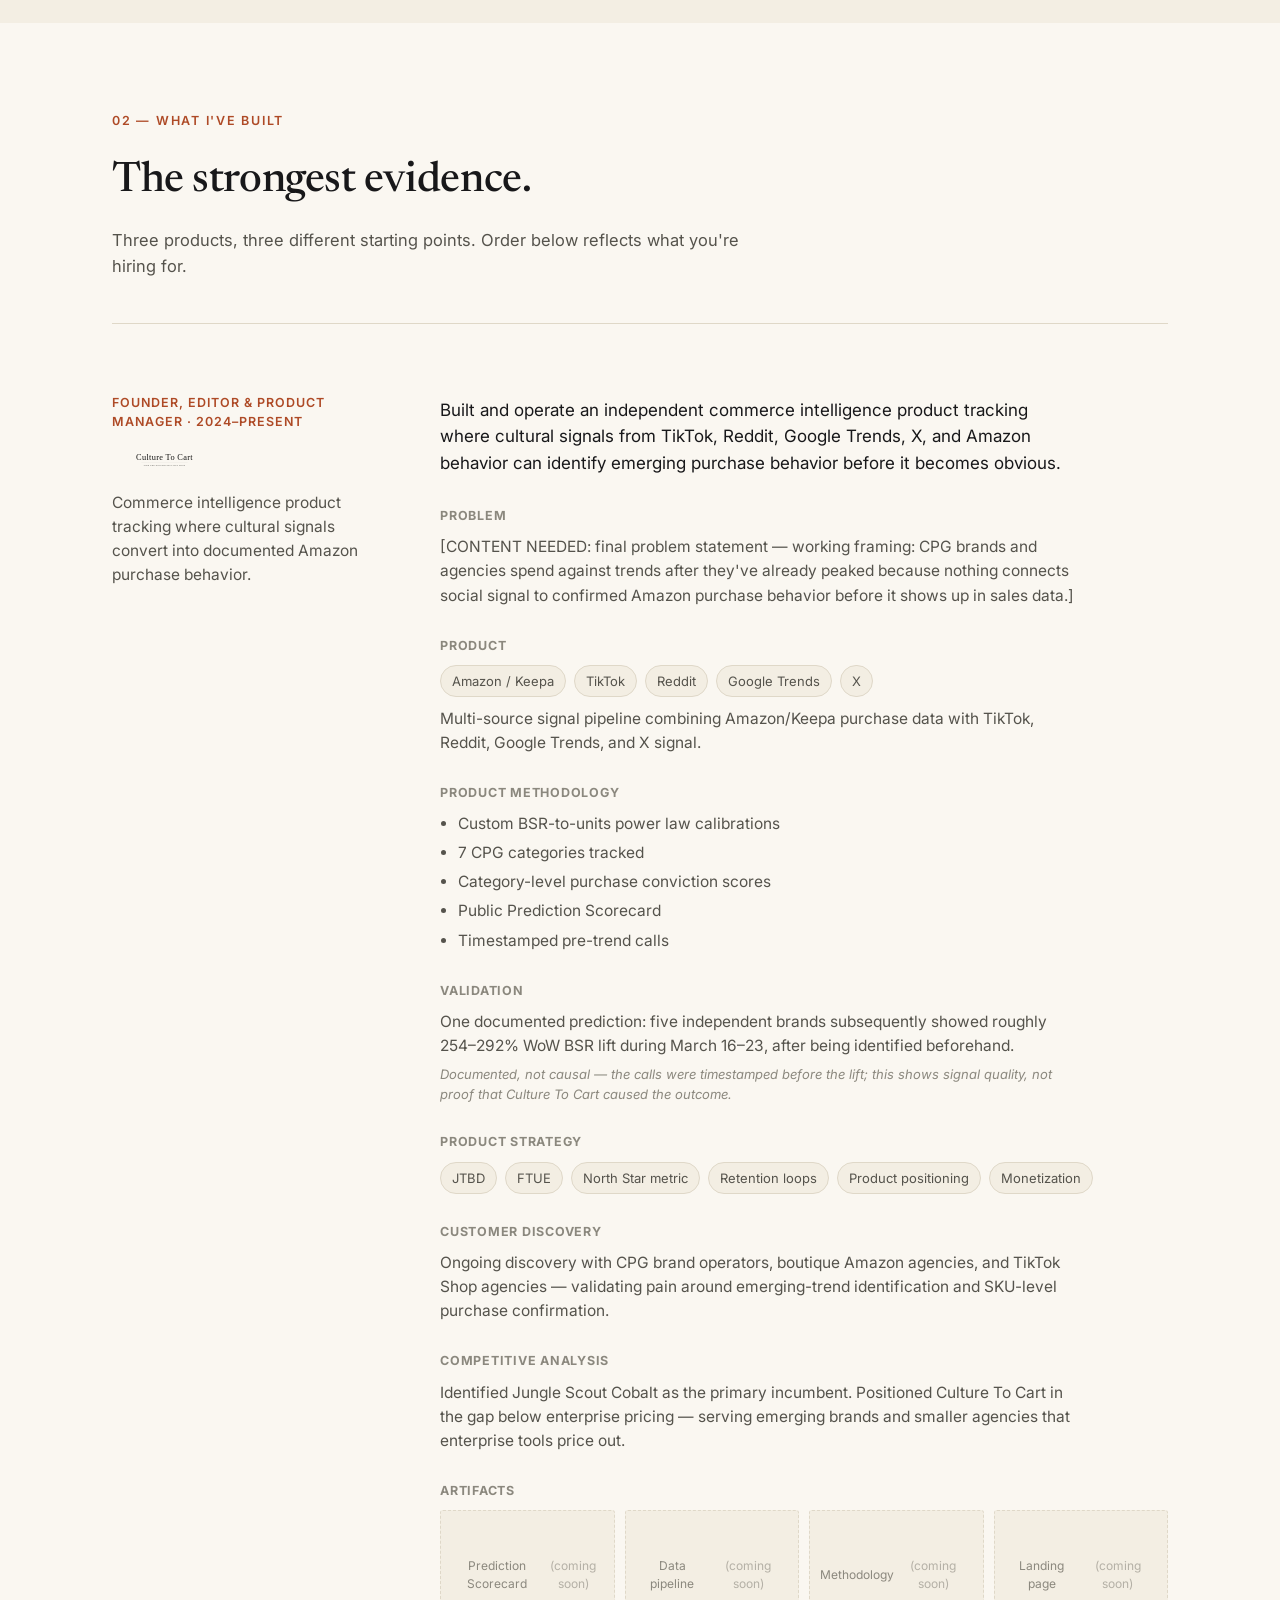
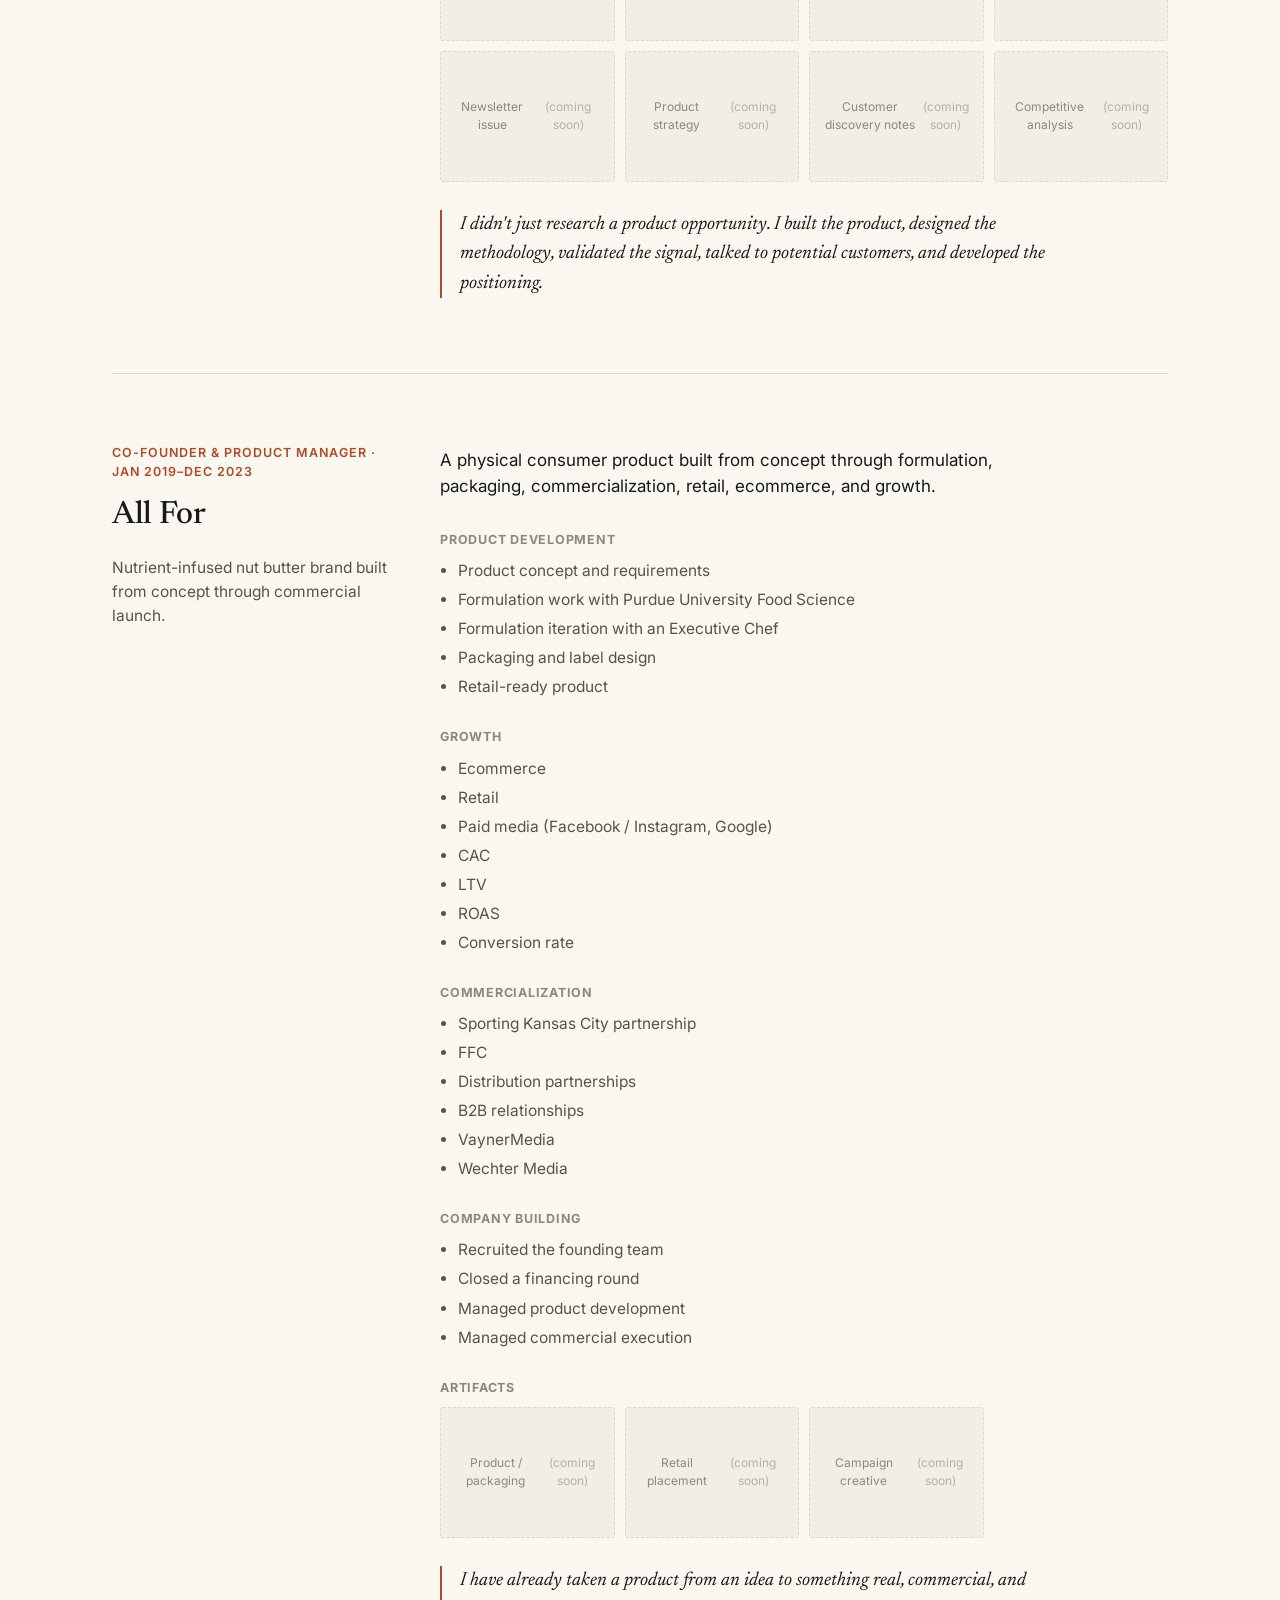
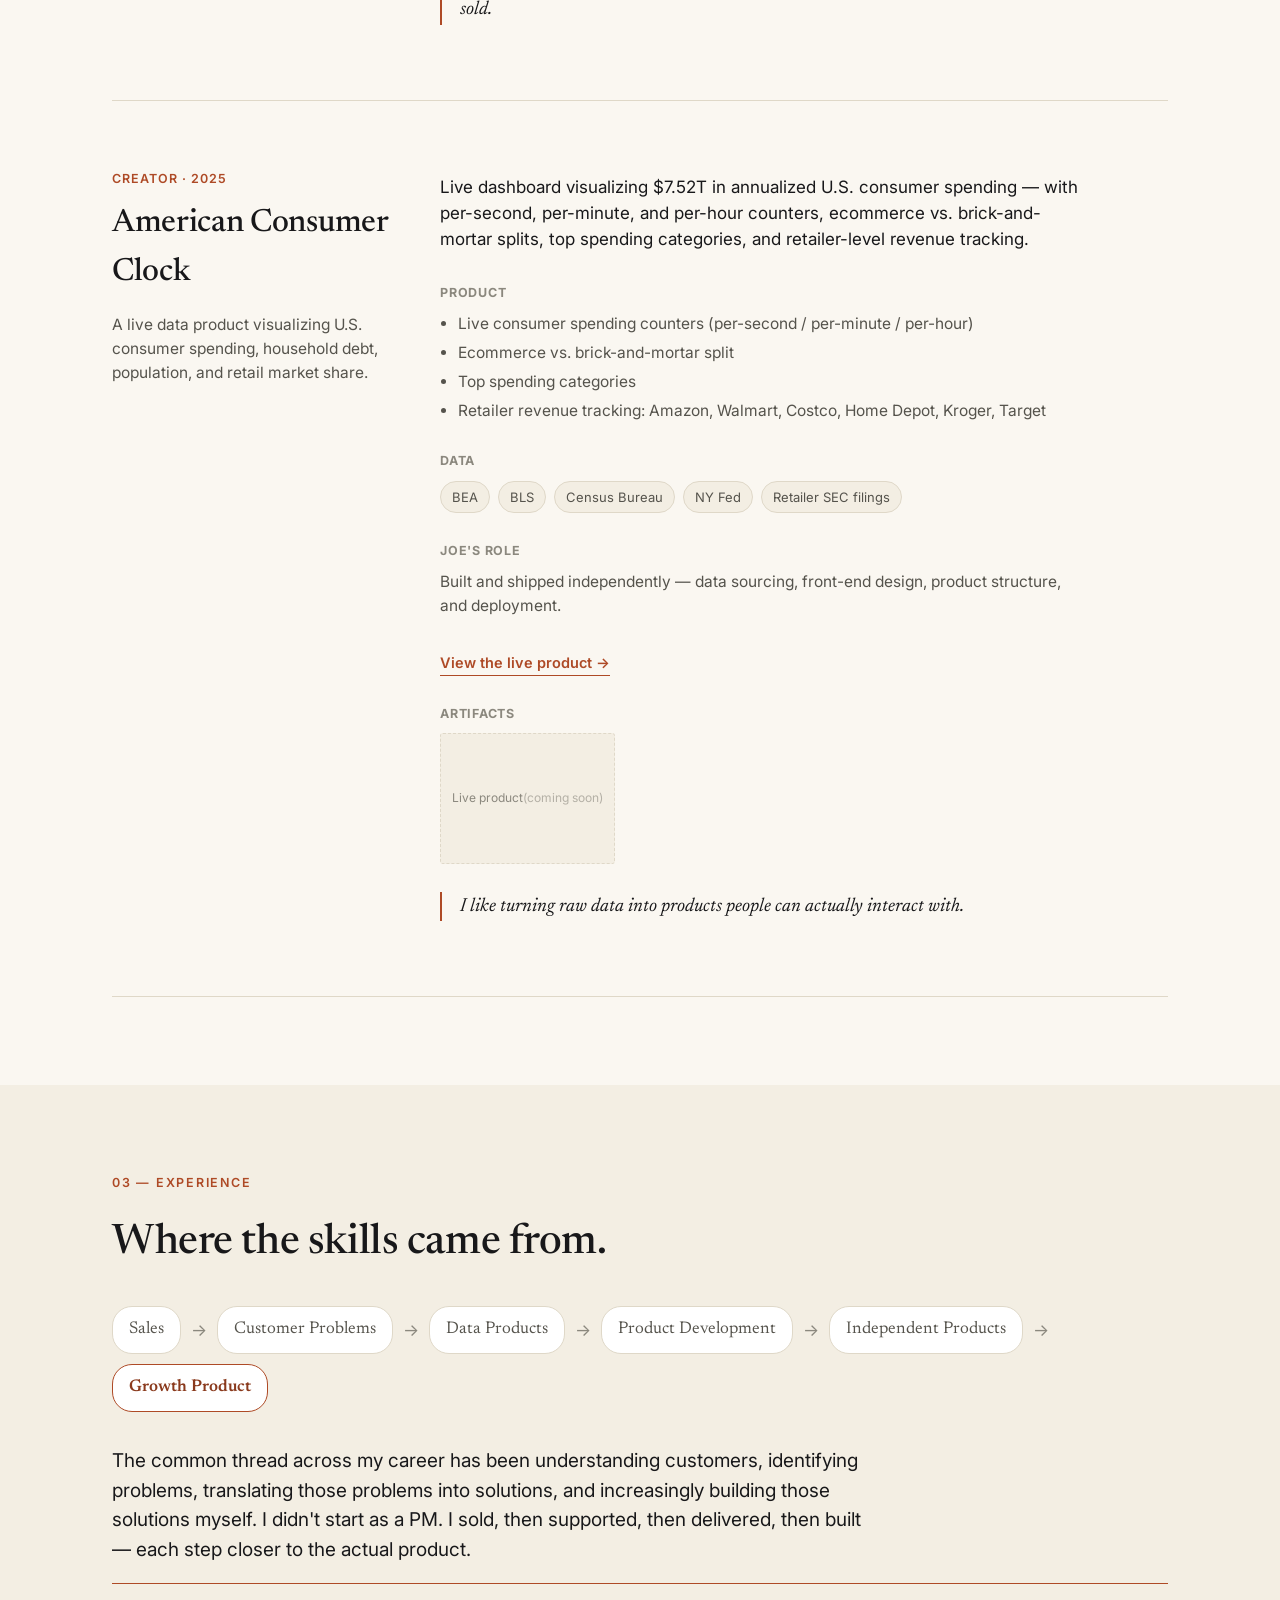
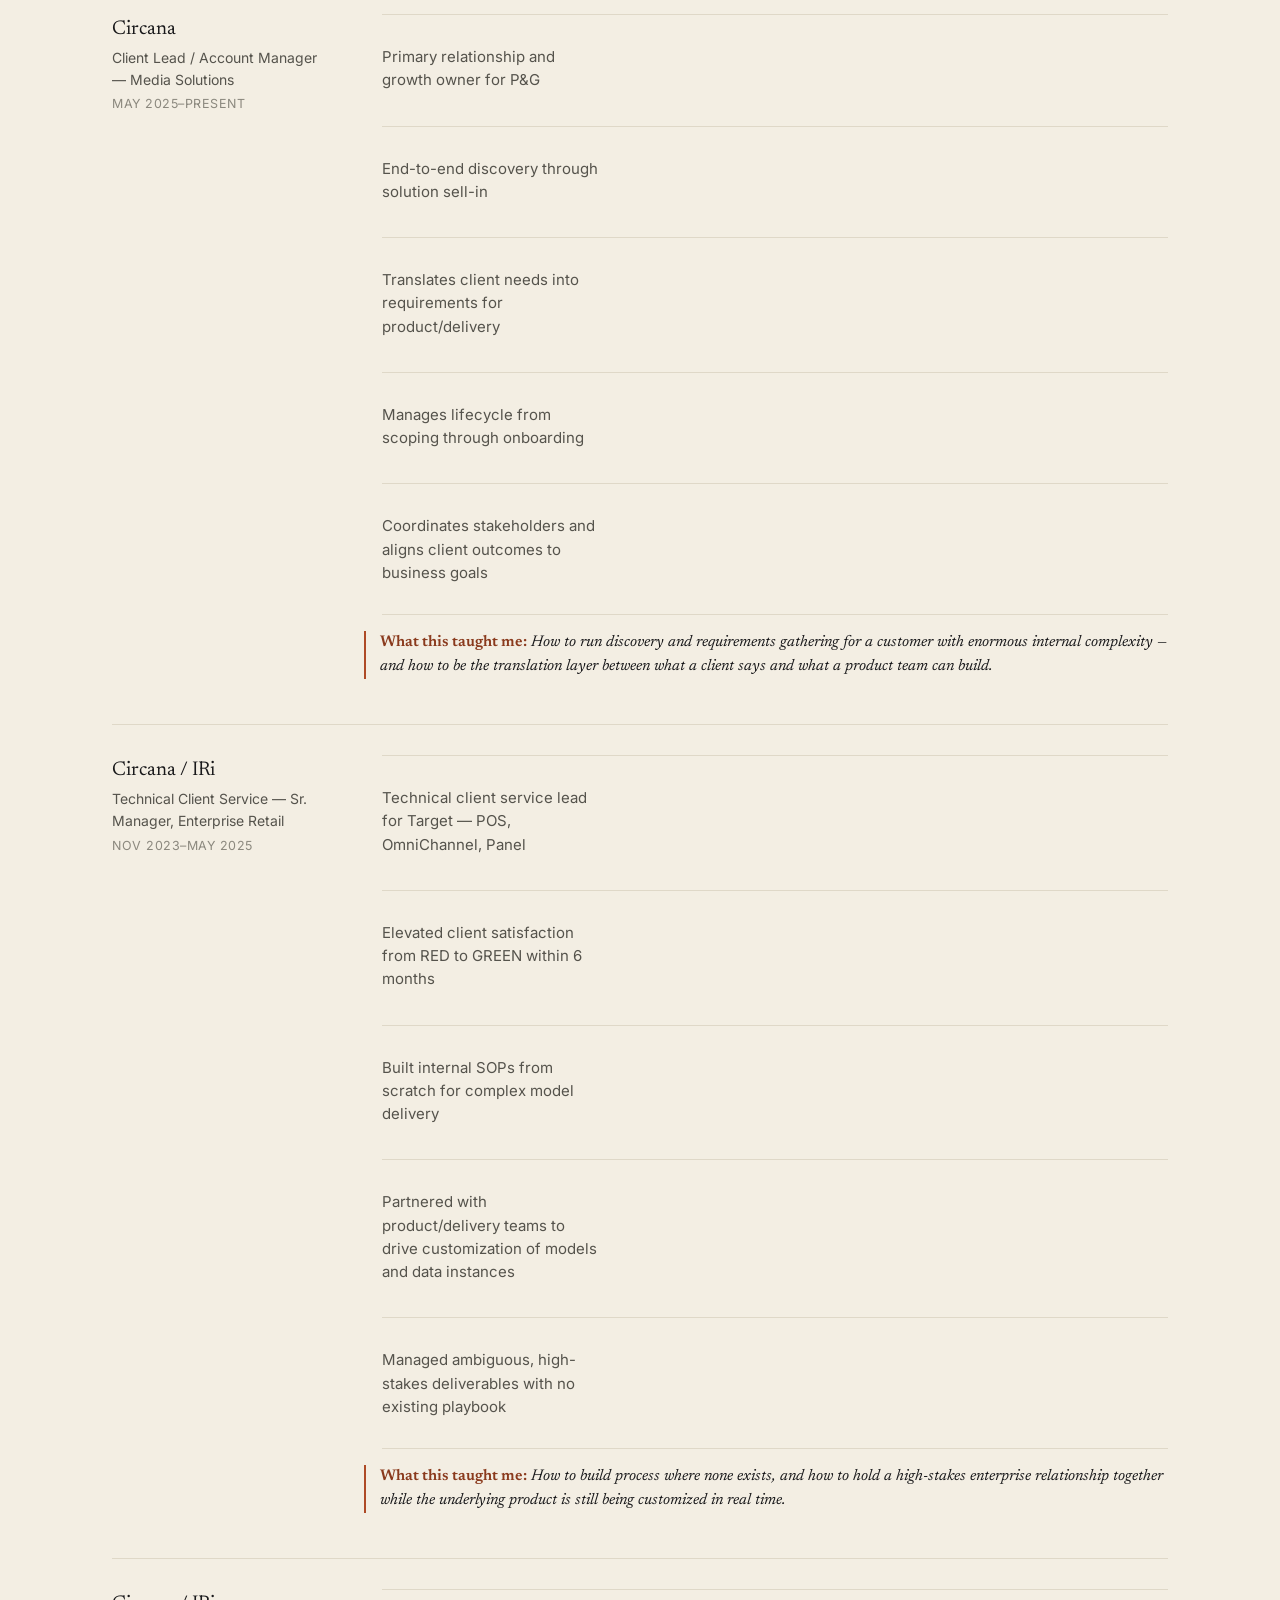
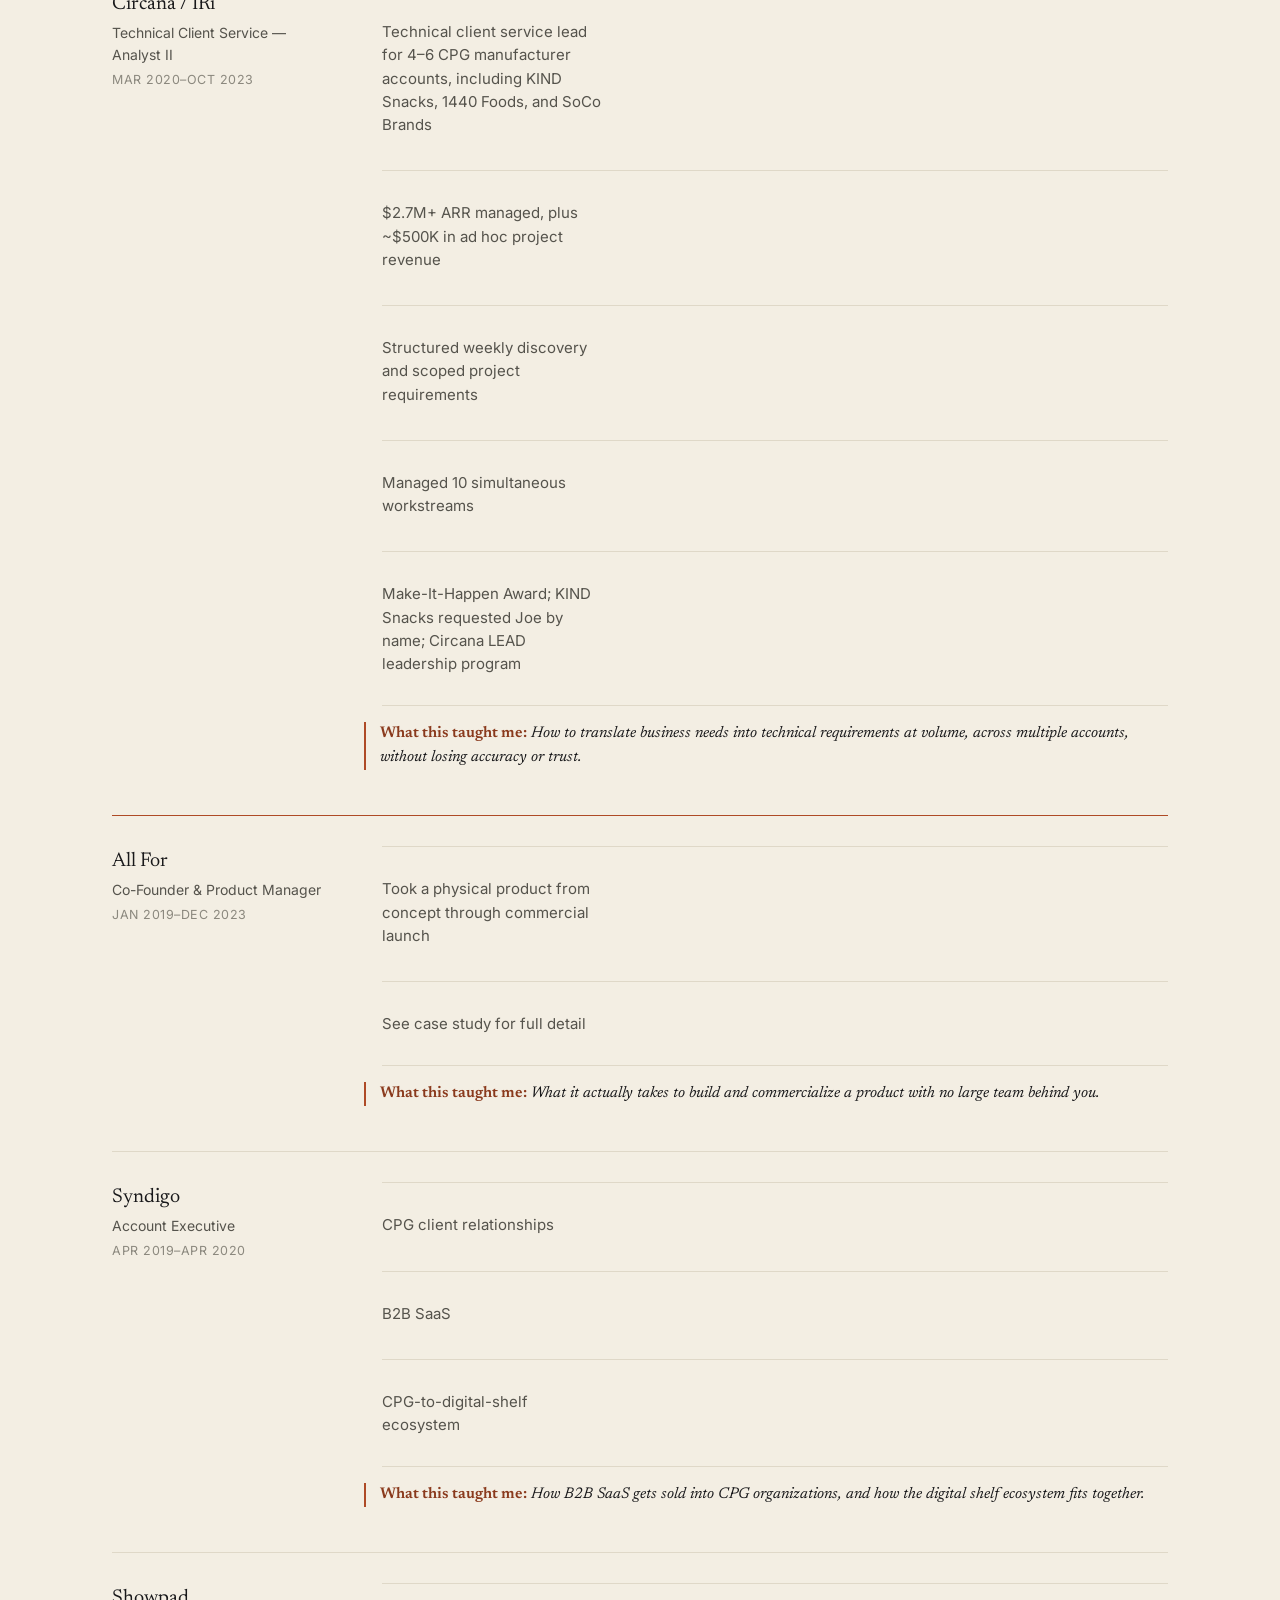
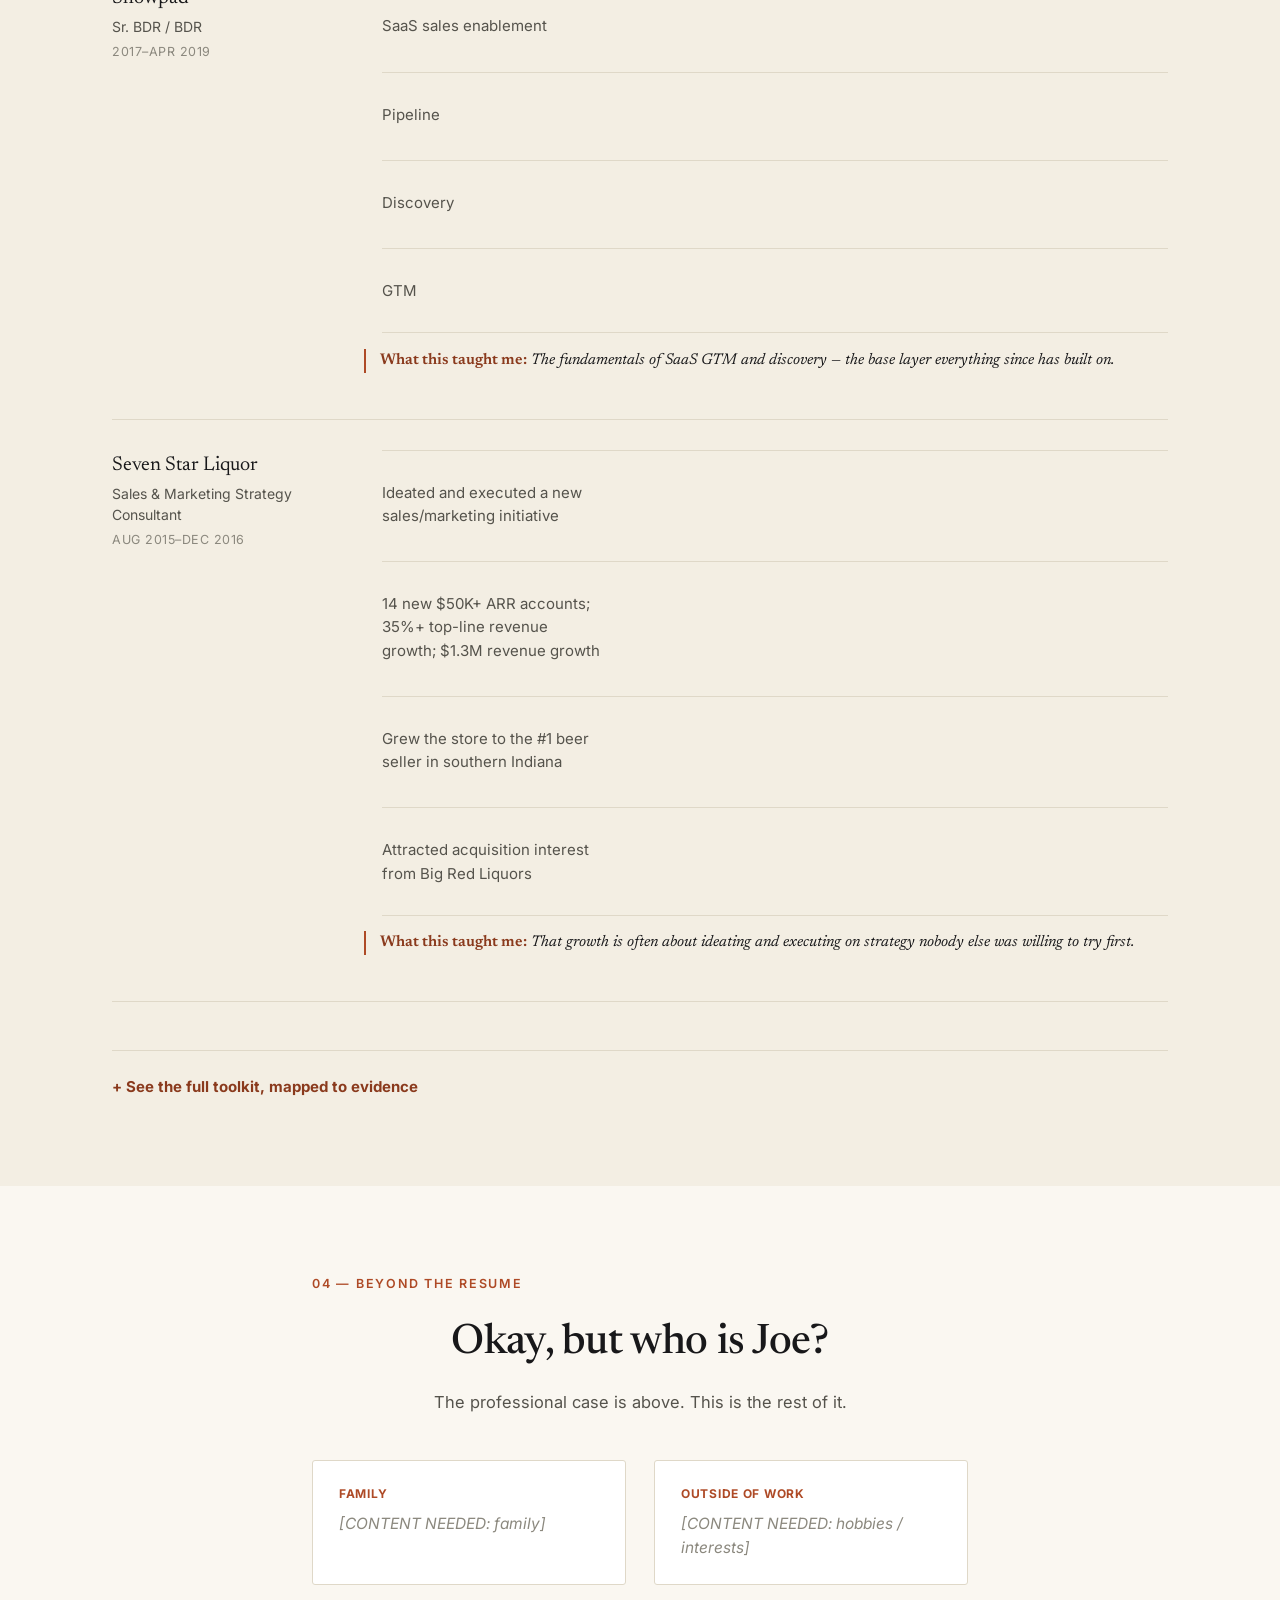
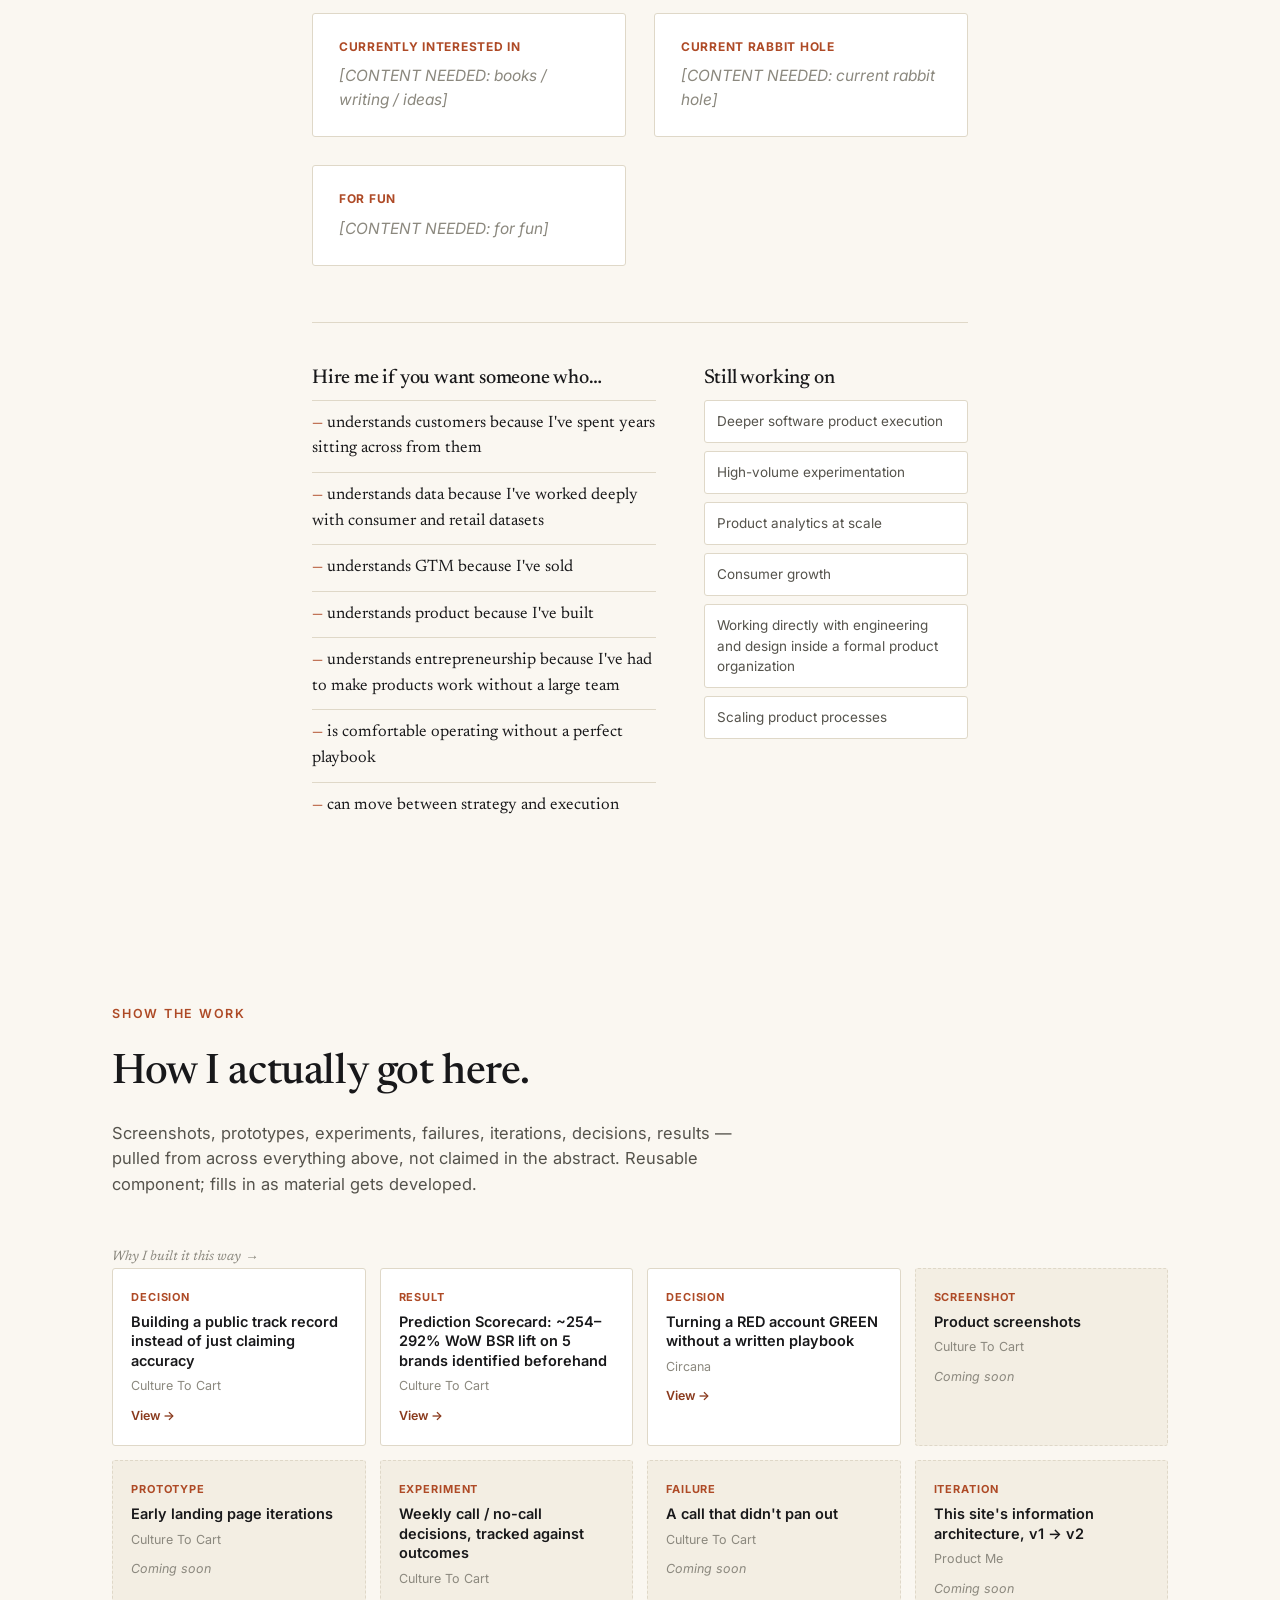
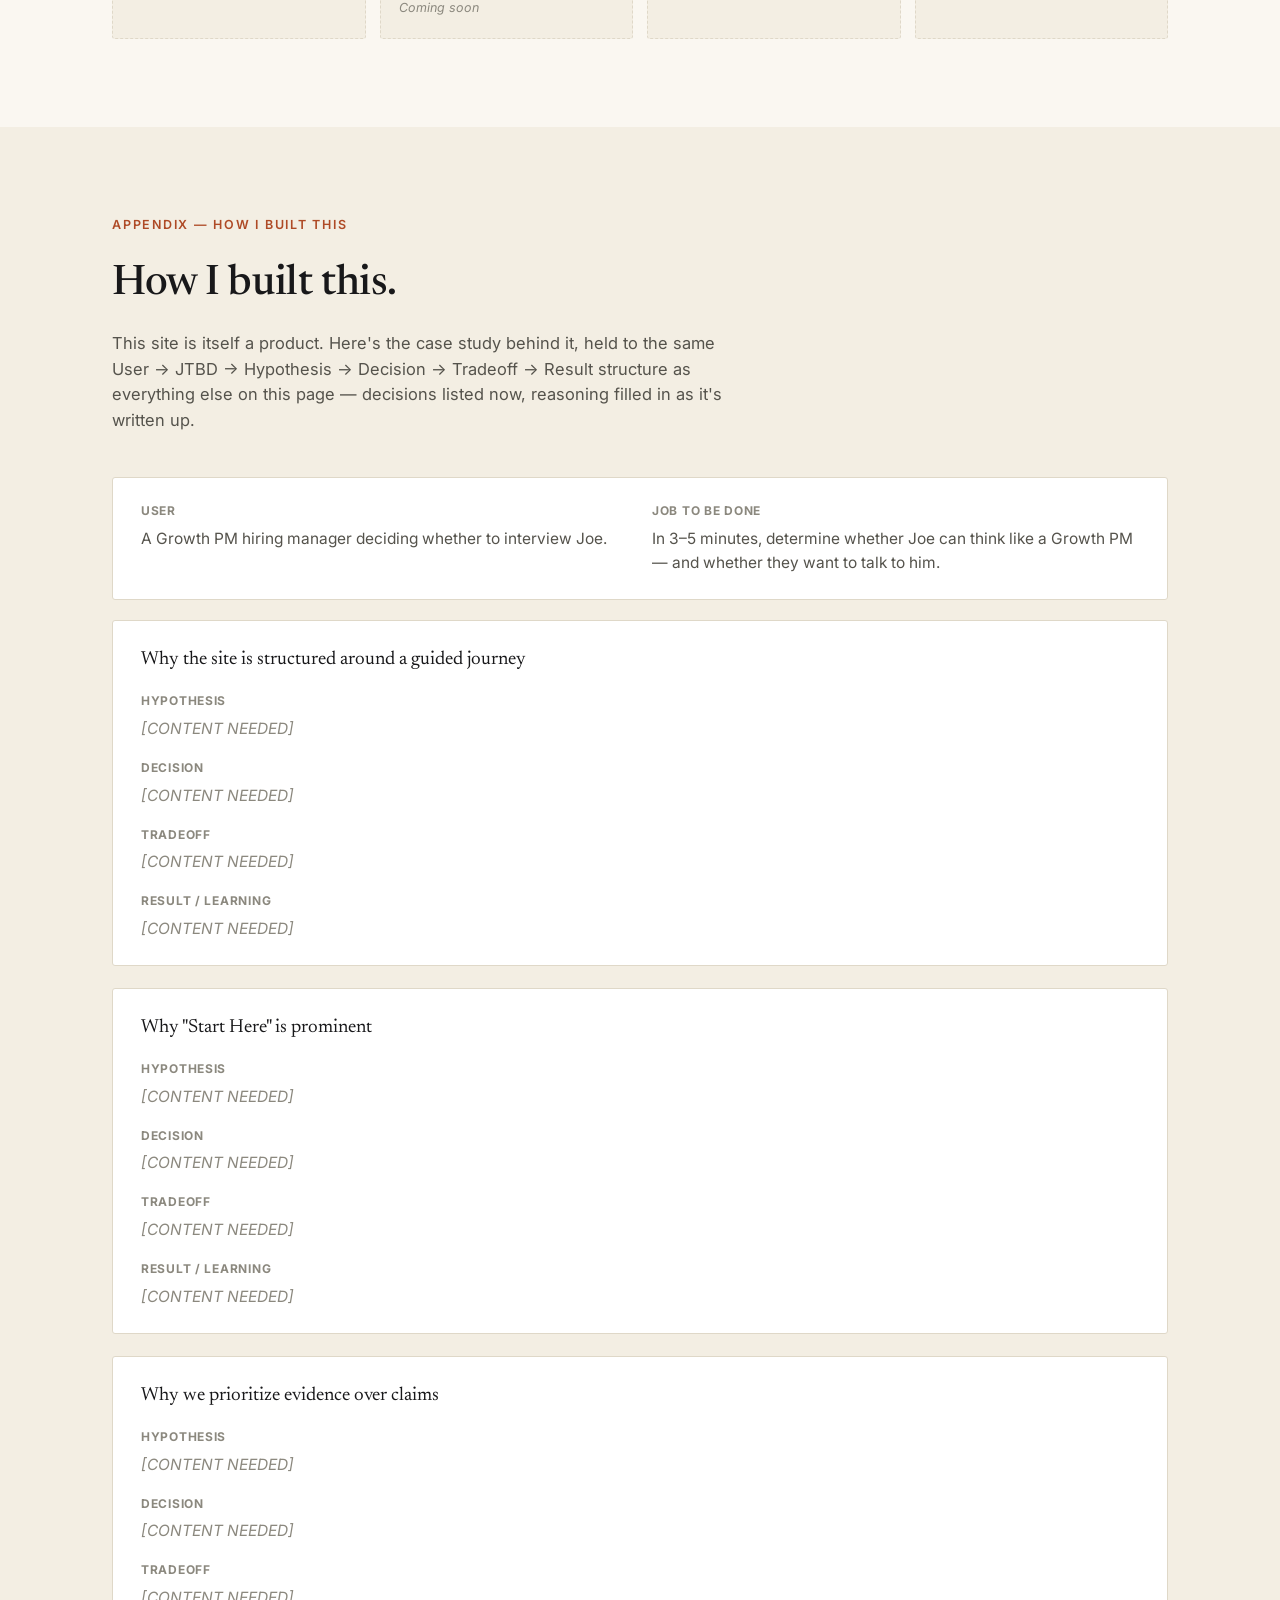
==== commit ab6f196c: "Add files via upload" ====
--- a/index.html
+++ b/index.html
@@ -52,7 +52,8 @@
   <!-- ============ HERO ============ -->
   <section class="hero" id="top">
     <div class="wrap">
-      <h1 class="hero-title">A Growth PM, who builds.</h1>
+      <h1 class="hero-title">Explore Joe Laconi</h1>
+      <p class="hero-subhead">A Growth PM, who builds.</p>
       <p class="hero-lede">
         My path runs through customer discovery, product development, data and analytics, and GTM —
         and for the last two years I've also been independently building and launching products,
@@ -61,11 +62,10 @@
     </div>
   </section>
 
-  <!-- ============ START HERE (primary navigation — the director) ============ -->
+  <!-- ============ START HERE (primary navigation) ============ -->
   <section class="start-here" id="start">
     <div class="wrap">
-      <p class="start-here-label">Start Here</p>
-      <p class="start-here-instruction">Click each box to navigate</p>
+      <p class="start-here-label">Start here</p>
       <div class="start-grid" id="start-grid">
         <a href="#how-i-think" class="start-card" data-track="start_here" data-id="how-i-think">
           <span class="start-num">01</span>
@@ -89,56 +89,60 @@
         </a>
       </div>
       <div class="why-annotation-wrap centered">
-        <button class="why-annotation" data-why="startHere" aria-expanded="false"></button>
-      </div>
-    </div>
-  </section>
-
-  <!-- ============ 01 HOW I THINK (parent — 3 sub-experiences) ============ -->
+        <button class="why-annotation" data-why="startHere" aria-expanded="false">Why I built it this way <span aria-hidden="true">→</span></button>
+      </div>
+    </div>
+  </section>
+
+  <!-- ============ HOW I THINK ============ -->
   <section class="section how-i-think" id="how-i-think">
     <div class="wrap">
-      <h2 class="section-kicker">01 How I Think</h2>
-      <p class="section-tagline">Watch me think, not just read that I can.</p>
-      <div class="why-annotation-wrap centered">
-        <button class="why-annotation" data-why="howIThink" aria-expanded="false"></button>
-      </div>
-
-      <div class="sub-block">
-        <p class="sub-kicker">A. Real Decisions</p>
-        <p class="section-sub">Actual examples of how I've thought through problems.</p>
-        <div class="decisions" id="decisions"></div>
-      </div>
-
-      <div class="sub-block">
-        <p class="sub-kicker">B. Give Me a Problem</p>
-        <p class="section-sub">Interactive demonstration of my thinking — see how I'd think about a product problem before I had the answer.</p>
-        <div class="scenario-grid" id="scenario-grid" role="group" aria-label="Choose a scenario"></div>
-        <div class="scenario-output" id="scenario-output" hidden></div>
-      </div>
-
-      <div class="sub-block" id="opportunities" hidden>
-        <p class="sub-kicker">C. Pacvue Growth Investigation</p>
-        <p class="section-sub" id="opportunities-title">My company-specific product teardown.</p>
-        <div class="opportunities-grid" id="opportunities-grid"></div>
-      </div>
-    </div>
-  </section>
-
-  <!-- ============ 02 WHAT I'VE BUILT ============ -->
+      <p class="eyebrow">01 — How I Think</p>
+      <h2 class="section-title">Watch me think, not just read that I can.</h2>
+      <p class="section-sub">Three real decisions. Same structure every time: what was happening, what I saw, what I believed, what I did, and what happened.</p>
+      <div class="why-annotation-wrap">
+        <button class="why-annotation" data-why="howIThink" aria-expanded="false">Why I built it this way <span aria-hidden="true">→</span></button>
+      </div>
+      <div class="decisions" id="decisions"></div>
+    </div>
+  </section>
+
+  <!-- ============ GIVE ME A PROBLEM ============ -->
+  <section class="section alt problem-section" id="give-me-a-problem">
+    <div class="wrap">
+      <p class="eyebrow">Try it live</p>
+      <h2 class="section-title">Give me a problem.</h2>
+      <p class="section-sub">See how I'd think about a product problem before I had the answer.</p>
+      <div class="scenario-grid" id="scenario-grid" role="group" aria-label="Choose a scenario"></div>
+      <div class="scenario-output" id="scenario-output" hidden></div>
+    </div>
+  </section>
+
+  <!-- ============ COMPANY-SPECIFIC TEARDOWN ============ -->
+  <section class="section alt opportunities-section" id="opportunities" hidden>
+    <div class="wrap">
+      <p class="eyebrow">Applied, not generic</p>
+      <h2 class="section-title" id="opportunities-title">Growth opportunities I'd investigate.</h2>
+      <p class="section-sub">Structure only for now — Observation, Hypothesis, Experiment, Metric. The actual analysis comes next, developed separately rather than guessed at here.</p>
+      <div class="opportunities-grid" id="opportunities-grid"></div>
+    </div>
+  </section>
+
+  <!-- ============ WHAT I'VE BUILT ============ -->
   <section class="section" id="work">
     <div class="wrap">
-      <h2 class="section-kicker">02 What I've Built</h2>
-      <p class="section-tagline">The strongest evidence.</p>
+      <p class="eyebrow">02 — What I've Built</p>
+      <h2 class="section-title">The strongest evidence.</h2>
       <p class="section-sub">Three products, three different starting points. Order below reflects what you're hiring for.</p>
       <div class="case-studies" id="case-studies"></div>
     </div>
   </section>
 
-  <!-- ============ 03 EXPERIENCE ============ -->
+  <!-- ============ EXPERIENCE ============ -->
   <section class="section alt" id="experience">
     <div class="wrap">
-      <h2 class="section-kicker">03 Experience</h2>
-      <p class="section-tagline">Where the skills came from.</p>
+      <p class="eyebrow">03 — Experience</p>
+      <h2 class="section-title">Where the skills came from.</h2>
       <div class="progression" id="career-progression" aria-label="Career progression"></div>
       <p class="section-body large" id="why-product-body"></p>
       <ol class="timeline" id="timeline"></ol>
@@ -149,11 +153,11 @@
     </div>
   </section>
 
-  <!-- ============ 04 BEYOND THE RESUME ============ -->
+  <!-- ============ BEYOND THE RESUME ============ -->
   <section class="section beyond-resume" id="beyond">
     <div class="wrap wrap-narrow">
-      <h2 class="section-kicker">04 Beyond the Resume</h2>
-      <p class="section-tagline" id="beyond-headline"></p>
+      <p class="eyebrow">04 — Beyond the Resume</p>
+      <h2 class="section-title" id="beyond-headline">Okay, but who is Joe?</h2>
       <p class="section-sub" id="beyond-intro"></p>
       <div class="personal-grid" id="personal-grid"></div>
 
@@ -170,12 +174,24 @@
     </div>
   </section>
 
+  <!-- ============ SHOW YOUR WORK ============ -->
+  <section class="section evidence-section" id="show-work">
+    <div class="wrap">
+      <p class="eyebrow">Show the work</p>
+      <h2 class="section-title">How I actually got here.</h2>
+      <p class="section-sub">Screenshots, prototypes, experiments, failures, iterations, decisions, results — pulled from across everything above, not claimed in the abstract. Reusable component; fills in as material gets developed.</p>
+      <div class="why-annotation-wrap">
+        <button class="why-annotation" data-why="showWork" aria-expanded="false">Why I built it this way <span aria-hidden="true">→</span></button>
+      </div>
+      <div class="evidence-grid" id="evidence-grid"></div>
+    </div>
+  </section>
+
   <!-- ============ HOW I BUILT THIS (appendix) ============ -->
   <section class="section alt why-built-section" id="why-built">
     <div class="wrap">
-      <p class="eyebrow">Appendix</p>
-      <h2 class="section-kicker">How I Built This</h2>
-      <p class="section-tagline" id="why-built-headline"></p>
+      <p class="eyebrow">Appendix — how I built this</p>
+      <h2 class="section-title" id="why-built-headline">How I built this.</h2>
       <p class="section-sub" id="why-built-intro"></p>
       <div class="built-context" id="built-context"></div>
       <div class="decisions" id="built-decisions"></div>
@@ -215,7 +231,6 @@
 <footer class="site-footer">
   <div class="wrap footer-inner">
     <p>Joe Laconi — built, not templated.</p>
-    <a href="#resume" class="footer-resume-link">Resume</a>
     <p class="footer-meta" id="footer-role"></p>
   </div>
 </footer>
--- a/css/style.css
+++ b/css/style.css
@@ -198,9 +198,16 @@
 }
 .hero .wrap { display: flex; flex-direction: column; align-items: center; }
 .hero-title {
-  font-size: clamp(42px, 7vw, 76px);
+  font-size: clamp(38px, 6vw, 68px);
   line-height: 1.04;
-  margin-bottom: 18px;
+  margin-bottom: 14px;
+}
+.hero-subhead {
+  font-family: var(--serif);
+  font-style: italic;
+  font-size: clamp(19px, 2.4vw, 25px);
+  color: var(--accent-ink);
+  margin: 0 0 20px;
 }
 .hero-role {
   font-family: var(--serif);
@@ -254,64 +261,15 @@
 .section-body { color: var(--ink-soft); font-size: 16.5px; }
 .section-body.large { font-size: 19px; color: var(--ink); max-width: 760px; }
 
-/* Shared "wayfinding" heading pair, reused on every major section so
-   the visitor always knows exactly where they are — same treatment
-   as Start Here. Big kicker = where you are; tagline = what it means. */
-.section-kicker {
-  font-family: var(--serif);
-  font-style: normal;
-  font-weight: 500;
+/* ---------- start here (the primary navigation) ---------- */
+.start-here {
+  padding: 0 0 64px;
+}
+.start-here-label {
+  font-family: var(--serif);
+  font-style: italic;
   font-size: clamp(34px, 5.5vw, 52px);
   color: var(--accent);
-  text-align: center;
-  margin: 0 0 14px;
-}
-.section-tagline {
-  font-family: var(--serif);
-  font-style: italic;
-  font-size: clamp(18px, 2.2vw, 23px);
-  color: var(--accent-ink);
-  text-align: center;
-  margin: 0 0 20px;
-}
-.how-i-think > .wrap > .section-sub,
-.section > .wrap > .section-tagline + .section-sub { text-align: center; margin-left: auto; margin-right: auto; }
-
-/* Sub-experiences inside a parent section (e.g. How I Think's A/B/C) */
-.sub-block {
-  margin-top: 56px;
-  padding-top: 48px;
-  border-top: 1px solid var(--rule);
-}
-.sub-block:first-of-type { margin-top: 48px; padding-top: 0; border-top: none; }
-.sub-kicker {
-  font-family: var(--serif);
-  font-weight: 600;
-  font-size: 27px;
-  color: var(--ink);
-  margin: 0 0 8px;
-}
-
-/* ---------- start here (the director — primary navigation) ---------- */
-.start-here {
-  padding: 36px 0 64px;
-  background: var(--paper-alt);
-  border-bottom: 1px solid var(--rule-soft);
-}
-.start-here-label {
-  font-family: var(--serif);
-  font-style: normal;
-  font-weight: 600;
-  font-size: clamp(36px, 6vw, 56px);
-  color: var(--accent);
-  text-align: center;
-  margin: 0 0 8px;
-}
-.start-here-instruction {
-  font-family: var(--serif);
-  font-style: italic;
-  font-size: 15px;
-  color: var(--ink-faint);
   text-align: center;
   margin: 0 0 32px;
 }
@@ -769,9 +727,7 @@
 
 /* ---------- footer ---------- */
 .site-footer { padding: 40px 0; border-top: 1px solid var(--rule); }
-.footer-inner { display: flex; justify-content: space-between; align-items: center; gap: 16px; font-size: 13px; color: var(--ink-faint); }
-.footer-resume-link { font-weight: 600; color: var(--ink-soft); }
-.footer-resume-link:hover { color: var(--accent); }
+.footer-inner { display: flex; justify-content: space-between; align-items: center; font-size: 13px; color: var(--ink-faint); }
 
 /* ---------- responsive ---------- */
 
